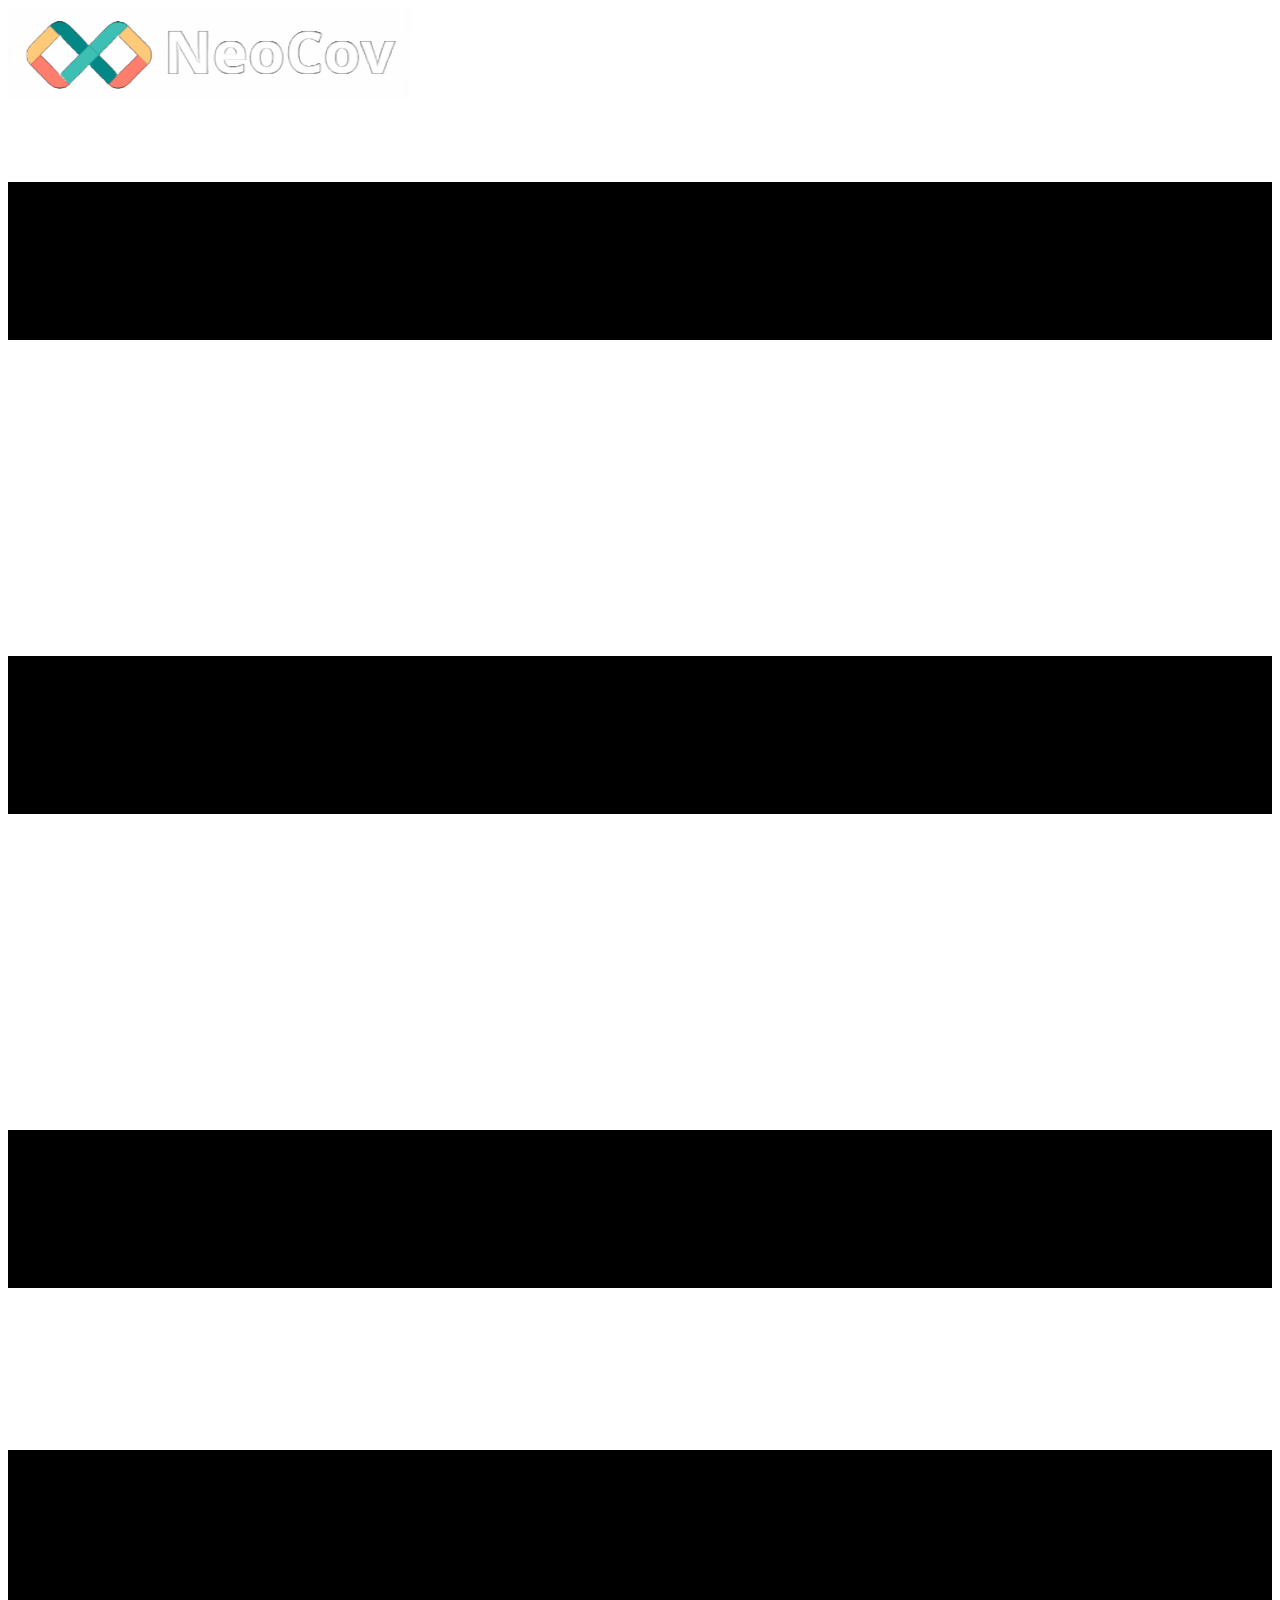
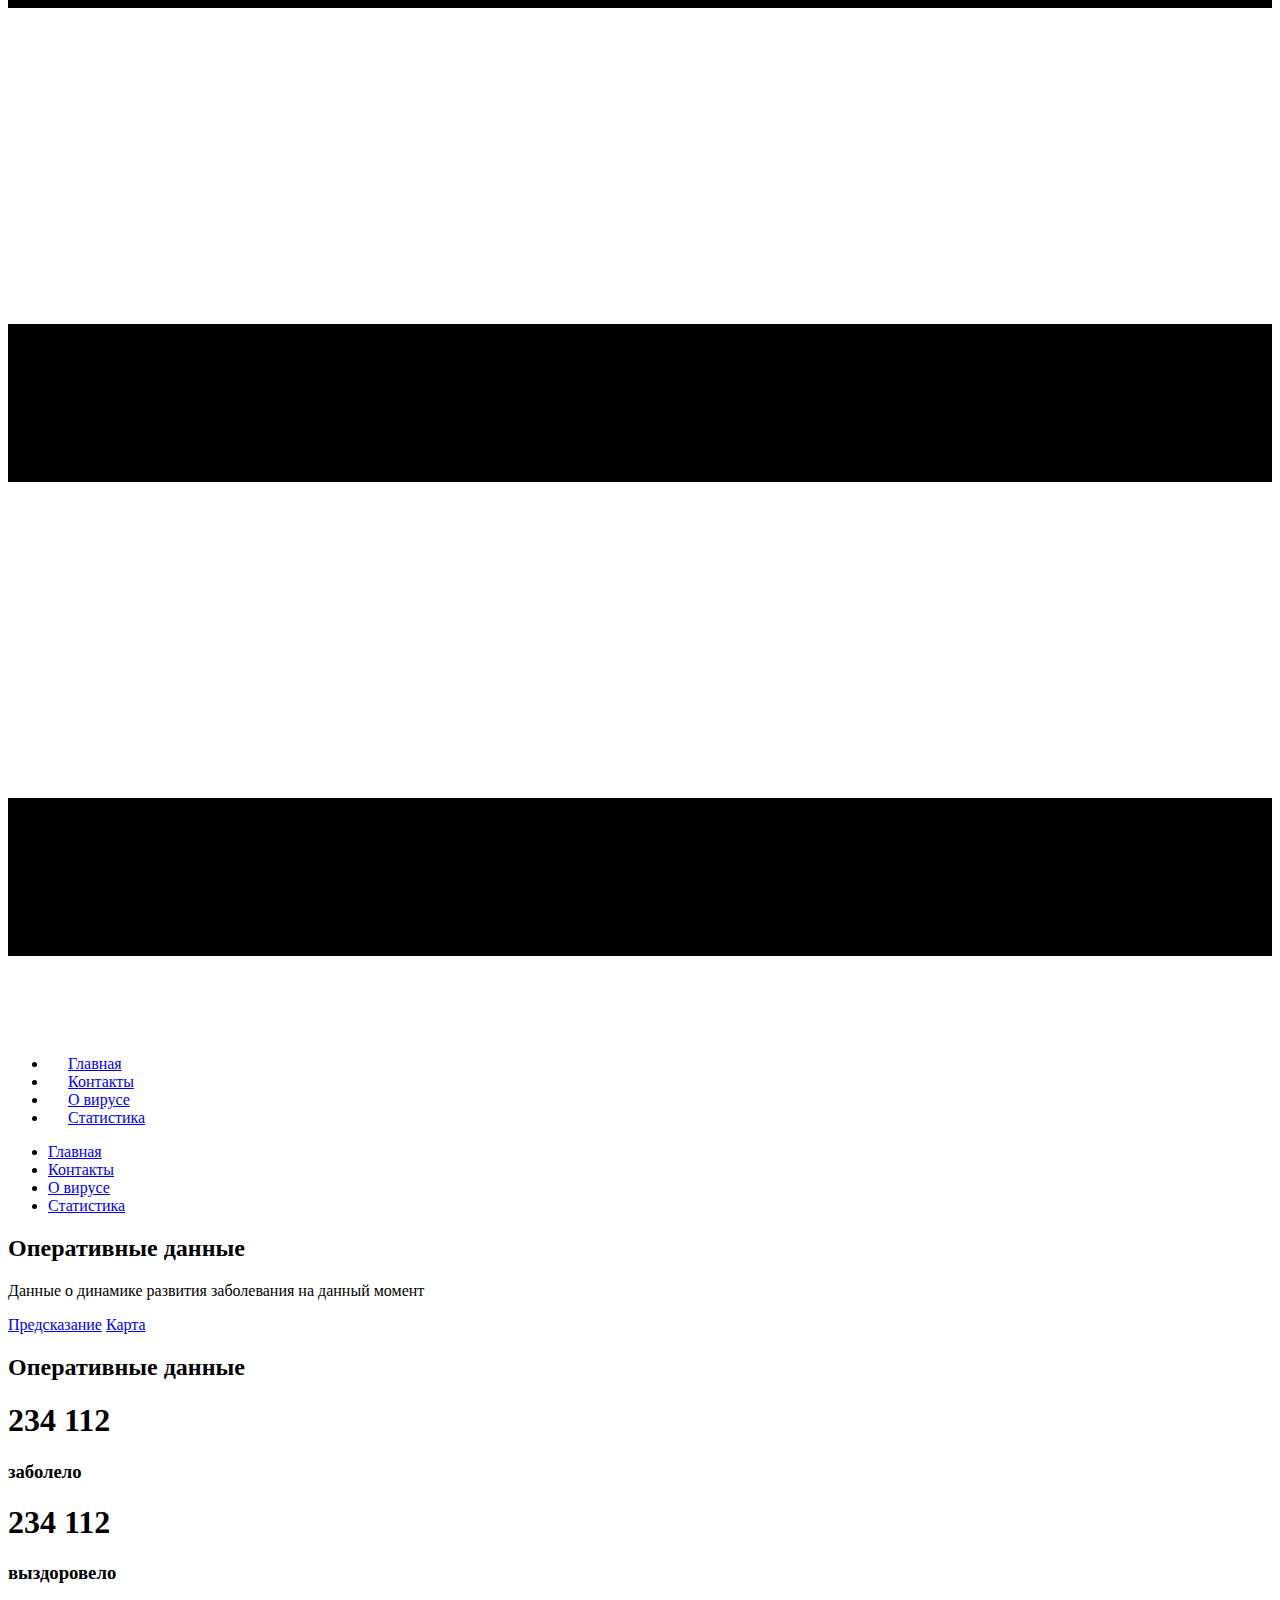
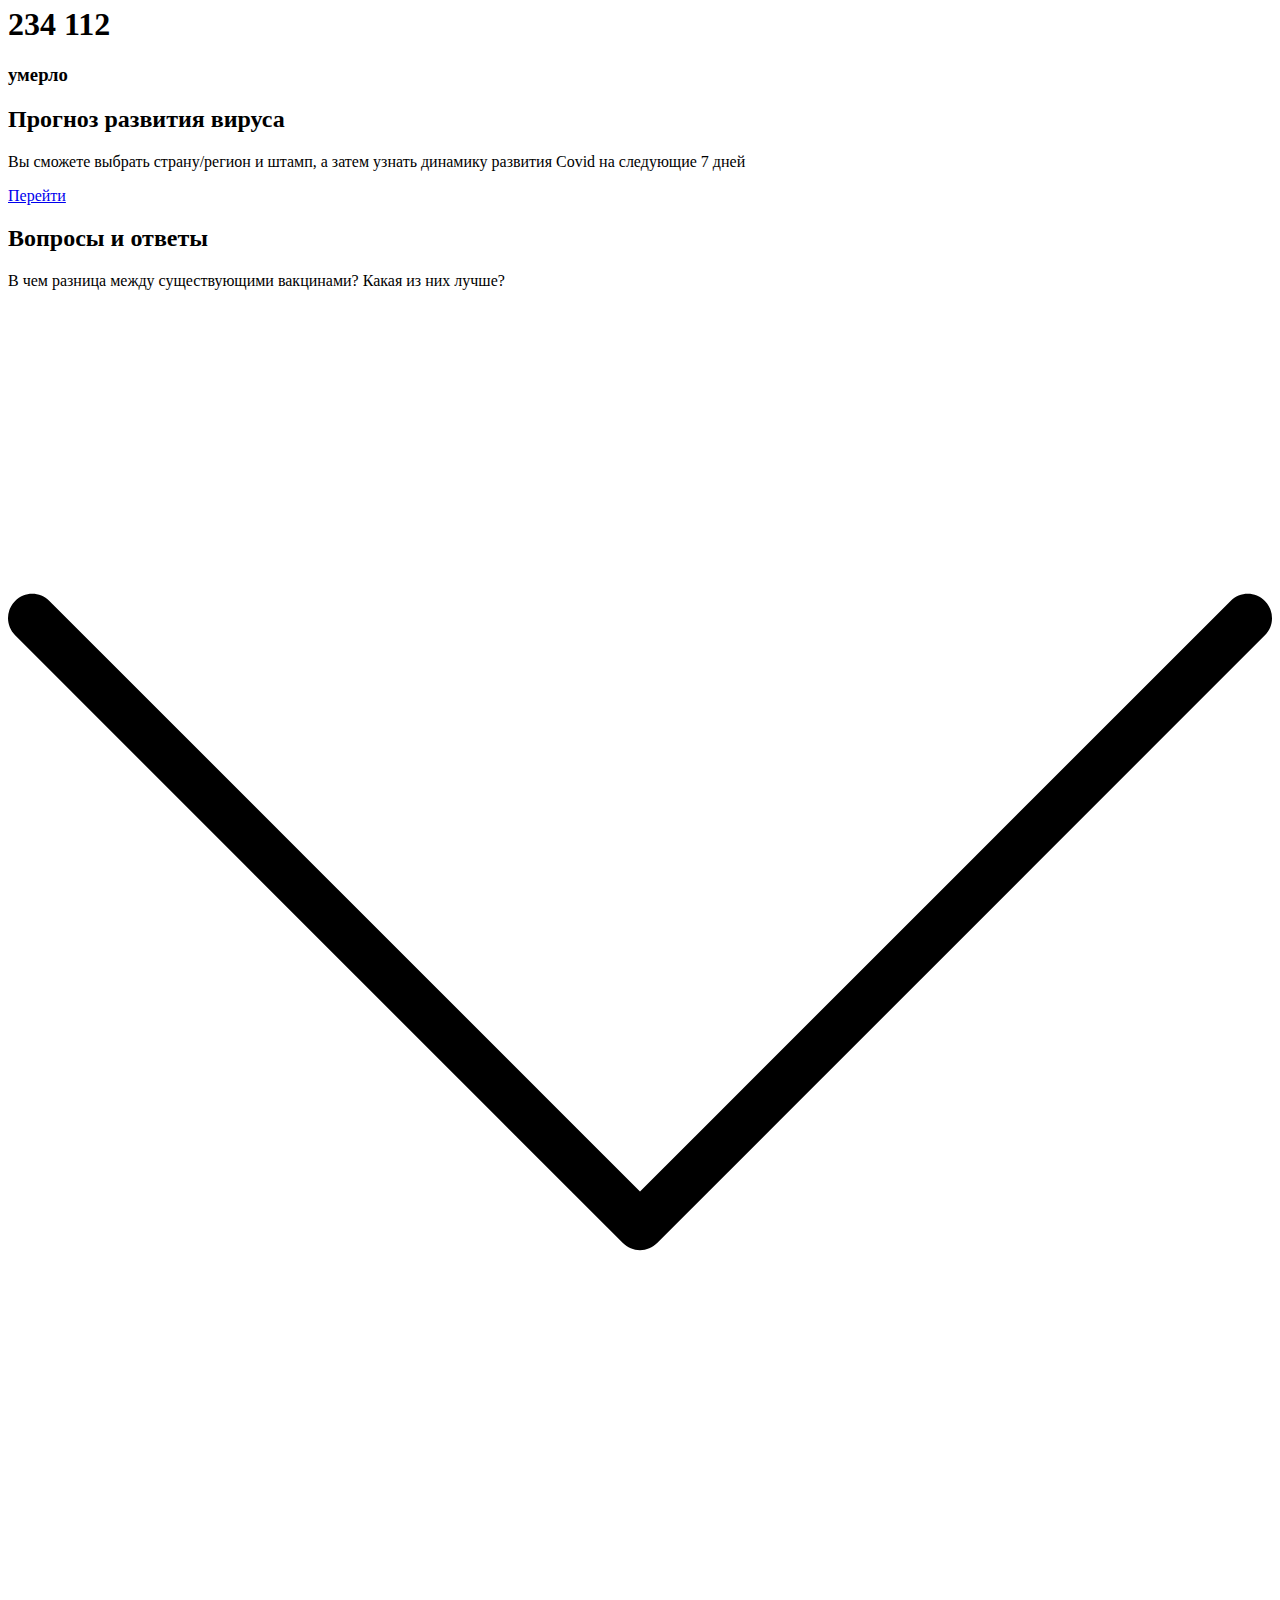
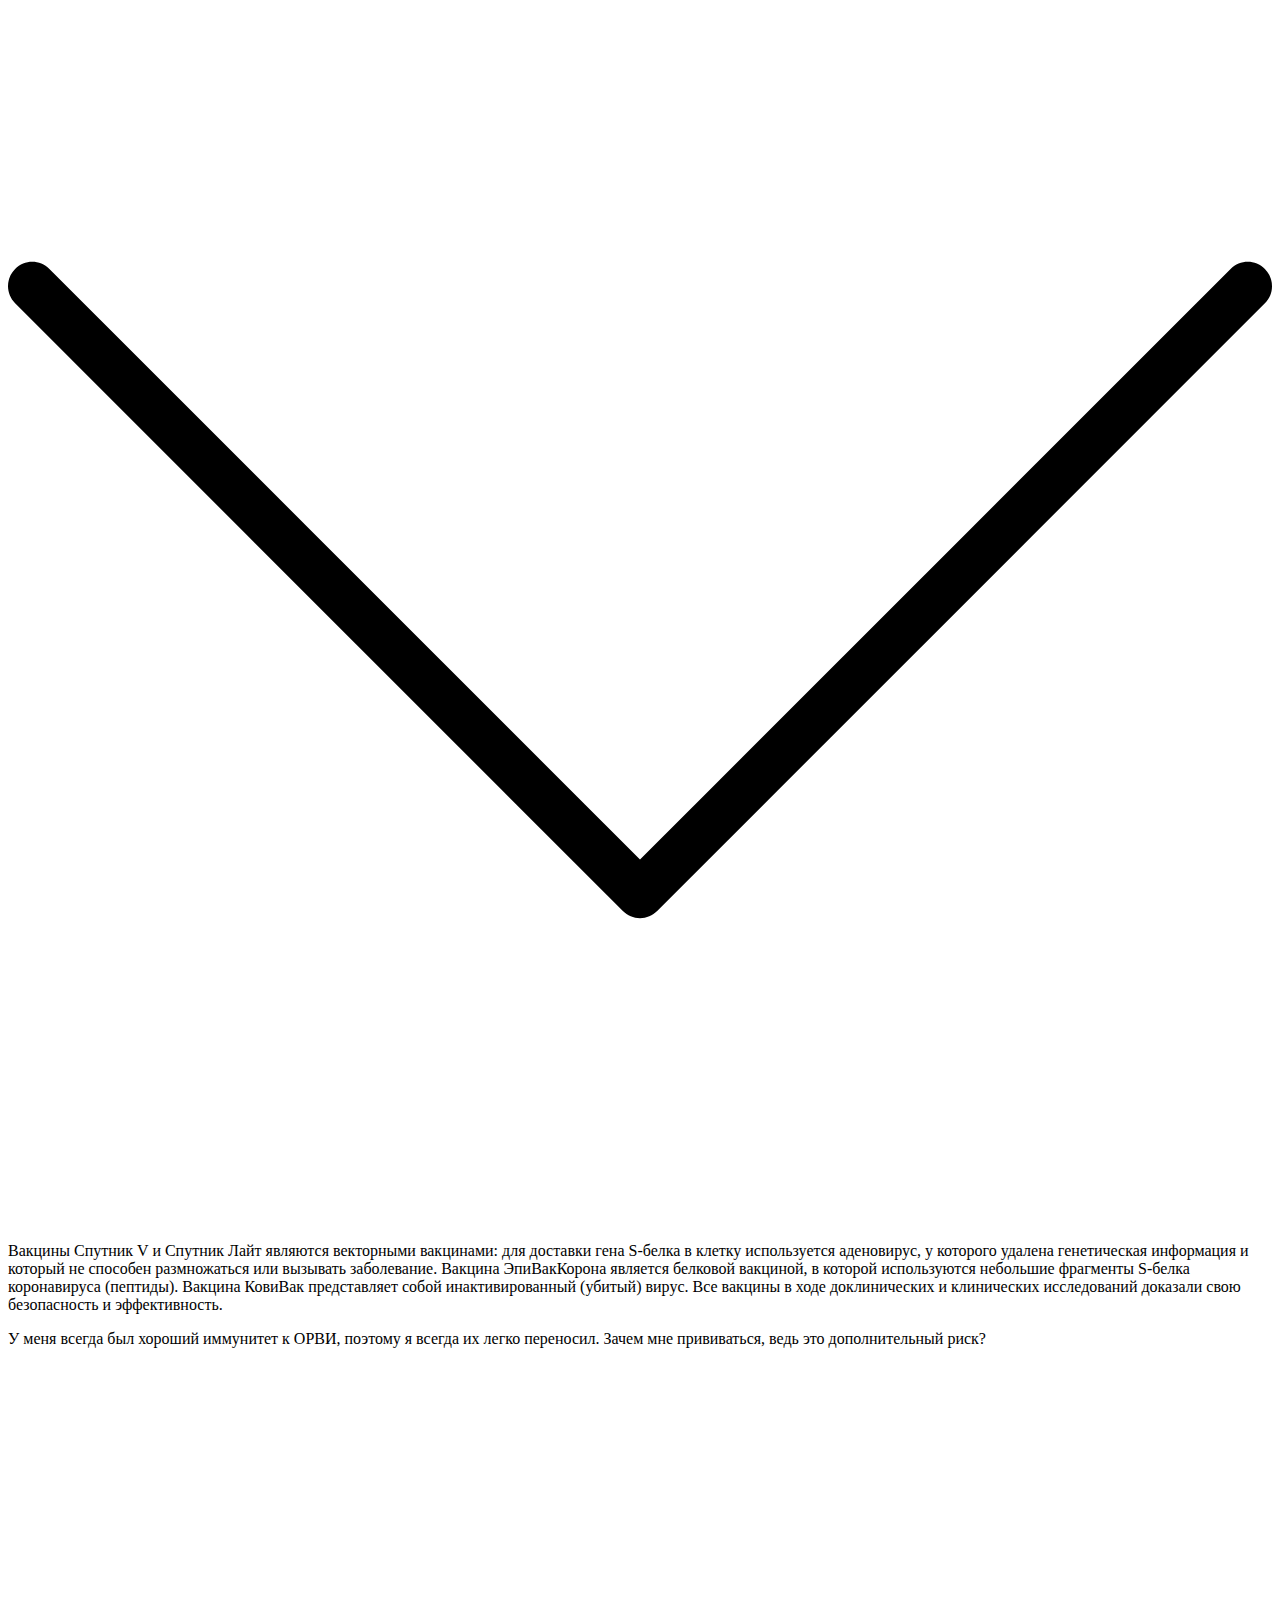
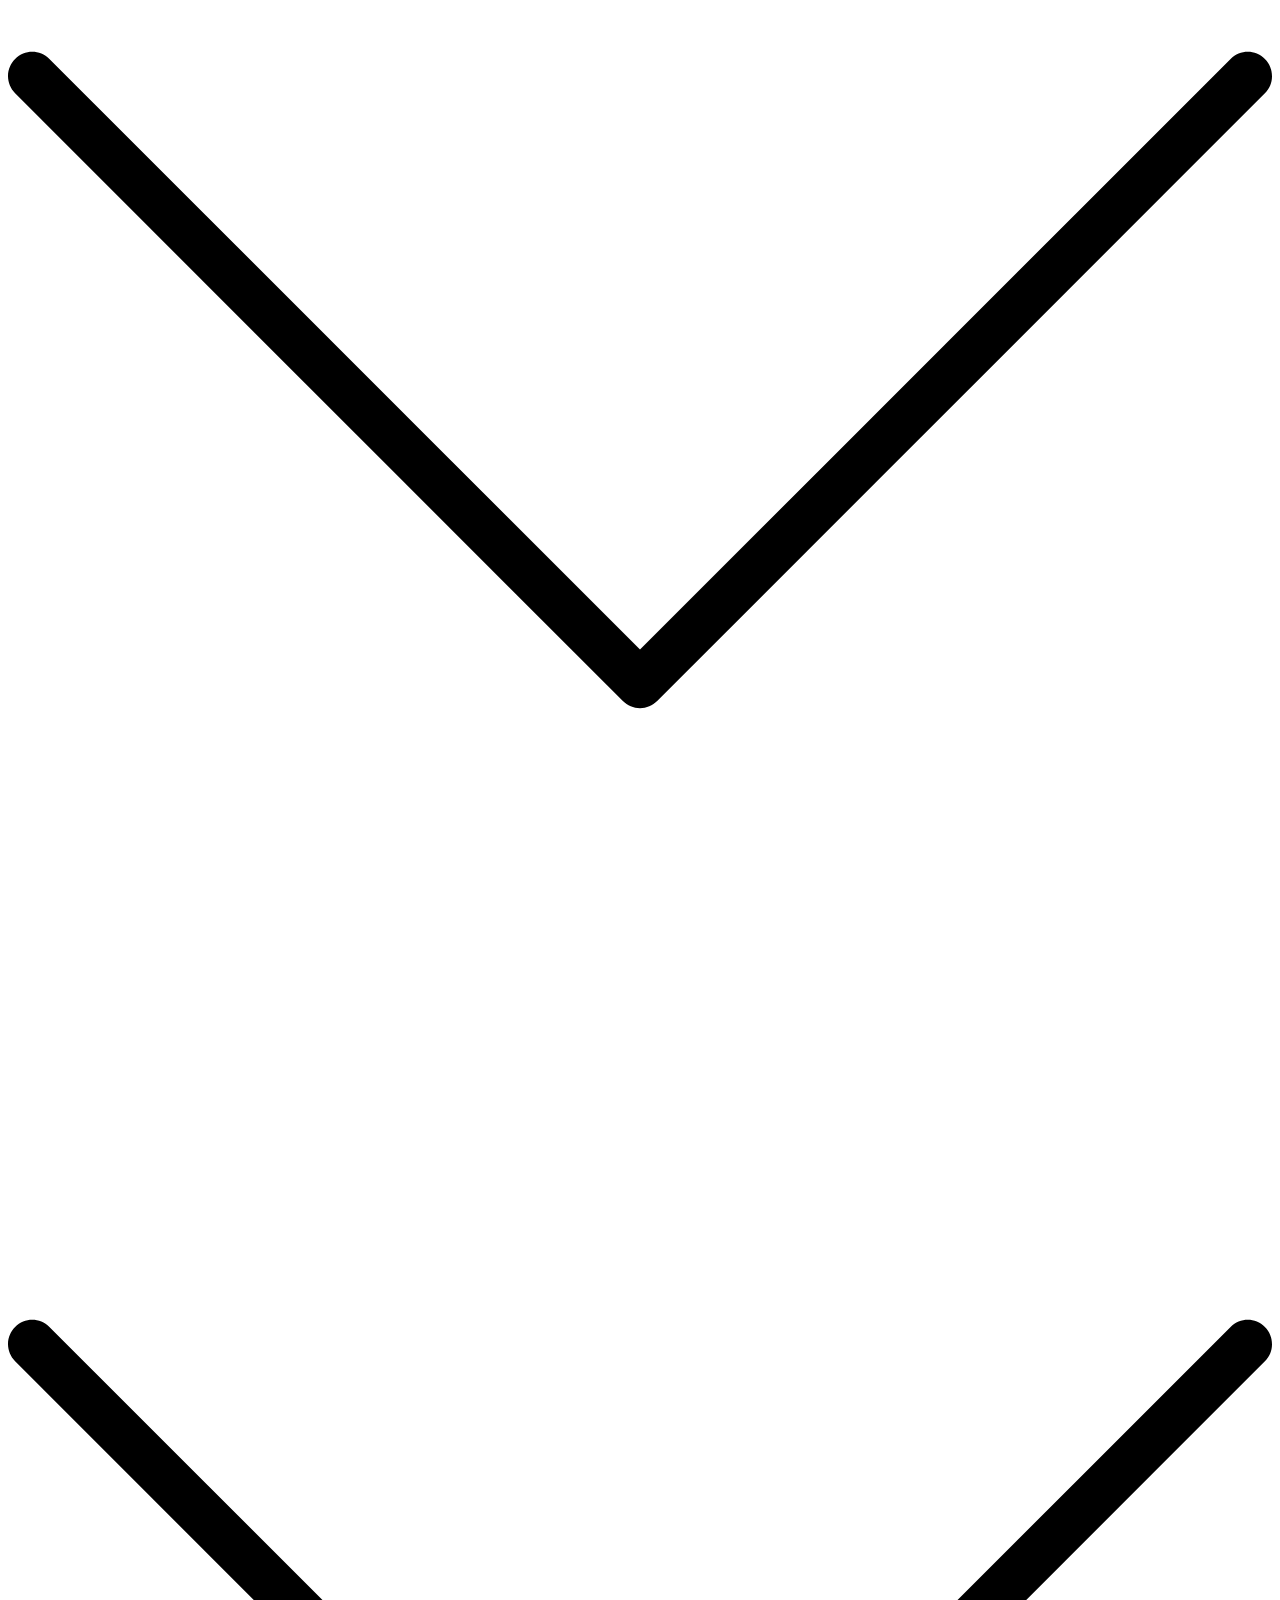
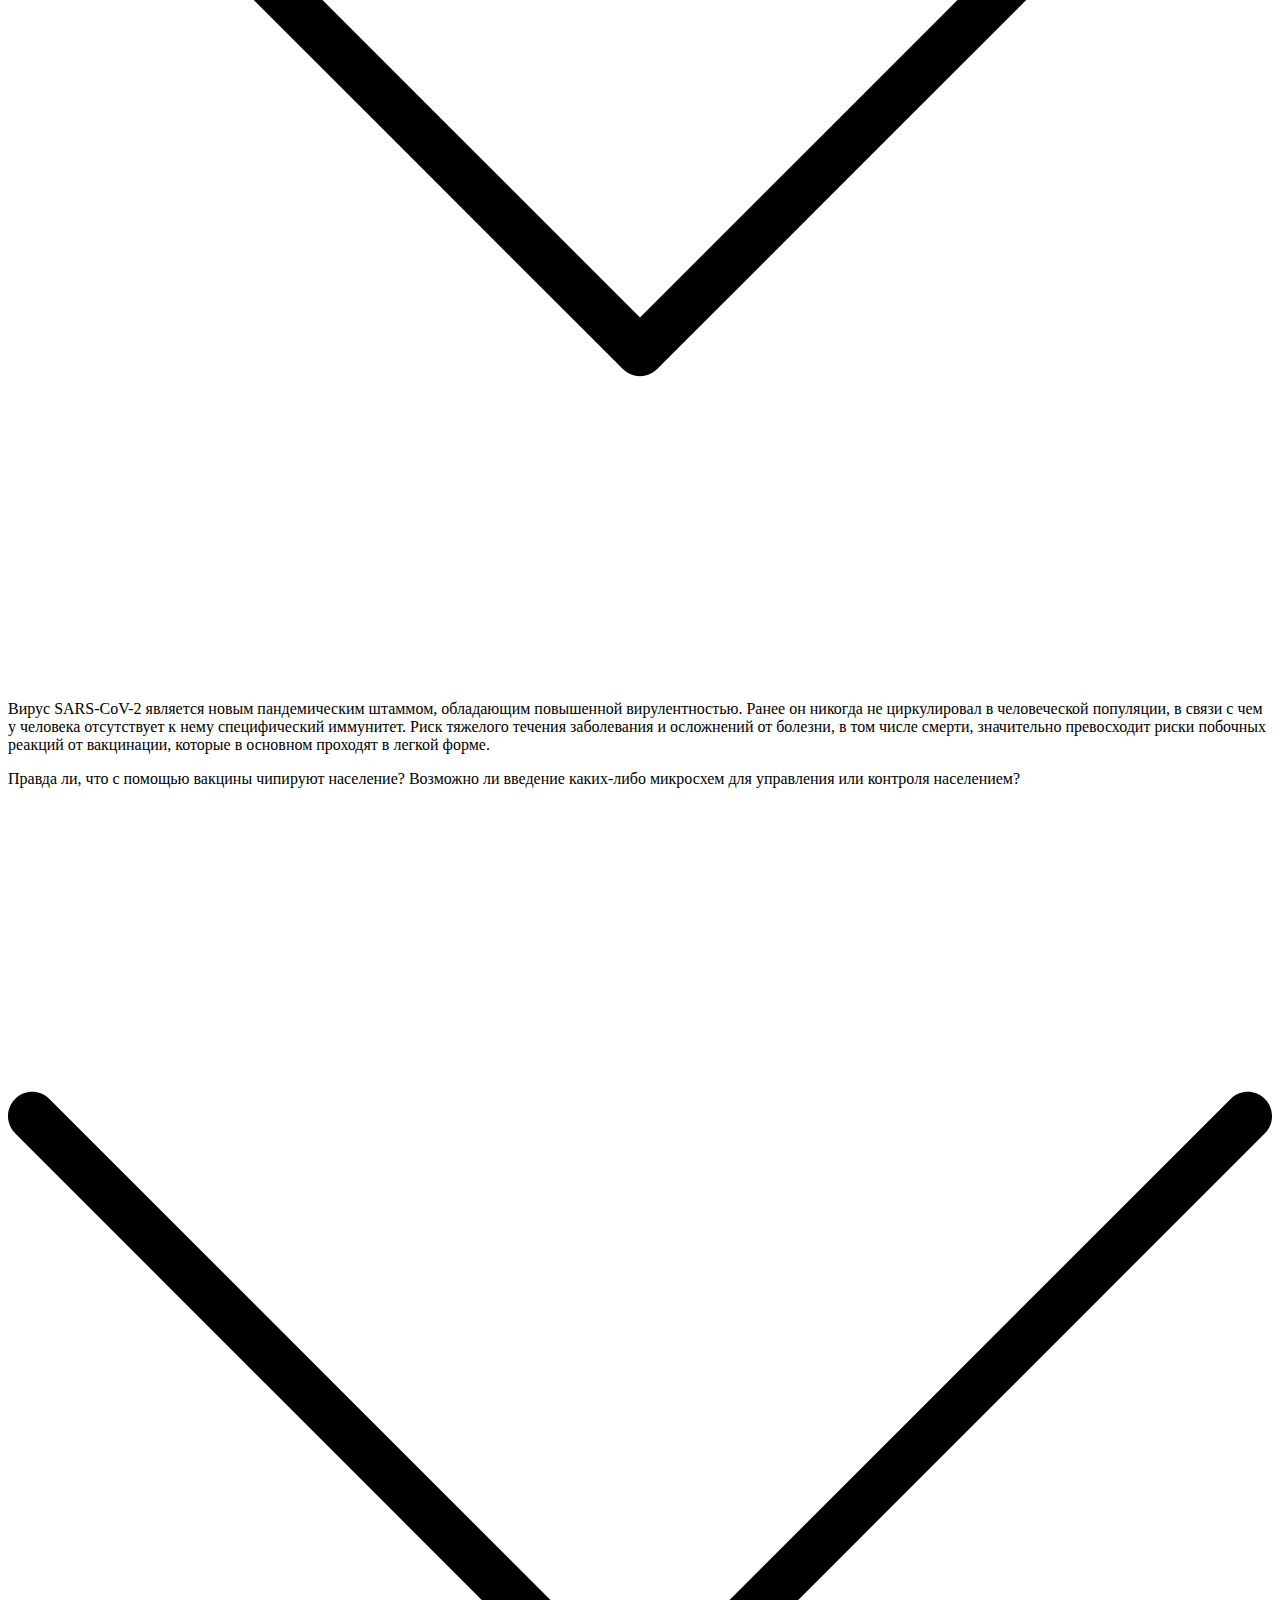
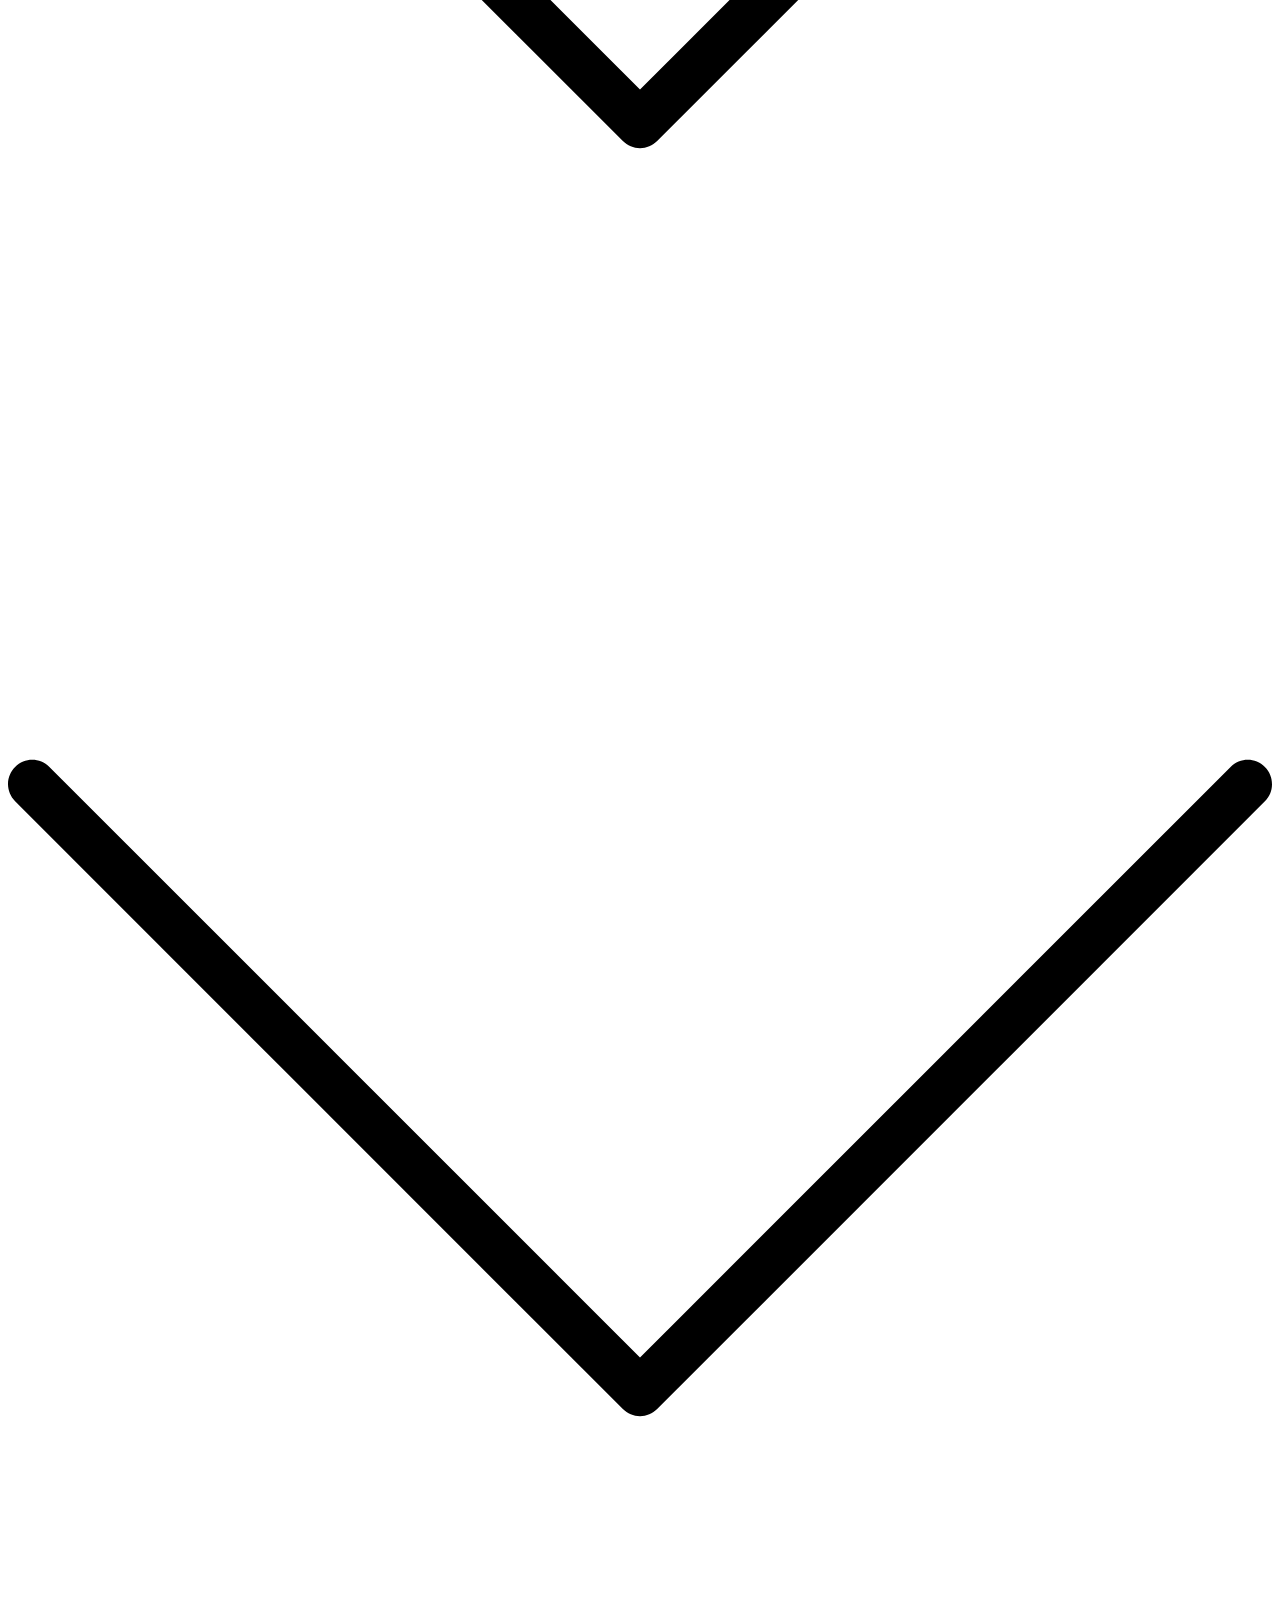
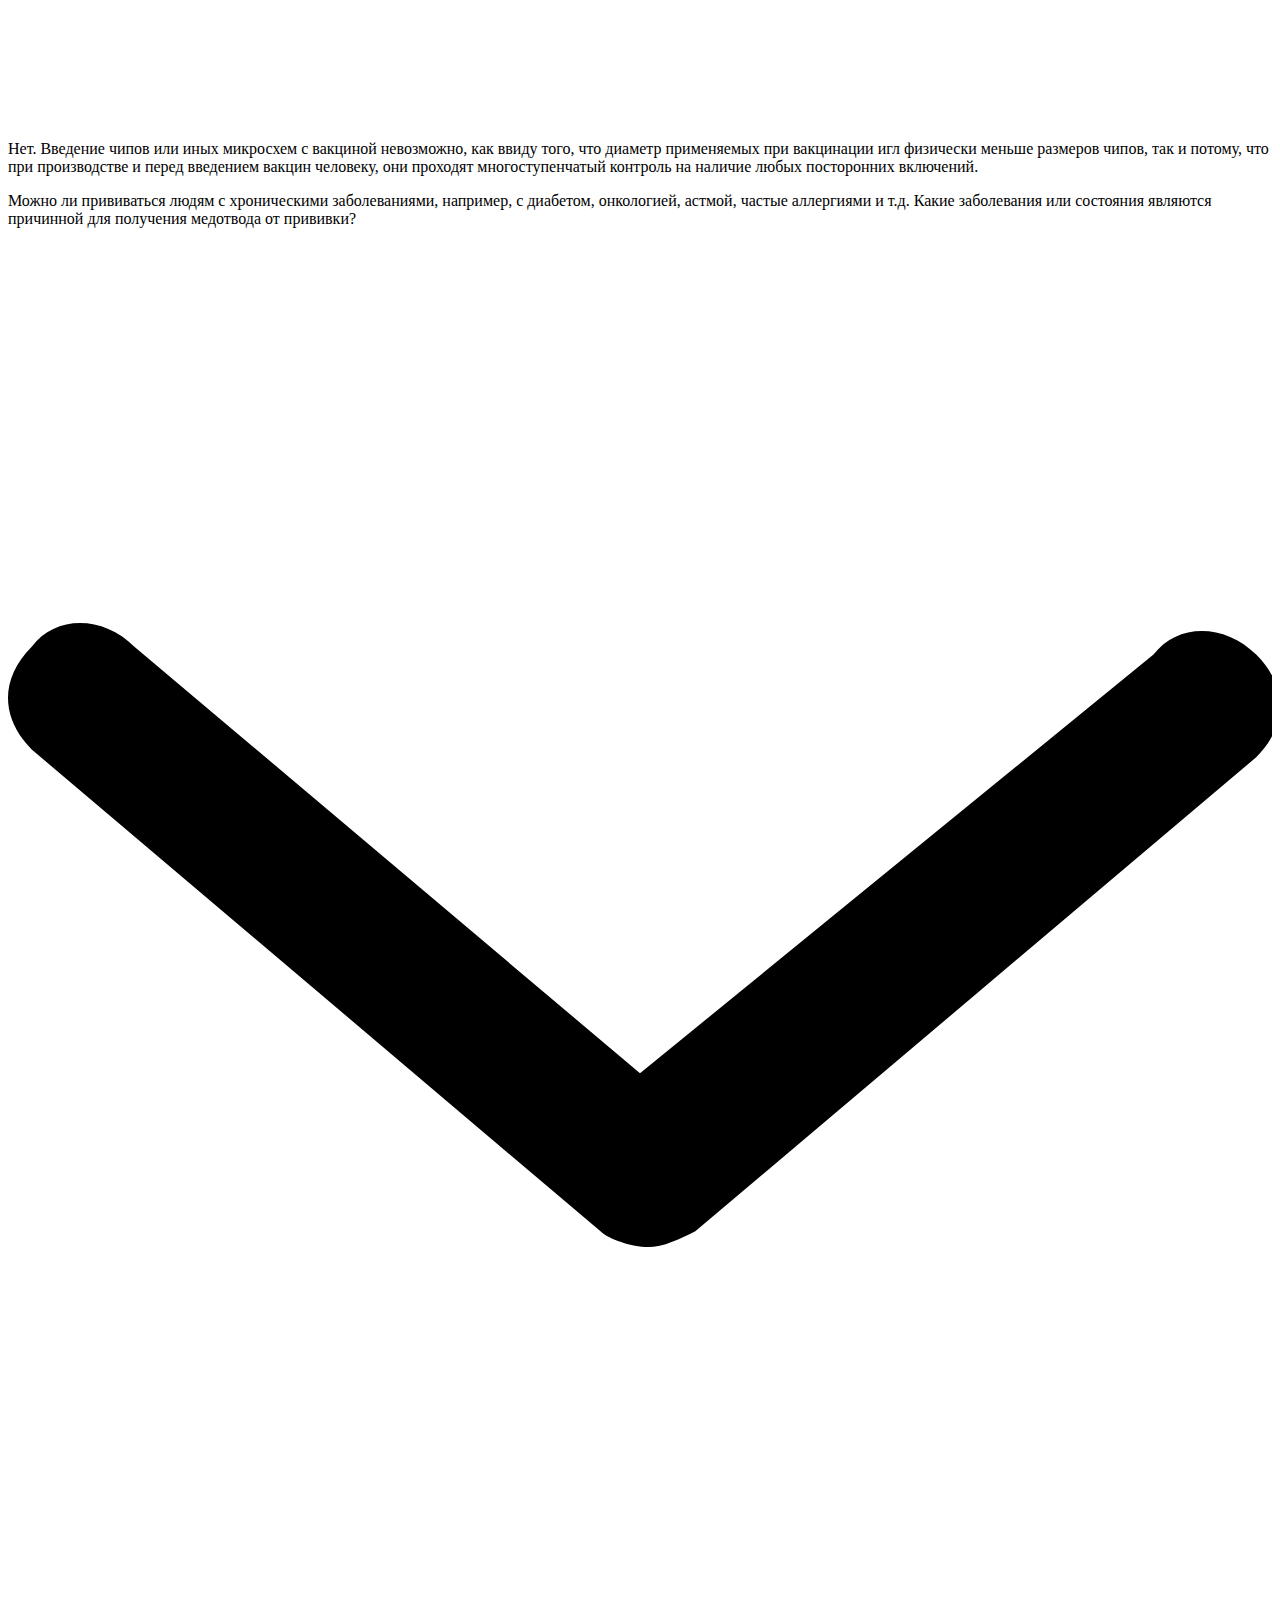
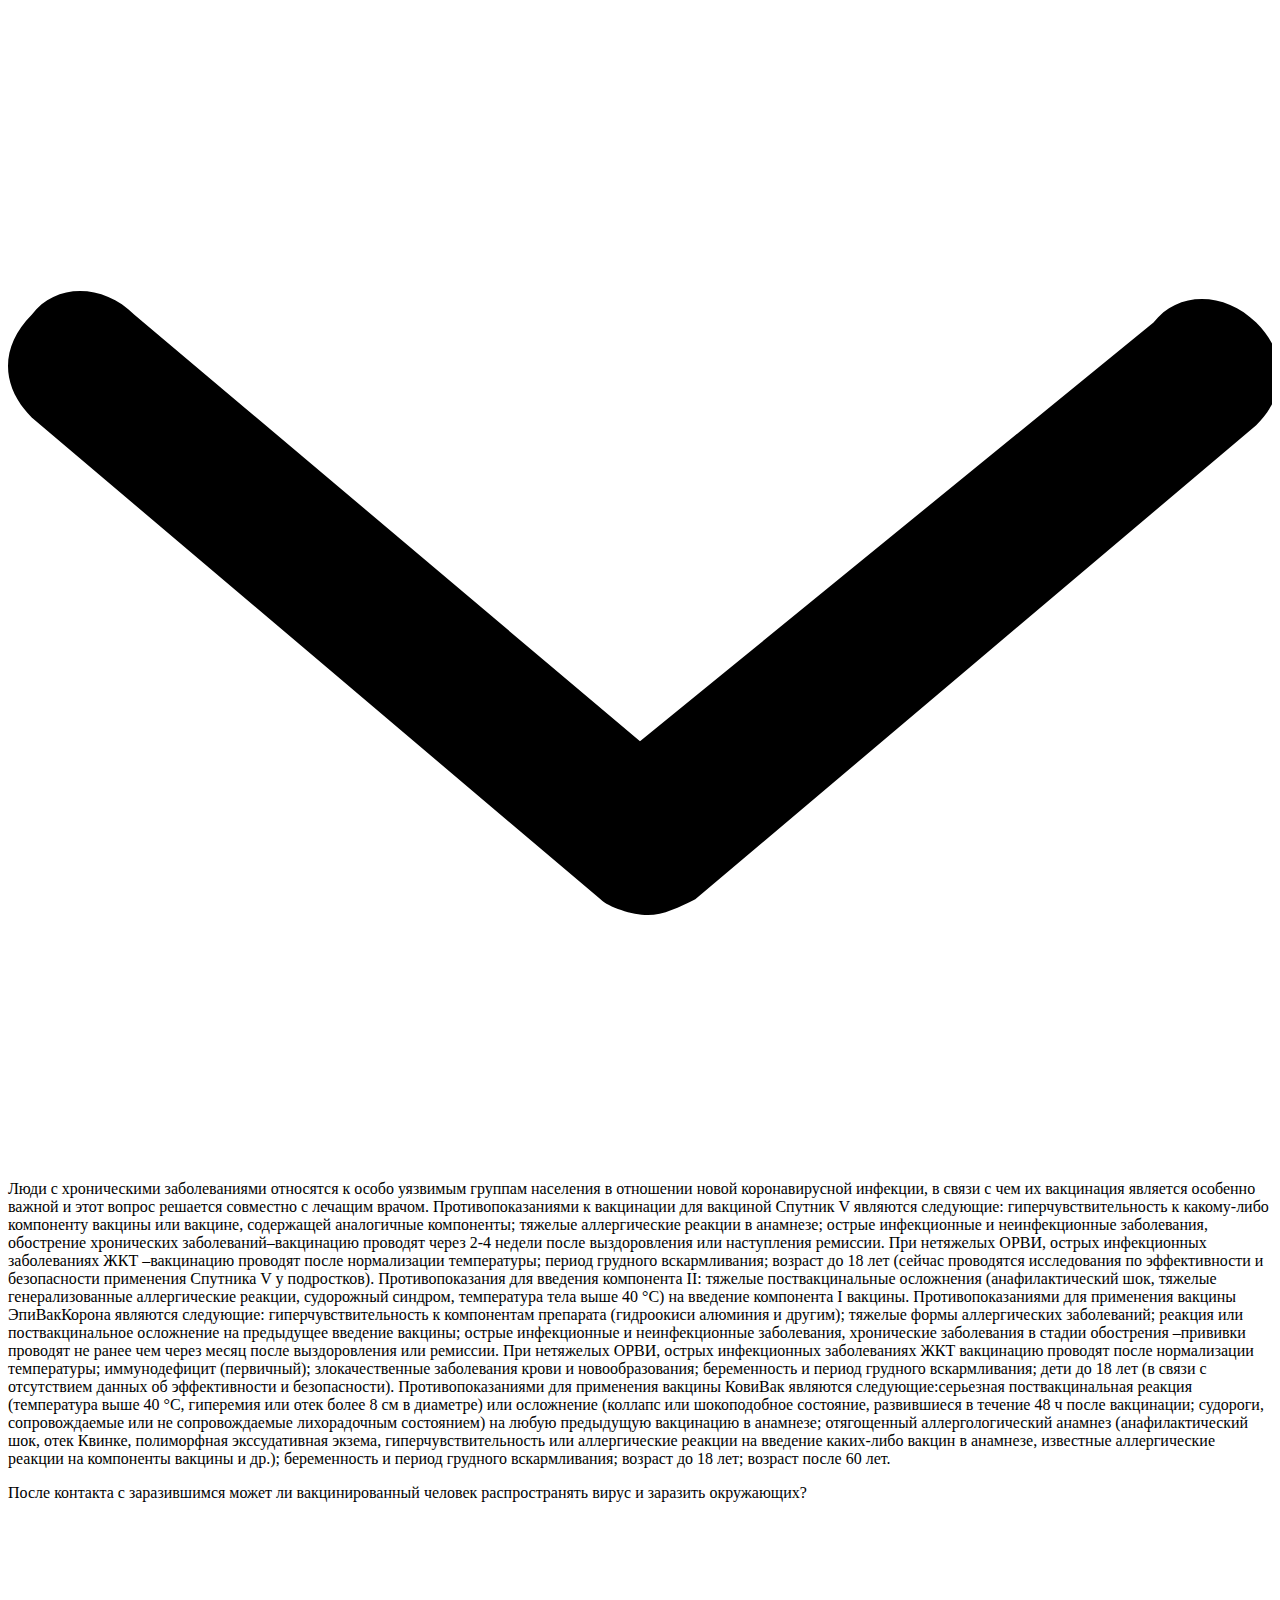
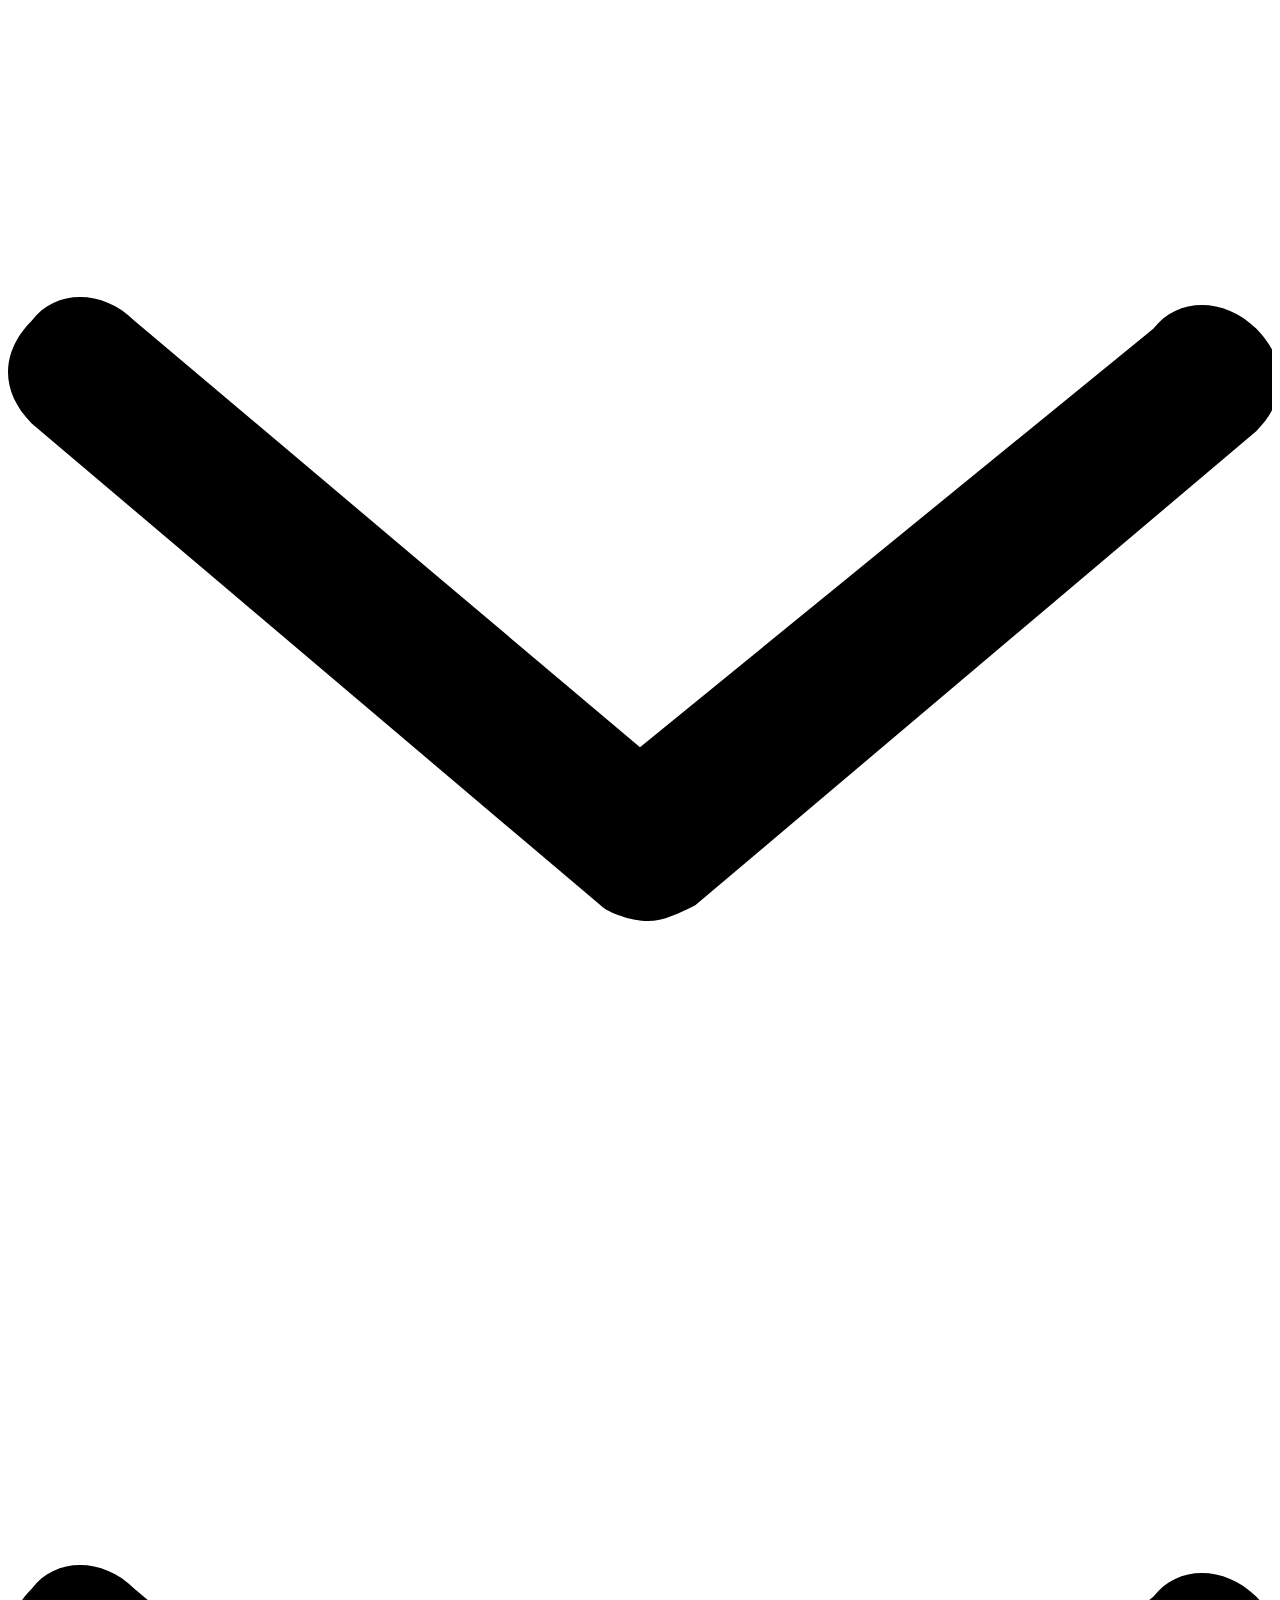
==== index.html @ aec24b3f "fix;" ====
<!DOCTYPE html>
<html style="font-size: 16px;" lang="ru"><head>
    <meta name="viewport" content="width=device-width, initial-scale=1.0">
    <meta charset="utf-8">
    <meta name="keywords" content="Sample Headline, Strategic Planning, We are committed expert partners, Benefits of working with us​, 01, 02, 03, 04, 05, 06, About Us, Simple, Transparent Pricing, It&amp;apos;s Free!">
    <meta name="description" content="">
    <title>Главная</title>
    <link rel="stylesheet" href="nicepage.css" media="screen">
<link rel="stylesheet" href="Главная.css" media="screen">
    <script class="u-script" type="text/javascript" src="jquery.js" defer=""></script>
    <script class="u-script" type="text/javascript" src="nicepage.js" defer=""></script>
    <meta name="generator" content="Nicepage 5.6.9, nicepage.com">
    <link id="u-theme-google-font" rel="stylesheet" href="https://fonts.googleapis.com/css?family=Roboto:100,100i,300,300i,400,400i,500,500i,700,700i,900,900i|Open+Sans:300,300i,400,400i,500,500i,600,600i,700,700i,800,800i">
    
    
    
    
    
    <script type="application/ld+json">{
		"@context": "http://schema.org",
		"@type": "Organization",
		"name": "",
		"logo": "images/image-jkLtF5p0j-transformed.png"
}</script>
    <meta name="theme-color" content="#478ac9">
    <meta property="og:title" content="Главная">
    <meta property="og:type" content="website">
  <meta data-intl-tel-input-cdn-path="intlTelInput/"></head>
  <body data-home-page="Главная.html" data-home-page-title="Главная" class="u-body u-xl-mode" data-lang="ru"><header class="u-clearfix u-gradient u-header u-header" id="sec-73ac"><div class="u-clearfix u-sheet u-sheet-1">
        <a href="https://nicepage.com" class="u-image u-logo u-image-1" data-image-width="404" data-image-height="91">
          <img src="images/image-jkLtF5p0j-transformed.png" class="u-logo-image u-logo-image-1">
        </a>
        <nav class="u-menu u-menu-dropdown u-offcanvas u-menu-1">
          <div class="menu-collapse" style="font-size: 1rem; letter-spacing: 0px; font-weight: 700; text-transform: uppercase;">
            <a class="u-button-style u-custom-active-border-color u-custom-border u-custom-border-color u-custom-borders u-custom-hover-border-color u-custom-left-right-menu-spacing u-custom-padding-bottom u-custom-text-active-color u-custom-text-color u-custom-text-hover-color u-custom-top-bottom-menu-spacing u-nav-link u-text-active-palette-1-base u-text-hover-palette-2-base" href="#">
              <svg class="u-svg-link" viewBox="0 0 24 24"><use xmlns:xlink="http://www.w3.org/1999/xlink" xlink:href="#menu-hamburger"></use></svg>
              <svg class="u-svg-content" version="1.1" id="menu-hamburger" viewBox="0 0 16 16" x="0px" y="0px" xmlns:xlink="http://www.w3.org/1999/xlink" xmlns="http://www.w3.org/2000/svg"><g><rect y="1" width="16" height="2"></rect><rect y="7" width="16" height="2"></rect><rect y="13" width="16" height="2"></rect>
</g></svg>
            </a>
          </div>
          <div class="u-nav-container">
            <ul class="u-nav u-spacing-2 u-unstyled u-nav-1"><li class="u-nav-item"><a class="u-border-2 u-border-active-white u-border-hover-white u-button-style u-nav-link u-text-active-white u-text-hover-white u-text-white" href="Главная.html" style="padding: 10px 20px;">Главная</a>
</li><li class="u-nav-item"><a class="u-border-2 u-border-active-white u-border-hover-white u-button-style u-nav-link u-text-active-white u-text-hover-white u-text-white" href="Контакты.html" style="padding: 10px 20px;">Контакты</a>
</li><li class="u-nav-item"><a class="u-border-2 u-border-active-white u-border-hover-white u-button-style u-nav-link u-text-active-white u-text-hover-white u-text-white" href="О-вирусе.html" style="padding: 10px 20px;">О вирусе</a>
</li><li class="u-nav-item"><a class="u-border-2 u-border-active-white u-border-hover-white u-button-style u-nav-link u-text-active-white u-text-hover-white u-text-white" href="Статистика.html" style="padding: 10px 20px;">Статистика</a>
</li></ul>
          </div>
          <div class="u-nav-container-collapse">
            <div class="u-black u-container-style u-inner-container-layout u-opacity u-opacity-95 u-sidenav">
              <div class="u-inner-container-layout u-sidenav-overflow">
                <div class="u-menu-close"></div>
                <ul class="u-align-center u-nav u-popupmenu-items u-unstyled u-nav-2"><li class="u-nav-item"><a class="u-button-style u-nav-link" href="Главная.html">Главная</a>
</li><li class="u-nav-item"><a class="u-button-style u-nav-link" href="Контакты.html">Контакты</a>
</li><li class="u-nav-item"><a class="u-button-style u-nav-link" href="О-вирусе.html">О вирусе</a>
</li><li class="u-nav-item"><a class="u-button-style u-nav-link" href="Статистика.html">Статистика</a>
</li></ul>
              </div>
            </div>
            <div class="u-black u-menu-overlay u-opacity u-opacity-70"></div>
          </div>
        </nav>
      </div></header>
    <section class="u-clearfix u-gradient u-section-1" id="sec-3dca">
      <div class="u-clearfix u-sheet u-sheet-1">
        <div class="u-clearfix u-expanded-width u-gutter-10 u-layout-wrap u-layout-wrap-1">
          <div class="u-layout" style="">
            <div class="u-layout-row" style="">
              <div class="u-container-style u-layout-cell u-left-cell u-size-30 u-size-xs-60 u-layout-cell-1" src="">
                <div class="u-container-layout u-container-layout-1">
                  <h2 class="u-align-center u-text u-text-default u-text-white u-text-1">Оперативные данные </h2>
                  <p class="u-align-center u-text u-text-white u-text-2"> Данные о динамике развития заболевания  на данный момент</p>
                  <a href="Статистика.html" class="u-btn u-btn-round u-button-style u-radius-50 u-btn-1">Предсказание</a>
                  <a href="https://who.maps.arcgis.com/apps/dashboards/index.html#/a19d5d1f86ee4d99b013eed5f637232d" class="u-border-none u-btn u-btn-round u-button-style u-radius-50 u-btn-2" target="_blank">Карта</a>
                </div>
              </div>
              <div class="u-align-center u-container-style u-image u-image-contain u-layout-cell u-right-cell u-size-30 u-size-xs-60 u-image-1" src="" data-image-width="494" data-image-height="423">
                <div class="u-container-layout u-valign-middle u-container-layout-2" src=""></div>
              </div>
            </div>
          </div>
        </div>
      </div>
    </section>
    <section class="u-clearfix u-section-2" id="sec-c20f">
      <div class="u-clearfix u-sheet u-sheet-1">
        <h2 class="u-align-center u-text u-text-default u-text-1">Оперативные данные</h2>
        <div class="u-clearfix u-expanded-width u-layout-wrap u-layout-wrap-1">
          <div class="u-layout">
            <div class="u-layout-row">
              <div class="u-container-style u-layout-cell u-size-20 u-layout-cell-1">
                <div class="u-container-layout u-container-layout-1">
                  <h1 class="u-align-center u-text u-text-default u-text-palette-1-dark-1 u-text-2">234 112</h1>
                  <h3 class="u-align-center u-text u-text-default u-text-palette-1-dark-1 u-text-3">заболело</h3>
                </div>
              </div>
              <div class="u-container-style u-layout-cell u-size-20 u-layout-cell-2">
                <div class="u-container-layout u-container-layout-2">
                  <h1 class="u-align-center u-text u-text-default u-text-palette-2-dark-1 u-text-4">234 112</h1>
                  <h3 class="u-align-center u-text u-text-default u-text-palette-2-dark-1 u-text-5">выздоровело</h3>
                </div>
              </div>
              <div class="u-container-style u-layout-cell u-size-20 u-layout-cell-3">
                <div class="u-container-layout u-container-layout-3">
                  <h1 class="u-align-center u-text u-text-default u-text-palette-4-dark-1 u-text-6">234 112</h1>
                  <h3 class="u-align-center u-text u-text-default u-text-palette-4-dark-1 u-text-7">умерло</h3>
                </div>
              </div>
            </div>
          </div>
        </div>
      </div>
    </section>
    <section class="u-clearfix u-section-3" id="sec-b86b">
      <div class="u-clearfix u-sheet u-sheet-1">
        <div class="u-clearfix u-expanded-width u-gutter-10 u-layout-wrap u-layout-wrap-1">
          <div class="u-layout" style="">
            <div class="u-layout-row" style="">
              <div class="u-container-style u-layout-cell u-left-cell u-size-30 u-size-xs-60 u-layout-cell-1" src="">
                <div class="u-container-layout u-valign-middle u-container-layout-1">
                  <h2 class="u-align-center u-text u-text-default u-text-1"> Прогноз развития вируса</h2>
                  <p class="u-align-center u-text u-text-2"> Вы сможете выбрать страну/регион и штамп, а затем узнать динамику развития Covid на следующие 7 дней</p>
                  <a href="Статистика.html" class="u-btn u-btn-round u-button-style u-radius-50 u-btn-1">Перейти</a>
                </div>
              </div>
              <div class="u-align-center u-container-style u-image u-layout-cell u-right-cell u-size-30 u-size-xs-60 u-image-1" src="" data-image-width="504" data-image-height="350">
                <div class="u-container-layout u-valign-middle u-container-layout-2" src=""></div>
              </div>
            </div>
          </div>
        </div>
      </div>
    </section>
    <section class="u-align-center u-clearfix u-white u-section-4" id="sec-1f3a">
      <div class="u-clearfix u-sheet u-sheet-1">
        <h2 class="u-text u-text-default u-text-1">Вопросы и ответы</h2>
        <div class="u-accordion u-expanded-width u-spacing-2 u-accordion-1">
          <div class="u-accordion-item">
            <a class="active u-accordion-link u-border-1 u-border-active-grey-25 u-border-grey-30 u-border-hover-grey-30 u-border-no-left u-border-no-right u-border-no-top u-button-style u-text-active-black u-text-grey-50 u-text-hover-black u-accordion-link-1" id="link-accordion-7c0e" aria-controls="accordion-7c0e" aria-selected="true">
              <span class="u-accordion-link-text"> В чем разница между существующими вакцинами? Какая из них лучше?</span><span class="u-accordion-link-icon u-icon u-text-grey-40 u-icon-1"><svg class="u-svg-link" preserveAspectRatio="xMidYMin slice" viewBox="0 0 512 512" style=""><use xmlns:xlink="http://www.w3.org/1999/xlink" xlink:href="#svg-efea"></use></svg><svg xmlns="http://www.w3.org/2000/svg" xmlns:xlink="http://www.w3.org/1999/xlink" version="1.1" xml:space="preserve" class="u-svg-content" viewBox="0 0 512 512" x="0px" y="0px" id="svg-efea" style="enable-background:new 0 0 512 512;"><g><g><path d="M509.121,125.966c-3.838-3.838-10.055-3.838-13.893,0L256.005,365.194L16.771,125.966c-3.838-3.838-10.055-3.838-13.893,0    c-3.838,3.838-3.838,10.055,0,13.893l246.18,246.175c1.842,1.842,4.337,2.878,6.947,2.878c2.61,0,5.104-1.036,6.946-2.878    l246.17-246.175C512.959,136.021,512.959,129.804,509.121,125.966z"></path>
</g>
</g></svg></span>
            </a>
            <div class="u-accordion-active u-accordion-pane u-align-justify u-container-style u-accordion-pane-1" id="accordion-7c0e" aria-labelledby="link-accordion-7c0e">
              <div class="u-container-layout u-valign-top u-container-layout-1">
                <p class="u-text u-text-2"> Вакцины Спутник V и Спутник Лайт являются векторными вакцинами: для доставки гена S-белка в клетку используется аденовирус, у которого удалена генетическая информация и который не способен размножаться или вызывать заболевание. Вакцина ЭпиВакКорона является белковой вакциной, в которой используются небольшие фрагменты S-белка коронавируса (пептиды). Вакцина КовиВак представляет собой инактивированный (убитый) вирус. Все вакцины в ходе доклинических и клинических исследований доказали свою безопасность и эффективность.</p>
              </div>
            </div>
          </div>
          <div class="u-accordion-item">
            <a class="u-accordion-link u-border-1 u-border-active-grey-25 u-border-grey-30 u-border-hover-grey-30 u-border-no-left u-border-no-right u-border-no-top u-button-style u-text-active-black u-text-grey-50 u-text-hover-black u-accordion-link-2" id="link-accordion-05cb" aria-controls="accordion-05cb" aria-selected="false">
              <span class="u-accordion-link-text"> У меня всегда был хороший иммунитет к ОРВИ, поэтому я всегда их легко переносил. Зачем мне прививаться, ведь это дополнительный риск?<br>
              </span><span class="u-accordion-link-icon u-icon u-text-grey-40 u-icon-2"><svg class="u-svg-link" preserveAspectRatio="xMidYMin slice" viewBox="0 0 512 512" style=""><use xmlns:xlink="http://www.w3.org/1999/xlink" xlink:href="#svg-6ce4"></use></svg><svg xmlns="http://www.w3.org/2000/svg" xmlns:xlink="http://www.w3.org/1999/xlink" version="1.1" xml:space="preserve" class="u-svg-content" viewBox="0 0 512 512" x="0px" y="0px" id="svg-6ce4" style="enable-background:new 0 0 512 512;"><g><g><path d="M509.121,125.966c-3.838-3.838-10.055-3.838-13.893,0L256.005,365.194L16.771,125.966c-3.838-3.838-10.055-3.838-13.893,0    c-3.838,3.838-3.838,10.055,0,13.893l246.18,246.175c1.842,1.842,4.337,2.878,6.947,2.878c2.61,0,5.104-1.036,6.946-2.878    l246.17-246.175C512.959,136.021,512.959,129.804,509.121,125.966z"></path>
</g>
</g></svg></span>
            </a>
            <div class="u-accordion-pane u-align-justify u-container-style u-accordion-pane-2" id="accordion-05cb" aria-labelledby="link-accordion-05cb">
              <div class="u-container-layout u-container-layout-2">
                <p class="u-text u-text-3"> Вирус SARS-CoV-2 является новым пандемическим штаммом, обладающим повышенной вирулентностью. Ранее он никогда не циркулировал в человеческой популяции, в связи с чем у человека отсутствует к нему специфический иммунитет. Риск тяжелого течения заболевания и осложнений от болезни, в том числе смерти, значительно превосходит риски побочных реакций от вакцинации, которые в основном проходят в легкой форме.</p>
              </div>
            </div>
          </div>
          <div class="u-accordion-item">
            <a class="u-accordion-link u-border-1 u-border-active-grey-25 u-border-grey-30 u-border-hover-grey-30 u-border-no-left u-border-no-right u-border-no-top u-button-style u-text-active-black u-text-grey-50 u-text-hover-black u-accordion-link-3" id="link-accordion-a6bb" aria-controls="accordion-a6bb" aria-selected="false">
              <span class="u-accordion-link-text"> Правда ли, что с помощью вакцины чипируют население? Возможно ли введение каких-либо микросхем для управления или контроля населением?</span><span class="u-accordion-link-icon u-icon u-text-grey-40 u-icon-3"><svg class="u-svg-link" preserveAspectRatio="xMidYMin slice" viewBox="0 0 512 512" style=""><use xmlns:xlink="http://www.w3.org/1999/xlink" xlink:href="#svg-4429"></use></svg><svg xmlns="http://www.w3.org/2000/svg" xmlns:xlink="http://www.w3.org/1999/xlink" version="1.1" xml:space="preserve" class="u-svg-content" viewBox="0 0 512 512" x="0px" y="0px" id="svg-4429" style="enable-background:new 0 0 512 512;"><g><g><path d="M509.121,125.966c-3.838-3.838-10.055-3.838-13.893,0L256.005,365.194L16.771,125.966c-3.838-3.838-10.055-3.838-13.893,0    c-3.838,3.838-3.838,10.055,0,13.893l246.18,246.175c1.842,1.842,4.337,2.878,6.947,2.878c2.61,0,5.104-1.036,6.946-2.878    l246.17-246.175C512.959,136.021,512.959,129.804,509.121,125.966z"></path>
</g>
</g></svg></span>
            </a>
            <div class="u-accordion-pane u-align-justify u-container-style u-accordion-pane-3" id="accordion-a6bb" aria-labelledby="link-accordion-a6bb">
              <div class="u-container-layout u-container-layout-3">
                <p class="u-text u-text-4"> Нет. Введение чипов или иных микросхем с вакциной невозможно, как ввиду того, что диаметр применяемых при вакцинации игл физически меньше размеров чипов, так и потому, что при производстве и перед введением вакцин человеку, они проходят многоступенчатый контроль на наличие любых посторонних включений.</p>
              </div>
            </div>
          </div>
          <div class="u-accordion-item">
            <a class="u-accordion-link u-border-1 u-border-active-grey-25 u-border-grey-30 u-border-hover-grey-30 u-border-no-left u-border-no-right u-border-no-top u-button-style u-text-active-black u-text-grey-50 u-text-hover-black u-accordion-link-4" id="link-cda9" aria-controls="cda9" aria-selected="false">
              <span class="u-accordion-link-text"> Можно ли прививаться людям с хроническими заболеваниями, например, с диабетом, онкологией, астмой, частые аллергиями и т.д. Какие заболевания или состояния являются причинной для получения медотвода от прививки?</span><span class="u-accordion-link-icon u-icon u-text-grey-40 u-icon-4"><svg class="u-svg-link" preserveAspectRatio="xMidYMin slice" viewBox="0 0 16 16" style=""><use xmlns:xlink="http://www.w3.org/1999/xlink" xlink:href="#svg-a8f3"></use></svg><svg class="u-svg-content" viewBox="0 0 16 16" x="0px" y="0px" id="svg-a8f3"><path d="M8,10.7L1.6,5.3c-0.4-0.4-1-0.4-1.3,0c-0.4,0.4-0.4,0.9,0,1.3l7.2,6.1c0.1,0.1,0.4,0.2,0.6,0.2s0.4-0.1,0.6-0.2l7.1-6
	c0.4-0.4,0.4-0.9,0-1.3c-0.4-0.4-1-0.4-1.3,0L8,10.7z"></path></svg></span>
            </a>
            <div class="u-accordion-pane u-align-justify u-container-style u-accordion-pane-4" id="cda9" aria-labelledby="link-cda9">
              <div class="u-container-layout u-container-layout-4">
                <p class="u-text u-text-default u-text-5"> Люди с хроническими заболеваниями относятся к особо уязвимым группам населения в отношении новой коронавирусной инфекции, в связи с чем их вакцинация является особенно важной и этот вопрос решается совместно с лечащим врачом. Противопоказаниями к вакцинации для вакциной Спутник V являются следующие: гиперчувствительность к какому-либо компоненту вакцины или вакцине, содержащей аналогичные компоненты; тяжелые аллергические реакции в анамнезе; острые инфекционные и неинфекционные заболевания, обострение хронических заболеваний–вакцинацию проводят через 2-4 недели после выздоровления или наступления ремиссии. При нетяжелых ОРВИ, острых инфекционных заболеваниях ЖКТ –вакцинацию проводят после нормализации температуры; период грудного вскармливания; возраст до 18 лет (сейчас проводятся исследования по эффективности и безопасности применения Спутника V у подростков). Противопоказания для введения компонента II: тяжелые поствакцинальные осложнения (анафилактический шок, тяжелые генерализованные аллергические реакции, судорожный синдром, температура тела выше 40 °С) на введение компонента I вакцины. Противопоказаниями для применения вакцины ЭпиВакКорона являются следующие: гиперчувствительность к компонентам препарата (гидроокиси алюминия и другим); тяжелые формы аллергических заболеваний; реакция или поствакцинальное осложнение на предыдущее введение вакцины; острые инфекционные и неинфекционные заболевания, хронические заболевания в стадии обострения –прививки проводят не ранее чем через месяц после выздоровления или ремиссии. При нетяжелых ОРВИ, острых инфекционных заболеваниях ЖКТ вакцинацию проводят после нормализации температуры; иммунодефицит (первичный); злокачественные заболевания крови и новообразования; беременность и период грудного вскармливания; дети до 18 лет (в связи с отсутствием данных об эффективности и безопасности). Противопоказаниями для применения вакцины КовиВак являются следующие:серьезная поствакцинальная реакция (температура выше 40 °С, гиперемия или отек более 8 см в диаметре) или осложнение (коллапс или шокоподобное состояние, развившиеся в течение 48 ч после вакцинации; судороги, сопровождаемые или не сопровождаемые лихорадочным состоянием) на любую предыдущую вакцинацию в анамнезе; отягощенный аллергологический анамнез (анафилактический шок, отек Квинке, полиморфная экссудативная экзема, гиперчувствительность или аллергические реакции на введение каких-либо вакцин в анамнезе, известные аллергические реакции на компоненты вакцины и др.); беременность и период грудного вскармливания; возраст до 18 лет; возраст после 60 лет.</p>
              </div>
            </div>
          </div>
          <div class="u-accordion-item u-accordion-item-5">
            <a class="u-accordion-link u-border-1 u-border-active-grey-25 u-border-grey-30 u-border-hover-grey-30 u-border-no-left u-border-no-right u-border-no-top u-button-style u-text-active-black u-text-grey-50 u-text-hover-black u-accordion-link-5" id="link-5d9b" aria-controls="5d9b" aria-selected="false">
              <span class="u-accordion-link-text"> После контакта с заразившимся может ли вакцинированный человек распространять вирус и заразить окружающих?</span><span class="u-accordion-link-icon u-icon u-text-grey-40 u-icon-5"><svg class="u-svg-link" preserveAspectRatio="xMidYMin slice" viewBox="0 0 16 16" style=""><use xmlns:xlink="http://www.w3.org/1999/xlink" xlink:href="#svg-b781"></use></svg><svg class="u-svg-content" viewBox="0 0 16 16" x="0px" y="0px" id="svg-b781"><path d="M8,10.7L1.6,5.3c-0.4-0.4-1-0.4-1.3,0c-0.4,0.4-0.4,0.9,0,1.3l7.2,6.1c0.1,0.1,0.4,0.2,0.6,0.2s0.4-0.1,0.6-0.2l7.1-6
	c0.4-0.4,0.4-0.9,0-1.3c-0.4-0.4-1-0.4-1.3,0L8,10.7z"></path></svg></span>
            </a>
            <div class="u-accordion-pane u-align-justify u-container-style u-accordion-pane-5" id="5d9b" aria-labelledby="link-5d9b">
              <div class="u-container-layout u-container-layout-5">
                <p class="u-text u-text-default u-text-6"> В настоящее время пока нет точных клинических данных по созданию вакцинами так называемого стерилизующего иммунитета, когда невозможно даже бессимптомное заражение новым коронавирусом. В связи с этим нельзя исключать того, что вакцинированный человек после встречи с коронавирусом может распространять вирус и заразить окружающих, даже если у него отсутствуют какие-либо симптомы заболевания. Поэтому вакцинированным лицам также важно пользоваться средствами индивидуальной защиты, как и непривитым.</p>
              </div>
            </div>
          </div>
        </div>
      </div>
    </section>
    
    
    <footer class="u-align-center u-clearfix u-footer u-grey-80 u-footer" id="sec-a414"><div class="u-clearfix u-sheet u-sheet-1">
        <p class="u-small-text u-text u-text-variant u-text-1">Все вопросы можно задавать на почту&nbsp;<br>miroshnichenkodascha@gmail.com<span style="font-weight: 700;"></span>
        </p>
      </div></footer>

  
</body></html>
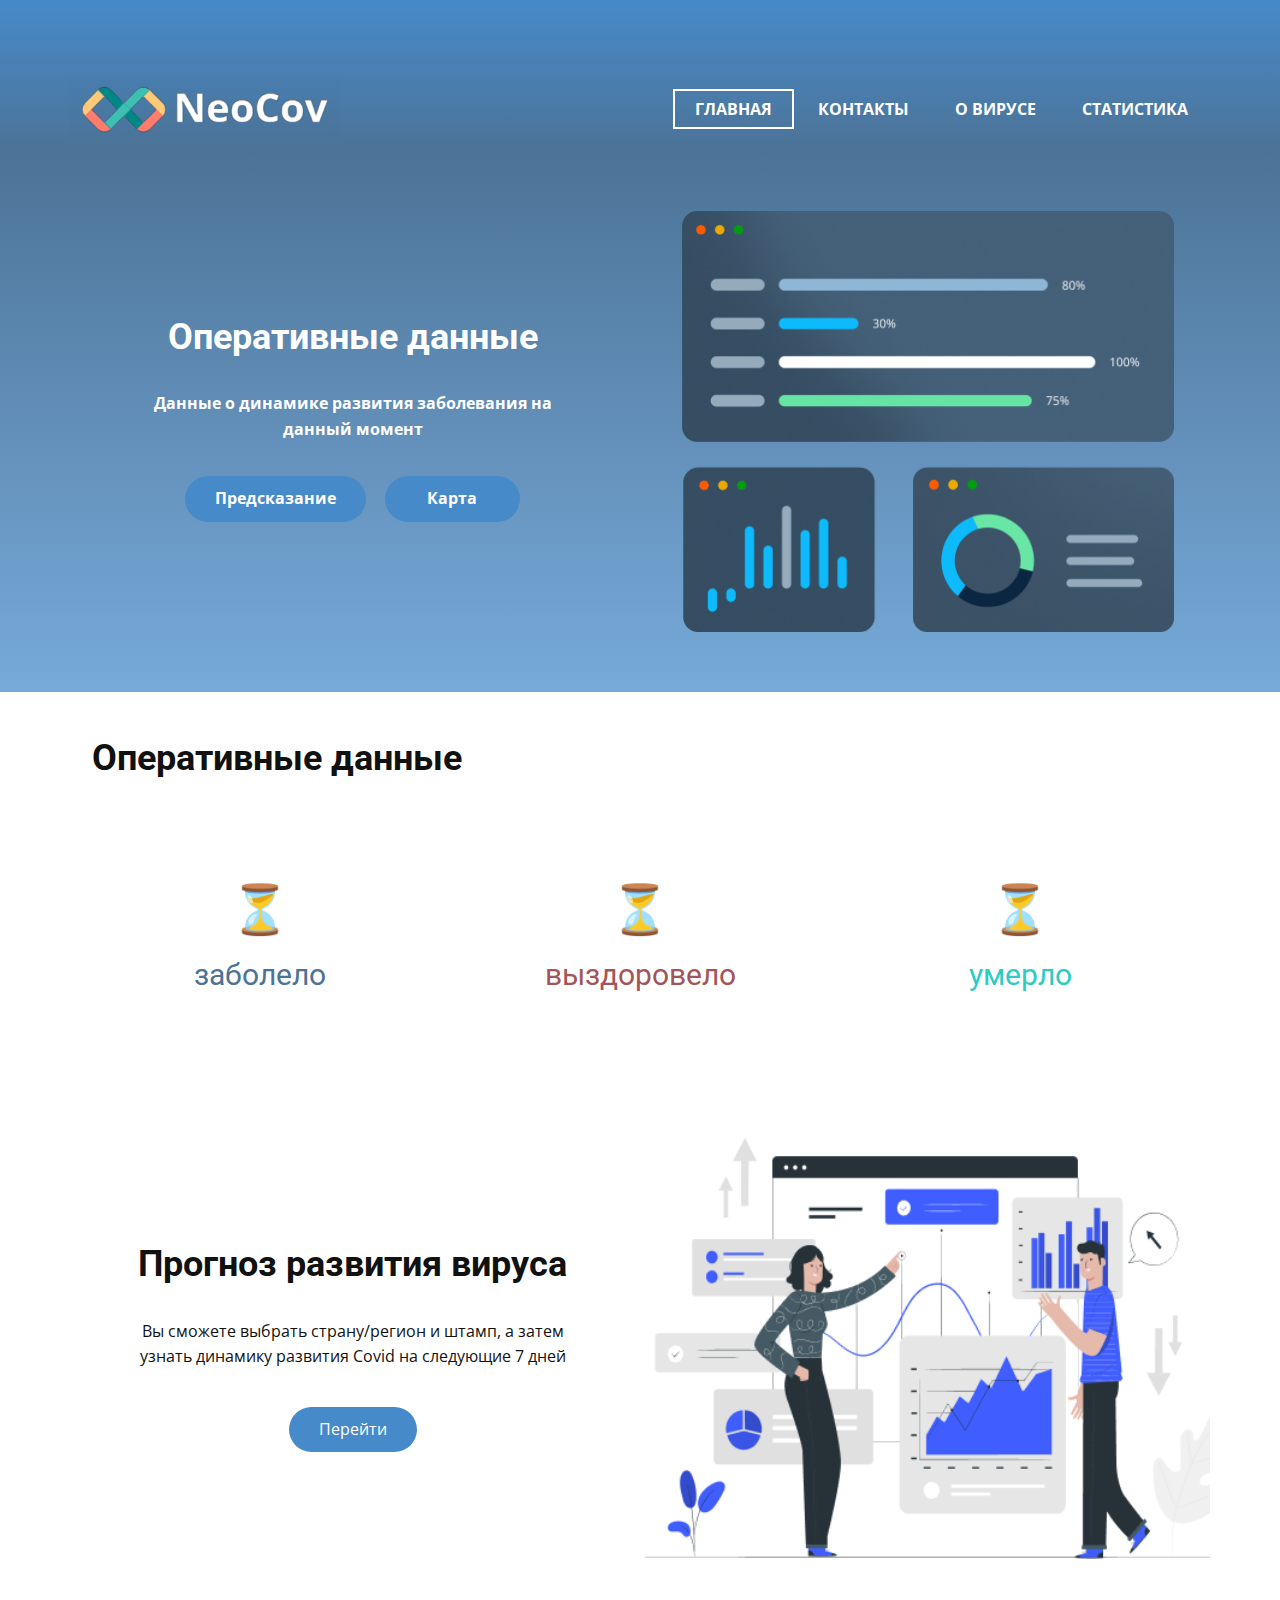
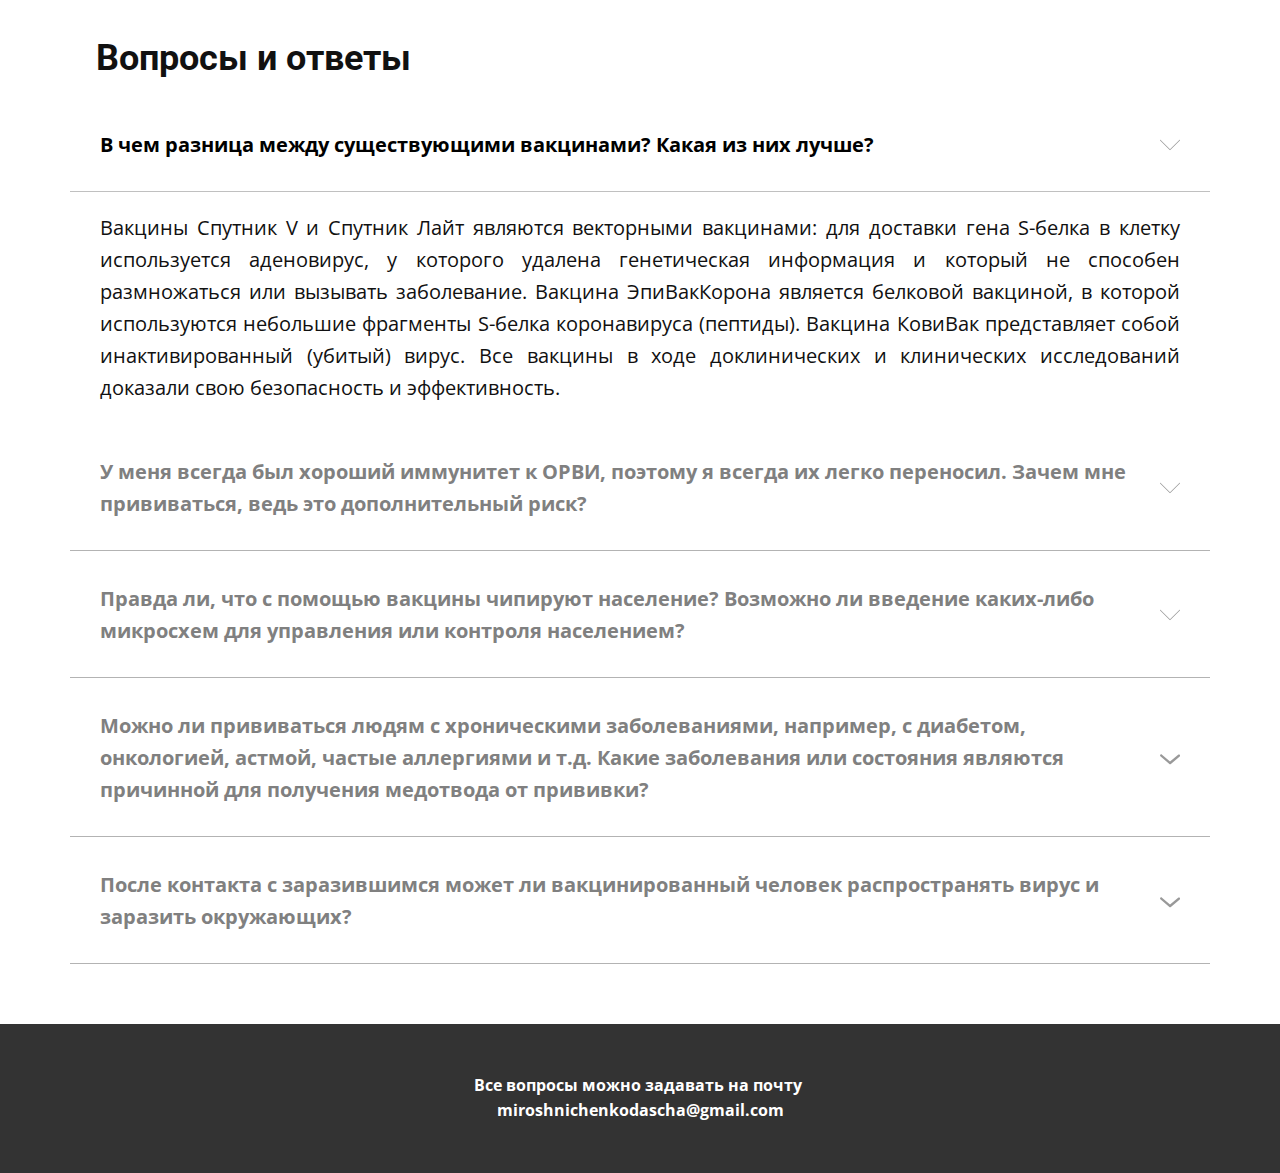
==== commit ce107815: "fix;" ====
--- a/index.html
+++ b/index.html
@@ -7,7 +7,8 @@
     <title>Главная</title>
     <link rel="stylesheet" href="nicepage.css" media="screen">
 <link rel="stylesheet" href="Главная.css" media="screen">
-    <script class="u-script" type="text/javascript" src="jquery.js" defer=""></script>
+    <!-- <script class="u-script" type="text/javascript" src="jquery.js" defer=""></script> -->
+    <script src="https://ajax.googleapis.com/ajax/libs/jquery/3.6.3/jquery.min.js"></script>
     <script class="u-script" type="text/javascript" src="nicepage.js" defer=""></script>
     <meta name="generator" content="Nicepage 5.6.9, nicepage.com">
     <link id="u-theme-google-font" rel="stylesheet" href="https://fonts.googleapis.com/css?family=Roboto:100,100i,300,300i,400,400i,500,500i,700,700i,900,900i|Open+Sans:300,300i,400,400i,500,500i,600,600i,700,700i,800,800i">
@@ -26,8 +27,8 @@
     <meta property="og:title" content="Главная">
     <meta property="og:type" content="website">
   <meta data-intl-tel-input-cdn-path="intlTelInput/"></head>
-  <body data-home-page="Главная.html" data-home-page-title="Главная" class="u-body u-xl-mode" data-lang="ru"><header class="u-clearfix u-gradient u-header u-header" id="sec-73ac"><div class="u-clearfix u-sheet u-sheet-1">
-        <a href="https://nicepage.com" class="u-image u-logo u-image-1" data-image-width="404" data-image-height="91">
+  <body class="u-body u-xl-mode" data-lang="ru"><header class="u-clearfix u-gradient u-header u-header" id="sec-73ac"><div class="u-clearfix u-sheet u-sheet-1">
+        <a href="Главная.html" class="u-image u-logo u-image-1" data-image-width="404" data-image-height="91">
           <img src="images/image-jkLtF5p0j-transformed.png" class="u-logo-image u-logo-image-1">
         </a>
         <nav class="u-menu u-menu-dropdown u-offcanvas u-menu-1">
@@ -89,19 +90,19 @@
             <div class="u-layout-row">
               <div class="u-container-style u-layout-cell u-size-20 u-layout-cell-1">
                 <div class="u-container-layout u-container-layout-1">
-                  <h1 class="u-align-center u-text u-text-default u-text-palette-1-dark-1 u-text-2">234 112</h1>
+                  <h1 id="confirmed" class="u-align-center u-text u-text-default u-text-palette-1-dark-1 u-text-2">⏳</h1>
                   <h3 class="u-align-center u-text u-text-default u-text-palette-1-dark-1 u-text-3">заболело</h3>
                 </div>
               </div>
               <div class="u-container-style u-layout-cell u-size-20 u-layout-cell-2">
                 <div class="u-container-layout u-container-layout-2">
-                  <h1 class="u-align-center u-text u-text-default u-text-palette-2-dark-1 u-text-4">234 112</h1>
+                  <h1 id="recovered" class="u-align-center u-text u-text-default u-text-palette-2-dark-1 u-text-4">⏳</h1>
                   <h3 class="u-align-center u-text u-text-default u-text-palette-2-dark-1 u-text-5">выздоровело</h3>
                 </div>
               </div>
               <div class="u-container-style u-layout-cell u-size-20 u-layout-cell-3">
                 <div class="u-container-layout u-container-layout-3">
-                  <h1 class="u-align-center u-text u-text-default u-text-palette-4-dark-1 u-text-6">234 112</h1>
+                  <h1 id="deaths" class="u-align-center u-text u-text-default u-text-palette-4-dark-1 u-text-6">⏳</h1>
                   <h3 class="u-align-center u-text u-text-default u-text-palette-4-dark-1 u-text-7">умерло</h3>
                 </div>
               </div>
@@ -203,5 +204,15 @@
         </p>
       </div></footer>
 
-  
+  <script>
+    $(document).ready(function(){
+      $.get("http://localhost:8080/api/get-last-day-counters", function(data, status){
+        let parsedData = JSON.parse(data);
+        $("#confirmed").text(parsedData.totalConfirmed);
+        $("#recovered").text(parsedData.totalRecovered);
+        $("#deaths").text(parsedData.totalDeaths);
+        // alert("Status: " + status);
+      });
+    });
+  </script>
 </body></html>--- a/nicepage.css
+++ b/nicepage.css
@@ -0,0 +1,41392 @@
+@charset "UTF-8";
+.u-hidden-block {
+  visibility: hidden!important;
+}
+.u-locked-block {
+  pointer-events: none!important;
+}
+/*! normalize.css v4.1.1 | MIT License | github.com/necolas/normalize.css */
+html {
+  font-family: sans-serif;
+  -ms-text-size-adjust: 100%;
+  -webkit-text-size-adjust: 100%;
+}
+body {
+  margin: 0;
+}
+article,
+aside,
+details,
+figcaption,
+figure,
+footer,
+header,
+main,
+menu,
+nav,
+section,
+summary {
+  display: block;
+}
+audio,
+canvas,
+progress,
+video {
+  display: inline-block;
+}
+audio:not([controls]) {
+  display: none;
+  height: 0;
+}
+progress {
+  vertical-align: baseline;
+}
+template,
+[hidden] {
+  display: none;
+}
+a {
+  background-color: transparent;
+  -webkit-text-decoration-skip: objects;
+}
+a:active,
+a:hover {
+  outline-width: 0;
+}
+abbr[title] {
+  border-bottom: none;
+  text-decoration: underline;
+}
+b,
+strong {
+  font-weight: inherit;
+  font-weight: bold;
+}
+dfn {
+  font-style: italic;
+}
+h1 {
+  font-size: 2em;
+  margin: 0.67em 0;
+}
+mark {
+  background-color: #ff0;
+  color: #000;
+}
+small {
+  font-size: 80%;
+}
+sub,
+sup {
+  font-size: 75%;
+  line-height: 0;
+  position: relative;
+  vertical-align: baseline;
+}
+sub {
+  bottom: -0.25em;
+}
+sup {
+  top: -0.5em;
+}
+img {
+  border-style: none;
+}
+svg:not(:root) {
+  overflow: hidden;
+}
+code,
+kbd,
+pre,
+samp {
+  font-family: monospace,monospace;
+  font-size: 1em;
+}
+hr {
+  box-sizing: content-box;
+  height: 0;
+  overflow: visible;
+}
+button,
+input,
+optgroup,
+select,
+textarea {
+  color: inherit;
+  font: inherit;
+  margin: 0;
+}
+optgroup {
+  font-weight: 700;
+}
+button,
+input {
+  overflow: visible;
+}
+button,
+select {
+  text-transform: none;
+}
+button,
+html [type="button"],
+[type="reset"],
+[type="submit"] {
+  -webkit-appearance: button;
+}
+button::-moz-focus-inner,
+[type="button"]::-moz-focus-inner,
+[type="reset"]::-moz-focus-inner,
+[type="submit"]::-moz-focus-inner {
+  border-style: none;
+  padding: 0;
+}
+button:-moz-focusring,
+[type="button"]:-moz-focusring,
+[type="reset"]:-moz-focusring,
+[type="submit"]:-moz-focusring {
+  outline: 1px dotted ButtonText;
+}
+fieldset {
+  border: 1px solid silver;
+  margin: 0 2px;
+  padding: 0.35em 0.625em 0.75em;
+}
+legend {
+  box-sizing: border-box;
+  color: inherit;
+  display: table;
+  max-width: 100%;
+  padding: 0;
+  white-space: normal;
+}
+textarea {
+  overflow: auto;
+  outline: none;
+}
+button,
+select,
+input,
+textarea {
+  outline: none;
+}
+[type="checkbox"],
+[type="radio"] {
+  box-sizing: border-box;
+  padding: 0;
+}
+[type="number"]::-webkit-inner-spin-button,
+[type="number"]::-webkit-outer-spin-button {
+  height: auto;
+}
+[type="search"] {
+  -webkit-appearance: textfield;
+  outline-offset: -2px;
+}
+[type="search"]::-webkit-search-cancel-button,
+[type="search"]::-webkit-search-decoration {
+  -webkit-appearance: none;
+}
+::-webkit-input-placeholder {
+  color: inherit;
+  opacity: 0.54;
+}
+::-webkit-file-upload-button {
+  -webkit-appearance: button;
+  font: inherit;
+}
+ul,
+ol {
+  padding-left: 20px;
+}
+/* Fade effect */
+/* Over effect */
+/* Slide effect */
+/* Over and Slide effect */
+/* Flip Left effect */
+/* Flip Right effect */
+/* Flip Top effect */
+/* Flip Bottom effect */
+/* Wobble Left effect */
+/* Wobble Right effect */
+/* Wobble top effect */
+/* Wobble bottom effect */
+/* Zoom and Rotate Effects */
+/* Utility */
+.u-over-slide {
+  position: absolute;
+  left: 0;
+  top: 0;
+  width: 100%;
+  height: 100%;
+}
+.u-background-effect {
+  overflow: hidden;
+}
+.u-background-effect ~ .u-container-layout {
+  cursor: pointer;
+}
+/* Fade effect */
+.u-effect-fade .u-over-slide {
+  opacity: 0;
+  transition: all 500ms ease;
+}
+.u-effect-fade:hover .u-over-slide,
+.u-effect-fade.u-effect-active .u-over-slide {
+  opacity: 1;
+}
+/* Over effect */
+.u-effect-over-left .u-over-slide {
+  transform: translate(-100%, 0);
+  transition: all 500ms ease;
+}
+.u-effect-over-left:hover .u-over-slide,
+.u-effect-over-left.u-effect-active .u-over-slide {
+  transform: translate(0, 0);
+}
+.u-effect-over-right .u-over-slide {
+  transform: translate(100%, 0);
+  transition: all 500ms ease;
+}
+.u-effect-over-right:hover .u-over-slide,
+.u-effect-over-right.u-effect-active .u-over-slide {
+  transform: translate(0, 0);
+}
+.u-effect-over-top .u-over-slide {
+  transform: translate(0, -100%);
+  transition: all 500ms ease;
+}
+.u-effect-over-top:hover .u-over-slide,
+.u-effect-over-top.u-effect-active .u-over-slide {
+  transform: translate(0, 0);
+}
+.u-effect-over-bottom .u-over-slide {
+  transform: translate(0, 100%);
+  transition: all 500ms ease;
+}
+.u-effect-over-bottom:hover .u-over-slide,
+.u-effect-over-bottom.u-effect-active .u-over-slide {
+  transform: translate(0, 0);
+}
+.u-effect-over-topleft .u-over-slide {
+  transform: translate(-100%, -100%);
+  transition: all 500ms ease;
+}
+.u-effect-over-topleft:hover .u-over-slide,
+.u-effect-over-topleft.u-effect-active .u-over-slide {
+  transform: translate(0, 0);
+}
+.u-effect-over-topright .u-over-slide {
+  transform: translate(100%, -100%);
+  transition: all 500ms ease;
+}
+.u-effect-over-topright:hover .u-over-slide,
+.u-effect-over-topright.u-effect-active .u-over-slide {
+  transform: translate(0, 0);
+}
+.u-effect-over-bottomleft .u-over-slide {
+  transform: translate(-100%, 100%);
+  transition: all 500ms ease;
+}
+.u-effect-over-bottomleft:hover .u-over-slide,
+.u-effect-over-bottomleft.u-effect-active .u-over-slide {
+  transform: translate(0, 0);
+}
+.u-effect-over-bottomright .u-over-slide {
+  transform: translate(100%, 100%);
+  transition: all 500ms ease;
+}
+.u-effect-over-bottomright:hover .u-over-slide,
+.u-effect-over-bottomright.u-effect-active .u-over-slide {
+  transform: translate(0, 0);
+}
+/* Slide effect */
+.u-effect-slide-left .u-over-slide {
+  transform: translate(-100%, 0);
+  transition: all 500ms ease;
+}
+.u-effect-slide-left:hover .u-over-slide,
+.u-effect-slide-left.u-effect-active .u-over-slide {
+  transform: translate(0, 0);
+}
+.u-effect-slide-left .u-back-slide {
+  transition: all 500ms ease;
+}
+.u-effect-slide-left:hover .u-back-slide,
+.u-effect-slide-left.u-effect-active .u-back-slide {
+  transform: translate(100%, 0);
+}
+.u-effect-slide-right .u-over-slide {
+  transform: translate(100%, 0);
+  transition: all 500ms ease;
+}
+.u-effect-slide-right:hover .u-over-slide,
+.u-effect-slide-right.u-effect-active .u-over-slide {
+  transform: translate(0, 0);
+}
+.u-effect-slide-right .u-back-slide {
+  transition: all 500ms ease;
+}
+.u-effect-slide-right:hover .u-back-slide,
+.u-effect-slide-right.u-effect-active .u-back-slide {
+  transform: translate(-100%, 0);
+}
+.u-effect-slide-top .u-over-slide {
+  transform: translate(0, -100%);
+  transition: all 500ms ease;
+}
+.u-effect-slide-top:hover .u-over-slide,
+.u-effect-slide-top.u-effect-active .u-over-slide {
+  transform: translate(0, 0);
+}
+.u-effect-slide-top .u-back-slide {
+  transition: all 500ms ease;
+}
+.u-effect-slide-top:hover .u-back-slide,
+.u-effect-slide-top.u-effect-active .u-back-slide {
+  transform: translate(0, 100%);
+}
+.u-effect-slide-bottom .u-over-slide {
+  transform: translate(0, 100%);
+  transition: all 500ms ease;
+}
+.u-effect-slide-bottom:hover .u-over-slide,
+.u-effect-slide-bottom.u-effect-active .u-over-slide {
+  transform: translate(0, 0);
+}
+.u-effect-slide-bottom .u-back-slide {
+  transition: all 500ms ease;
+}
+.u-effect-slide-bottom:hover .u-back-slide,
+.u-effect-slide-bottom.u-effect-active .u-back-slide {
+  transform: translate(0, -100%);
+}
+.u-effect-slide-topleft .u-over-slide {
+  transform: translate(-100%, -100%);
+  transition: all 500ms ease;
+}
+.u-effect-slide-topleft:hover .u-over-slide,
+.u-effect-slide-topleft.u-effect-active .u-over-slide {
+  transform: translate(0, 0);
+}
+.u-effect-slide-topleft .u-back-slide {
+  transition: all 500ms ease;
+}
+.u-effect-slide-topleft:hover .u-back-slide,
+.u-effect-slide-topleft.u-effect-active .u-back-slide {
+  transform: translate(100%, 100%);
+}
+.u-effect-slide-topright .u-over-slide {
+  transform: translate(100%, -100%);
+  transition: all 500ms ease;
+}
+.u-effect-slide-topright:hover .u-over-slide,
+.u-effect-slide-topright.u-effect-active .u-over-slide {
+  transform: translate(0, 0);
+}
+.u-effect-slide-topright .u-back-slide {
+  transition: all 500ms ease;
+}
+.u-effect-slide-topright:hover .u-back-slide,
+.u-effect-slide-topright.u-effect-active .u-back-slide {
+  transform: translate(-100%, 100%);
+}
+.u-effect-slide-bottomleft .u-over-slide {
+  transform: translate(-100%, 100%);
+  transition: all 500ms ease;
+}
+.u-effect-slide-bottomleft:hover .u-over-slide,
+.u-effect-slide-bottomleft.u-effect-active .u-over-slide {
+  transform: translate(0, 0);
+}
+.u-effect-slide-bottomleft .u-back-slide {
+  transition: all 500ms ease;
+}
+.u-effect-slide-bottomleft:hover .u-back-slide,
+.u-effect-slide-bottomleft.u-effect-active .u-back-slide {
+  transform: translate(100%, -100%);
+}
+.u-effect-slide-bottomright .u-over-slide {
+  transform: translate(100%, 100%);
+  transition: all 500ms ease;
+}
+.u-effect-slide-bottomright:hover .u-over-slide,
+.u-effect-slide-bottomright.u-effect-active .u-over-slide {
+  transform: translate(0, 0);
+}
+.u-effect-slide-bottomright .u-back-slide {
+  transition: all 500ms ease;
+}
+.u-effect-slide-bottomright:hover .u-back-slide,
+.u-effect-slide-bottomright.u-effect-active .u-back-slide {
+  transform: translate(-100%, -100%);
+}
+/* Flip */
+.u-effect-flip-left,
+.u-effect-flip-left .u-slidesWrapper {
+  perspective: 300px;
+}
+.u-effect-flip-left .u-over-slide {
+  opacity: 0;
+  transform: rotateY(180deg);
+  transform-origin: center left;
+  transition: transform 500ms ease, transform-origin 500ms ease, opacity 0ms ease 500ms;
+}
+.u-effect-flip-left:hover .u-over-slide,
+.u-effect-flip-left.u-effect-active .u-over-slide {
+  opacity: 1;
+  transform: rotateY(0deg);
+  transition: transform 500ms ease, transform-origin 500ms ease;
+}
+.u-effect-flip-right,
+.u-effect-flip-right .u-slidesWrapper {
+  perspective: 300px;
+}
+.u-effect-flip-right .u-over-slide {
+  opacity: 0;
+  transform: rotateY(-180deg);
+  transform-origin: center right;
+  transition: transform 500ms ease, transform-origin 500ms ease, opacity 0ms ease 500ms;
+}
+.u-effect-flip-right:hover .u-over-slide,
+.u-effect-flip-right.u-effect-active .u-over-slide {
+  opacity: 1;
+  transform: rotateY(0deg);
+  transition: transform 500ms ease, transform-origin 500ms ease;
+}
+.u-effect-flip-top,
+.u-effect-flip-top .u-slidesWrapper {
+  perspective: 300px;
+}
+.u-effect-flip-top .u-over-slide {
+  opacity: 0;
+  transform: rotateX(-180deg);
+  transform-origin: center top;
+  transition: transform 500ms ease, transform-origin 500ms ease, opacity 0ms ease 500ms;
+}
+.u-effect-flip-top:hover .u-over-slide,
+.u-effect-flip-top.u-effect-active .u-over-slide {
+  opacity: 1;
+  transform: rotateX(0deg);
+  transition: transform 500ms ease, transform-origin 500ms ease;
+}
+.u-effect-flip-bottom,
+.u-effect-flip-bottom .u-slidesWrapper {
+  perspective: 300px;
+}
+.u-effect-flip-bottom .u-over-slide {
+  opacity: 0;
+  transform: rotateX(180deg);
+  transform-origin: center bottom;
+  transition: transform 500ms ease, transform-origin 500ms ease, opacity 0ms ease 500ms;
+}
+.u-effect-flip-bottom:hover .u-over-slide,
+.u-effect-flip-bottom.u-effect-active .u-over-slide {
+  opacity: 1;
+  transform: rotateX(0deg);
+  transition: transform 500ms ease, transform-origin 500ms ease;
+}
+/* Wooble */
+.u-effect-wobble-left,
+.u-effect-wobble-left .u-slidesWrapper {
+  perspective: 300px;
+}
+.u-effect-wobble-left .u-over-slide {
+  opacity: 0;
+  transform: rotateY(130deg);
+  transform-origin: center left;
+  transition: transform 500ms ease, transform-origin 500ms ease, opacity 0ms ease 500ms;
+}
+.u-effect-wobble-left:hover .u-over-slide,
+.u-effect-wobble-left.u-effect-active .u-over-slide {
+  opacity: 1;
+  transform: rotateY(0deg);
+  transform-origin: center right;
+  transition: transform 500ms ease, transform-origin 500ms ease;
+}
+.u-effect-wobble-right,
+.u-effect-wobble-right .u-slidesWrapper {
+  perspective: 300px;
+}
+.u-effect-wobble-right .u-over-slide {
+  opacity: 0;
+  transform: rotateY(-130deg);
+  transform-origin: center right;
+  transition: transform 500ms ease, transform-origin 500ms ease, opacity 0ms ease 500ms;
+}
+.u-effect-wobble-right:hover .u-over-slide,
+.u-effect-wobble-right.u-effect-active .u-over-slide {
+  opacity: 1;
+  transform: rotateY(0deg);
+  transform-origin: center left;
+  transition: transform 500ms ease, transform-origin 500ms ease;
+}
+.u-effect-wobble-top,
+.u-effect-wobble-top .u-slidesWrapper {
+  perspective: 300px;
+}
+.u-effect-wobble-top .u-over-slide {
+  opacity: 0;
+  transform: rotateX(-130deg);
+  transform-origin: center top;
+  transition: transform 500ms ease, transform-origin 500ms ease, opacity 0ms ease 500ms;
+}
+.u-effect-wobble-top:hover .u-over-slide,
+.u-effect-wobble-top.u-effect-active .u-over-slide {
+  opacity: 1;
+  transform: rotateX(0deg);
+  transform-origin: center bottom;
+  transition: transform 500ms ease, transform-origin 500ms ease;
+}
+.u-effect-wobble-bottom,
+.u-effect-wobble-bottom .u-slidesWrapper {
+  perspective: 300px;
+}
+.u-effect-wobble-bottom .u-over-slide {
+  opacity: 0;
+  transform: rotateX(130deg);
+  transform-origin: center bottom;
+  transition: transform 500ms ease, transform-origin 500ms ease, opacity 0ms ease 500ms;
+}
+.u-effect-wobble-bottom:hover .u-over-slide,
+.u-effect-wobble-bottom.u-effect-active .u-over-slide {
+  opacity: 1;
+  transform: rotateX(0deg);
+  transform-origin: center top;
+  transition: transform 500ms ease, transform-origin 500ms ease;
+}
+/* Zoom */
+.u-effect-zoom .u-over-slide {
+  transition: transform 500ms ease;
+  transform: scale(0, 0);
+}
+.u-effect-zoom:hover .u-over-slide,
+.u-effect-zoom.u-effect-active .u-over-slide {
+  transform: scale(1, 1);
+}
+.u-effect-hover-zoom .u-back-slide,
+.u-effect-hover-zoom .u-background-effect-image {
+  transition: transform 500ms ease;
+  transform: scale(1);
+}
+.u-effect-hover-zoom:hover .u-back-slide,
+.u-effect-hover-zoom:hover .u-background-effect-image,
+.u-effect-hover-zoom.u-effect-active .u-back-slide,
+.u-effect-hover-zoom.u-effect-active .u-background-effect-image {
+  transform: scale(var(--effect-scale));
+}
+.u-effect-hover-zoomOut .u-back-slide,
+.u-effect-hover-zoomOut .u-background-effect-image {
+  transition: transform 500ms ease;
+  transform: scale(var(--effect-scale));
+}
+.u-effect-hover-zoomOut:hover .u-back-slide,
+.u-effect-hover-zoomOut:hover .u-background-effect-image,
+.u-effect-hover-zoomOut.u-effect-active .u-back-slide,
+.u-effect-hover-zoomOut.u-effect-active .u-background-effect-image {
+  transform: scale(1);
+}
+.u-effect-hover-liftUp > .u-background-effect {
+  overflow: visible;
+}
+.u-effect-hover-liftUp .u-back-slide,
+.u-effect-hover-liftUp .u-background-effect-image {
+  transition: transform 500ms ease;
+  transform: scale(1);
+}
+.u-effect-hover-liftUp:hover .u-back-slide,
+.u-effect-hover-liftUp.u-effect-active .u-back-slide,
+.u-effect-hover-liftUp:hover .u-background-effect-image,
+.u-effect-hover-liftUp.u-effect-active .u-background-effect-image {
+  transform: scale(var(--effect-scale));
+  z-index: 1;
+}
+.u-effect-hover-liftUp:hover > .u-container-layout {
+  z-index: 2;
+}
+.u-effect-zoom-rotate .u-over-slide {
+  transition: transform 500ms ease;
+  transform: rotate(0deg) scale(0, 0);
+}
+.u-effect-zoom-rotate:hover .u-over-slide,
+.u-effect-zoom-rotate.u-effect-active .u-over-slide {
+  transform: rotate(360deg) scale(1, 1);
+}
+.u-effect-zoom-rotateX .u-over-slide {
+  transition: transform 500ms ease;
+  transform: rotateX(0deg) scale(0, 0);
+}
+.u-effect-zoom-rotateX:hover .u-over-slide,
+.u-effect-zoom-rotateX.u-effect-active .u-over-slide {
+  transform: rotateX(360deg) scale(1, 1);
+}
+.u-effect-zoom-rotateY .u-over-slide {
+  transition: transform 500ms ease;
+  transform: rotateY(0deg) scale(0, 0);
+}
+.u-effect-zoom-rotateY:hover .u-over-slide,
+.u-effect-zoom-rotateY.u-effect-active .u-over-slide {
+  transform: rotateY(360deg) scale(1, 1);
+}
+.u-effect-hover-slide .u-back-image,
+.u-effect-hover-slide .u-background-effect-image {
+  transition-duration: 500ms;
+  transition-timing-function: ease;
+  transition-property: left, right, top, bottom;
+}
+.u-effect-hover-slide .u-effect-hover-slide-direction-right {
+  left: auto;
+}
+.u-effect-hover-slide .u-effect-hover-slide-direction-up {
+  top: auto;
+}
+.u-effect-hover-slide:hover .u-back-image.u-effect-hover-slide-direction-left,
+.u-effect-hover-slide:hover .u-background-effect-image.u-effect-hover-slide-direction-left,
+.u-effect-hover-slide.u-effect-active .u-back-image.u-effect-hover-slide-direction-left,
+.u-effect-hover-slide.u-effect-active .u-background-effect-image.u-effect-hover-slide-direction-left {
+  left: 0 !important;
+}
+.u-effect-hover-slide:hover .u-back-image.u-effect-hover-slide-direction-right,
+.u-effect-hover-slide:hover .u-background-effect-image.u-effect-hover-slide-direction-right,
+.u-effect-hover-slide.u-effect-active .u-back-image.u-effect-hover-slide-direction-right,
+.u-effect-hover-slide.u-effect-active .u-background-effect-image.u-effect-hover-slide-direction-right {
+  right: 0 !important;
+}
+.u-effect-hover-slide:hover .u-back-image.u-effect-hover-slide-direction-up,
+.u-effect-hover-slide:hover .u-background-effect-image.u-effect-hover-slide-direction-up,
+.u-effect-hover-slide.u-effect-active .u-back-image.u-effect-hover-slide-direction-up,
+.u-effect-hover-slide.u-effect-active .u-background-effect-image.u-effect-hover-slide-direction-up {
+  bottom: 0 !important;
+}
+.u-effect-hover-slide:hover .u-back-image.u-effect-hover-slide-direction-down,
+.u-effect-hover-slide:hover .u-background-effect-image.u-effect-hover-slide-direction-down,
+.u-effect-hover-slide.u-effect-active .u-back-image.u-effect-hover-slide-direction-down,
+.u-effect-hover-slide.u-effect-active .u-background-effect-image.u-effect-hover-slide-direction-down {
+  top: 0 !important;
+}
+.u-btn {
+  /*display: inline-block;*/
+  display: table;
+  /*TODO maye need another solution for negative marin*/
+  cursor: pointer;
+  color: inherit;
+  font-size: inherit;
+  font-family: inherit;
+  line-height: inherit;
+  letter-spacing: inherit;
+  text-transform: inherit;
+  font-style: inherit;
+  font-weight: inherit;
+  text-decoration: none;
+  border: 0 none transparent;
+  outline-width: 0;
+  background-color: transparent;
+  margin: 0;
+  -webkit-text-decoration-skip: objects;
+  font-style: initial;
+  white-space: nowrap;
+  -webkit-user-select: none;
+      -ms-user-select: none;
+          user-select: none;
+  vertical-align: middle;
+  text-align: center;
+  padding: 10px 30px;
+  border-radius: 0;
+  align-self: flex-start;
+}
+.u-btn:focus,
+.u-btn:active:focus,
+.u-btn.active:focus {
+  outline: thin dotted;
+  outline: 5px auto -webkit-focus-ring-color;
+  outline-offset: -2px;
+}
+.u-btn:hover,
+.u-btn:focus {
+  text-decoration: none;
+}
+.u-btn:active,
+.u-btn.active {
+  outline: 0;
+  background-image: none;
+}
+.u-btn.disabled,
+.u-btn[disabled] {
+  opacity: 0.6;
+}
+.u-btn-circle {
+  border-radius: 50%;
+}
+.u-btn-rectangle {
+  border-radius: 0 !important;
+}
+.u-text a,
+.u-post-content a,
+.u-tab-item a,
+.u-nav-item a {
+  font-size: inherit;
+  font-family: inherit;
+  line-height: inherit;
+  letter-spacing: inherit;
+  text-transform: inherit;
+}
+.u-text:not(ul):not(ol):not(p):not(.u-post-content):not(.u-block-content):not(.u-product-desc):not(.u-cart-block-content):not(.u-checkout-block-content) a {
+  color: inherit;
+}
+.u-text:not(ul):not(ol):not(p):not(.u-post-content):not(.u-block-content):not(.u-product-desc):not(.u-cart-block-content):not(.u-checkout-block-content) a,
+.u-text:not(ul):not(ol):not(p):not(.u-post-content):not(.u-block-content):not(.u-product-desc):not(.u-cart-block-content):not(.u-checkout-block-content) a:hover {
+  text-decoration: none;
+}
+.u-link,
+a {
+  border-top-width: 0;
+  border-left-width: 0;
+  border-right-width: 0;
+}
+.u-link {
+  display: table;
+  border-style: solid;
+  border-bottom-width: 0;
+  white-space: nowrap;
+  align-self: flex-start;
+}
+.u-link,
+.u-link:hover,
+.u-link:focus {
+  text-decoration: none;
+}
+.u-link:focus,
+.u-link:active:focus,
+.u-link.active:focus {
+  outline: thin dotted;
+  outline: 5px auto -webkit-focus-ring-color;
+  outline-offset: -2px;
+}
+.u-underline,
+.u-underline:hover {
+  text-decoration: underline;
+  border-bottom-width: 0;
+}
+.u-no-underline,
+.u-no-underline:hover {
+  text-decoration: none;
+  border-bottom-width: 0;
+}
+.u-block-content > :first-child,
+.u-product-desc > :first-child,
+.u-product-tab-pane > :first-child,
+.u-post-content > :first-child {
+  margin-top: 0;
+}
+.u-block-content > :last-child,
+.u-product-desc > :last-child,
+.u-product-tab-pane > :last-child,
+.u-post-content > :last-child {
+  margin-bottom: 0;
+}
+.u-block-content p,
+.u-product-desc p,
+.u-product-tab-pane p,
+.u-post-content p {
+  text-decoration: inherit !important;
+  color: inherit !important;
+  font-style: inherit !important;
+  font-size: inherit !important;
+  font-weight: inherit !important;
+  font-family: inherit !important;
+  line-height: inherit !important;
+  letter-spacing: inherit !important;
+  text-transform: inherit !important;
+}
+.u-logo {
+  color: inherit;
+  font-size: inherit;
+  font-family: inherit;
+  line-height: inherit;
+  letter-spacing: inherit;
+  text-transform: inherit;
+  font-style: inherit;
+  font-weight: inherit;
+  text-decoration: none;
+  border: 0 none transparent;
+  outline-width: 0;
+  background-color: transparent;
+  margin: 0;
+  -webkit-text-decoration-skip: objects;
+}
+.u-image.u-logo {
+  display: table;
+  white-space: nowrap;
+}
+.u-image.u-logo img {
+  display: block;
+}
+.u-form-horizontal {
+  display: flex;
+  flex-flow: row;
+  align-items: center;
+  flex-grow: 1;
+}
+.u-input {
+  display: block;
+  width: 100%;
+  padding: 10px 12px;
+  background-image: none;
+  background-clip: padding-box;
+  border-width: 0;
+  border-radius: 3px;
+  transition: border-color ease-in-out 0.15s, box-shadow ease-in-out 0.15s;
+  background-color: transparent;
+  color: inherit;
+  height: auto;
+}
+.u-form-horizontal .u-form-group:not(.u-label-top) label,
+.u-form-horizontal .u-form-group:not(.u-label-top) input,
+.u-form-horizontal .u-form-select-wrapper,
+.u-form-horizontal .u-form-radio-button-wrapper {
+  display: flex;
+  align-items: center;
+  justify-content: center;
+  margin-bottom: 0;
+  flex-grow: 1;
+}
+.u-form-vertical {
+  display: flex;
+  flex-wrap: wrap;
+  align-items: flex-end;
+}
+.u-form-vertical.u-form-spacing-50,
+.u-form-vertical.u-form-spacing-50 .u-form-step {
+  margin-left: -50px;
+  width: calc(100% +  50px);
+}
+.u-form-vertical.u-form-spacing-50 .u-form-group,
+.u-form-vertical.u-form-spacing-50 .u-form-step .u-form-group {
+  margin-bottom: 50px;
+}
+.u-form-vertical.u-form-spacing-50 .u-form-group:not(.u-image):not(.u-form-progress),
+.u-form-vertical.u-form-spacing-50 .u-form-step .u-form-group:not(.u-image):not(.u-form-progress) {
+  padding-left: 50px;
+}
+.u-form-vertical.u-form-spacing-50 .u-form-group.u-image,
+.u-form-vertical.u-form-spacing-50 .u-form-step .u-form-group.u-image {
+  margin-left: 50px !important;
+}
+.u-form-vertical.u-form-spacing-50 .u-form-group.u-form-line,
+.u-form-vertical.u-form-spacing-50 .u-form-step .u-form-group.u-form-line {
+  margin-left: 50px;
+}
+.u-form-vertical.u-form-spacing-49,
+.u-form-vertical.u-form-spacing-49 .u-form-step {
+  margin-left: -49px;
+  width: calc(100% +  49px);
+}
+.u-form-vertical.u-form-spacing-49 .u-form-group,
+.u-form-vertical.u-form-spacing-49 .u-form-step .u-form-group {
+  margin-bottom: 49px;
+}
+.u-form-vertical.u-form-spacing-49 .u-form-group:not(.u-image):not(.u-form-progress),
+.u-form-vertical.u-form-spacing-49 .u-form-step .u-form-group:not(.u-image):not(.u-form-progress) {
+  padding-left: 49px;
+}
+.u-form-vertical.u-form-spacing-49 .u-form-group.u-image,
+.u-form-vertical.u-form-spacing-49 .u-form-step .u-form-group.u-image {
+  margin-left: 49px !important;
+}
+.u-form-vertical.u-form-spacing-49 .u-form-group.u-form-line,
+.u-form-vertical.u-form-spacing-49 .u-form-step .u-form-group.u-form-line {
+  margin-left: 49px;
+}
+.u-form-vertical.u-form-spacing-48,
+.u-form-vertical.u-form-spacing-48 .u-form-step {
+  margin-left: -48px;
+  width: calc(100% +  48px);
+}
+.u-form-vertical.u-form-spacing-48 .u-form-group,
+.u-form-vertical.u-form-spacing-48 .u-form-step .u-form-group {
+  margin-bottom: 48px;
+}
+.u-form-vertical.u-form-spacing-48 .u-form-group:not(.u-image):not(.u-form-progress),
+.u-form-vertical.u-form-spacing-48 .u-form-step .u-form-group:not(.u-image):not(.u-form-progress) {
+  padding-left: 48px;
+}
+.u-form-vertical.u-form-spacing-48 .u-form-group.u-image,
+.u-form-vertical.u-form-spacing-48 .u-form-step .u-form-group.u-image {
+  margin-left: 48px !important;
+}
+.u-form-vertical.u-form-spacing-48 .u-form-group.u-form-line,
+.u-form-vertical.u-form-spacing-48 .u-form-step .u-form-group.u-form-line {
+  margin-left: 48px;
+}
+.u-form-vertical.u-form-spacing-47,
+.u-form-vertical.u-form-spacing-47 .u-form-step {
+  margin-left: -47px;
+  width: calc(100% +  47px);
+}
+.u-form-vertical.u-form-spacing-47 .u-form-group,
+.u-form-vertical.u-form-spacing-47 .u-form-step .u-form-group {
+  margin-bottom: 47px;
+}
+.u-form-vertical.u-form-spacing-47 .u-form-group:not(.u-image):not(.u-form-progress),
+.u-form-vertical.u-form-spacing-47 .u-form-step .u-form-group:not(.u-image):not(.u-form-progress) {
+  padding-left: 47px;
+}
+.u-form-vertical.u-form-spacing-47 .u-form-group.u-image,
+.u-form-vertical.u-form-spacing-47 .u-form-step .u-form-group.u-image {
+  margin-left: 47px !important;
+}
+.u-form-vertical.u-form-spacing-47 .u-form-group.u-form-line,
+.u-form-vertical.u-form-spacing-47 .u-form-step .u-form-group.u-form-line {
+  margin-left: 47px;
+}
+.u-form-vertical.u-form-spacing-46,
+.u-form-vertical.u-form-spacing-46 .u-form-step {
+  margin-left: -46px;
+  width: calc(100% +  46px);
+}
+.u-form-vertical.u-form-spacing-46 .u-form-group,
+.u-form-vertical.u-form-spacing-46 .u-form-step .u-form-group {
+  margin-bottom: 46px;
+}
+.u-form-vertical.u-form-spacing-46 .u-form-group:not(.u-image):not(.u-form-progress),
+.u-form-vertical.u-form-spacing-46 .u-form-step .u-form-group:not(.u-image):not(.u-form-progress) {
+  padding-left: 46px;
+}
+.u-form-vertical.u-form-spacing-46 .u-form-group.u-image,
+.u-form-vertical.u-form-spacing-46 .u-form-step .u-form-group.u-image {
+  margin-left: 46px !important;
+}
+.u-form-vertical.u-form-spacing-46 .u-form-group.u-form-line,
+.u-form-vertical.u-form-spacing-46 .u-form-step .u-form-group.u-form-line {
+  margin-left: 46px;
+}
+.u-form-vertical.u-form-spacing-45,
+.u-form-vertical.u-form-spacing-45 .u-form-step {
+  margin-left: -45px;
+  width: calc(100% +  45px);
+}
+.u-form-vertical.u-form-spacing-45 .u-form-group,
+.u-form-vertical.u-form-spacing-45 .u-form-step .u-form-group {
+  margin-bottom: 45px;
+}
+.u-form-vertical.u-form-spacing-45 .u-form-group:not(.u-image):not(.u-form-progress),
+.u-form-vertical.u-form-spacing-45 .u-form-step .u-form-group:not(.u-image):not(.u-form-progress) {
+  padding-left: 45px;
+}
+.u-form-vertical.u-form-spacing-45 .u-form-group.u-image,
+.u-form-vertical.u-form-spacing-45 .u-form-step .u-form-group.u-image {
+  margin-left: 45px !important;
+}
+.u-form-vertical.u-form-spacing-45 .u-form-group.u-form-line,
+.u-form-vertical.u-form-spacing-45 .u-form-step .u-form-group.u-form-line {
+  margin-left: 45px;
+}
+.u-form-vertical.u-form-spacing-44,
+.u-form-vertical.u-form-spacing-44 .u-form-step {
+  margin-left: -44px;
+  width: calc(100% +  44px);
+}
+.u-form-vertical.u-form-spacing-44 .u-form-group,
+.u-form-vertical.u-form-spacing-44 .u-form-step .u-form-group {
+  margin-bottom: 44px;
+}
+.u-form-vertical.u-form-spacing-44 .u-form-group:not(.u-image):not(.u-form-progress),
+.u-form-vertical.u-form-spacing-44 .u-form-step .u-form-group:not(.u-image):not(.u-form-progress) {
+  padding-left: 44px;
+}
+.u-form-vertical.u-form-spacing-44 .u-form-group.u-image,
+.u-form-vertical.u-form-spacing-44 .u-form-step .u-form-group.u-image {
+  margin-left: 44px !important;
+}
+.u-form-vertical.u-form-spacing-44 .u-form-group.u-form-line,
+.u-form-vertical.u-form-spacing-44 .u-form-step .u-form-group.u-form-line {
+  margin-left: 44px;
+}
+.u-form-vertical.u-form-spacing-43,
+.u-form-vertical.u-form-spacing-43 .u-form-step {
+  margin-left: -43px;
+  width: calc(100% +  43px);
+}
+.u-form-vertical.u-form-spacing-43 .u-form-group,
+.u-form-vertical.u-form-spacing-43 .u-form-step .u-form-group {
+  margin-bottom: 43px;
+}
+.u-form-vertical.u-form-spacing-43 .u-form-group:not(.u-image):not(.u-form-progress),
+.u-form-vertical.u-form-spacing-43 .u-form-step .u-form-group:not(.u-image):not(.u-form-progress) {
+  padding-left: 43px;
+}
+.u-form-vertical.u-form-spacing-43 .u-form-group.u-image,
+.u-form-vertical.u-form-spacing-43 .u-form-step .u-form-group.u-image {
+  margin-left: 43px !important;
+}
+.u-form-vertical.u-form-spacing-43 .u-form-group.u-form-line,
+.u-form-vertical.u-form-spacing-43 .u-form-step .u-form-group.u-form-line {
+  margin-left: 43px;
+}
+.u-form-vertical.u-form-spacing-42,
+.u-form-vertical.u-form-spacing-42 .u-form-step {
+  margin-left: -42px;
+  width: calc(100% +  42px);
+}
+.u-form-vertical.u-form-spacing-42 .u-form-group,
+.u-form-vertical.u-form-spacing-42 .u-form-step .u-form-group {
+  margin-bottom: 42px;
+}
+.u-form-vertical.u-form-spacing-42 .u-form-group:not(.u-image):not(.u-form-progress),
+.u-form-vertical.u-form-spacing-42 .u-form-step .u-form-group:not(.u-image):not(.u-form-progress) {
+  padding-left: 42px;
+}
+.u-form-vertical.u-form-spacing-42 .u-form-group.u-image,
+.u-form-vertical.u-form-spacing-42 .u-form-step .u-form-group.u-image {
+  margin-left: 42px !important;
+}
+.u-form-vertical.u-form-spacing-42 .u-form-group.u-form-line,
+.u-form-vertical.u-form-spacing-42 .u-form-step .u-form-group.u-form-line {
+  margin-left: 42px;
+}
+.u-form-vertical.u-form-spacing-41,
+.u-form-vertical.u-form-spacing-41 .u-form-step {
+  margin-left: -41px;
+  width: calc(100% +  41px);
+}
+.u-form-vertical.u-form-spacing-41 .u-form-group,
+.u-form-vertical.u-form-spacing-41 .u-form-step .u-form-group {
+  margin-bottom: 41px;
+}
+.u-form-vertical.u-form-spacing-41 .u-form-group:not(.u-image):not(.u-form-progress),
+.u-form-vertical.u-form-spacing-41 .u-form-step .u-form-group:not(.u-image):not(.u-form-progress) {
+  padding-left: 41px;
+}
+.u-form-vertical.u-form-spacing-41 .u-form-group.u-image,
+.u-form-vertical.u-form-spacing-41 .u-form-step .u-form-group.u-image {
+  margin-left: 41px !important;
+}
+.u-form-vertical.u-form-spacing-41 .u-form-group.u-form-line,
+.u-form-vertical.u-form-spacing-41 .u-form-step .u-form-group.u-form-line {
+  margin-left: 41px;
+}
+.u-form-vertical.u-form-spacing-40,
+.u-form-vertical.u-form-spacing-40 .u-form-step {
+  margin-left: -40px;
+  width: calc(100% +  40px);
+}
+.u-form-vertical.u-form-spacing-40 .u-form-group,
+.u-form-vertical.u-form-spacing-40 .u-form-step .u-form-group {
+  margin-bottom: 40px;
+}
+.u-form-vertical.u-form-spacing-40 .u-form-group:not(.u-image):not(.u-form-progress),
+.u-form-vertical.u-form-spacing-40 .u-form-step .u-form-group:not(.u-image):not(.u-form-progress) {
+  padding-left: 40px;
+}
+.u-form-vertical.u-form-spacing-40 .u-form-group.u-image,
+.u-form-vertical.u-form-spacing-40 .u-form-step .u-form-group.u-image {
+  margin-left: 40px !important;
+}
+.u-form-vertical.u-form-spacing-40 .u-form-group.u-form-line,
+.u-form-vertical.u-form-spacing-40 .u-form-step .u-form-group.u-form-line {
+  margin-left: 40px;
+}
+.u-form-vertical.u-form-spacing-39,
+.u-form-vertical.u-form-spacing-39 .u-form-step {
+  margin-left: -39px;
+  width: calc(100% +  39px);
+}
+.u-form-vertical.u-form-spacing-39 .u-form-group,
+.u-form-vertical.u-form-spacing-39 .u-form-step .u-form-group {
+  margin-bottom: 39px;
+}
+.u-form-vertical.u-form-spacing-39 .u-form-group:not(.u-image):not(.u-form-progress),
+.u-form-vertical.u-form-spacing-39 .u-form-step .u-form-group:not(.u-image):not(.u-form-progress) {
+  padding-left: 39px;
+}
+.u-form-vertical.u-form-spacing-39 .u-form-group.u-image,
+.u-form-vertical.u-form-spacing-39 .u-form-step .u-form-group.u-image {
+  margin-left: 39px !important;
+}
+.u-form-vertical.u-form-spacing-39 .u-form-group.u-form-line,
+.u-form-vertical.u-form-spacing-39 .u-form-step .u-form-group.u-form-line {
+  margin-left: 39px;
+}
+.u-form-vertical.u-form-spacing-38,
+.u-form-vertical.u-form-spacing-38 .u-form-step {
+  margin-left: -38px;
+  width: calc(100% +  38px);
+}
+.u-form-vertical.u-form-spacing-38 .u-form-group,
+.u-form-vertical.u-form-spacing-38 .u-form-step .u-form-group {
+  margin-bottom: 38px;
+}
+.u-form-vertical.u-form-spacing-38 .u-form-group:not(.u-image):not(.u-form-progress),
+.u-form-vertical.u-form-spacing-38 .u-form-step .u-form-group:not(.u-image):not(.u-form-progress) {
+  padding-left: 38px;
+}
+.u-form-vertical.u-form-spacing-38 .u-form-group.u-image,
+.u-form-vertical.u-form-spacing-38 .u-form-step .u-form-group.u-image {
+  margin-left: 38px !important;
+}
+.u-form-vertical.u-form-spacing-38 .u-form-group.u-form-line,
+.u-form-vertical.u-form-spacing-38 .u-form-step .u-form-group.u-form-line {
+  margin-left: 38px;
+}
+.u-form-vertical.u-form-spacing-37,
+.u-form-vertical.u-form-spacing-37 .u-form-step {
+  margin-left: -37px;
+  width: calc(100% +  37px);
+}
+.u-form-vertical.u-form-spacing-37 .u-form-group,
+.u-form-vertical.u-form-spacing-37 .u-form-step .u-form-group {
+  margin-bottom: 37px;
+}
+.u-form-vertical.u-form-spacing-37 .u-form-group:not(.u-image):not(.u-form-progress),
+.u-form-vertical.u-form-spacing-37 .u-form-step .u-form-group:not(.u-image):not(.u-form-progress) {
+  padding-left: 37px;
+}
+.u-form-vertical.u-form-spacing-37 .u-form-group.u-image,
+.u-form-vertical.u-form-spacing-37 .u-form-step .u-form-group.u-image {
+  margin-left: 37px !important;
+}
+.u-form-vertical.u-form-spacing-37 .u-form-group.u-form-line,
+.u-form-vertical.u-form-spacing-37 .u-form-step .u-form-group.u-form-line {
+  margin-left: 37px;
+}
+.u-form-vertical.u-form-spacing-36,
+.u-form-vertical.u-form-spacing-36 .u-form-step {
+  margin-left: -36px;
+  width: calc(100% +  36px);
+}
+.u-form-vertical.u-form-spacing-36 .u-form-group,
+.u-form-vertical.u-form-spacing-36 .u-form-step .u-form-group {
+  margin-bottom: 36px;
+}
+.u-form-vertical.u-form-spacing-36 .u-form-group:not(.u-image):not(.u-form-progress),
+.u-form-vertical.u-form-spacing-36 .u-form-step .u-form-group:not(.u-image):not(.u-form-progress) {
+  padding-left: 36px;
+}
+.u-form-vertical.u-form-spacing-36 .u-form-group.u-image,
+.u-form-vertical.u-form-spacing-36 .u-form-step .u-form-group.u-image {
+  margin-left: 36px !important;
+}
+.u-form-vertical.u-form-spacing-36 .u-form-group.u-form-line,
+.u-form-vertical.u-form-spacing-36 .u-form-step .u-form-group.u-form-line {
+  margin-left: 36px;
+}
+.u-form-vertical.u-form-spacing-35,
+.u-form-vertical.u-form-spacing-35 .u-form-step {
+  margin-left: -35px;
+  width: calc(100% +  35px);
+}
+.u-form-vertical.u-form-spacing-35 .u-form-group,
+.u-form-vertical.u-form-spacing-35 .u-form-step .u-form-group {
+  margin-bottom: 35px;
+}
+.u-form-vertical.u-form-spacing-35 .u-form-group:not(.u-image):not(.u-form-progress),
+.u-form-vertical.u-form-spacing-35 .u-form-step .u-form-group:not(.u-image):not(.u-form-progress) {
+  padding-left: 35px;
+}
+.u-form-vertical.u-form-spacing-35 .u-form-group.u-image,
+.u-form-vertical.u-form-spacing-35 .u-form-step .u-form-group.u-image {
+  margin-left: 35px !important;
+}
+.u-form-vertical.u-form-spacing-35 .u-form-group.u-form-line,
+.u-form-vertical.u-form-spacing-35 .u-form-step .u-form-group.u-form-line {
+  margin-left: 35px;
+}
+.u-form-vertical.u-form-spacing-34,
+.u-form-vertical.u-form-spacing-34 .u-form-step {
+  margin-left: -34px;
+  width: calc(100% +  34px);
+}
+.u-form-vertical.u-form-spacing-34 .u-form-group,
+.u-form-vertical.u-form-spacing-34 .u-form-step .u-form-group {
+  margin-bottom: 34px;
+}
+.u-form-vertical.u-form-spacing-34 .u-form-group:not(.u-image):not(.u-form-progress),
+.u-form-vertical.u-form-spacing-34 .u-form-step .u-form-group:not(.u-image):not(.u-form-progress) {
+  padding-left: 34px;
+}
+.u-form-vertical.u-form-spacing-34 .u-form-group.u-image,
+.u-form-vertical.u-form-spacing-34 .u-form-step .u-form-group.u-image {
+  margin-left: 34px !important;
+}
+.u-form-vertical.u-form-spacing-34 .u-form-group.u-form-line,
+.u-form-vertical.u-form-spacing-34 .u-form-step .u-form-group.u-form-line {
+  margin-left: 34px;
+}
+.u-form-vertical.u-form-spacing-33,
+.u-form-vertical.u-form-spacing-33 .u-form-step {
+  margin-left: -33px;
+  width: calc(100% +  33px);
+}
+.u-form-vertical.u-form-spacing-33 .u-form-group,
+.u-form-vertical.u-form-spacing-33 .u-form-step .u-form-group {
+  margin-bottom: 33px;
+}
+.u-form-vertical.u-form-spacing-33 .u-form-group:not(.u-image):not(.u-form-progress),
+.u-form-vertical.u-form-spacing-33 .u-form-step .u-form-group:not(.u-image):not(.u-form-progress) {
+  padding-left: 33px;
+}
+.u-form-vertical.u-form-spacing-33 .u-form-group.u-image,
+.u-form-vertical.u-form-spacing-33 .u-form-step .u-form-group.u-image {
+  margin-left: 33px !important;
+}
+.u-form-vertical.u-form-spacing-33 .u-form-group.u-form-line,
+.u-form-vertical.u-form-spacing-33 .u-form-step .u-form-group.u-form-line {
+  margin-left: 33px;
+}
+.u-form-vertical.u-form-spacing-32,
+.u-form-vertical.u-form-spacing-32 .u-form-step {
+  margin-left: -32px;
+  width: calc(100% +  32px);
+}
+.u-form-vertical.u-form-spacing-32 .u-form-group,
+.u-form-vertical.u-form-spacing-32 .u-form-step .u-form-group {
+  margin-bottom: 32px;
+}
+.u-form-vertical.u-form-spacing-32 .u-form-group:not(.u-image):not(.u-form-progress),
+.u-form-vertical.u-form-spacing-32 .u-form-step .u-form-group:not(.u-image):not(.u-form-progress) {
+  padding-left: 32px;
+}
+.u-form-vertical.u-form-spacing-32 .u-form-group.u-image,
+.u-form-vertical.u-form-spacing-32 .u-form-step .u-form-group.u-image {
+  margin-left: 32px !important;
+}
+.u-form-vertical.u-form-spacing-32 .u-form-group.u-form-line,
+.u-form-vertical.u-form-spacing-32 .u-form-step .u-form-group.u-form-line {
+  margin-left: 32px;
+}
+.u-form-vertical.u-form-spacing-31,
+.u-form-vertical.u-form-spacing-31 .u-form-step {
+  margin-left: -31px;
+  width: calc(100% +  31px);
+}
+.u-form-vertical.u-form-spacing-31 .u-form-group,
+.u-form-vertical.u-form-spacing-31 .u-form-step .u-form-group {
+  margin-bottom: 31px;
+}
+.u-form-vertical.u-form-spacing-31 .u-form-group:not(.u-image):not(.u-form-progress),
+.u-form-vertical.u-form-spacing-31 .u-form-step .u-form-group:not(.u-image):not(.u-form-progress) {
+  padding-left: 31px;
+}
+.u-form-vertical.u-form-spacing-31 .u-form-group.u-image,
+.u-form-vertical.u-form-spacing-31 .u-form-step .u-form-group.u-image {
+  margin-left: 31px !important;
+}
+.u-form-vertical.u-form-spacing-31 .u-form-group.u-form-line,
+.u-form-vertical.u-form-spacing-31 .u-form-step .u-form-group.u-form-line {
+  margin-left: 31px;
+}
+.u-form-vertical.u-form-spacing-30,
+.u-form-vertical.u-form-spacing-30 .u-form-step {
+  margin-left: -30px;
+  width: calc(100% +  30px);
+}
+.u-form-vertical.u-form-spacing-30 .u-form-group,
+.u-form-vertical.u-form-spacing-30 .u-form-step .u-form-group {
+  margin-bottom: 30px;
+}
+.u-form-vertical.u-form-spacing-30 .u-form-group:not(.u-image):not(.u-form-progress),
+.u-form-vertical.u-form-spacing-30 .u-form-step .u-form-group:not(.u-image):not(.u-form-progress) {
+  padding-left: 30px;
+}
+.u-form-vertical.u-form-spacing-30 .u-form-group.u-image,
+.u-form-vertical.u-form-spacing-30 .u-form-step .u-form-group.u-image {
+  margin-left: 30px !important;
+}
+.u-form-vertical.u-form-spacing-30 .u-form-group.u-form-line,
+.u-form-vertical.u-form-spacing-30 .u-form-step .u-form-group.u-form-line {
+  margin-left: 30px;
+}
+.u-form-vertical.u-form-spacing-29,
+.u-form-vertical.u-form-spacing-29 .u-form-step {
+  margin-left: -29px;
+  width: calc(100% +  29px);
+}
+.u-form-vertical.u-form-spacing-29 .u-form-group,
+.u-form-vertical.u-form-spacing-29 .u-form-step .u-form-group {
+  margin-bottom: 29px;
+}
+.u-form-vertical.u-form-spacing-29 .u-form-group:not(.u-image):not(.u-form-progress),
+.u-form-vertical.u-form-spacing-29 .u-form-step .u-form-group:not(.u-image):not(.u-form-progress) {
+  padding-left: 29px;
+}
+.u-form-vertical.u-form-spacing-29 .u-form-group.u-image,
+.u-form-vertical.u-form-spacing-29 .u-form-step .u-form-group.u-image {
+  margin-left: 29px !important;
+}
+.u-form-vertical.u-form-spacing-29 .u-form-group.u-form-line,
+.u-form-vertical.u-form-spacing-29 .u-form-step .u-form-group.u-form-line {
+  margin-left: 29px;
+}
+.u-form-vertical.u-form-spacing-28,
+.u-form-vertical.u-form-spacing-28 .u-form-step {
+  margin-left: -28px;
+  width: calc(100% +  28px);
+}
+.u-form-vertical.u-form-spacing-28 .u-form-group,
+.u-form-vertical.u-form-spacing-28 .u-form-step .u-form-group {
+  margin-bottom: 28px;
+}
+.u-form-vertical.u-form-spacing-28 .u-form-group:not(.u-image):not(.u-form-progress),
+.u-form-vertical.u-form-spacing-28 .u-form-step .u-form-group:not(.u-image):not(.u-form-progress) {
+  padding-left: 28px;
+}
+.u-form-vertical.u-form-spacing-28 .u-form-group.u-image,
+.u-form-vertical.u-form-spacing-28 .u-form-step .u-form-group.u-image {
+  margin-left: 28px !important;
+}
+.u-form-vertical.u-form-spacing-28 .u-form-group.u-form-line,
+.u-form-vertical.u-form-spacing-28 .u-form-step .u-form-group.u-form-line {
+  margin-left: 28px;
+}
+.u-form-vertical.u-form-spacing-27,
+.u-form-vertical.u-form-spacing-27 .u-form-step {
+  margin-left: -27px;
+  width: calc(100% +  27px);
+}
+.u-form-vertical.u-form-spacing-27 .u-form-group,
+.u-form-vertical.u-form-spacing-27 .u-form-step .u-form-group {
+  margin-bottom: 27px;
+}
+.u-form-vertical.u-form-spacing-27 .u-form-group:not(.u-image):not(.u-form-progress),
+.u-form-vertical.u-form-spacing-27 .u-form-step .u-form-group:not(.u-image):not(.u-form-progress) {
+  padding-left: 27px;
+}
+.u-form-vertical.u-form-spacing-27 .u-form-group.u-image,
+.u-form-vertical.u-form-spacing-27 .u-form-step .u-form-group.u-image {
+  margin-left: 27px !important;
+}
+.u-form-vertical.u-form-spacing-27 .u-form-group.u-form-line,
+.u-form-vertical.u-form-spacing-27 .u-form-step .u-form-group.u-form-line {
+  margin-left: 27px;
+}
+.u-form-vertical.u-form-spacing-26,
+.u-form-vertical.u-form-spacing-26 .u-form-step {
+  margin-left: -26px;
+  width: calc(100% +  26px);
+}
+.u-form-vertical.u-form-spacing-26 .u-form-group,
+.u-form-vertical.u-form-spacing-26 .u-form-step .u-form-group {
+  margin-bottom: 26px;
+}
+.u-form-vertical.u-form-spacing-26 .u-form-group:not(.u-image):not(.u-form-progress),
+.u-form-vertical.u-form-spacing-26 .u-form-step .u-form-group:not(.u-image):not(.u-form-progress) {
+  padding-left: 26px;
+}
+.u-form-vertical.u-form-spacing-26 .u-form-group.u-image,
+.u-form-vertical.u-form-spacing-26 .u-form-step .u-form-group.u-image {
+  margin-left: 26px !important;
+}
+.u-form-vertical.u-form-spacing-26 .u-form-group.u-form-line,
+.u-form-vertical.u-form-spacing-26 .u-form-step .u-form-group.u-form-line {
+  margin-left: 26px;
+}
+.u-form-vertical.u-form-spacing-25,
+.u-form-vertical.u-form-spacing-25 .u-form-step {
+  margin-left: -25px;
+  width: calc(100% +  25px);
+}
+.u-form-vertical.u-form-spacing-25 .u-form-group,
+.u-form-vertical.u-form-spacing-25 .u-form-step .u-form-group {
+  margin-bottom: 25px;
+}
+.u-form-vertical.u-form-spacing-25 .u-form-group:not(.u-image):not(.u-form-progress),
+.u-form-vertical.u-form-spacing-25 .u-form-step .u-form-group:not(.u-image):not(.u-form-progress) {
+  padding-left: 25px;
+}
+.u-form-vertical.u-form-spacing-25 .u-form-group.u-image,
+.u-form-vertical.u-form-spacing-25 .u-form-step .u-form-group.u-image {
+  margin-left: 25px !important;
+}
+.u-form-vertical.u-form-spacing-25 .u-form-group.u-form-line,
+.u-form-vertical.u-form-spacing-25 .u-form-step .u-form-group.u-form-line {
+  margin-left: 25px;
+}
+.u-form-vertical.u-form-spacing-24,
+.u-form-vertical.u-form-spacing-24 .u-form-step {
+  margin-left: -24px;
+  width: calc(100% +  24px);
+}
+.u-form-vertical.u-form-spacing-24 .u-form-group,
+.u-form-vertical.u-form-spacing-24 .u-form-step .u-form-group {
+  margin-bottom: 24px;
+}
+.u-form-vertical.u-form-spacing-24 .u-form-group:not(.u-image):not(.u-form-progress),
+.u-form-vertical.u-form-spacing-24 .u-form-step .u-form-group:not(.u-image):not(.u-form-progress) {
+  padding-left: 24px;
+}
+.u-form-vertical.u-form-spacing-24 .u-form-group.u-image,
+.u-form-vertical.u-form-spacing-24 .u-form-step .u-form-group.u-image {
+  margin-left: 24px !important;
+}
+.u-form-vertical.u-form-spacing-24 .u-form-group.u-form-line,
+.u-form-vertical.u-form-spacing-24 .u-form-step .u-form-group.u-form-line {
+  margin-left: 24px;
+}
+.u-form-vertical.u-form-spacing-23,
+.u-form-vertical.u-form-spacing-23 .u-form-step {
+  margin-left: -23px;
+  width: calc(100% +  23px);
+}
+.u-form-vertical.u-form-spacing-23 .u-form-group,
+.u-form-vertical.u-form-spacing-23 .u-form-step .u-form-group {
+  margin-bottom: 23px;
+}
+.u-form-vertical.u-form-spacing-23 .u-form-group:not(.u-image):not(.u-form-progress),
+.u-form-vertical.u-form-spacing-23 .u-form-step .u-form-group:not(.u-image):not(.u-form-progress) {
+  padding-left: 23px;
+}
+.u-form-vertical.u-form-spacing-23 .u-form-group.u-image,
+.u-form-vertical.u-form-spacing-23 .u-form-step .u-form-group.u-image {
+  margin-left: 23px !important;
+}
+.u-form-vertical.u-form-spacing-23 .u-form-group.u-form-line,
+.u-form-vertical.u-form-spacing-23 .u-form-step .u-form-group.u-form-line {
+  margin-left: 23px;
+}
+.u-form-vertical.u-form-spacing-22,
+.u-form-vertical.u-form-spacing-22 .u-form-step {
+  margin-left: -22px;
+  width: calc(100% +  22px);
+}
+.u-form-vertical.u-form-spacing-22 .u-form-group,
+.u-form-vertical.u-form-spacing-22 .u-form-step .u-form-group {
+  margin-bottom: 22px;
+}
+.u-form-vertical.u-form-spacing-22 .u-form-group:not(.u-image):not(.u-form-progress),
+.u-form-vertical.u-form-spacing-22 .u-form-step .u-form-group:not(.u-image):not(.u-form-progress) {
+  padding-left: 22px;
+}
+.u-form-vertical.u-form-spacing-22 .u-form-group.u-image,
+.u-form-vertical.u-form-spacing-22 .u-form-step .u-form-group.u-image {
+  margin-left: 22px !important;
+}
+.u-form-vertical.u-form-spacing-22 .u-form-group.u-form-line,
+.u-form-vertical.u-form-spacing-22 .u-form-step .u-form-group.u-form-line {
+  margin-left: 22px;
+}
+.u-form-vertical.u-form-spacing-21,
+.u-form-vertical.u-form-spacing-21 .u-form-step {
+  margin-left: -21px;
+  width: calc(100% +  21px);
+}
+.u-form-vertical.u-form-spacing-21 .u-form-group,
+.u-form-vertical.u-form-spacing-21 .u-form-step .u-form-group {
+  margin-bottom: 21px;
+}
+.u-form-vertical.u-form-spacing-21 .u-form-group:not(.u-image):not(.u-form-progress),
+.u-form-vertical.u-form-spacing-21 .u-form-step .u-form-group:not(.u-image):not(.u-form-progress) {
+  padding-left: 21px;
+}
+.u-form-vertical.u-form-spacing-21 .u-form-group.u-image,
+.u-form-vertical.u-form-spacing-21 .u-form-step .u-form-group.u-image {
+  margin-left: 21px !important;
+}
+.u-form-vertical.u-form-spacing-21 .u-form-group.u-form-line,
+.u-form-vertical.u-form-spacing-21 .u-form-step .u-form-group.u-form-line {
+  margin-left: 21px;
+}
+.u-form-vertical.u-form-spacing-20,
+.u-form-vertical.u-form-spacing-20 .u-form-step {
+  margin-left: -20px;
+  width: calc(100% +  20px);
+}
+.u-form-vertical.u-form-spacing-20 .u-form-group,
+.u-form-vertical.u-form-spacing-20 .u-form-step .u-form-group {
+  margin-bottom: 20px;
+}
+.u-form-vertical.u-form-spacing-20 .u-form-group:not(.u-image):not(.u-form-progress),
+.u-form-vertical.u-form-spacing-20 .u-form-step .u-form-group:not(.u-image):not(.u-form-progress) {
+  padding-left: 20px;
+}
+.u-form-vertical.u-form-spacing-20 .u-form-group.u-image,
+.u-form-vertical.u-form-spacing-20 .u-form-step .u-form-group.u-image {
+  margin-left: 20px !important;
+}
+.u-form-vertical.u-form-spacing-20 .u-form-group.u-form-line,
+.u-form-vertical.u-form-spacing-20 .u-form-step .u-form-group.u-form-line {
+  margin-left: 20px;
+}
+.u-form-vertical.u-form-spacing-19,
+.u-form-vertical.u-form-spacing-19 .u-form-step {
+  margin-left: -19px;
+  width: calc(100% +  19px);
+}
+.u-form-vertical.u-form-spacing-19 .u-form-group,
+.u-form-vertical.u-form-spacing-19 .u-form-step .u-form-group {
+  margin-bottom: 19px;
+}
+.u-form-vertical.u-form-spacing-19 .u-form-group:not(.u-image):not(.u-form-progress),
+.u-form-vertical.u-form-spacing-19 .u-form-step .u-form-group:not(.u-image):not(.u-form-progress) {
+  padding-left: 19px;
+}
+.u-form-vertical.u-form-spacing-19 .u-form-group.u-image,
+.u-form-vertical.u-form-spacing-19 .u-form-step .u-form-group.u-image {
+  margin-left: 19px !important;
+}
+.u-form-vertical.u-form-spacing-19 .u-form-group.u-form-line,
+.u-form-vertical.u-form-spacing-19 .u-form-step .u-form-group.u-form-line {
+  margin-left: 19px;
+}
+.u-form-vertical.u-form-spacing-18,
+.u-form-vertical.u-form-spacing-18 .u-form-step {
+  margin-left: -18px;
+  width: calc(100% +  18px);
+}
+.u-form-vertical.u-form-spacing-18 .u-form-group,
+.u-form-vertical.u-form-spacing-18 .u-form-step .u-form-group {
+  margin-bottom: 18px;
+}
+.u-form-vertical.u-form-spacing-18 .u-form-group:not(.u-image):not(.u-form-progress),
+.u-form-vertical.u-form-spacing-18 .u-form-step .u-form-group:not(.u-image):not(.u-form-progress) {
+  padding-left: 18px;
+}
+.u-form-vertical.u-form-spacing-18 .u-form-group.u-image,
+.u-form-vertical.u-form-spacing-18 .u-form-step .u-form-group.u-image {
+  margin-left: 18px !important;
+}
+.u-form-vertical.u-form-spacing-18 .u-form-group.u-form-line,
+.u-form-vertical.u-form-spacing-18 .u-form-step .u-form-group.u-form-line {
+  margin-left: 18px;
+}
+.u-form-vertical.u-form-spacing-17,
+.u-form-vertical.u-form-spacing-17 .u-form-step {
+  margin-left: -17px;
+  width: calc(100% +  17px);
+}
+.u-form-vertical.u-form-spacing-17 .u-form-group,
+.u-form-vertical.u-form-spacing-17 .u-form-step .u-form-group {
+  margin-bottom: 17px;
+}
+.u-form-vertical.u-form-spacing-17 .u-form-group:not(.u-image):not(.u-form-progress),
+.u-form-vertical.u-form-spacing-17 .u-form-step .u-form-group:not(.u-image):not(.u-form-progress) {
+  padding-left: 17px;
+}
+.u-form-vertical.u-form-spacing-17 .u-form-group.u-image,
+.u-form-vertical.u-form-spacing-17 .u-form-step .u-form-group.u-image {
+  margin-left: 17px !important;
+}
+.u-form-vertical.u-form-spacing-17 .u-form-group.u-form-line,
+.u-form-vertical.u-form-spacing-17 .u-form-step .u-form-group.u-form-line {
+  margin-left: 17px;
+}
+.u-form-vertical.u-form-spacing-16,
+.u-form-vertical.u-form-spacing-16 .u-form-step {
+  margin-left: -16px;
+  width: calc(100% +  16px);
+}
+.u-form-vertical.u-form-spacing-16 .u-form-group,
+.u-form-vertical.u-form-spacing-16 .u-form-step .u-form-group {
+  margin-bottom: 16px;
+}
+.u-form-vertical.u-form-spacing-16 .u-form-group:not(.u-image):not(.u-form-progress),
+.u-form-vertical.u-form-spacing-16 .u-form-step .u-form-group:not(.u-image):not(.u-form-progress) {
+  padding-left: 16px;
+}
+.u-form-vertical.u-form-spacing-16 .u-form-group.u-image,
+.u-form-vertical.u-form-spacing-16 .u-form-step .u-form-group.u-image {
+  margin-left: 16px !important;
+}
+.u-form-vertical.u-form-spacing-16 .u-form-group.u-form-line,
+.u-form-vertical.u-form-spacing-16 .u-form-step .u-form-group.u-form-line {
+  margin-left: 16px;
+}
+.u-form-vertical.u-form-spacing-15,
+.u-form-vertical.u-form-spacing-15 .u-form-step {
+  margin-left: -15px;
+  width: calc(100% +  15px);
+}
+.u-form-vertical.u-form-spacing-15 .u-form-group,
+.u-form-vertical.u-form-spacing-15 .u-form-step .u-form-group {
+  margin-bottom: 15px;
+}
+.u-form-vertical.u-form-spacing-15 .u-form-group:not(.u-image):not(.u-form-progress),
+.u-form-vertical.u-form-spacing-15 .u-form-step .u-form-group:not(.u-image):not(.u-form-progress) {
+  padding-left: 15px;
+}
+.u-form-vertical.u-form-spacing-15 .u-form-group.u-image,
+.u-form-vertical.u-form-spacing-15 .u-form-step .u-form-group.u-image {
+  margin-left: 15px !important;
+}
+.u-form-vertical.u-form-spacing-15 .u-form-group.u-form-line,
+.u-form-vertical.u-form-spacing-15 .u-form-step .u-form-group.u-form-line {
+  margin-left: 15px;
+}
+.u-form-vertical.u-form-spacing-14,
+.u-form-vertical.u-form-spacing-14 .u-form-step {
+  margin-left: -14px;
+  width: calc(100% +  14px);
+}
+.u-form-vertical.u-form-spacing-14 .u-form-group,
+.u-form-vertical.u-form-spacing-14 .u-form-step .u-form-group {
+  margin-bottom: 14px;
+}
+.u-form-vertical.u-form-spacing-14 .u-form-group:not(.u-image):not(.u-form-progress),
+.u-form-vertical.u-form-spacing-14 .u-form-step .u-form-group:not(.u-image):not(.u-form-progress) {
+  padding-left: 14px;
+}
+.u-form-vertical.u-form-spacing-14 .u-form-group.u-image,
+.u-form-vertical.u-form-spacing-14 .u-form-step .u-form-group.u-image {
+  margin-left: 14px !important;
+}
+.u-form-vertical.u-form-spacing-14 .u-form-group.u-form-line,
+.u-form-vertical.u-form-spacing-14 .u-form-step .u-form-group.u-form-line {
+  margin-left: 14px;
+}
+.u-form-vertical.u-form-spacing-13,
+.u-form-vertical.u-form-spacing-13 .u-form-step {
+  margin-left: -13px;
+  width: calc(100% +  13px);
+}
+.u-form-vertical.u-form-spacing-13 .u-form-group,
+.u-form-vertical.u-form-spacing-13 .u-form-step .u-form-group {
+  margin-bottom: 13px;
+}
+.u-form-vertical.u-form-spacing-13 .u-form-group:not(.u-image):not(.u-form-progress),
+.u-form-vertical.u-form-spacing-13 .u-form-step .u-form-group:not(.u-image):not(.u-form-progress) {
+  padding-left: 13px;
+}
+.u-form-vertical.u-form-spacing-13 .u-form-group.u-image,
+.u-form-vertical.u-form-spacing-13 .u-form-step .u-form-group.u-image {
+  margin-left: 13px !important;
+}
+.u-form-vertical.u-form-spacing-13 .u-form-group.u-form-line,
+.u-form-vertical.u-form-spacing-13 .u-form-step .u-form-group.u-form-line {
+  margin-left: 13px;
+}
+.u-form-vertical.u-form-spacing-12,
+.u-form-vertical.u-form-spacing-12 .u-form-step {
+  margin-left: -12px;
+  width: calc(100% +  12px);
+}
+.u-form-vertical.u-form-spacing-12 .u-form-group,
+.u-form-vertical.u-form-spacing-12 .u-form-step .u-form-group {
+  margin-bottom: 12px;
+}
+.u-form-vertical.u-form-spacing-12 .u-form-group:not(.u-image):not(.u-form-progress),
+.u-form-vertical.u-form-spacing-12 .u-form-step .u-form-group:not(.u-image):not(.u-form-progress) {
+  padding-left: 12px;
+}
+.u-form-vertical.u-form-spacing-12 .u-form-group.u-image,
+.u-form-vertical.u-form-spacing-12 .u-form-step .u-form-group.u-image {
+  margin-left: 12px !important;
+}
+.u-form-vertical.u-form-spacing-12 .u-form-group.u-form-line,
+.u-form-vertical.u-form-spacing-12 .u-form-step .u-form-group.u-form-line {
+  margin-left: 12px;
+}
+.u-form-vertical.u-form-spacing-11,
+.u-form-vertical.u-form-spacing-11 .u-form-step {
+  margin-left: -11px;
+  width: calc(100% +  11px);
+}
+.u-form-vertical.u-form-spacing-11 .u-form-group,
+.u-form-vertical.u-form-spacing-11 .u-form-step .u-form-group {
+  margin-bottom: 11px;
+}
+.u-form-vertical.u-form-spacing-11 .u-form-group:not(.u-image):not(.u-form-progress),
+.u-form-vertical.u-form-spacing-11 .u-form-step .u-form-group:not(.u-image):not(.u-form-progress) {
+  padding-left: 11px;
+}
+.u-form-vertical.u-form-spacing-11 .u-form-group.u-image,
+.u-form-vertical.u-form-spacing-11 .u-form-step .u-form-group.u-image {
+  margin-left: 11px !important;
+}
+.u-form-vertical.u-form-spacing-11 .u-form-group.u-form-line,
+.u-form-vertical.u-form-spacing-11 .u-form-step .u-form-group.u-form-line {
+  margin-left: 11px;
+}
+.u-form-vertical.u-form-spacing-10,
+.u-form-vertical.u-form-spacing-10 .u-form-step {
+  margin-left: -10px;
+  width: calc(100% +  10px);
+}
+.u-form-vertical.u-form-spacing-10 .u-form-group,
+.u-form-vertical.u-form-spacing-10 .u-form-step .u-form-group {
+  margin-bottom: 10px;
+}
+.u-form-vertical.u-form-spacing-10 .u-form-group:not(.u-image):not(.u-form-progress),
+.u-form-vertical.u-form-spacing-10 .u-form-step .u-form-group:not(.u-image):not(.u-form-progress) {
+  padding-left: 10px;
+}
+.u-form-vertical.u-form-spacing-10 .u-form-group.u-image,
+.u-form-vertical.u-form-spacing-10 .u-form-step .u-form-group.u-image {
+  margin-left: 10px !important;
+}
+.u-form-vertical.u-form-spacing-10 .u-form-group.u-form-line,
+.u-form-vertical.u-form-spacing-10 .u-form-step .u-form-group.u-form-line {
+  margin-left: 10px;
+}
+.u-form-vertical.u-form-spacing-9,
+.u-form-vertical.u-form-spacing-9 .u-form-step {
+  margin-left: -9px;
+  width: calc(100% +  9px);
+}
+.u-form-vertical.u-form-spacing-9 .u-form-group,
+.u-form-vertical.u-form-spacing-9 .u-form-step .u-form-group {
+  margin-bottom: 9px;
+}
+.u-form-vertical.u-form-spacing-9 .u-form-group:not(.u-image):not(.u-form-progress),
+.u-form-vertical.u-form-spacing-9 .u-form-step .u-form-group:not(.u-image):not(.u-form-progress) {
+  padding-left: 9px;
+}
+.u-form-vertical.u-form-spacing-9 .u-form-group.u-image,
+.u-form-vertical.u-form-spacing-9 .u-form-step .u-form-group.u-image {
+  margin-left: 9px !important;
+}
+.u-form-vertical.u-form-spacing-9 .u-form-group.u-form-line,
+.u-form-vertical.u-form-spacing-9 .u-form-step .u-form-group.u-form-line {
+  margin-left: 9px;
+}
+.u-form-vertical.u-form-spacing-8,
+.u-form-vertical.u-form-spacing-8 .u-form-step {
+  margin-left: -8px;
+  width: calc(100% +  8px);
+}
+.u-form-vertical.u-form-spacing-8 .u-form-group,
+.u-form-vertical.u-form-spacing-8 .u-form-step .u-form-group {
+  margin-bottom: 8px;
+}
+.u-form-vertical.u-form-spacing-8 .u-form-group:not(.u-image):not(.u-form-progress),
+.u-form-vertical.u-form-spacing-8 .u-form-step .u-form-group:not(.u-image):not(.u-form-progress) {
+  padding-left: 8px;
+}
+.u-form-vertical.u-form-spacing-8 .u-form-group.u-image,
+.u-form-vertical.u-form-spacing-8 .u-form-step .u-form-group.u-image {
+  margin-left: 8px !important;
+}
+.u-form-vertical.u-form-spacing-8 .u-form-group.u-form-line,
+.u-form-vertical.u-form-spacing-8 .u-form-step .u-form-group.u-form-line {
+  margin-left: 8px;
+}
+.u-form-vertical.u-form-spacing-7,
+.u-form-vertical.u-form-spacing-7 .u-form-step {
+  margin-left: -7px;
+  width: calc(100% +  7px);
+}
+.u-form-vertical.u-form-spacing-7 .u-form-group,
+.u-form-vertical.u-form-spacing-7 .u-form-step .u-form-group {
+  margin-bottom: 7px;
+}
+.u-form-vertical.u-form-spacing-7 .u-form-group:not(.u-image):not(.u-form-progress),
+.u-form-vertical.u-form-spacing-7 .u-form-step .u-form-group:not(.u-image):not(.u-form-progress) {
+  padding-left: 7px;
+}
+.u-form-vertical.u-form-spacing-7 .u-form-group.u-image,
+.u-form-vertical.u-form-spacing-7 .u-form-step .u-form-group.u-image {
+  margin-left: 7px !important;
+}
+.u-form-vertical.u-form-spacing-7 .u-form-group.u-form-line,
+.u-form-vertical.u-form-spacing-7 .u-form-step .u-form-group.u-form-line {
+  margin-left: 7px;
+}
+.u-form-vertical.u-form-spacing-6,
+.u-form-vertical.u-form-spacing-6 .u-form-step {
+  margin-left: -6px;
+  width: calc(100% +  6px);
+}
+.u-form-vertical.u-form-spacing-6 .u-form-group,
+.u-form-vertical.u-form-spacing-6 .u-form-step .u-form-group {
+  margin-bottom: 6px;
+}
+.u-form-vertical.u-form-spacing-6 .u-form-group:not(.u-image):not(.u-form-progress),
+.u-form-vertical.u-form-spacing-6 .u-form-step .u-form-group:not(.u-image):not(.u-form-progress) {
+  padding-left: 6px;
+}
+.u-form-vertical.u-form-spacing-6 .u-form-group.u-image,
+.u-form-vertical.u-form-spacing-6 .u-form-step .u-form-group.u-image {
+  margin-left: 6px !important;
+}
+.u-form-vertical.u-form-spacing-6 .u-form-group.u-form-line,
+.u-form-vertical.u-form-spacing-6 .u-form-step .u-form-group.u-form-line {
+  margin-left: 6px;
+}
+.u-form-vertical.u-form-spacing-5,
+.u-form-vertical.u-form-spacing-5 .u-form-step {
+  margin-left: -5px;
+  width: calc(100% +  5px);
+}
+.u-form-vertical.u-form-spacing-5 .u-form-group,
+.u-form-vertical.u-form-spacing-5 .u-form-step .u-form-group {
+  margin-bottom: 5px;
+}
+.u-form-vertical.u-form-spacing-5 .u-form-group:not(.u-image):not(.u-form-progress),
+.u-form-vertical.u-form-spacing-5 .u-form-step .u-form-group:not(.u-image):not(.u-form-progress) {
+  padding-left: 5px;
+}
+.u-form-vertical.u-form-spacing-5 .u-form-group.u-image,
+.u-form-vertical.u-form-spacing-5 .u-form-step .u-form-group.u-image {
+  margin-left: 5px !important;
+}
+.u-form-vertical.u-form-spacing-5 .u-form-group.u-form-line,
+.u-form-vertical.u-form-spacing-5 .u-form-step .u-form-group.u-form-line {
+  margin-left: 5px;
+}
+.u-form-vertical.u-form-spacing-4,
+.u-form-vertical.u-form-spacing-4 .u-form-step {
+  margin-left: -4px;
+  width: calc(100% +  4px);
+}
+.u-form-vertical.u-form-spacing-4 .u-form-group,
+.u-form-vertical.u-form-spacing-4 .u-form-step .u-form-group {
+  margin-bottom: 4px;
+}
+.u-form-vertical.u-form-spacing-4 .u-form-group:not(.u-image):not(.u-form-progress),
+.u-form-vertical.u-form-spacing-4 .u-form-step .u-form-group:not(.u-image):not(.u-form-progress) {
+  padding-left: 4px;
+}
+.u-form-vertical.u-form-spacing-4 .u-form-group.u-image,
+.u-form-vertical.u-form-spacing-4 .u-form-step .u-form-group.u-image {
+  margin-left: 4px !important;
+}
+.u-form-vertical.u-form-spacing-4 .u-form-group.u-form-line,
+.u-form-vertical.u-form-spacing-4 .u-form-step .u-form-group.u-form-line {
+  margin-left: 4px;
+}
+.u-form-vertical.u-form-spacing-3,
+.u-form-vertical.u-form-spacing-3 .u-form-step {
+  margin-left: -3px;
+  width: calc(100% +  3px);
+}
+.u-form-vertical.u-form-spacing-3 .u-form-group,
+.u-form-vertical.u-form-spacing-3 .u-form-step .u-form-group {
+  margin-bottom: 3px;
+}
+.u-form-vertical.u-form-spacing-3 .u-form-group:not(.u-image):not(.u-form-progress),
+.u-form-vertical.u-form-spacing-3 .u-form-step .u-form-group:not(.u-image):not(.u-form-progress) {
+  padding-left: 3px;
+}
+.u-form-vertical.u-form-spacing-3 .u-form-group.u-image,
+.u-form-vertical.u-form-spacing-3 .u-form-step .u-form-group.u-image {
+  margin-left: 3px !important;
+}
+.u-form-vertical.u-form-spacing-3 .u-form-group.u-form-line,
+.u-form-vertical.u-form-spacing-3 .u-form-step .u-form-group.u-form-line {
+  margin-left: 3px;
+}
+.u-form-vertical.u-form-spacing-2,
+.u-form-vertical.u-form-spacing-2 .u-form-step {
+  margin-left: -2px;
+  width: calc(100% +  2px);
+}
+.u-form-vertical.u-form-spacing-2 .u-form-group,
+.u-form-vertical.u-form-spacing-2 .u-form-step .u-form-group {
+  margin-bottom: 2px;
+}
+.u-form-vertical.u-form-spacing-2 .u-form-group:not(.u-image):not(.u-form-progress),
+.u-form-vertical.u-form-spacing-2 .u-form-step .u-form-group:not(.u-image):not(.u-form-progress) {
+  padding-left: 2px;
+}
+.u-form-vertical.u-form-spacing-2 .u-form-group.u-image,
+.u-form-vertical.u-form-spacing-2 .u-form-step .u-form-group.u-image {
+  margin-left: 2px !important;
+}
+.u-form-vertical.u-form-spacing-2 .u-form-group.u-form-line,
+.u-form-vertical.u-form-spacing-2 .u-form-step .u-form-group.u-form-line {
+  margin-left: 2px;
+}
+.u-form-vertical.u-form-spacing-1,
+.u-form-vertical.u-form-spacing-1 .u-form-step {
+  margin-left: -1px;
+  width: calc(100% +  1px);
+}
+.u-form-vertical.u-form-spacing-1 .u-form-group,
+.u-form-vertical.u-form-spacing-1 .u-form-step .u-form-group {
+  margin-bottom: 1px;
+}
+.u-form-vertical.u-form-spacing-1 .u-form-group:not(.u-image):not(.u-form-progress),
+.u-form-vertical.u-form-spacing-1 .u-form-step .u-form-group:not(.u-image):not(.u-form-progress) {
+  padding-left: 1px;
+}
+.u-form-vertical.u-form-spacing-1 .u-form-group.u-image,
+.u-form-vertical.u-form-spacing-1 .u-form-step .u-form-group.u-image {
+  margin-left: 1px !important;
+}
+.u-form-vertical.u-form-spacing-1 .u-form-group.u-form-line,
+.u-form-vertical.u-form-spacing-1 .u-form-step .u-form-group.u-form-line {
+  margin-left: 1px;
+}
+.u-form-vertical.u-form-spacing-0,
+.u-form-vertical.u-form-spacing-0 .u-form-step {
+  margin-left: 0px;
+  width: calc(100% +  0px);
+}
+.u-form-vertical.u-form-spacing-0 .u-form-group,
+.u-form-vertical.u-form-spacing-0 .u-form-step .u-form-group {
+  margin-bottom: 0px;
+}
+.u-form-vertical.u-form-spacing-0 .u-form-group:not(.u-image):not(.u-form-progress),
+.u-form-vertical.u-form-spacing-0 .u-form-step .u-form-group:not(.u-image):not(.u-form-progress) {
+  padding-left: 0px;
+}
+.u-form-vertical.u-form-spacing-0 .u-form-group.u-image,
+.u-form-vertical.u-form-spacing-0 .u-form-step .u-form-group.u-image {
+  margin-left: 0px !important;
+}
+.u-form-vertical.u-form-spacing-0 .u-form-group.u-form-line,
+.u-form-vertical.u-form-spacing-0 .u-form-step .u-form-group.u-form-line {
+  margin-left: 0px;
+}
+.u-form-vertical .u-form-group {
+  width: 100%;
+}
+.u-form-vertical .u-form-partition-factor-10 {
+  width: 10%;
+}
+.u-form-vertical .u-form-partition-factor-9 {
+  width: 11.11111111%;
+}
+.u-form-vertical .u-form-partition-factor-8 {
+  width: 12.5%;
+}
+.u-form-vertical .u-form-partition-factor-7 {
+  width: 14.28571429%;
+}
+.u-form-vertical .u-form-partition-factor-6 {
+  width: 16.66666667%;
+}
+.u-form-vertical .u-form-partition-factor-5 {
+  width: 20%;
+}
+.u-form-vertical .u-form-partition-factor-4 {
+  width: 25%;
+}
+.u-form-vertical .u-form-partition-factor-3 {
+  width: 33.33333333%;
+}
+.u-form-vertical .u-form-partition-factor-2 {
+  width: 50%;
+}
+.u-form-vertical .u-form-partition-factor-1 {
+  width: 100%;
+}
+@media (max-width: 575px) {
+  .u-form-vertical .u-form-group {
+    width: 100%;
+  }
+}
+@media (max-width: 575px) {
+  .u-form-vertical .u-form-group.u-label-left {
+    display: block;
+  }
+}
+.u-form-vertical.u-inner-form::before,
+.u-form-vertical.u-inner-form::after {
+  content: "";
+  width: 100%;
+  height: 0;
+  order: 1;
+}
+.u-form-vertical .u-form-image ~ .u-form-group {
+  order: 1;
+}
+.u-form-vertical .u-form-image ~ .u-form-image ~ .u-form-group {
+  order: 2;
+}
+.u-label-left {
+  display: flex;
+}
+.u-label-left label:nth-child(1) {
+  flex: none;
+  width: 100px;
+}
+.u-label-left label + input,
+.u-label-left label + textarea,
+.u-label-left label + .u-form-select-wrapper,
+.u-label-left label + div.u-input {
+  flex-grow: 1;
+}
+.u-agree-label {
+  width: auto!important;
+}
+.u-label-left.u-form-agree label + input {
+  flex-grow: 0;
+}
+.u-form-submit.u-label-left label {
+  pointer-events: none;
+}
+.u-form-submit.u-label-left .u-btn-submit {
+  pointer-events: auto;
+}
+.u-form-horizontal .u-form-group:not(.u-label-top) {
+  display: flex;
+  flex: 0 0 auto;
+  flex-flow: row nowrap;
+  align-items: center;
+  margin-bottom: 0;
+  flex-grow: 1;
+}
+.u-form-horizontal .u-form-group.u-label-top:not(.u-form-submit) {
+  width: 100%;
+}
+.u-form-horizontal .u-form-group.u-form-image {
+  display: none;
+}
+.u-form-horizontal .u-form-group.u-form-line {
+  display: none;
+}
+.u-form-horizontal .u-form-submit {
+  display: flex;
+  flex-grow: 0 !important;
+}
+.u-form-horizontal .u-form-submit label {
+  display: none !important;
+}
+.u-form-horizontal .u-form-group.u-label-top.u-form-submit {
+  align-self: flex-end;
+}
+.u-form-horizontal .u-form-group:not(.u-label-top) label {
+  display: flex;
+  flex-grow: 0;
+  margin-right: 10px;
+}
+.u-form-horizontal .u-form-group:not(.u-label-top) .u-input {
+  display: flex;
+  width: 0;
+  vertical-align: middle;
+  flex-grow: 1;
+  flex-shrink: 1;
+  min-width: 0px;
+}
+.u-label-none:not(.u-form-agree):not(.u-form-checkbox) > label {
+  display: none !important;
+}
+.u-form-horizontal .input-group {
+  width: auto;
+}
+.u-form-control-hidden {
+  display: none !important;
+}
+.u-form .u-btn-submit,
+.u-form .u-btn-step {
+  margin-top: 1px;
+  margin-bottom: 1px;
+  position: relative;
+}
+.u-form-horizontal .u-form-group:not(.u-label-top) {
+  flex-shrink: 1;
+  min-width: 0;
+}
+/* ********  spacing ******** */
+.u-form-horizontal.u-form-spacing-50 .u-form-group {
+  margin-right: 50px;
+}
+.u-form-horizontal.u-form-spacing-49 .u-form-group {
+  margin-right: 49px;
+}
+.u-form-horizontal.u-form-spacing-48 .u-form-group {
+  margin-right: 48px;
+}
+.u-form-horizontal.u-form-spacing-47 .u-form-group {
+  margin-right: 47px;
+}
+.u-form-horizontal.u-form-spacing-46 .u-form-group {
+  margin-right: 46px;
+}
+.u-form-horizontal.u-form-spacing-45 .u-form-group {
+  margin-right: 45px;
+}
+.u-form-horizontal.u-form-spacing-44 .u-form-group {
+  margin-right: 44px;
+}
+.u-form-horizontal.u-form-spacing-43 .u-form-group {
+  margin-right: 43px;
+}
+.u-form-horizontal.u-form-spacing-42 .u-form-group {
+  margin-right: 42px;
+}
+.u-form-horizontal.u-form-spacing-41 .u-form-group {
+  margin-right: 41px;
+}
+.u-form-horizontal.u-form-spacing-40 .u-form-group {
+  margin-right: 40px;
+}
+.u-form-horizontal.u-form-spacing-39 .u-form-group {
+  margin-right: 39px;
+}
+.u-form-horizontal.u-form-spacing-38 .u-form-group {
+  margin-right: 38px;
+}
+.u-form-horizontal.u-form-spacing-37 .u-form-group {
+  margin-right: 37px;
+}
+.u-form-horizontal.u-form-spacing-36 .u-form-group {
+  margin-right: 36px;
+}
+.u-form-horizontal.u-form-spacing-35 .u-form-group {
+  margin-right: 35px;
+}
+.u-form-horizontal.u-form-spacing-34 .u-form-group {
+  margin-right: 34px;
+}
+.u-form-horizontal.u-form-spacing-33 .u-form-group {
+  margin-right: 33px;
+}
+.u-form-horizontal.u-form-spacing-32 .u-form-group {
+  margin-right: 32px;
+}
+.u-form-horizontal.u-form-spacing-31 .u-form-group {
+  margin-right: 31px;
+}
+.u-form-horizontal.u-form-spacing-30 .u-form-group {
+  margin-right: 30px;
+}
+.u-form-horizontal.u-form-spacing-29 .u-form-group {
+  margin-right: 29px;
+}
+.u-form-horizontal.u-form-spacing-28 .u-form-group {
+  margin-right: 28px;
+}
+.u-form-horizontal.u-form-spacing-27 .u-form-group {
+  margin-right: 27px;
+}
+.u-form-horizontal.u-form-spacing-26 .u-form-group {
+  margin-right: 26px;
+}
+.u-form-horizontal.u-form-spacing-25 .u-form-group {
+  margin-right: 25px;
+}
+.u-form-horizontal.u-form-spacing-24 .u-form-group {
+  margin-right: 24px;
+}
+.u-form-horizontal.u-form-spacing-23 .u-form-group {
+  margin-right: 23px;
+}
+.u-form-horizontal.u-form-spacing-22 .u-form-group {
+  margin-right: 22px;
+}
+.u-form-horizontal.u-form-spacing-21 .u-form-group {
+  margin-right: 21px;
+}
+.u-form-horizontal.u-form-spacing-20 .u-form-group {
+  margin-right: 20px;
+}
+.u-form-horizontal.u-form-spacing-19 .u-form-group {
+  margin-right: 19px;
+}
+.u-form-horizontal.u-form-spacing-18 .u-form-group {
+  margin-right: 18px;
+}
+.u-form-horizontal.u-form-spacing-17 .u-form-group {
+  margin-right: 17px;
+}
+.u-form-horizontal.u-form-spacing-16 .u-form-group {
+  margin-right: 16px;
+}
+.u-form-horizontal.u-form-spacing-15 .u-form-group {
+  margin-right: 15px;
+}
+.u-form-horizontal.u-form-spacing-14 .u-form-group {
+  margin-right: 14px;
+}
+.u-form-horizontal.u-form-spacing-13 .u-form-group {
+  margin-right: 13px;
+}
+.u-form-horizontal.u-form-spacing-12 .u-form-group {
+  margin-right: 12px;
+}
+.u-form-horizontal.u-form-spacing-11 .u-form-group {
+  margin-right: 11px;
+}
+.u-form-horizontal.u-form-spacing-10 .u-form-group {
+  margin-right: 10px;
+}
+.u-form-horizontal.u-form-spacing-9 .u-form-group {
+  margin-right: 9px;
+}
+.u-form-horizontal.u-form-spacing-8 .u-form-group {
+  margin-right: 8px;
+}
+.u-form-horizontal.u-form-spacing-7 .u-form-group {
+  margin-right: 7px;
+}
+.u-form-horizontal.u-form-spacing-6 .u-form-group {
+  margin-right: 6px;
+}
+.u-form-horizontal.u-form-spacing-5 .u-form-group {
+  margin-right: 5px;
+}
+.u-form-horizontal.u-form-spacing-4 .u-form-group {
+  margin-right: 4px;
+}
+.u-form-horizontal.u-form-spacing-3 .u-form-group {
+  margin-right: 3px;
+}
+.u-form-horizontal.u-form-spacing-2 .u-form-group {
+  margin-right: 2px;
+}
+.u-form-horizontal.u-form-spacing-1 .u-form-group {
+  margin-right: 1px;
+}
+.u-form-horizontal.u-form-spacing-0 .u-form-group {
+  margin-right: 0px;
+}
+/* ********  end of spacing ******** */
+.u-form-horizontal .u-form-group.u-form-submit {
+  margin-right: 0;
+}
+.u-form div.u-form-send-error,
+.u-form div.u-form-send-success {
+  display: none;
+  position: absolute;
+  bottom: 0px;
+  left: 0px;
+  width: 100%;
+  text-align: center;
+  color: #fff;
+  padding: 20px;
+  border: none;
+}
+.u-form .u-form-group.u-form-checkbox,
+.u-form .u-form-group.u-form-agree {
+  display: flex;
+}
+.u-form .u-form-group.u-form-checkbox input[type="checkbox"],
+.u-form .u-form-group.u-form-agree input[type="checkbox"] {
+  float: left;
+  flex-shrink: 0;
+}
+.u-form .u-form-group.u-form-checkbox label.u-field-label:last-child,
+.u-form .u-form-group.u-form-agree label.u-field-label:last-child,
+.u-form .u-form-group.u-form-checkbox label.u-label:last-child,
+.u-form .u-form-group.u-form-agree label.u-label:last-child {
+  margin-left: 5px;
+}
+.u-form .u-form-group.u-form-checkbox label.u-field-label:last-child a,
+.u-form .u-form-group.u-form-agree label.u-field-label:last-child a,
+.u-form .u-form-group.u-form-checkbox label.u-label:last-child a,
+.u-form .u-form-group.u-form-agree label.u-label:last-child a {
+  margin-top: 0;
+  margin-bottom: 0;
+}
+.u-form .u-form-horizontal .u-form-group.u-form-checkbox,
+.u-form .u-form-horizontal .u-form-group.u-form-agree {
+  align-items: center;
+}
+.u-form .u-form-horizontal input[type="checkbox"] {
+  width: 13px;
+  max-width: 13px;
+  margin-bottom: 3px;
+  min-width: 13px;
+}
+.u-form .u-form-vertical .u-form-group.u-form-checkbox,
+.u-form .u-form-vertical .u-form-group.u-form-agree {
+  align-items: baseline;
+}
+.u-form .u-form-send-message-close {
+  color: white;
+  position: absolute;
+  right: 8px;
+  top: 0;
+}
+.u-form-send-message {
+  z-index: 1;
+}
+.u-form-send-error {
+  background: #F95D51;
+}
+.u-form-send-success {
+  background: #62C584;
+}
+.u-form {
+  position: relative;
+  font-size: 1rem;
+  height: auto !important;
+}
+.u-form-group {
+  text-align: start;
+}
+.u-btn-submit,
+.u-btn-step {
+  display: inline-block;
+}
+.u-field-label,
+.u-label {
+  font-weight: normal;
+}
+.u-form ::placeholder {
+  opacity: 0.5;
+}
+.u-form :-ms-input-placeholder {
+  opacity: 1;
+}
+.u-form-horizontal .u-form-submit {
+  margin-right: 0 !important;
+}
+@media (max-width: 767px) {
+  .u-form-horizontal {
+    flex-direction: column;
+    align-items: stretch;
+    margin: -0.5rem !important;
+  }
+  .u-form-horizontal .u-form-group {
+    border: 0.5rem solid transparent !important;
+    margin-right: 0 !important;
+  }
+  .u-form-horizontal label {
+    display: none;
+  }
+  .u-form-horizontal .u-btn-submit {
+    flex-grow: 1;
+  }
+}
+.u-input-round {
+  border-radius: 4px;
+}
+.u-input-rectangle {
+  border-radius: 0;
+}
+.u-form-select-wrapper {
+  position: relative;
+}
+.u-form-select-wrapper select {
+  -webkit-appearance: none;
+     -moz-appearance: none;
+          appearance: none;
+}
+.u-form-select-wrapper .u-caret {
+  position: absolute;
+  top: 50%;
+  transform: translateY(-50%);
+  right: 10px;
+  pointer-events: none;
+}
+.u-form-select-wrapper select[size] ~ .u-caret {
+  display: none;
+}
+.u-btn-submit-container {
+  width: 100%;
+  pointer-events: none;
+}
+.u-form-file-upload input[type="file"] {
+  display: none !important;
+}
+.u-form-file-upload .u-file-template {
+  display: none !important;
+}
+.u-form-file-upload .u-file-input-wrapper,
+.u-form-file-upload .u-file-list,
+.u-form-file-upload .u-file-item {
+  display: flex;
+}
+.u-form-file-upload .u-file-input-wrapper {
+  flex-wrap: wrap;
+}
+.u-form-file-upload .u-file-item {
+  align-items: center;
+}
+.u-form-file-upload .u-file-name {
+  overflow: hidden;
+  text-overflow: ellipsis;
+  word-wrap: normal;
+}
+.u-form-file-upload .u-file-list {
+  flex: 1 0 auto;
+  flex-direction: column;
+  max-width: 100%;
+}
+.u-form-file-upload .u-file-remove {
+  margin-left: 0.5em;
+}
+.u-form-file-upload .u-upload-button {
+  margin: 0 0.5em 0 0;
+}
+.u-form-file-upload .u-file-remove {
+  cursor: pointer;
+}
+.u-form-file-upload .u-file-max {
+  flex-basis: 100%;
+  margin-top: 0.5em;
+  margin-bottom: 0;
+}
+.u-form-text.u-text {
+  margin-top: 0;
+  margin-bottom: 0;
+}
+.u-input-row {
+  display: flex;
+  align-items: center;
+}
+.u-input-row input {
+  margin: 0;
+  flex-shrink: 0;
+}
+.u-input-row .u-field-label,
+.u-input-row .u-label {
+  display: inline-block;
+  margin-left: 5px;
+  margin-bottom: 0;
+}
+.u-form-input-layout-horizontal .u-form-radio-button-wrapper,
+.u-form-input-layout-horizontal .u-form-checkbox-group-wrapper {
+  display: flex;
+  align-items: center;
+  flex-wrap: wrap;
+}
+.u-form-input-layout-horizontal .u-form-radio-button-wrapper .u-input-row,
+.u-form-input-layout-horizontal .u-form-checkbox-group-wrapper .u-input-row {
+  margin-right: 1em;
+}
+.u-form-rating .u-input-hidden {
+  height: 100%;
+  width: 0 !important;
+  opacity: 0;
+  flex-grow: 0;
+  float: right;
+  display: block;
+  border: none;
+  pointer-events: none;
+  margin-left: -12%;
+}
+.u-form-rating .u-rating-icons {
+  display: flex;
+}
+.u-form-rating .u-rating-icons .u-form-rating-item {
+  display: inline;
+  line-height: 0;
+  cursor: pointer;
+}
+.u-form-horizontal .u-form-rating.u-form-group {
+  display: none;
+}
+.u-form-signature div {
+  position: relative;
+}
+.u-form-signature div canvas {
+  width: 100%;
+  height: 200px;
+}
+.u-form-signature div .u-clear-button {
+  position: absolute;
+  top: 2px;
+  right: 5px;
+  cursor: pointer;
+  margin: 0;
+}
+.u-form-gallery.u-layout-grid .u-back-slide {
+  height: auto;
+}
+.u-form-gallery.u-layout-grid .u-over-slide {
+  display: flex;
+  position: relative;
+  height: auto;
+}
+.u-form-gallery.u-layout-grid input {
+  margin: 0;
+  vertical-align: middle;
+}
+.u-form {
+  --thumb-color: transparent;
+  --thumb-hover-color: transparent;
+  --thumb-border-width: 0;
+  --thumb-border-color: transparent;
+  --thumb-radius: 50%;
+  --thumb-shadow: none;
+  --thumb-size: 13px;
+  --track-color: transparent;
+  --track-active-color: transparent;
+  --range-width: 50%;
+  --number-width: 100px;
+}
+.u-form-number {
+  --progress: 0%;
+}
+.u-form-number .u-input-row {
+  flex: 1;
+}
+.u-form-number .u-input-row .u-input:not(:first-child) {
+  margin-left: 12px;
+}
+.u-form-number.u-form-number-layout-range .u-input-row:after {
+  content: attr(data-value);
+  display: inline-block;
+  margin-left: 12px;
+}
+.u-form-number input[type="number"] {
+  width: var(--number-width);
+}
+.u-form-number input[type="range"] {
+  -webkit-appearance: none;
+  padding-left: 0;
+  padding-right: 0;
+}
+.u-form-number-layout-range.u-form-number input[type="range"] {
+  flex-shrink: 1;
+  width: var(--range-width);
+}
+.u-form-number-layout-range-number.u-form-number input[type="range"] {
+  flex: 1 1 0;
+}
+.u-form-number input[type="range"]:focus {
+  outline: none;
+}
+.u-form-number input[type="range"]::-webkit-slider-thumb {
+  -webkit-appearance: none;
+  width: var(--thumb-size);
+  height: var(--thumb-size);
+  border-radius: var(--thumb-radius);
+  background: var(--thumb-color);
+  border: var(--thumb-border-width) solid var(--thumb-border-color);
+  box-shadow: var(--thumb-shadow);
+  margin-top: -6px;
+}
+.u-form-number input[type="range"]::-webkit-slider-thumb:hover {
+  background: var(--thumb-hover-color);
+}
+.u-form-number input[type="range"]::-webkit-slider-runnable-track {
+  height: 2px;
+  border: none;
+  border-radius: 0;
+  box-shadow: none;
+}
+.u-form-number input[type="range"]::-webkit-slider-runnable-track {
+  background: linear-gradient(var(--track-active-color), var(--track-active-color)) 0/var(--progress) 100% no-repeat, var(--track-color);
+}
+.u-form-number input[type="range"]::-moz-range-thumb {
+  width: var(--thumb-size);
+  height: var(--thumb-size);
+  transform: translateY(-1px);
+  border-radius: var(--thumb-radius);
+  background: var(--thumb-color);
+  border: var(--thumb-border-width) solid var(--thumb-border-color);
+  box-shadow: var(--thumb-shadow);
+}
+.u-form-number input[type="range"]::-moz-range-thumb:hover {
+  background: var(--thumb-hover-color);
+}
+.u-form-number input[type="range"]::-moz-range-track {
+  height: 2px;
+  border: none;
+  border-radius: 0;
+  box-shadow: none;
+}
+.u-form-number input[type="range"]::-moz-range-track {
+  background: linear-gradient(var(--track-active-color), var(--track-active-color)) 0/var(--progress) 100% no-repeat, var(--track-color);
+}
+.u-form.u-carousel form {
+  width: 100%;
+  margin-left: unset;
+}
+.u-form.u-carousel .u-carousel-inner {
+  z-index: 1;
+}
+.u-form.u-carousel .u-form-step.u-carousel-item.u-active {
+  display: flex;
+  flex-wrap: wrap;
+  align-items: flex-end;
+}
+.u-form.u-carousel .u-form-submit {
+  padding-left: 0 !important;
+  margin-bottom: 0 !important;
+}
+.u-form.u-carousel .u-form-submit .u-btn {
+  margin-right: 12px;
+}
+.u-form.u-carousel .u-form-submit .u-btn.u-btn-submit {
+  margin-right: 0;
+}
+.u-form {
+  --progress-spacing: 0;
+  --bar-size: 0;
+  --bar-default-color: transparent;
+  --bar-active-color: transparent;
+  --step-icon-default-color: transparent;
+  --step-icon-done-color: transparent;
+  --step-icon-active-color: transparent;
+  --step-icon-text-default-color: transparent;
+  --step-icon-text-done-color: transparent;
+  --step-icon-text-active-color: transparent;
+  --step-text-default-color: transparent;
+  --step-text-done-color: transparent;
+  --step-text-active-color: transparent;
+  --step-icon-border-color: transparent;
+  --step-icon-border-width: 0;
+  --step-icon-border-radius: 0;
+  --step-icon-size: 0;
+}
+.u-form-progress-inner {
+  display: flex;
+  justify-content: space-between;
+  counter-reset: step;
+  margin-top: 0;
+  margin-bottom: 2em;
+  position: relative;
+  margin-left: var(--progress-spacing);
+  margin-right: var(--progress-spacing);
+}
+.u-form-progress-inner:before,
+.u-form-progress-bar {
+  content: '';
+  position: absolute;
+  top: 50%;
+  left: calc(var(--step-icon-size) / 2);
+  width: calc(100% - var(--step-icon-size));
+  transform: translateY(-50%);
+  background-color: var(--bar-default-color);
+  height: var(--bar-size);
+}
+.u-form-progress.u-hidden-bar .u-form-progress-inner:before,
+.u-form-progress.u-hidden-bar .u-form-progress-bar {
+  display: none;
+}
+.u-form-progress-bar {
+  background-color: var(--bar-active-color);
+  transition: 0.2s;
+  width: 0;
+}
+.u-form-progress-step {
+  display: flex;
+  justify-content: center;
+  align-items: center;
+  z-index: 1;
+}
+.u-form-progress-icon {
+  background-color: var(--step-icon-default-color);
+  border: var(--step-icon-border-width) solid var(--step-icon-border-color);
+  border-radius: var(--step-icon-border-radius);
+  color: var(--step-icon-text-default-color);
+  width: var(--step-icon-size);
+  height: var(--step-icon-size);
+}
+.u-form-progress-icon:empty {
+  display: flex;
+  align-items: center;
+  justify-content: center;
+}
+.u-form-progress-icon:empty:before {
+  counter-increment: step;
+  content: counter(step);
+  line-height: normal;
+}
+.u-form-progress-step.active .u-form-progress-icon {
+  background-color: var(--step-icon-active-color);
+  color: var(--step-icon-text-active-color);
+}
+.u-form-progress-step.done .u-form-progress-icon {
+  background-color: var(--step-icon-done-color);
+  color: var(--step-icon-text-done-color);
+}
+.u-form-progress .u-form-progress-text {
+  position: absolute;
+  top: calc(100% + 0.5rem);
+  bottom: auto;
+  color: var(--step-text-default-color);
+}
+.u-form-progress .u-form-progress-step.active .u-form-progress-text {
+  color: var(--step-text-active-color);
+}
+.u-form-progress .u-form-progress-step.done .u-form-progress-text {
+  color: var(--step-text-done-color);
+}
+.u-form-progress-text-top .u-form-progress-text {
+  top: auto;
+  bottom: calc(100% + 0.5rem);
+}
+.u-form-progress-text-top .u-form-progress-inner {
+  margin-bottom: 0;
+  margin-top: 2em;
+}
+*,
+*:before,
+*:after {
+  box-sizing: border-box;
+}
+html {
+  height: 100%;
+  overflow-y: auto;
+  overflow-x: hidden;
+}
+body {
+  height: auto;
+  min-height: 100%;
+}
+body,
+aside,
+.u-sidebar-block,
+section,
+header,
+footer {
+  position: relative;
+}
+section > *,
+header > *,
+footer > *,
+.u-sheet > *,
+.u-section-row > * {
+  position: relative;
+}
+base {
+  display: none;
+}
+a {
+  color: #259bca;
+  text-decoration: none;
+}
+a:hover {
+  color: #0676a4;
+}
+a:focus {
+  outline: thin dotted;
+  outline: 5px auto -webkit-focus-ring-color;
+  outline-offset: -2px;
+}
+.u-clearfix:after,
+.u-clearfix:before {
+  content: '';
+  display: table;
+}
+.u-clearfix:after {
+  clear: both;
+}
+.u-textlink,
+.u-textlink:hover,
+.u-textlink:focus,
+.u-textlink:active {
+  color: inherit;
+}
+.u-spacing-100.u-countdown-item .u-countdown-counter,
+.u-text.u-spacing-100 li {
+  margin-bottom: 100px;
+}
+.u-text.u-indent-100,
+.u-text.u-indent-100 ul,
+.u-text.u-indent-100 ol {
+  padding-left: 120px;
+}
+.u-form-vertical .u-label-left .u-spacing-100.u-field-label,
+.u-form-vertical .u-label-left .u-spacing-100.u-label,
+.u-rating-icons.u-spacing-100 > .u-form-rating-item {
+  margin-right: 100px;
+}
+.u-spacing-100.u-countdown-counter > div + div,
+.u-spacing-100.u-price-wrapper > div + div,
+.u-spacing-100.u-language-layout-icons .u-language-url + .u-language-url,
+.u-spacing-100 .u-social-url + .u-social-url {
+  margin-left: 100px;
+}
+.u-spacing-100.u-language-layout-dropdown .u-language-url + .u-language-url {
+  margin-top: 100px;
+}
+.u-spacing-100.u-countdown-wrapper > div:not(.u-hidden) + div {
+  margin-left: 50px;
+}
+.u-spacing-100.u-search-icon,
+.u-spacing-100.u-gallery-nav,
+.u-spacing-100.u-carousel-control {
+  padding: 100px;
+}
+blockquote.u-text.u-indent-100 {
+  padding-left: 100px;
+}
+.u-spacing-99.u-countdown-item .u-countdown-counter,
+.u-text.u-spacing-99 li {
+  margin-bottom: 99px;
+}
+.u-text.u-indent-99,
+.u-text.u-indent-99 ul,
+.u-text.u-indent-99 ol {
+  padding-left: 119px;
+}
+.u-form-vertical .u-label-left .u-spacing-99.u-field-label,
+.u-form-vertical .u-label-left .u-spacing-99.u-label,
+.u-rating-icons.u-spacing-99 > .u-form-rating-item {
+  margin-right: 99px;
+}
+.u-spacing-99.u-countdown-counter > div + div,
+.u-spacing-99.u-price-wrapper > div + div,
+.u-spacing-99.u-language-layout-icons .u-language-url + .u-language-url,
+.u-spacing-99 .u-social-url + .u-social-url {
+  margin-left: 99px;
+}
+.u-spacing-99.u-language-layout-dropdown .u-language-url + .u-language-url {
+  margin-top: 99px;
+}
+.u-spacing-99.u-countdown-wrapper > div:not(.u-hidden) + div {
+  margin-left: 49.5px;
+}
+.u-spacing-99.u-search-icon,
+.u-spacing-99.u-gallery-nav,
+.u-spacing-99.u-carousel-control {
+  padding: 99px;
+}
+blockquote.u-text.u-indent-99 {
+  padding-left: 99px;
+}
+.u-spacing-98.u-countdown-item .u-countdown-counter,
+.u-text.u-spacing-98 li {
+  margin-bottom: 98px;
+}
+.u-text.u-indent-98,
+.u-text.u-indent-98 ul,
+.u-text.u-indent-98 ol {
+  padding-left: 118px;
+}
+.u-form-vertical .u-label-left .u-spacing-98.u-field-label,
+.u-form-vertical .u-label-left .u-spacing-98.u-label,
+.u-rating-icons.u-spacing-98 > .u-form-rating-item {
+  margin-right: 98px;
+}
+.u-spacing-98.u-countdown-counter > div + div,
+.u-spacing-98.u-price-wrapper > div + div,
+.u-spacing-98.u-language-layout-icons .u-language-url + .u-language-url,
+.u-spacing-98 .u-social-url + .u-social-url {
+  margin-left: 98px;
+}
+.u-spacing-98.u-language-layout-dropdown .u-language-url + .u-language-url {
+  margin-top: 98px;
+}
+.u-spacing-98.u-countdown-wrapper > div:not(.u-hidden) + div {
+  margin-left: 49px;
+}
+.u-spacing-98.u-search-icon,
+.u-spacing-98.u-gallery-nav,
+.u-spacing-98.u-carousel-control {
+  padding: 98px;
+}
+blockquote.u-text.u-indent-98 {
+  padding-left: 98px;
+}
+.u-spacing-97.u-countdown-item .u-countdown-counter,
+.u-text.u-spacing-97 li {
+  margin-bottom: 97px;
+}
+.u-text.u-indent-97,
+.u-text.u-indent-97 ul,
+.u-text.u-indent-97 ol {
+  padding-left: 117px;
+}
+.u-form-vertical .u-label-left .u-spacing-97.u-field-label,
+.u-form-vertical .u-label-left .u-spacing-97.u-label,
+.u-rating-icons.u-spacing-97 > .u-form-rating-item {
+  margin-right: 97px;
+}
+.u-spacing-97.u-countdown-counter > div + div,
+.u-spacing-97.u-price-wrapper > div + div,
+.u-spacing-97.u-language-layout-icons .u-language-url + .u-language-url,
+.u-spacing-97 .u-social-url + .u-social-url {
+  margin-left: 97px;
+}
+.u-spacing-97.u-language-layout-dropdown .u-language-url + .u-language-url {
+  margin-top: 97px;
+}
+.u-spacing-97.u-countdown-wrapper > div:not(.u-hidden) + div {
+  margin-left: 48.5px;
+}
+.u-spacing-97.u-search-icon,
+.u-spacing-97.u-gallery-nav,
+.u-spacing-97.u-carousel-control {
+  padding: 97px;
+}
+blockquote.u-text.u-indent-97 {
+  padding-left: 97px;
+}
+.u-spacing-96.u-countdown-item .u-countdown-counter,
+.u-text.u-spacing-96 li {
+  margin-bottom: 96px;
+}
+.u-text.u-indent-96,
+.u-text.u-indent-96 ul,
+.u-text.u-indent-96 ol {
+  padding-left: 116px;
+}
+.u-form-vertical .u-label-left .u-spacing-96.u-field-label,
+.u-form-vertical .u-label-left .u-spacing-96.u-label,
+.u-rating-icons.u-spacing-96 > .u-form-rating-item {
+  margin-right: 96px;
+}
+.u-spacing-96.u-countdown-counter > div + div,
+.u-spacing-96.u-price-wrapper > div + div,
+.u-spacing-96.u-language-layout-icons .u-language-url + .u-language-url,
+.u-spacing-96 .u-social-url + .u-social-url {
+  margin-left: 96px;
+}
+.u-spacing-96.u-language-layout-dropdown .u-language-url + .u-language-url {
+  margin-top: 96px;
+}
+.u-spacing-96.u-countdown-wrapper > div:not(.u-hidden) + div {
+  margin-left: 48px;
+}
+.u-spacing-96.u-search-icon,
+.u-spacing-96.u-gallery-nav,
+.u-spacing-96.u-carousel-control {
+  padding: 96px;
+}
+blockquote.u-text.u-indent-96 {
+  padding-left: 96px;
+}
+.u-spacing-95.u-countdown-item .u-countdown-counter,
+.u-text.u-spacing-95 li {
+  margin-bottom: 95px;
+}
+.u-text.u-indent-95,
+.u-text.u-indent-95 ul,
+.u-text.u-indent-95 ol {
+  padding-left: 115px;
+}
+.u-form-vertical .u-label-left .u-spacing-95.u-field-label,
+.u-form-vertical .u-label-left .u-spacing-95.u-label,
+.u-rating-icons.u-spacing-95 > .u-form-rating-item {
+  margin-right: 95px;
+}
+.u-spacing-95.u-countdown-counter > div + div,
+.u-spacing-95.u-price-wrapper > div + div,
+.u-spacing-95.u-language-layout-icons .u-language-url + .u-language-url,
+.u-spacing-95 .u-social-url + .u-social-url {
+  margin-left: 95px;
+}
+.u-spacing-95.u-language-layout-dropdown .u-language-url + .u-language-url {
+  margin-top: 95px;
+}
+.u-spacing-95.u-countdown-wrapper > div:not(.u-hidden) + div {
+  margin-left: 47.5px;
+}
+.u-spacing-95.u-search-icon,
+.u-spacing-95.u-gallery-nav,
+.u-spacing-95.u-carousel-control {
+  padding: 95px;
+}
+blockquote.u-text.u-indent-95 {
+  padding-left: 95px;
+}
+.u-spacing-94.u-countdown-item .u-countdown-counter,
+.u-text.u-spacing-94 li {
+  margin-bottom: 94px;
+}
+.u-text.u-indent-94,
+.u-text.u-indent-94 ul,
+.u-text.u-indent-94 ol {
+  padding-left: 114px;
+}
+.u-form-vertical .u-label-left .u-spacing-94.u-field-label,
+.u-form-vertical .u-label-left .u-spacing-94.u-label,
+.u-rating-icons.u-spacing-94 > .u-form-rating-item {
+  margin-right: 94px;
+}
+.u-spacing-94.u-countdown-counter > div + div,
+.u-spacing-94.u-price-wrapper > div + div,
+.u-spacing-94.u-language-layout-icons .u-language-url + .u-language-url,
+.u-spacing-94 .u-social-url + .u-social-url {
+  margin-left: 94px;
+}
+.u-spacing-94.u-language-layout-dropdown .u-language-url + .u-language-url {
+  margin-top: 94px;
+}
+.u-spacing-94.u-countdown-wrapper > div:not(.u-hidden) + div {
+  margin-left: 47px;
+}
+.u-spacing-94.u-search-icon,
+.u-spacing-94.u-gallery-nav,
+.u-spacing-94.u-carousel-control {
+  padding: 94px;
+}
+blockquote.u-text.u-indent-94 {
+  padding-left: 94px;
+}
+.u-spacing-93.u-countdown-item .u-countdown-counter,
+.u-text.u-spacing-93 li {
+  margin-bottom: 93px;
+}
+.u-text.u-indent-93,
+.u-text.u-indent-93 ul,
+.u-text.u-indent-93 ol {
+  padding-left: 113px;
+}
+.u-form-vertical .u-label-left .u-spacing-93.u-field-label,
+.u-form-vertical .u-label-left .u-spacing-93.u-label,
+.u-rating-icons.u-spacing-93 > .u-form-rating-item {
+  margin-right: 93px;
+}
+.u-spacing-93.u-countdown-counter > div + div,
+.u-spacing-93.u-price-wrapper > div + div,
+.u-spacing-93.u-language-layout-icons .u-language-url + .u-language-url,
+.u-spacing-93 .u-social-url + .u-social-url {
+  margin-left: 93px;
+}
+.u-spacing-93.u-language-layout-dropdown .u-language-url + .u-language-url {
+  margin-top: 93px;
+}
+.u-spacing-93.u-countdown-wrapper > div:not(.u-hidden) + div {
+  margin-left: 46.5px;
+}
+.u-spacing-93.u-search-icon,
+.u-spacing-93.u-gallery-nav,
+.u-spacing-93.u-carousel-control {
+  padding: 93px;
+}
+blockquote.u-text.u-indent-93 {
+  padding-left: 93px;
+}
+.u-spacing-92.u-countdown-item .u-countdown-counter,
+.u-text.u-spacing-92 li {
+  margin-bottom: 92px;
+}
+.u-text.u-indent-92,
+.u-text.u-indent-92 ul,
+.u-text.u-indent-92 ol {
+  padding-left: 112px;
+}
+.u-form-vertical .u-label-left .u-spacing-92.u-field-label,
+.u-form-vertical .u-label-left .u-spacing-92.u-label,
+.u-rating-icons.u-spacing-92 > .u-form-rating-item {
+  margin-right: 92px;
+}
+.u-spacing-92.u-countdown-counter > div + div,
+.u-spacing-92.u-price-wrapper > div + div,
+.u-spacing-92.u-language-layout-icons .u-language-url + .u-language-url,
+.u-spacing-92 .u-social-url + .u-social-url {
+  margin-left: 92px;
+}
+.u-spacing-92.u-language-layout-dropdown .u-language-url + .u-language-url {
+  margin-top: 92px;
+}
+.u-spacing-92.u-countdown-wrapper > div:not(.u-hidden) + div {
+  margin-left: 46px;
+}
+.u-spacing-92.u-search-icon,
+.u-spacing-92.u-gallery-nav,
+.u-spacing-92.u-carousel-control {
+  padding: 92px;
+}
+blockquote.u-text.u-indent-92 {
+  padding-left: 92px;
+}
+.u-spacing-91.u-countdown-item .u-countdown-counter,
+.u-text.u-spacing-91 li {
+  margin-bottom: 91px;
+}
+.u-text.u-indent-91,
+.u-text.u-indent-91 ul,
+.u-text.u-indent-91 ol {
+  padding-left: 111px;
+}
+.u-form-vertical .u-label-left .u-spacing-91.u-field-label,
+.u-form-vertical .u-label-left .u-spacing-91.u-label,
+.u-rating-icons.u-spacing-91 > .u-form-rating-item {
+  margin-right: 91px;
+}
+.u-spacing-91.u-countdown-counter > div + div,
+.u-spacing-91.u-price-wrapper > div + div,
+.u-spacing-91.u-language-layout-icons .u-language-url + .u-language-url,
+.u-spacing-91 .u-social-url + .u-social-url {
+  margin-left: 91px;
+}
+.u-spacing-91.u-language-layout-dropdown .u-language-url + .u-language-url {
+  margin-top: 91px;
+}
+.u-spacing-91.u-countdown-wrapper > div:not(.u-hidden) + div {
+  margin-left: 45.5px;
+}
+.u-spacing-91.u-search-icon,
+.u-spacing-91.u-gallery-nav,
+.u-spacing-91.u-carousel-control {
+  padding: 91px;
+}
+blockquote.u-text.u-indent-91 {
+  padding-left: 91px;
+}
+.u-spacing-90.u-countdown-item .u-countdown-counter,
+.u-text.u-spacing-90 li {
+  margin-bottom: 90px;
+}
+.u-text.u-indent-90,
+.u-text.u-indent-90 ul,
+.u-text.u-indent-90 ol {
+  padding-left: 110px;
+}
+.u-form-vertical .u-label-left .u-spacing-90.u-field-label,
+.u-form-vertical .u-label-left .u-spacing-90.u-label,
+.u-rating-icons.u-spacing-90 > .u-form-rating-item {
+  margin-right: 90px;
+}
+.u-spacing-90.u-countdown-counter > div + div,
+.u-spacing-90.u-price-wrapper > div + div,
+.u-spacing-90.u-language-layout-icons .u-language-url + .u-language-url,
+.u-spacing-90 .u-social-url + .u-social-url {
+  margin-left: 90px;
+}
+.u-spacing-90.u-language-layout-dropdown .u-language-url + .u-language-url {
+  margin-top: 90px;
+}
+.u-spacing-90.u-countdown-wrapper > div:not(.u-hidden) + div {
+  margin-left: 45px;
+}
+.u-spacing-90.u-search-icon,
+.u-spacing-90.u-gallery-nav,
+.u-spacing-90.u-carousel-control {
+  padding: 90px;
+}
+blockquote.u-text.u-indent-90 {
+  padding-left: 90px;
+}
+.u-spacing-89.u-countdown-item .u-countdown-counter,
+.u-text.u-spacing-89 li {
+  margin-bottom: 89px;
+}
+.u-text.u-indent-89,
+.u-text.u-indent-89 ul,
+.u-text.u-indent-89 ol {
+  padding-left: 109px;
+}
+.u-form-vertical .u-label-left .u-spacing-89.u-field-label,
+.u-form-vertical .u-label-left .u-spacing-89.u-label,
+.u-rating-icons.u-spacing-89 > .u-form-rating-item {
+  margin-right: 89px;
+}
+.u-spacing-89.u-countdown-counter > div + div,
+.u-spacing-89.u-price-wrapper > div + div,
+.u-spacing-89.u-language-layout-icons .u-language-url + .u-language-url,
+.u-spacing-89 .u-social-url + .u-social-url {
+  margin-left: 89px;
+}
+.u-spacing-89.u-language-layout-dropdown .u-language-url + .u-language-url {
+  margin-top: 89px;
+}
+.u-spacing-89.u-countdown-wrapper > div:not(.u-hidden) + div {
+  margin-left: 44.5px;
+}
+.u-spacing-89.u-search-icon,
+.u-spacing-89.u-gallery-nav,
+.u-spacing-89.u-carousel-control {
+  padding: 89px;
+}
+blockquote.u-text.u-indent-89 {
+  padding-left: 89px;
+}
+.u-spacing-88.u-countdown-item .u-countdown-counter,
+.u-text.u-spacing-88 li {
+  margin-bottom: 88px;
+}
+.u-text.u-indent-88,
+.u-text.u-indent-88 ul,
+.u-text.u-indent-88 ol {
+  padding-left: 108px;
+}
+.u-form-vertical .u-label-left .u-spacing-88.u-field-label,
+.u-form-vertical .u-label-left .u-spacing-88.u-label,
+.u-rating-icons.u-spacing-88 > .u-form-rating-item {
+  margin-right: 88px;
+}
+.u-spacing-88.u-countdown-counter > div + div,
+.u-spacing-88.u-price-wrapper > div + div,
+.u-spacing-88.u-language-layout-icons .u-language-url + .u-language-url,
+.u-spacing-88 .u-social-url + .u-social-url {
+  margin-left: 88px;
+}
+.u-spacing-88.u-language-layout-dropdown .u-language-url + .u-language-url {
+  margin-top: 88px;
+}
+.u-spacing-88.u-countdown-wrapper > div:not(.u-hidden) + div {
+  margin-left: 44px;
+}
+.u-spacing-88.u-search-icon,
+.u-spacing-88.u-gallery-nav,
+.u-spacing-88.u-carousel-control {
+  padding: 88px;
+}
+blockquote.u-text.u-indent-88 {
+  padding-left: 88px;
+}
+.u-spacing-87.u-countdown-item .u-countdown-counter,
+.u-text.u-spacing-87 li {
+  margin-bottom: 87px;
+}
+.u-text.u-indent-87,
+.u-text.u-indent-87 ul,
+.u-text.u-indent-87 ol {
+  padding-left: 107px;
+}
+.u-form-vertical .u-label-left .u-spacing-87.u-field-label,
+.u-form-vertical .u-label-left .u-spacing-87.u-label,
+.u-rating-icons.u-spacing-87 > .u-form-rating-item {
+  margin-right: 87px;
+}
+.u-spacing-87.u-countdown-counter > div + div,
+.u-spacing-87.u-price-wrapper > div + div,
+.u-spacing-87.u-language-layout-icons .u-language-url + .u-language-url,
+.u-spacing-87 .u-social-url + .u-social-url {
+  margin-left: 87px;
+}
+.u-spacing-87.u-language-layout-dropdown .u-language-url + .u-language-url {
+  margin-top: 87px;
+}
+.u-spacing-87.u-countdown-wrapper > div:not(.u-hidden) + div {
+  margin-left: 43.5px;
+}
+.u-spacing-87.u-search-icon,
+.u-spacing-87.u-gallery-nav,
+.u-spacing-87.u-carousel-control {
+  padding: 87px;
+}
+blockquote.u-text.u-indent-87 {
+  padding-left: 87px;
+}
+.u-spacing-86.u-countdown-item .u-countdown-counter,
+.u-text.u-spacing-86 li {
+  margin-bottom: 86px;
+}
+.u-text.u-indent-86,
+.u-text.u-indent-86 ul,
+.u-text.u-indent-86 ol {
+  padding-left: 106px;
+}
+.u-form-vertical .u-label-left .u-spacing-86.u-field-label,
+.u-form-vertical .u-label-left .u-spacing-86.u-label,
+.u-rating-icons.u-spacing-86 > .u-form-rating-item {
+  margin-right: 86px;
+}
+.u-spacing-86.u-countdown-counter > div + div,
+.u-spacing-86.u-price-wrapper > div + div,
+.u-spacing-86.u-language-layout-icons .u-language-url + .u-language-url,
+.u-spacing-86 .u-social-url + .u-social-url {
+  margin-left: 86px;
+}
+.u-spacing-86.u-language-layout-dropdown .u-language-url + .u-language-url {
+  margin-top: 86px;
+}
+.u-spacing-86.u-countdown-wrapper > div:not(.u-hidden) + div {
+  margin-left: 43px;
+}
+.u-spacing-86.u-search-icon,
+.u-spacing-86.u-gallery-nav,
+.u-spacing-86.u-carousel-control {
+  padding: 86px;
+}
+blockquote.u-text.u-indent-86 {
+  padding-left: 86px;
+}
+.u-spacing-85.u-countdown-item .u-countdown-counter,
+.u-text.u-spacing-85 li {
+  margin-bottom: 85px;
+}
+.u-text.u-indent-85,
+.u-text.u-indent-85 ul,
+.u-text.u-indent-85 ol {
+  padding-left: 105px;
+}
+.u-form-vertical .u-label-left .u-spacing-85.u-field-label,
+.u-form-vertical .u-label-left .u-spacing-85.u-label,
+.u-rating-icons.u-spacing-85 > .u-form-rating-item {
+  margin-right: 85px;
+}
+.u-spacing-85.u-countdown-counter > div + div,
+.u-spacing-85.u-price-wrapper > div + div,
+.u-spacing-85.u-language-layout-icons .u-language-url + .u-language-url,
+.u-spacing-85 .u-social-url + .u-social-url {
+  margin-left: 85px;
+}
+.u-spacing-85.u-language-layout-dropdown .u-language-url + .u-language-url {
+  margin-top: 85px;
+}
+.u-spacing-85.u-countdown-wrapper > div:not(.u-hidden) + div {
+  margin-left: 42.5px;
+}
+.u-spacing-85.u-search-icon,
+.u-spacing-85.u-gallery-nav,
+.u-spacing-85.u-carousel-control {
+  padding: 85px;
+}
+blockquote.u-text.u-indent-85 {
+  padding-left: 85px;
+}
+.u-spacing-84.u-countdown-item .u-countdown-counter,
+.u-text.u-spacing-84 li {
+  margin-bottom: 84px;
+}
+.u-text.u-indent-84,
+.u-text.u-indent-84 ul,
+.u-text.u-indent-84 ol {
+  padding-left: 104px;
+}
+.u-form-vertical .u-label-left .u-spacing-84.u-field-label,
+.u-form-vertical .u-label-left .u-spacing-84.u-label,
+.u-rating-icons.u-spacing-84 > .u-form-rating-item {
+  margin-right: 84px;
+}
+.u-spacing-84.u-countdown-counter > div + div,
+.u-spacing-84.u-price-wrapper > div + div,
+.u-spacing-84.u-language-layout-icons .u-language-url + .u-language-url,
+.u-spacing-84 .u-social-url + .u-social-url {
+  margin-left: 84px;
+}
+.u-spacing-84.u-language-layout-dropdown .u-language-url + .u-language-url {
+  margin-top: 84px;
+}
+.u-spacing-84.u-countdown-wrapper > div:not(.u-hidden) + div {
+  margin-left: 42px;
+}
+.u-spacing-84.u-search-icon,
+.u-spacing-84.u-gallery-nav,
+.u-spacing-84.u-carousel-control {
+  padding: 84px;
+}
+blockquote.u-text.u-indent-84 {
+  padding-left: 84px;
+}
+.u-spacing-83.u-countdown-item .u-countdown-counter,
+.u-text.u-spacing-83 li {
+  margin-bottom: 83px;
+}
+.u-text.u-indent-83,
+.u-text.u-indent-83 ul,
+.u-text.u-indent-83 ol {
+  padding-left: 103px;
+}
+.u-form-vertical .u-label-left .u-spacing-83.u-field-label,
+.u-form-vertical .u-label-left .u-spacing-83.u-label,
+.u-rating-icons.u-spacing-83 > .u-form-rating-item {
+  margin-right: 83px;
+}
+.u-spacing-83.u-countdown-counter > div + div,
+.u-spacing-83.u-price-wrapper > div + div,
+.u-spacing-83.u-language-layout-icons .u-language-url + .u-language-url,
+.u-spacing-83 .u-social-url + .u-social-url {
+  margin-left: 83px;
+}
+.u-spacing-83.u-language-layout-dropdown .u-language-url + .u-language-url {
+  margin-top: 83px;
+}
+.u-spacing-83.u-countdown-wrapper > div:not(.u-hidden) + div {
+  margin-left: 41.5px;
+}
+.u-spacing-83.u-search-icon,
+.u-spacing-83.u-gallery-nav,
+.u-spacing-83.u-carousel-control {
+  padding: 83px;
+}
+blockquote.u-text.u-indent-83 {
+  padding-left: 83px;
+}
+.u-spacing-82.u-countdown-item .u-countdown-counter,
+.u-text.u-spacing-82 li {
+  margin-bottom: 82px;
+}
+.u-text.u-indent-82,
+.u-text.u-indent-82 ul,
+.u-text.u-indent-82 ol {
+  padding-left: 102px;
+}
+.u-form-vertical .u-label-left .u-spacing-82.u-field-label,
+.u-form-vertical .u-label-left .u-spacing-82.u-label,
+.u-rating-icons.u-spacing-82 > .u-form-rating-item {
+  margin-right: 82px;
+}
+.u-spacing-82.u-countdown-counter > div + div,
+.u-spacing-82.u-price-wrapper > div + div,
+.u-spacing-82.u-language-layout-icons .u-language-url + .u-language-url,
+.u-spacing-82 .u-social-url + .u-social-url {
+  margin-left: 82px;
+}
+.u-spacing-82.u-language-layout-dropdown .u-language-url + .u-language-url {
+  margin-top: 82px;
+}
+.u-spacing-82.u-countdown-wrapper > div:not(.u-hidden) + div {
+  margin-left: 41px;
+}
+.u-spacing-82.u-search-icon,
+.u-spacing-82.u-gallery-nav,
+.u-spacing-82.u-carousel-control {
+  padding: 82px;
+}
+blockquote.u-text.u-indent-82 {
+  padding-left: 82px;
+}
+.u-spacing-81.u-countdown-item .u-countdown-counter,
+.u-text.u-spacing-81 li {
+  margin-bottom: 81px;
+}
+.u-text.u-indent-81,
+.u-text.u-indent-81 ul,
+.u-text.u-indent-81 ol {
+  padding-left: 101px;
+}
+.u-form-vertical .u-label-left .u-spacing-81.u-field-label,
+.u-form-vertical .u-label-left .u-spacing-81.u-label,
+.u-rating-icons.u-spacing-81 > .u-form-rating-item {
+  margin-right: 81px;
+}
+.u-spacing-81.u-countdown-counter > div + div,
+.u-spacing-81.u-price-wrapper > div + div,
+.u-spacing-81.u-language-layout-icons .u-language-url + .u-language-url,
+.u-spacing-81 .u-social-url + .u-social-url {
+  margin-left: 81px;
+}
+.u-spacing-81.u-language-layout-dropdown .u-language-url + .u-language-url {
+  margin-top: 81px;
+}
+.u-spacing-81.u-countdown-wrapper > div:not(.u-hidden) + div {
+  margin-left: 40.5px;
+}
+.u-spacing-81.u-search-icon,
+.u-spacing-81.u-gallery-nav,
+.u-spacing-81.u-carousel-control {
+  padding: 81px;
+}
+blockquote.u-text.u-indent-81 {
+  padding-left: 81px;
+}
+.u-spacing-80.u-countdown-item .u-countdown-counter,
+.u-text.u-spacing-80 li {
+  margin-bottom: 80px;
+}
+.u-text.u-indent-80,
+.u-text.u-indent-80 ul,
+.u-text.u-indent-80 ol {
+  padding-left: 100px;
+}
+.u-form-vertical .u-label-left .u-spacing-80.u-field-label,
+.u-form-vertical .u-label-left .u-spacing-80.u-label,
+.u-rating-icons.u-spacing-80 > .u-form-rating-item {
+  margin-right: 80px;
+}
+.u-spacing-80.u-countdown-counter > div + div,
+.u-spacing-80.u-price-wrapper > div + div,
+.u-spacing-80.u-language-layout-icons .u-language-url + .u-language-url,
+.u-spacing-80 .u-social-url + .u-social-url {
+  margin-left: 80px;
+}
+.u-spacing-80.u-language-layout-dropdown .u-language-url + .u-language-url {
+  margin-top: 80px;
+}
+.u-spacing-80.u-countdown-wrapper > div:not(.u-hidden) + div {
+  margin-left: 40px;
+}
+.u-spacing-80.u-search-icon,
+.u-spacing-80.u-gallery-nav,
+.u-spacing-80.u-carousel-control {
+  padding: 80px;
+}
+blockquote.u-text.u-indent-80 {
+  padding-left: 80px;
+}
+.u-spacing-79.u-countdown-item .u-countdown-counter,
+.u-text.u-spacing-79 li {
+  margin-bottom: 79px;
+}
+.u-text.u-indent-79,
+.u-text.u-indent-79 ul,
+.u-text.u-indent-79 ol {
+  padding-left: 99px;
+}
+.u-form-vertical .u-label-left .u-spacing-79.u-field-label,
+.u-form-vertical .u-label-left .u-spacing-79.u-label,
+.u-rating-icons.u-spacing-79 > .u-form-rating-item {
+  margin-right: 79px;
+}
+.u-spacing-79.u-countdown-counter > div + div,
+.u-spacing-79.u-price-wrapper > div + div,
+.u-spacing-79.u-language-layout-icons .u-language-url + .u-language-url,
+.u-spacing-79 .u-social-url + .u-social-url {
+  margin-left: 79px;
+}
+.u-spacing-79.u-language-layout-dropdown .u-language-url + .u-language-url {
+  margin-top: 79px;
+}
+.u-spacing-79.u-countdown-wrapper > div:not(.u-hidden) + div {
+  margin-left: 39.5px;
+}
+.u-spacing-79.u-search-icon,
+.u-spacing-79.u-gallery-nav,
+.u-spacing-79.u-carousel-control {
+  padding: 79px;
+}
+blockquote.u-text.u-indent-79 {
+  padding-left: 79px;
+}
+.u-spacing-78.u-countdown-item .u-countdown-counter,
+.u-text.u-spacing-78 li {
+  margin-bottom: 78px;
+}
+.u-text.u-indent-78,
+.u-text.u-indent-78 ul,
+.u-text.u-indent-78 ol {
+  padding-left: 98px;
+}
+.u-form-vertical .u-label-left .u-spacing-78.u-field-label,
+.u-form-vertical .u-label-left .u-spacing-78.u-label,
+.u-rating-icons.u-spacing-78 > .u-form-rating-item {
+  margin-right: 78px;
+}
+.u-spacing-78.u-countdown-counter > div + div,
+.u-spacing-78.u-price-wrapper > div + div,
+.u-spacing-78.u-language-layout-icons .u-language-url + .u-language-url,
+.u-spacing-78 .u-social-url + .u-social-url {
+  margin-left: 78px;
+}
+.u-spacing-78.u-language-layout-dropdown .u-language-url + .u-language-url {
+  margin-top: 78px;
+}
+.u-spacing-78.u-countdown-wrapper > div:not(.u-hidden) + div {
+  margin-left: 39px;
+}
+.u-spacing-78.u-search-icon,
+.u-spacing-78.u-gallery-nav,
+.u-spacing-78.u-carousel-control {
+  padding: 78px;
+}
+blockquote.u-text.u-indent-78 {
+  padding-left: 78px;
+}
+.u-spacing-77.u-countdown-item .u-countdown-counter,
+.u-text.u-spacing-77 li {
+  margin-bottom: 77px;
+}
+.u-text.u-indent-77,
+.u-text.u-indent-77 ul,
+.u-text.u-indent-77 ol {
+  padding-left: 97px;
+}
+.u-form-vertical .u-label-left .u-spacing-77.u-field-label,
+.u-form-vertical .u-label-left .u-spacing-77.u-label,
+.u-rating-icons.u-spacing-77 > .u-form-rating-item {
+  margin-right: 77px;
+}
+.u-spacing-77.u-countdown-counter > div + div,
+.u-spacing-77.u-price-wrapper > div + div,
+.u-spacing-77.u-language-layout-icons .u-language-url + .u-language-url,
+.u-spacing-77 .u-social-url + .u-social-url {
+  margin-left: 77px;
+}
+.u-spacing-77.u-language-layout-dropdown .u-language-url + .u-language-url {
+  margin-top: 77px;
+}
+.u-spacing-77.u-countdown-wrapper > div:not(.u-hidden) + div {
+  margin-left: 38.5px;
+}
+.u-spacing-77.u-search-icon,
+.u-spacing-77.u-gallery-nav,
+.u-spacing-77.u-carousel-control {
+  padding: 77px;
+}
+blockquote.u-text.u-indent-77 {
+  padding-left: 77px;
+}
+.u-spacing-76.u-countdown-item .u-countdown-counter,
+.u-text.u-spacing-76 li {
+  margin-bottom: 76px;
+}
+.u-text.u-indent-76,
+.u-text.u-indent-76 ul,
+.u-text.u-indent-76 ol {
+  padding-left: 96px;
+}
+.u-form-vertical .u-label-left .u-spacing-76.u-field-label,
+.u-form-vertical .u-label-left .u-spacing-76.u-label,
+.u-rating-icons.u-spacing-76 > .u-form-rating-item {
+  margin-right: 76px;
+}
+.u-spacing-76.u-countdown-counter > div + div,
+.u-spacing-76.u-price-wrapper > div + div,
+.u-spacing-76.u-language-layout-icons .u-language-url + .u-language-url,
+.u-spacing-76 .u-social-url + .u-social-url {
+  margin-left: 76px;
+}
+.u-spacing-76.u-language-layout-dropdown .u-language-url + .u-language-url {
+  margin-top: 76px;
+}
+.u-spacing-76.u-countdown-wrapper > div:not(.u-hidden) + div {
+  margin-left: 38px;
+}
+.u-spacing-76.u-search-icon,
+.u-spacing-76.u-gallery-nav,
+.u-spacing-76.u-carousel-control {
+  padding: 76px;
+}
+blockquote.u-text.u-indent-76 {
+  padding-left: 76px;
+}
+.u-spacing-75.u-countdown-item .u-countdown-counter,
+.u-text.u-spacing-75 li {
+  margin-bottom: 75px;
+}
+.u-text.u-indent-75,
+.u-text.u-indent-75 ul,
+.u-text.u-indent-75 ol {
+  padding-left: 95px;
+}
+.u-form-vertical .u-label-left .u-spacing-75.u-field-label,
+.u-form-vertical .u-label-left .u-spacing-75.u-label,
+.u-rating-icons.u-spacing-75 > .u-form-rating-item {
+  margin-right: 75px;
+}
+.u-spacing-75.u-countdown-counter > div + div,
+.u-spacing-75.u-price-wrapper > div + div,
+.u-spacing-75.u-language-layout-icons .u-language-url + .u-language-url,
+.u-spacing-75 .u-social-url + .u-social-url {
+  margin-left: 75px;
+}
+.u-spacing-75.u-language-layout-dropdown .u-language-url + .u-language-url {
+  margin-top: 75px;
+}
+.u-spacing-75.u-countdown-wrapper > div:not(.u-hidden) + div {
+  margin-left: 37.5px;
+}
+.u-spacing-75.u-search-icon,
+.u-spacing-75.u-gallery-nav,
+.u-spacing-75.u-carousel-control {
+  padding: 75px;
+}
+blockquote.u-text.u-indent-75 {
+  padding-left: 75px;
+}
+.u-spacing-74.u-countdown-item .u-countdown-counter,
+.u-text.u-spacing-74 li {
+  margin-bottom: 74px;
+}
+.u-text.u-indent-74,
+.u-text.u-indent-74 ul,
+.u-text.u-indent-74 ol {
+  padding-left: 94px;
+}
+.u-form-vertical .u-label-left .u-spacing-74.u-field-label,
+.u-form-vertical .u-label-left .u-spacing-74.u-label,
+.u-rating-icons.u-spacing-74 > .u-form-rating-item {
+  margin-right: 74px;
+}
+.u-spacing-74.u-countdown-counter > div + div,
+.u-spacing-74.u-price-wrapper > div + div,
+.u-spacing-74.u-language-layout-icons .u-language-url + .u-language-url,
+.u-spacing-74 .u-social-url + .u-social-url {
+  margin-left: 74px;
+}
+.u-spacing-74.u-language-layout-dropdown .u-language-url + .u-language-url {
+  margin-top: 74px;
+}
+.u-spacing-74.u-countdown-wrapper > div:not(.u-hidden) + div {
+  margin-left: 37px;
+}
+.u-spacing-74.u-search-icon,
+.u-spacing-74.u-gallery-nav,
+.u-spacing-74.u-carousel-control {
+  padding: 74px;
+}
+blockquote.u-text.u-indent-74 {
+  padding-left: 74px;
+}
+.u-spacing-73.u-countdown-item .u-countdown-counter,
+.u-text.u-spacing-73 li {
+  margin-bottom: 73px;
+}
+.u-text.u-indent-73,
+.u-text.u-indent-73 ul,
+.u-text.u-indent-73 ol {
+  padding-left: 93px;
+}
+.u-form-vertical .u-label-left .u-spacing-73.u-field-label,
+.u-form-vertical .u-label-left .u-spacing-73.u-label,
+.u-rating-icons.u-spacing-73 > .u-form-rating-item {
+  margin-right: 73px;
+}
+.u-spacing-73.u-countdown-counter > div + div,
+.u-spacing-73.u-price-wrapper > div + div,
+.u-spacing-73.u-language-layout-icons .u-language-url + .u-language-url,
+.u-spacing-73 .u-social-url + .u-social-url {
+  margin-left: 73px;
+}
+.u-spacing-73.u-language-layout-dropdown .u-language-url + .u-language-url {
+  margin-top: 73px;
+}
+.u-spacing-73.u-countdown-wrapper > div:not(.u-hidden) + div {
+  margin-left: 36.5px;
+}
+.u-spacing-73.u-search-icon,
+.u-spacing-73.u-gallery-nav,
+.u-spacing-73.u-carousel-control {
+  padding: 73px;
+}
+blockquote.u-text.u-indent-73 {
+  padding-left: 73px;
+}
+.u-spacing-72.u-countdown-item .u-countdown-counter,
+.u-text.u-spacing-72 li {
+  margin-bottom: 72px;
+}
+.u-text.u-indent-72,
+.u-text.u-indent-72 ul,
+.u-text.u-indent-72 ol {
+  padding-left: 92px;
+}
+.u-form-vertical .u-label-left .u-spacing-72.u-field-label,
+.u-form-vertical .u-label-left .u-spacing-72.u-label,
+.u-rating-icons.u-spacing-72 > .u-form-rating-item {
+  margin-right: 72px;
+}
+.u-spacing-72.u-countdown-counter > div + div,
+.u-spacing-72.u-price-wrapper > div + div,
+.u-spacing-72.u-language-layout-icons .u-language-url + .u-language-url,
+.u-spacing-72 .u-social-url + .u-social-url {
+  margin-left: 72px;
+}
+.u-spacing-72.u-language-layout-dropdown .u-language-url + .u-language-url {
+  margin-top: 72px;
+}
+.u-spacing-72.u-countdown-wrapper > div:not(.u-hidden) + div {
+  margin-left: 36px;
+}
+.u-spacing-72.u-search-icon,
+.u-spacing-72.u-gallery-nav,
+.u-spacing-72.u-carousel-control {
+  padding: 72px;
+}
+blockquote.u-text.u-indent-72 {
+  padding-left: 72px;
+}
+.u-spacing-71.u-countdown-item .u-countdown-counter,
+.u-text.u-spacing-71 li {
+  margin-bottom: 71px;
+}
+.u-text.u-indent-71,
+.u-text.u-indent-71 ul,
+.u-text.u-indent-71 ol {
+  padding-left: 91px;
+}
+.u-form-vertical .u-label-left .u-spacing-71.u-field-label,
+.u-form-vertical .u-label-left .u-spacing-71.u-label,
+.u-rating-icons.u-spacing-71 > .u-form-rating-item {
+  margin-right: 71px;
+}
+.u-spacing-71.u-countdown-counter > div + div,
+.u-spacing-71.u-price-wrapper > div + div,
+.u-spacing-71.u-language-layout-icons .u-language-url + .u-language-url,
+.u-spacing-71 .u-social-url + .u-social-url {
+  margin-left: 71px;
+}
+.u-spacing-71.u-language-layout-dropdown .u-language-url + .u-language-url {
+  margin-top: 71px;
+}
+.u-spacing-71.u-countdown-wrapper > div:not(.u-hidden) + div {
+  margin-left: 35.5px;
+}
+.u-spacing-71.u-search-icon,
+.u-spacing-71.u-gallery-nav,
+.u-spacing-71.u-carousel-control {
+  padding: 71px;
+}
+blockquote.u-text.u-indent-71 {
+  padding-left: 71px;
+}
+.u-spacing-70.u-countdown-item .u-countdown-counter,
+.u-text.u-spacing-70 li {
+  margin-bottom: 70px;
+}
+.u-text.u-indent-70,
+.u-text.u-indent-70 ul,
+.u-text.u-indent-70 ol {
+  padding-left: 90px;
+}
+.u-form-vertical .u-label-left .u-spacing-70.u-field-label,
+.u-form-vertical .u-label-left .u-spacing-70.u-label,
+.u-rating-icons.u-spacing-70 > .u-form-rating-item {
+  margin-right: 70px;
+}
+.u-spacing-70.u-countdown-counter > div + div,
+.u-spacing-70.u-price-wrapper > div + div,
+.u-spacing-70.u-language-layout-icons .u-language-url + .u-language-url,
+.u-spacing-70 .u-social-url + .u-social-url {
+  margin-left: 70px;
+}
+.u-spacing-70.u-language-layout-dropdown .u-language-url + .u-language-url {
+  margin-top: 70px;
+}
+.u-spacing-70.u-countdown-wrapper > div:not(.u-hidden) + div {
+  margin-left: 35px;
+}
+.u-spacing-70.u-search-icon,
+.u-spacing-70.u-gallery-nav,
+.u-spacing-70.u-carousel-control {
+  padding: 70px;
+}
+blockquote.u-text.u-indent-70 {
+  padding-left: 70px;
+}
+.u-spacing-69.u-countdown-item .u-countdown-counter,
+.u-text.u-spacing-69 li {
+  margin-bottom: 69px;
+}
+.u-text.u-indent-69,
+.u-text.u-indent-69 ul,
+.u-text.u-indent-69 ol {
+  padding-left: 89px;
+}
+.u-form-vertical .u-label-left .u-spacing-69.u-field-label,
+.u-form-vertical .u-label-left .u-spacing-69.u-label,
+.u-rating-icons.u-spacing-69 > .u-form-rating-item {
+  margin-right: 69px;
+}
+.u-spacing-69.u-countdown-counter > div + div,
+.u-spacing-69.u-price-wrapper > div + div,
+.u-spacing-69.u-language-layout-icons .u-language-url + .u-language-url,
+.u-spacing-69 .u-social-url + .u-social-url {
+  margin-left: 69px;
+}
+.u-spacing-69.u-language-layout-dropdown .u-language-url + .u-language-url {
+  margin-top: 69px;
+}
+.u-spacing-69.u-countdown-wrapper > div:not(.u-hidden) + div {
+  margin-left: 34.5px;
+}
+.u-spacing-69.u-search-icon,
+.u-spacing-69.u-gallery-nav,
+.u-spacing-69.u-carousel-control {
+  padding: 69px;
+}
+blockquote.u-text.u-indent-69 {
+  padding-left: 69px;
+}
+.u-spacing-68.u-countdown-item .u-countdown-counter,
+.u-text.u-spacing-68 li {
+  margin-bottom: 68px;
+}
+.u-text.u-indent-68,
+.u-text.u-indent-68 ul,
+.u-text.u-indent-68 ol {
+  padding-left: 88px;
+}
+.u-form-vertical .u-label-left .u-spacing-68.u-field-label,
+.u-form-vertical .u-label-left .u-spacing-68.u-label,
+.u-rating-icons.u-spacing-68 > .u-form-rating-item {
+  margin-right: 68px;
+}
+.u-spacing-68.u-countdown-counter > div + div,
+.u-spacing-68.u-price-wrapper > div + div,
+.u-spacing-68.u-language-layout-icons .u-language-url + .u-language-url,
+.u-spacing-68 .u-social-url + .u-social-url {
+  margin-left: 68px;
+}
+.u-spacing-68.u-language-layout-dropdown .u-language-url + .u-language-url {
+  margin-top: 68px;
+}
+.u-spacing-68.u-countdown-wrapper > div:not(.u-hidden) + div {
+  margin-left: 34px;
+}
+.u-spacing-68.u-search-icon,
+.u-spacing-68.u-gallery-nav,
+.u-spacing-68.u-carousel-control {
+  padding: 68px;
+}
+blockquote.u-text.u-indent-68 {
+  padding-left: 68px;
+}
+.u-spacing-67.u-countdown-item .u-countdown-counter,
+.u-text.u-spacing-67 li {
+  margin-bottom: 67px;
+}
+.u-text.u-indent-67,
+.u-text.u-indent-67 ul,
+.u-text.u-indent-67 ol {
+  padding-left: 87px;
+}
+.u-form-vertical .u-label-left .u-spacing-67.u-field-label,
+.u-form-vertical .u-label-left .u-spacing-67.u-label,
+.u-rating-icons.u-spacing-67 > .u-form-rating-item {
+  margin-right: 67px;
+}
+.u-spacing-67.u-countdown-counter > div + div,
+.u-spacing-67.u-price-wrapper > div + div,
+.u-spacing-67.u-language-layout-icons .u-language-url + .u-language-url,
+.u-spacing-67 .u-social-url + .u-social-url {
+  margin-left: 67px;
+}
+.u-spacing-67.u-language-layout-dropdown .u-language-url + .u-language-url {
+  margin-top: 67px;
+}
+.u-spacing-67.u-countdown-wrapper > div:not(.u-hidden) + div {
+  margin-left: 33.5px;
+}
+.u-spacing-67.u-search-icon,
+.u-spacing-67.u-gallery-nav,
+.u-spacing-67.u-carousel-control {
+  padding: 67px;
+}
+blockquote.u-text.u-indent-67 {
+  padding-left: 67px;
+}
+.u-spacing-66.u-countdown-item .u-countdown-counter,
+.u-text.u-spacing-66 li {
+  margin-bottom: 66px;
+}
+.u-text.u-indent-66,
+.u-text.u-indent-66 ul,
+.u-text.u-indent-66 ol {
+  padding-left: 86px;
+}
+.u-form-vertical .u-label-left .u-spacing-66.u-field-label,
+.u-form-vertical .u-label-left .u-spacing-66.u-label,
+.u-rating-icons.u-spacing-66 > .u-form-rating-item {
+  margin-right: 66px;
+}
+.u-spacing-66.u-countdown-counter > div + div,
+.u-spacing-66.u-price-wrapper > div + div,
+.u-spacing-66.u-language-layout-icons .u-language-url + .u-language-url,
+.u-spacing-66 .u-social-url + .u-social-url {
+  margin-left: 66px;
+}
+.u-spacing-66.u-language-layout-dropdown .u-language-url + .u-language-url {
+  margin-top: 66px;
+}
+.u-spacing-66.u-countdown-wrapper > div:not(.u-hidden) + div {
+  margin-left: 33px;
+}
+.u-spacing-66.u-search-icon,
+.u-spacing-66.u-gallery-nav,
+.u-spacing-66.u-carousel-control {
+  padding: 66px;
+}
+blockquote.u-text.u-indent-66 {
+  padding-left: 66px;
+}
+.u-spacing-65.u-countdown-item .u-countdown-counter,
+.u-text.u-spacing-65 li {
+  margin-bottom: 65px;
+}
+.u-text.u-indent-65,
+.u-text.u-indent-65 ul,
+.u-text.u-indent-65 ol {
+  padding-left: 85px;
+}
+.u-form-vertical .u-label-left .u-spacing-65.u-field-label,
+.u-form-vertical .u-label-left .u-spacing-65.u-label,
+.u-rating-icons.u-spacing-65 > .u-form-rating-item {
+  margin-right: 65px;
+}
+.u-spacing-65.u-countdown-counter > div + div,
+.u-spacing-65.u-price-wrapper > div + div,
+.u-spacing-65.u-language-layout-icons .u-language-url + .u-language-url,
+.u-spacing-65 .u-social-url + .u-social-url {
+  margin-left: 65px;
+}
+.u-spacing-65.u-language-layout-dropdown .u-language-url + .u-language-url {
+  margin-top: 65px;
+}
+.u-spacing-65.u-countdown-wrapper > div:not(.u-hidden) + div {
+  margin-left: 32.5px;
+}
+.u-spacing-65.u-search-icon,
+.u-spacing-65.u-gallery-nav,
+.u-spacing-65.u-carousel-control {
+  padding: 65px;
+}
+blockquote.u-text.u-indent-65 {
+  padding-left: 65px;
+}
+.u-spacing-64.u-countdown-item .u-countdown-counter,
+.u-text.u-spacing-64 li {
+  margin-bottom: 64px;
+}
+.u-text.u-indent-64,
+.u-text.u-indent-64 ul,
+.u-text.u-indent-64 ol {
+  padding-left: 84px;
+}
+.u-form-vertical .u-label-left .u-spacing-64.u-field-label,
+.u-form-vertical .u-label-left .u-spacing-64.u-label,
+.u-rating-icons.u-spacing-64 > .u-form-rating-item {
+  margin-right: 64px;
+}
+.u-spacing-64.u-countdown-counter > div + div,
+.u-spacing-64.u-price-wrapper > div + div,
+.u-spacing-64.u-language-layout-icons .u-language-url + .u-language-url,
+.u-spacing-64 .u-social-url + .u-social-url {
+  margin-left: 64px;
+}
+.u-spacing-64.u-language-layout-dropdown .u-language-url + .u-language-url {
+  margin-top: 64px;
+}
+.u-spacing-64.u-countdown-wrapper > div:not(.u-hidden) + div {
+  margin-left: 32px;
+}
+.u-spacing-64.u-search-icon,
+.u-spacing-64.u-gallery-nav,
+.u-spacing-64.u-carousel-control {
+  padding: 64px;
+}
+blockquote.u-text.u-indent-64 {
+  padding-left: 64px;
+}
+.u-spacing-63.u-countdown-item .u-countdown-counter,
+.u-text.u-spacing-63 li {
+  margin-bottom: 63px;
+}
+.u-text.u-indent-63,
+.u-text.u-indent-63 ul,
+.u-text.u-indent-63 ol {
+  padding-left: 83px;
+}
+.u-form-vertical .u-label-left .u-spacing-63.u-field-label,
+.u-form-vertical .u-label-left .u-spacing-63.u-label,
+.u-rating-icons.u-spacing-63 > .u-form-rating-item {
+  margin-right: 63px;
+}
+.u-spacing-63.u-countdown-counter > div + div,
+.u-spacing-63.u-price-wrapper > div + div,
+.u-spacing-63.u-language-layout-icons .u-language-url + .u-language-url,
+.u-spacing-63 .u-social-url + .u-social-url {
+  margin-left: 63px;
+}
+.u-spacing-63.u-language-layout-dropdown .u-language-url + .u-language-url {
+  margin-top: 63px;
+}
+.u-spacing-63.u-countdown-wrapper > div:not(.u-hidden) + div {
+  margin-left: 31.5px;
+}
+.u-spacing-63.u-search-icon,
+.u-spacing-63.u-gallery-nav,
+.u-spacing-63.u-carousel-control {
+  padding: 63px;
+}
+blockquote.u-text.u-indent-63 {
+  padding-left: 63px;
+}
+.u-spacing-62.u-countdown-item .u-countdown-counter,
+.u-text.u-spacing-62 li {
+  margin-bottom: 62px;
+}
+.u-text.u-indent-62,
+.u-text.u-indent-62 ul,
+.u-text.u-indent-62 ol {
+  padding-left: 82px;
+}
+.u-form-vertical .u-label-left .u-spacing-62.u-field-label,
+.u-form-vertical .u-label-left .u-spacing-62.u-label,
+.u-rating-icons.u-spacing-62 > .u-form-rating-item {
+  margin-right: 62px;
+}
+.u-spacing-62.u-countdown-counter > div + div,
+.u-spacing-62.u-price-wrapper > div + div,
+.u-spacing-62.u-language-layout-icons .u-language-url + .u-language-url,
+.u-spacing-62 .u-social-url + .u-social-url {
+  margin-left: 62px;
+}
+.u-spacing-62.u-language-layout-dropdown .u-language-url + .u-language-url {
+  margin-top: 62px;
+}
+.u-spacing-62.u-countdown-wrapper > div:not(.u-hidden) + div {
+  margin-left: 31px;
+}
+.u-spacing-62.u-search-icon,
+.u-spacing-62.u-gallery-nav,
+.u-spacing-62.u-carousel-control {
+  padding: 62px;
+}
+blockquote.u-text.u-indent-62 {
+  padding-left: 62px;
+}
+.u-spacing-61.u-countdown-item .u-countdown-counter,
+.u-text.u-spacing-61 li {
+  margin-bottom: 61px;
+}
+.u-text.u-indent-61,
+.u-text.u-indent-61 ul,
+.u-text.u-indent-61 ol {
+  padding-left: 81px;
+}
+.u-form-vertical .u-label-left .u-spacing-61.u-field-label,
+.u-form-vertical .u-label-left .u-spacing-61.u-label,
+.u-rating-icons.u-spacing-61 > .u-form-rating-item {
+  margin-right: 61px;
+}
+.u-spacing-61.u-countdown-counter > div + div,
+.u-spacing-61.u-price-wrapper > div + div,
+.u-spacing-61.u-language-layout-icons .u-language-url + .u-language-url,
+.u-spacing-61 .u-social-url + .u-social-url {
+  margin-left: 61px;
+}
+.u-spacing-61.u-language-layout-dropdown .u-language-url + .u-language-url {
+  margin-top: 61px;
+}
+.u-spacing-61.u-countdown-wrapper > div:not(.u-hidden) + div {
+  margin-left: 30.5px;
+}
+.u-spacing-61.u-search-icon,
+.u-spacing-61.u-gallery-nav,
+.u-spacing-61.u-carousel-control {
+  padding: 61px;
+}
+blockquote.u-text.u-indent-61 {
+  padding-left: 61px;
+}
+.u-spacing-60.u-countdown-item .u-countdown-counter,
+.u-text.u-spacing-60 li {
+  margin-bottom: 60px;
+}
+.u-text.u-indent-60,
+.u-text.u-indent-60 ul,
+.u-text.u-indent-60 ol {
+  padding-left: 80px;
+}
+.u-form-vertical .u-label-left .u-spacing-60.u-field-label,
+.u-form-vertical .u-label-left .u-spacing-60.u-label,
+.u-rating-icons.u-spacing-60 > .u-form-rating-item {
+  margin-right: 60px;
+}
+.u-spacing-60.u-countdown-counter > div + div,
+.u-spacing-60.u-price-wrapper > div + div,
+.u-spacing-60.u-language-layout-icons .u-language-url + .u-language-url,
+.u-spacing-60 .u-social-url + .u-social-url {
+  margin-left: 60px;
+}
+.u-spacing-60.u-language-layout-dropdown .u-language-url + .u-language-url {
+  margin-top: 60px;
+}
+.u-spacing-60.u-countdown-wrapper > div:not(.u-hidden) + div {
+  margin-left: 30px;
+}
+.u-spacing-60.u-search-icon,
+.u-spacing-60.u-gallery-nav,
+.u-spacing-60.u-carousel-control {
+  padding: 60px;
+}
+blockquote.u-text.u-indent-60 {
+  padding-left: 60px;
+}
+.u-spacing-59.u-countdown-item .u-countdown-counter,
+.u-text.u-spacing-59 li {
+  margin-bottom: 59px;
+}
+.u-text.u-indent-59,
+.u-text.u-indent-59 ul,
+.u-text.u-indent-59 ol {
+  padding-left: 79px;
+}
+.u-form-vertical .u-label-left .u-spacing-59.u-field-label,
+.u-form-vertical .u-label-left .u-spacing-59.u-label,
+.u-rating-icons.u-spacing-59 > .u-form-rating-item {
+  margin-right: 59px;
+}
+.u-spacing-59.u-countdown-counter > div + div,
+.u-spacing-59.u-price-wrapper > div + div,
+.u-spacing-59.u-language-layout-icons .u-language-url + .u-language-url,
+.u-spacing-59 .u-social-url + .u-social-url {
+  margin-left: 59px;
+}
+.u-spacing-59.u-language-layout-dropdown .u-language-url + .u-language-url {
+  margin-top: 59px;
+}
+.u-spacing-59.u-countdown-wrapper > div:not(.u-hidden) + div {
+  margin-left: 29.5px;
+}
+.u-spacing-59.u-search-icon,
+.u-spacing-59.u-gallery-nav,
+.u-spacing-59.u-carousel-control {
+  padding: 59px;
+}
+blockquote.u-text.u-indent-59 {
+  padding-left: 59px;
+}
+.u-spacing-58.u-countdown-item .u-countdown-counter,
+.u-text.u-spacing-58 li {
+  margin-bottom: 58px;
+}
+.u-text.u-indent-58,
+.u-text.u-indent-58 ul,
+.u-text.u-indent-58 ol {
+  padding-left: 78px;
+}
+.u-form-vertical .u-label-left .u-spacing-58.u-field-label,
+.u-form-vertical .u-label-left .u-spacing-58.u-label,
+.u-rating-icons.u-spacing-58 > .u-form-rating-item {
+  margin-right: 58px;
+}
+.u-spacing-58.u-countdown-counter > div + div,
+.u-spacing-58.u-price-wrapper > div + div,
+.u-spacing-58.u-language-layout-icons .u-language-url + .u-language-url,
+.u-spacing-58 .u-social-url + .u-social-url {
+  margin-left: 58px;
+}
+.u-spacing-58.u-language-layout-dropdown .u-language-url + .u-language-url {
+  margin-top: 58px;
+}
+.u-spacing-58.u-countdown-wrapper > div:not(.u-hidden) + div {
+  margin-left: 29px;
+}
+.u-spacing-58.u-search-icon,
+.u-spacing-58.u-gallery-nav,
+.u-spacing-58.u-carousel-control {
+  padding: 58px;
+}
+blockquote.u-text.u-indent-58 {
+  padding-left: 58px;
+}
+.u-spacing-57.u-countdown-item .u-countdown-counter,
+.u-text.u-spacing-57 li {
+  margin-bottom: 57px;
+}
+.u-text.u-indent-57,
+.u-text.u-indent-57 ul,
+.u-text.u-indent-57 ol {
+  padding-left: 77px;
+}
+.u-form-vertical .u-label-left .u-spacing-57.u-field-label,
+.u-form-vertical .u-label-left .u-spacing-57.u-label,
+.u-rating-icons.u-spacing-57 > .u-form-rating-item {
+  margin-right: 57px;
+}
+.u-spacing-57.u-countdown-counter > div + div,
+.u-spacing-57.u-price-wrapper > div + div,
+.u-spacing-57.u-language-layout-icons .u-language-url + .u-language-url,
+.u-spacing-57 .u-social-url + .u-social-url {
+  margin-left: 57px;
+}
+.u-spacing-57.u-language-layout-dropdown .u-language-url + .u-language-url {
+  margin-top: 57px;
+}
+.u-spacing-57.u-countdown-wrapper > div:not(.u-hidden) + div {
+  margin-left: 28.5px;
+}
+.u-spacing-57.u-search-icon,
+.u-spacing-57.u-gallery-nav,
+.u-spacing-57.u-carousel-control {
+  padding: 57px;
+}
+blockquote.u-text.u-indent-57 {
+  padding-left: 57px;
+}
+.u-spacing-56.u-countdown-item .u-countdown-counter,
+.u-text.u-spacing-56 li {
+  margin-bottom: 56px;
+}
+.u-text.u-indent-56,
+.u-text.u-indent-56 ul,
+.u-text.u-indent-56 ol {
+  padding-left: 76px;
+}
+.u-form-vertical .u-label-left .u-spacing-56.u-field-label,
+.u-form-vertical .u-label-left .u-spacing-56.u-label,
+.u-rating-icons.u-spacing-56 > .u-form-rating-item {
+  margin-right: 56px;
+}
+.u-spacing-56.u-countdown-counter > div + div,
+.u-spacing-56.u-price-wrapper > div + div,
+.u-spacing-56.u-language-layout-icons .u-language-url + .u-language-url,
+.u-spacing-56 .u-social-url + .u-social-url {
+  margin-left: 56px;
+}
+.u-spacing-56.u-language-layout-dropdown .u-language-url + .u-language-url {
+  margin-top: 56px;
+}
+.u-spacing-56.u-countdown-wrapper > div:not(.u-hidden) + div {
+  margin-left: 28px;
+}
+.u-spacing-56.u-search-icon,
+.u-spacing-56.u-gallery-nav,
+.u-spacing-56.u-carousel-control {
+  padding: 56px;
+}
+blockquote.u-text.u-indent-56 {
+  padding-left: 56px;
+}
+.u-spacing-55.u-countdown-item .u-countdown-counter,
+.u-text.u-spacing-55 li {
+  margin-bottom: 55px;
+}
+.u-text.u-indent-55,
+.u-text.u-indent-55 ul,
+.u-text.u-indent-55 ol {
+  padding-left: 75px;
+}
+.u-form-vertical .u-label-left .u-spacing-55.u-field-label,
+.u-form-vertical .u-label-left .u-spacing-55.u-label,
+.u-rating-icons.u-spacing-55 > .u-form-rating-item {
+  margin-right: 55px;
+}
+.u-spacing-55.u-countdown-counter > div + div,
+.u-spacing-55.u-price-wrapper > div + div,
+.u-spacing-55.u-language-layout-icons .u-language-url + .u-language-url,
+.u-spacing-55 .u-social-url + .u-social-url {
+  margin-left: 55px;
+}
+.u-spacing-55.u-language-layout-dropdown .u-language-url + .u-language-url {
+  margin-top: 55px;
+}
+.u-spacing-55.u-countdown-wrapper > div:not(.u-hidden) + div {
+  margin-left: 27.5px;
+}
+.u-spacing-55.u-search-icon,
+.u-spacing-55.u-gallery-nav,
+.u-spacing-55.u-carousel-control {
+  padding: 55px;
+}
+blockquote.u-text.u-indent-55 {
+  padding-left: 55px;
+}
+.u-spacing-54.u-countdown-item .u-countdown-counter,
+.u-text.u-spacing-54 li {
+  margin-bottom: 54px;
+}
+.u-text.u-indent-54,
+.u-text.u-indent-54 ul,
+.u-text.u-indent-54 ol {
+  padding-left: 74px;
+}
+.u-form-vertical .u-label-left .u-spacing-54.u-field-label,
+.u-form-vertical .u-label-left .u-spacing-54.u-label,
+.u-rating-icons.u-spacing-54 > .u-form-rating-item {
+  margin-right: 54px;
+}
+.u-spacing-54.u-countdown-counter > div + div,
+.u-spacing-54.u-price-wrapper > div + div,
+.u-spacing-54.u-language-layout-icons .u-language-url + .u-language-url,
+.u-spacing-54 .u-social-url + .u-social-url {
+  margin-left: 54px;
+}
+.u-spacing-54.u-language-layout-dropdown .u-language-url + .u-language-url {
+  margin-top: 54px;
+}
+.u-spacing-54.u-countdown-wrapper > div:not(.u-hidden) + div {
+  margin-left: 27px;
+}
+.u-spacing-54.u-search-icon,
+.u-spacing-54.u-gallery-nav,
+.u-spacing-54.u-carousel-control {
+  padding: 54px;
+}
+blockquote.u-text.u-indent-54 {
+  padding-left: 54px;
+}
+.u-spacing-53.u-countdown-item .u-countdown-counter,
+.u-text.u-spacing-53 li {
+  margin-bottom: 53px;
+}
+.u-text.u-indent-53,
+.u-text.u-indent-53 ul,
+.u-text.u-indent-53 ol {
+  padding-left: 73px;
+}
+.u-form-vertical .u-label-left .u-spacing-53.u-field-label,
+.u-form-vertical .u-label-left .u-spacing-53.u-label,
+.u-rating-icons.u-spacing-53 > .u-form-rating-item {
+  margin-right: 53px;
+}
+.u-spacing-53.u-countdown-counter > div + div,
+.u-spacing-53.u-price-wrapper > div + div,
+.u-spacing-53.u-language-layout-icons .u-language-url + .u-language-url,
+.u-spacing-53 .u-social-url + .u-social-url {
+  margin-left: 53px;
+}
+.u-spacing-53.u-language-layout-dropdown .u-language-url + .u-language-url {
+  margin-top: 53px;
+}
+.u-spacing-53.u-countdown-wrapper > div:not(.u-hidden) + div {
+  margin-left: 26.5px;
+}
+.u-spacing-53.u-search-icon,
+.u-spacing-53.u-gallery-nav,
+.u-spacing-53.u-carousel-control {
+  padding: 53px;
+}
+blockquote.u-text.u-indent-53 {
+  padding-left: 53px;
+}
+.u-spacing-52.u-countdown-item .u-countdown-counter,
+.u-text.u-spacing-52 li {
+  margin-bottom: 52px;
+}
+.u-text.u-indent-52,
+.u-text.u-indent-52 ul,
+.u-text.u-indent-52 ol {
+  padding-left: 72px;
+}
+.u-form-vertical .u-label-left .u-spacing-52.u-field-label,
+.u-form-vertical .u-label-left .u-spacing-52.u-label,
+.u-rating-icons.u-spacing-52 > .u-form-rating-item {
+  margin-right: 52px;
+}
+.u-spacing-52.u-countdown-counter > div + div,
+.u-spacing-52.u-price-wrapper > div + div,
+.u-spacing-52.u-language-layout-icons .u-language-url + .u-language-url,
+.u-spacing-52 .u-social-url + .u-social-url {
+  margin-left: 52px;
+}
+.u-spacing-52.u-language-layout-dropdown .u-language-url + .u-language-url {
+  margin-top: 52px;
+}
+.u-spacing-52.u-countdown-wrapper > div:not(.u-hidden) + div {
+  margin-left: 26px;
+}
+.u-spacing-52.u-search-icon,
+.u-spacing-52.u-gallery-nav,
+.u-spacing-52.u-carousel-control {
+  padding: 52px;
+}
+blockquote.u-text.u-indent-52 {
+  padding-left: 52px;
+}
+.u-spacing-51.u-countdown-item .u-countdown-counter,
+.u-text.u-spacing-51 li {
+  margin-bottom: 51px;
+}
+.u-text.u-indent-51,
+.u-text.u-indent-51 ul,
+.u-text.u-indent-51 ol {
+  padding-left: 71px;
+}
+.u-form-vertical .u-label-left .u-spacing-51.u-field-label,
+.u-form-vertical .u-label-left .u-spacing-51.u-label,
+.u-rating-icons.u-spacing-51 > .u-form-rating-item {
+  margin-right: 51px;
+}
+.u-spacing-51.u-countdown-counter > div + div,
+.u-spacing-51.u-price-wrapper > div + div,
+.u-spacing-51.u-language-layout-icons .u-language-url + .u-language-url,
+.u-spacing-51 .u-social-url + .u-social-url {
+  margin-left: 51px;
+}
+.u-spacing-51.u-language-layout-dropdown .u-language-url + .u-language-url {
+  margin-top: 51px;
+}
+.u-spacing-51.u-countdown-wrapper > div:not(.u-hidden) + div {
+  margin-left: 25.5px;
+}
+.u-spacing-51.u-search-icon,
+.u-spacing-51.u-gallery-nav,
+.u-spacing-51.u-carousel-control {
+  padding: 51px;
+}
+blockquote.u-text.u-indent-51 {
+  padding-left: 51px;
+}
+.u-spacing-50.u-countdown-item .u-countdown-counter,
+.u-text.u-spacing-50 li {
+  margin-bottom: 50px;
+}
+.u-text.u-indent-50,
+.u-text.u-indent-50 ul,
+.u-text.u-indent-50 ol {
+  padding-left: 70px;
+}
+.u-form-vertical .u-label-left .u-spacing-50.u-field-label,
+.u-form-vertical .u-label-left .u-spacing-50.u-label,
+.u-rating-icons.u-spacing-50 > .u-form-rating-item {
+  margin-right: 50px;
+}
+.u-spacing-50.u-countdown-counter > div + div,
+.u-spacing-50.u-price-wrapper > div + div,
+.u-spacing-50.u-language-layout-icons .u-language-url + .u-language-url,
+.u-spacing-50 .u-social-url + .u-social-url {
+  margin-left: 50px;
+}
+.u-spacing-50.u-language-layout-dropdown .u-language-url + .u-language-url {
+  margin-top: 50px;
+}
+.u-spacing-50.u-countdown-wrapper > div:not(.u-hidden) + div {
+  margin-left: 25px;
+}
+.u-spacing-50.u-search-icon,
+.u-spacing-50.u-gallery-nav,
+.u-spacing-50.u-carousel-control {
+  padding: 50px;
+}
+blockquote.u-text.u-indent-50 {
+  padding-left: 50px;
+}
+.u-spacing-49.u-countdown-item .u-countdown-counter,
+.u-text.u-spacing-49 li {
+  margin-bottom: 49px;
+}
+.u-text.u-indent-49,
+.u-text.u-indent-49 ul,
+.u-text.u-indent-49 ol {
+  padding-left: 69px;
+}
+.u-form-vertical .u-label-left .u-spacing-49.u-field-label,
+.u-form-vertical .u-label-left .u-spacing-49.u-label,
+.u-rating-icons.u-spacing-49 > .u-form-rating-item {
+  margin-right: 49px;
+}
+.u-spacing-49.u-countdown-counter > div + div,
+.u-spacing-49.u-price-wrapper > div + div,
+.u-spacing-49.u-language-layout-icons .u-language-url + .u-language-url,
+.u-spacing-49 .u-social-url + .u-social-url {
+  margin-left: 49px;
+}
+.u-spacing-49.u-language-layout-dropdown .u-language-url + .u-language-url {
+  margin-top: 49px;
+}
+.u-spacing-49.u-countdown-wrapper > div:not(.u-hidden) + div {
+  margin-left: 24.5px;
+}
+.u-spacing-49.u-search-icon,
+.u-spacing-49.u-gallery-nav,
+.u-spacing-49.u-carousel-control {
+  padding: 49px;
+}
+blockquote.u-text.u-indent-49 {
+  padding-left: 49px;
+}
+.u-spacing-48.u-countdown-item .u-countdown-counter,
+.u-text.u-spacing-48 li {
+  margin-bottom: 48px;
+}
+.u-text.u-indent-48,
+.u-text.u-indent-48 ul,
+.u-text.u-indent-48 ol {
+  padding-left: 68px;
+}
+.u-form-vertical .u-label-left .u-spacing-48.u-field-label,
+.u-form-vertical .u-label-left .u-spacing-48.u-label,
+.u-rating-icons.u-spacing-48 > .u-form-rating-item {
+  margin-right: 48px;
+}
+.u-spacing-48.u-countdown-counter > div + div,
+.u-spacing-48.u-price-wrapper > div + div,
+.u-spacing-48.u-language-layout-icons .u-language-url + .u-language-url,
+.u-spacing-48 .u-social-url + .u-social-url {
+  margin-left: 48px;
+}
+.u-spacing-48.u-language-layout-dropdown .u-language-url + .u-language-url {
+  margin-top: 48px;
+}
+.u-spacing-48.u-countdown-wrapper > div:not(.u-hidden) + div {
+  margin-left: 24px;
+}
+.u-spacing-48.u-search-icon,
+.u-spacing-48.u-gallery-nav,
+.u-spacing-48.u-carousel-control {
+  padding: 48px;
+}
+blockquote.u-text.u-indent-48 {
+  padding-left: 48px;
+}
+.u-spacing-47.u-countdown-item .u-countdown-counter,
+.u-text.u-spacing-47 li {
+  margin-bottom: 47px;
+}
+.u-text.u-indent-47,
+.u-text.u-indent-47 ul,
+.u-text.u-indent-47 ol {
+  padding-left: 67px;
+}
+.u-form-vertical .u-label-left .u-spacing-47.u-field-label,
+.u-form-vertical .u-label-left .u-spacing-47.u-label,
+.u-rating-icons.u-spacing-47 > .u-form-rating-item {
+  margin-right: 47px;
+}
+.u-spacing-47.u-countdown-counter > div + div,
+.u-spacing-47.u-price-wrapper > div + div,
+.u-spacing-47.u-language-layout-icons .u-language-url + .u-language-url,
+.u-spacing-47 .u-social-url + .u-social-url {
+  margin-left: 47px;
+}
+.u-spacing-47.u-language-layout-dropdown .u-language-url + .u-language-url {
+  margin-top: 47px;
+}
+.u-spacing-47.u-countdown-wrapper > div:not(.u-hidden) + div {
+  margin-left: 23.5px;
+}
+.u-spacing-47.u-search-icon,
+.u-spacing-47.u-gallery-nav,
+.u-spacing-47.u-carousel-control {
+  padding: 47px;
+}
+blockquote.u-text.u-indent-47 {
+  padding-left: 47px;
+}
+.u-spacing-46.u-countdown-item .u-countdown-counter,
+.u-text.u-spacing-46 li {
+  margin-bottom: 46px;
+}
+.u-text.u-indent-46,
+.u-text.u-indent-46 ul,
+.u-text.u-indent-46 ol {
+  padding-left: 66px;
+}
+.u-form-vertical .u-label-left .u-spacing-46.u-field-label,
+.u-form-vertical .u-label-left .u-spacing-46.u-label,
+.u-rating-icons.u-spacing-46 > .u-form-rating-item {
+  margin-right: 46px;
+}
+.u-spacing-46.u-countdown-counter > div + div,
+.u-spacing-46.u-price-wrapper > div + div,
+.u-spacing-46.u-language-layout-icons .u-language-url + .u-language-url,
+.u-spacing-46 .u-social-url + .u-social-url {
+  margin-left: 46px;
+}
+.u-spacing-46.u-language-layout-dropdown .u-language-url + .u-language-url {
+  margin-top: 46px;
+}
+.u-spacing-46.u-countdown-wrapper > div:not(.u-hidden) + div {
+  margin-left: 23px;
+}
+.u-spacing-46.u-search-icon,
+.u-spacing-46.u-gallery-nav,
+.u-spacing-46.u-carousel-control {
+  padding: 46px;
+}
+blockquote.u-text.u-indent-46 {
+  padding-left: 46px;
+}
+.u-spacing-45.u-countdown-item .u-countdown-counter,
+.u-text.u-spacing-45 li {
+  margin-bottom: 45px;
+}
+.u-text.u-indent-45,
+.u-text.u-indent-45 ul,
+.u-text.u-indent-45 ol {
+  padding-left: 65px;
+}
+.u-form-vertical .u-label-left .u-spacing-45.u-field-label,
+.u-form-vertical .u-label-left .u-spacing-45.u-label,
+.u-rating-icons.u-spacing-45 > .u-form-rating-item {
+  margin-right: 45px;
+}
+.u-spacing-45.u-countdown-counter > div + div,
+.u-spacing-45.u-price-wrapper > div + div,
+.u-spacing-45.u-language-layout-icons .u-language-url + .u-language-url,
+.u-spacing-45 .u-social-url + .u-social-url {
+  margin-left: 45px;
+}
+.u-spacing-45.u-language-layout-dropdown .u-language-url + .u-language-url {
+  margin-top: 45px;
+}
+.u-spacing-45.u-countdown-wrapper > div:not(.u-hidden) + div {
+  margin-left: 22.5px;
+}
+.u-spacing-45.u-search-icon,
+.u-spacing-45.u-gallery-nav,
+.u-spacing-45.u-carousel-control {
+  padding: 45px;
+}
+blockquote.u-text.u-indent-45 {
+  padding-left: 45px;
+}
+.u-spacing-44.u-countdown-item .u-countdown-counter,
+.u-text.u-spacing-44 li {
+  margin-bottom: 44px;
+}
+.u-text.u-indent-44,
+.u-text.u-indent-44 ul,
+.u-text.u-indent-44 ol {
+  padding-left: 64px;
+}
+.u-form-vertical .u-label-left .u-spacing-44.u-field-label,
+.u-form-vertical .u-label-left .u-spacing-44.u-label,
+.u-rating-icons.u-spacing-44 > .u-form-rating-item {
+  margin-right: 44px;
+}
+.u-spacing-44.u-countdown-counter > div + div,
+.u-spacing-44.u-price-wrapper > div + div,
+.u-spacing-44.u-language-layout-icons .u-language-url + .u-language-url,
+.u-spacing-44 .u-social-url + .u-social-url {
+  margin-left: 44px;
+}
+.u-spacing-44.u-language-layout-dropdown .u-language-url + .u-language-url {
+  margin-top: 44px;
+}
+.u-spacing-44.u-countdown-wrapper > div:not(.u-hidden) + div {
+  margin-left: 22px;
+}
+.u-spacing-44.u-search-icon,
+.u-spacing-44.u-gallery-nav,
+.u-spacing-44.u-carousel-control {
+  padding: 44px;
+}
+blockquote.u-text.u-indent-44 {
+  padding-left: 44px;
+}
+.u-spacing-43.u-countdown-item .u-countdown-counter,
+.u-text.u-spacing-43 li {
+  margin-bottom: 43px;
+}
+.u-text.u-indent-43,
+.u-text.u-indent-43 ul,
+.u-text.u-indent-43 ol {
+  padding-left: 63px;
+}
+.u-form-vertical .u-label-left .u-spacing-43.u-field-label,
+.u-form-vertical .u-label-left .u-spacing-43.u-label,
+.u-rating-icons.u-spacing-43 > .u-form-rating-item {
+  margin-right: 43px;
+}
+.u-spacing-43.u-countdown-counter > div + div,
+.u-spacing-43.u-price-wrapper > div + div,
+.u-spacing-43.u-language-layout-icons .u-language-url + .u-language-url,
+.u-spacing-43 .u-social-url + .u-social-url {
+  margin-left: 43px;
+}
+.u-spacing-43.u-language-layout-dropdown .u-language-url + .u-language-url {
+  margin-top: 43px;
+}
+.u-spacing-43.u-countdown-wrapper > div:not(.u-hidden) + div {
+  margin-left: 21.5px;
+}
+.u-spacing-43.u-search-icon,
+.u-spacing-43.u-gallery-nav,
+.u-spacing-43.u-carousel-control {
+  padding: 43px;
+}
+blockquote.u-text.u-indent-43 {
+  padding-left: 43px;
+}
+.u-spacing-42.u-countdown-item .u-countdown-counter,
+.u-text.u-spacing-42 li {
+  margin-bottom: 42px;
+}
+.u-text.u-indent-42,
+.u-text.u-indent-42 ul,
+.u-text.u-indent-42 ol {
+  padding-left: 62px;
+}
+.u-form-vertical .u-label-left .u-spacing-42.u-field-label,
+.u-form-vertical .u-label-left .u-spacing-42.u-label,
+.u-rating-icons.u-spacing-42 > .u-form-rating-item {
+  margin-right: 42px;
+}
+.u-spacing-42.u-countdown-counter > div + div,
+.u-spacing-42.u-price-wrapper > div + div,
+.u-spacing-42.u-language-layout-icons .u-language-url + .u-language-url,
+.u-spacing-42 .u-social-url + .u-social-url {
+  margin-left: 42px;
+}
+.u-spacing-42.u-language-layout-dropdown .u-language-url + .u-language-url {
+  margin-top: 42px;
+}
+.u-spacing-42.u-countdown-wrapper > div:not(.u-hidden) + div {
+  margin-left: 21px;
+}
+.u-spacing-42.u-search-icon,
+.u-spacing-42.u-gallery-nav,
+.u-spacing-42.u-carousel-control {
+  padding: 42px;
+}
+blockquote.u-text.u-indent-42 {
+  padding-left: 42px;
+}
+.u-spacing-41.u-countdown-item .u-countdown-counter,
+.u-text.u-spacing-41 li {
+  margin-bottom: 41px;
+}
+.u-text.u-indent-41,
+.u-text.u-indent-41 ul,
+.u-text.u-indent-41 ol {
+  padding-left: 61px;
+}
+.u-form-vertical .u-label-left .u-spacing-41.u-field-label,
+.u-form-vertical .u-label-left .u-spacing-41.u-label,
+.u-rating-icons.u-spacing-41 > .u-form-rating-item {
+  margin-right: 41px;
+}
+.u-spacing-41.u-countdown-counter > div + div,
+.u-spacing-41.u-price-wrapper > div + div,
+.u-spacing-41.u-language-layout-icons .u-language-url + .u-language-url,
+.u-spacing-41 .u-social-url + .u-social-url {
+  margin-left: 41px;
+}
+.u-spacing-41.u-language-layout-dropdown .u-language-url + .u-language-url {
+  margin-top: 41px;
+}
+.u-spacing-41.u-countdown-wrapper > div:not(.u-hidden) + div {
+  margin-left: 20.5px;
+}
+.u-spacing-41.u-search-icon,
+.u-spacing-41.u-gallery-nav,
+.u-spacing-41.u-carousel-control {
+  padding: 41px;
+}
+blockquote.u-text.u-indent-41 {
+  padding-left: 41px;
+}
+.u-spacing-40.u-countdown-item .u-countdown-counter,
+.u-text.u-spacing-40 li {
+  margin-bottom: 40px;
+}
+.u-text.u-indent-40,
+.u-text.u-indent-40 ul,
+.u-text.u-indent-40 ol {
+  padding-left: 60px;
+}
+.u-form-vertical .u-label-left .u-spacing-40.u-field-label,
+.u-form-vertical .u-label-left .u-spacing-40.u-label,
+.u-rating-icons.u-spacing-40 > .u-form-rating-item {
+  margin-right: 40px;
+}
+.u-spacing-40.u-countdown-counter > div + div,
+.u-spacing-40.u-price-wrapper > div + div,
+.u-spacing-40.u-language-layout-icons .u-language-url + .u-language-url,
+.u-spacing-40 .u-social-url + .u-social-url {
+  margin-left: 40px;
+}
+.u-spacing-40.u-language-layout-dropdown .u-language-url + .u-language-url {
+  margin-top: 40px;
+}
+.u-spacing-40.u-countdown-wrapper > div:not(.u-hidden) + div {
+  margin-left: 20px;
+}
+.u-spacing-40.u-search-icon,
+.u-spacing-40.u-gallery-nav,
+.u-spacing-40.u-carousel-control {
+  padding: 40px;
+}
+blockquote.u-text.u-indent-40 {
+  padding-left: 40px;
+}
+.u-spacing-39.u-countdown-item .u-countdown-counter,
+.u-text.u-spacing-39 li {
+  margin-bottom: 39px;
+}
+.u-text.u-indent-39,
+.u-text.u-indent-39 ul,
+.u-text.u-indent-39 ol {
+  padding-left: 59px;
+}
+.u-form-vertical .u-label-left .u-spacing-39.u-field-label,
+.u-form-vertical .u-label-left .u-spacing-39.u-label,
+.u-rating-icons.u-spacing-39 > .u-form-rating-item {
+  margin-right: 39px;
+}
+.u-spacing-39.u-countdown-counter > div + div,
+.u-spacing-39.u-price-wrapper > div + div,
+.u-spacing-39.u-language-layout-icons .u-language-url + .u-language-url,
+.u-spacing-39 .u-social-url + .u-social-url {
+  margin-left: 39px;
+}
+.u-spacing-39.u-language-layout-dropdown .u-language-url + .u-language-url {
+  margin-top: 39px;
+}
+.u-spacing-39.u-countdown-wrapper > div:not(.u-hidden) + div {
+  margin-left: 19.5px;
+}
+.u-spacing-39.u-search-icon,
+.u-spacing-39.u-gallery-nav,
+.u-spacing-39.u-carousel-control {
+  padding: 39px;
+}
+blockquote.u-text.u-indent-39 {
+  padding-left: 39px;
+}
+.u-spacing-38.u-countdown-item .u-countdown-counter,
+.u-text.u-spacing-38 li {
+  margin-bottom: 38px;
+}
+.u-text.u-indent-38,
+.u-text.u-indent-38 ul,
+.u-text.u-indent-38 ol {
+  padding-left: 58px;
+}
+.u-form-vertical .u-label-left .u-spacing-38.u-field-label,
+.u-form-vertical .u-label-left .u-spacing-38.u-label,
+.u-rating-icons.u-spacing-38 > .u-form-rating-item {
+  margin-right: 38px;
+}
+.u-spacing-38.u-countdown-counter > div + div,
+.u-spacing-38.u-price-wrapper > div + div,
+.u-spacing-38.u-language-layout-icons .u-language-url + .u-language-url,
+.u-spacing-38 .u-social-url + .u-social-url {
+  margin-left: 38px;
+}
+.u-spacing-38.u-language-layout-dropdown .u-language-url + .u-language-url {
+  margin-top: 38px;
+}
+.u-spacing-38.u-countdown-wrapper > div:not(.u-hidden) + div {
+  margin-left: 19px;
+}
+.u-spacing-38.u-search-icon,
+.u-spacing-38.u-gallery-nav,
+.u-spacing-38.u-carousel-control {
+  padding: 38px;
+}
+blockquote.u-text.u-indent-38 {
+  padding-left: 38px;
+}
+.u-spacing-37.u-countdown-item .u-countdown-counter,
+.u-text.u-spacing-37 li {
+  margin-bottom: 37px;
+}
+.u-text.u-indent-37,
+.u-text.u-indent-37 ul,
+.u-text.u-indent-37 ol {
+  padding-left: 57px;
+}
+.u-form-vertical .u-label-left .u-spacing-37.u-field-label,
+.u-form-vertical .u-label-left .u-spacing-37.u-label,
+.u-rating-icons.u-spacing-37 > .u-form-rating-item {
+  margin-right: 37px;
+}
+.u-spacing-37.u-countdown-counter > div + div,
+.u-spacing-37.u-price-wrapper > div + div,
+.u-spacing-37.u-language-layout-icons .u-language-url + .u-language-url,
+.u-spacing-37 .u-social-url + .u-social-url {
+  margin-left: 37px;
+}
+.u-spacing-37.u-language-layout-dropdown .u-language-url + .u-language-url {
+  margin-top: 37px;
+}
+.u-spacing-37.u-countdown-wrapper > div:not(.u-hidden) + div {
+  margin-left: 18.5px;
+}
+.u-spacing-37.u-search-icon,
+.u-spacing-37.u-gallery-nav,
+.u-spacing-37.u-carousel-control {
+  padding: 37px;
+}
+blockquote.u-text.u-indent-37 {
+  padding-left: 37px;
+}
+.u-spacing-36.u-countdown-item .u-countdown-counter,
+.u-text.u-spacing-36 li {
+  margin-bottom: 36px;
+}
+.u-text.u-indent-36,
+.u-text.u-indent-36 ul,
+.u-text.u-indent-36 ol {
+  padding-left: 56px;
+}
+.u-form-vertical .u-label-left .u-spacing-36.u-field-label,
+.u-form-vertical .u-label-left .u-spacing-36.u-label,
+.u-rating-icons.u-spacing-36 > .u-form-rating-item {
+  margin-right: 36px;
+}
+.u-spacing-36.u-countdown-counter > div + div,
+.u-spacing-36.u-price-wrapper > div + div,
+.u-spacing-36.u-language-layout-icons .u-language-url + .u-language-url,
+.u-spacing-36 .u-social-url + .u-social-url {
+  margin-left: 36px;
+}
+.u-spacing-36.u-language-layout-dropdown .u-language-url + .u-language-url {
+  margin-top: 36px;
+}
+.u-spacing-36.u-countdown-wrapper > div:not(.u-hidden) + div {
+  margin-left: 18px;
+}
+.u-spacing-36.u-search-icon,
+.u-spacing-36.u-gallery-nav,
+.u-spacing-36.u-carousel-control {
+  padding: 36px;
+}
+blockquote.u-text.u-indent-36 {
+  padding-left: 36px;
+}
+.u-spacing-35.u-countdown-item .u-countdown-counter,
+.u-text.u-spacing-35 li {
+  margin-bottom: 35px;
+}
+.u-text.u-indent-35,
+.u-text.u-indent-35 ul,
+.u-text.u-indent-35 ol {
+  padding-left: 55px;
+}
+.u-form-vertical .u-label-left .u-spacing-35.u-field-label,
+.u-form-vertical .u-label-left .u-spacing-35.u-label,
+.u-rating-icons.u-spacing-35 > .u-form-rating-item {
+  margin-right: 35px;
+}
+.u-spacing-35.u-countdown-counter > div + div,
+.u-spacing-35.u-price-wrapper > div + div,
+.u-spacing-35.u-language-layout-icons .u-language-url + .u-language-url,
+.u-spacing-35 .u-social-url + .u-social-url {
+  margin-left: 35px;
+}
+.u-spacing-35.u-language-layout-dropdown .u-language-url + .u-language-url {
+  margin-top: 35px;
+}
+.u-spacing-35.u-countdown-wrapper > div:not(.u-hidden) + div {
+  margin-left: 17.5px;
+}
+.u-spacing-35.u-search-icon,
+.u-spacing-35.u-gallery-nav,
+.u-spacing-35.u-carousel-control {
+  padding: 35px;
+}
+blockquote.u-text.u-indent-35 {
+  padding-left: 35px;
+}
+.u-spacing-34.u-countdown-item .u-countdown-counter,
+.u-text.u-spacing-34 li {
+  margin-bottom: 34px;
+}
+.u-text.u-indent-34,
+.u-text.u-indent-34 ul,
+.u-text.u-indent-34 ol {
+  padding-left: 54px;
+}
+.u-form-vertical .u-label-left .u-spacing-34.u-field-label,
+.u-form-vertical .u-label-left .u-spacing-34.u-label,
+.u-rating-icons.u-spacing-34 > .u-form-rating-item {
+  margin-right: 34px;
+}
+.u-spacing-34.u-countdown-counter > div + div,
+.u-spacing-34.u-price-wrapper > div + div,
+.u-spacing-34.u-language-layout-icons .u-language-url + .u-language-url,
+.u-spacing-34 .u-social-url + .u-social-url {
+  margin-left: 34px;
+}
+.u-spacing-34.u-language-layout-dropdown .u-language-url + .u-language-url {
+  margin-top: 34px;
+}
+.u-spacing-34.u-countdown-wrapper > div:not(.u-hidden) + div {
+  margin-left: 17px;
+}
+.u-spacing-34.u-search-icon,
+.u-spacing-34.u-gallery-nav,
+.u-spacing-34.u-carousel-control {
+  padding: 34px;
+}
+blockquote.u-text.u-indent-34 {
+  padding-left: 34px;
+}
+.u-spacing-33.u-countdown-item .u-countdown-counter,
+.u-text.u-spacing-33 li {
+  margin-bottom: 33px;
+}
+.u-text.u-indent-33,
+.u-text.u-indent-33 ul,
+.u-text.u-indent-33 ol {
+  padding-left: 53px;
+}
+.u-form-vertical .u-label-left .u-spacing-33.u-field-label,
+.u-form-vertical .u-label-left .u-spacing-33.u-label,
+.u-rating-icons.u-spacing-33 > .u-form-rating-item {
+  margin-right: 33px;
+}
+.u-spacing-33.u-countdown-counter > div + div,
+.u-spacing-33.u-price-wrapper > div + div,
+.u-spacing-33.u-language-layout-icons .u-language-url + .u-language-url,
+.u-spacing-33 .u-social-url + .u-social-url {
+  margin-left: 33px;
+}
+.u-spacing-33.u-language-layout-dropdown .u-language-url + .u-language-url {
+  margin-top: 33px;
+}
+.u-spacing-33.u-countdown-wrapper > div:not(.u-hidden) + div {
+  margin-left: 16.5px;
+}
+.u-spacing-33.u-search-icon,
+.u-spacing-33.u-gallery-nav,
+.u-spacing-33.u-carousel-control {
+  padding: 33px;
+}
+blockquote.u-text.u-indent-33 {
+  padding-left: 33px;
+}
+.u-spacing-32.u-countdown-item .u-countdown-counter,
+.u-text.u-spacing-32 li {
+  margin-bottom: 32px;
+}
+.u-text.u-indent-32,
+.u-text.u-indent-32 ul,
+.u-text.u-indent-32 ol {
+  padding-left: 52px;
+}
+.u-form-vertical .u-label-left .u-spacing-32.u-field-label,
+.u-form-vertical .u-label-left .u-spacing-32.u-label,
+.u-rating-icons.u-spacing-32 > .u-form-rating-item {
+  margin-right: 32px;
+}
+.u-spacing-32.u-countdown-counter > div + div,
+.u-spacing-32.u-price-wrapper > div + div,
+.u-spacing-32.u-language-layout-icons .u-language-url + .u-language-url,
+.u-spacing-32 .u-social-url + .u-social-url {
+  margin-left: 32px;
+}
+.u-spacing-32.u-language-layout-dropdown .u-language-url + .u-language-url {
+  margin-top: 32px;
+}
+.u-spacing-32.u-countdown-wrapper > div:not(.u-hidden) + div {
+  margin-left: 16px;
+}
+.u-spacing-32.u-search-icon,
+.u-spacing-32.u-gallery-nav,
+.u-spacing-32.u-carousel-control {
+  padding: 32px;
+}
+blockquote.u-text.u-indent-32 {
+  padding-left: 32px;
+}
+.u-spacing-31.u-countdown-item .u-countdown-counter,
+.u-text.u-spacing-31 li {
+  margin-bottom: 31px;
+}
+.u-text.u-indent-31,
+.u-text.u-indent-31 ul,
+.u-text.u-indent-31 ol {
+  padding-left: 51px;
+}
+.u-form-vertical .u-label-left .u-spacing-31.u-field-label,
+.u-form-vertical .u-label-left .u-spacing-31.u-label,
+.u-rating-icons.u-spacing-31 > .u-form-rating-item {
+  margin-right: 31px;
+}
+.u-spacing-31.u-countdown-counter > div + div,
+.u-spacing-31.u-price-wrapper > div + div,
+.u-spacing-31.u-language-layout-icons .u-language-url + .u-language-url,
+.u-spacing-31 .u-social-url + .u-social-url {
+  margin-left: 31px;
+}
+.u-spacing-31.u-language-layout-dropdown .u-language-url + .u-language-url {
+  margin-top: 31px;
+}
+.u-spacing-31.u-countdown-wrapper > div:not(.u-hidden) + div {
+  margin-left: 15.5px;
+}
+.u-spacing-31.u-search-icon,
+.u-spacing-31.u-gallery-nav,
+.u-spacing-31.u-carousel-control {
+  padding: 31px;
+}
+blockquote.u-text.u-indent-31 {
+  padding-left: 31px;
+}
+.u-spacing-30.u-countdown-item .u-countdown-counter,
+.u-text.u-spacing-30 li {
+  margin-bottom: 30px;
+}
+.u-text.u-indent-30,
+.u-text.u-indent-30 ul,
+.u-text.u-indent-30 ol {
+  padding-left: 50px;
+}
+.u-form-vertical .u-label-left .u-spacing-30.u-field-label,
+.u-form-vertical .u-label-left .u-spacing-30.u-label,
+.u-rating-icons.u-spacing-30 > .u-form-rating-item {
+  margin-right: 30px;
+}
+.u-spacing-30.u-countdown-counter > div + div,
+.u-spacing-30.u-price-wrapper > div + div,
+.u-spacing-30.u-language-layout-icons .u-language-url + .u-language-url,
+.u-spacing-30 .u-social-url + .u-social-url {
+  margin-left: 30px;
+}
+.u-spacing-30.u-language-layout-dropdown .u-language-url + .u-language-url {
+  margin-top: 30px;
+}
+.u-spacing-30.u-countdown-wrapper > div:not(.u-hidden) + div {
+  margin-left: 15px;
+}
+.u-spacing-30.u-search-icon,
+.u-spacing-30.u-gallery-nav,
+.u-spacing-30.u-carousel-control {
+  padding: 30px;
+}
+blockquote.u-text.u-indent-30 {
+  padding-left: 30px;
+}
+.u-spacing-29.u-countdown-item .u-countdown-counter,
+.u-text.u-spacing-29 li {
+  margin-bottom: 29px;
+}
+.u-text.u-indent-29,
+.u-text.u-indent-29 ul,
+.u-text.u-indent-29 ol {
+  padding-left: 49px;
+}
+.u-form-vertical .u-label-left .u-spacing-29.u-field-label,
+.u-form-vertical .u-label-left .u-spacing-29.u-label,
+.u-rating-icons.u-spacing-29 > .u-form-rating-item {
+  margin-right: 29px;
+}
+.u-spacing-29.u-countdown-counter > div + div,
+.u-spacing-29.u-price-wrapper > div + div,
+.u-spacing-29.u-language-layout-icons .u-language-url + .u-language-url,
+.u-spacing-29 .u-social-url + .u-social-url {
+  margin-left: 29px;
+}
+.u-spacing-29.u-language-layout-dropdown .u-language-url + .u-language-url {
+  margin-top: 29px;
+}
+.u-spacing-29.u-countdown-wrapper > div:not(.u-hidden) + div {
+  margin-left: 14.5px;
+}
+.u-spacing-29.u-search-icon,
+.u-spacing-29.u-gallery-nav,
+.u-spacing-29.u-carousel-control {
+  padding: 29px;
+}
+blockquote.u-text.u-indent-29 {
+  padding-left: 29px;
+}
+.u-spacing-28.u-countdown-item .u-countdown-counter,
+.u-text.u-spacing-28 li {
+  margin-bottom: 28px;
+}
+.u-text.u-indent-28,
+.u-text.u-indent-28 ul,
+.u-text.u-indent-28 ol {
+  padding-left: 48px;
+}
+.u-form-vertical .u-label-left .u-spacing-28.u-field-label,
+.u-form-vertical .u-label-left .u-spacing-28.u-label,
+.u-rating-icons.u-spacing-28 > .u-form-rating-item {
+  margin-right: 28px;
+}
+.u-spacing-28.u-countdown-counter > div + div,
+.u-spacing-28.u-price-wrapper > div + div,
+.u-spacing-28.u-language-layout-icons .u-language-url + .u-language-url,
+.u-spacing-28 .u-social-url + .u-social-url {
+  margin-left: 28px;
+}
+.u-spacing-28.u-language-layout-dropdown .u-language-url + .u-language-url {
+  margin-top: 28px;
+}
+.u-spacing-28.u-countdown-wrapper > div:not(.u-hidden) + div {
+  margin-left: 14px;
+}
+.u-spacing-28.u-search-icon,
+.u-spacing-28.u-gallery-nav,
+.u-spacing-28.u-carousel-control {
+  padding: 28px;
+}
+blockquote.u-text.u-indent-28 {
+  padding-left: 28px;
+}
+.u-spacing-27.u-countdown-item .u-countdown-counter,
+.u-text.u-spacing-27 li {
+  margin-bottom: 27px;
+}
+.u-text.u-indent-27,
+.u-text.u-indent-27 ul,
+.u-text.u-indent-27 ol {
+  padding-left: 47px;
+}
+.u-form-vertical .u-label-left .u-spacing-27.u-field-label,
+.u-form-vertical .u-label-left .u-spacing-27.u-label,
+.u-rating-icons.u-spacing-27 > .u-form-rating-item {
+  margin-right: 27px;
+}
+.u-spacing-27.u-countdown-counter > div + div,
+.u-spacing-27.u-price-wrapper > div + div,
+.u-spacing-27.u-language-layout-icons .u-language-url + .u-language-url,
+.u-spacing-27 .u-social-url + .u-social-url {
+  margin-left: 27px;
+}
+.u-spacing-27.u-language-layout-dropdown .u-language-url + .u-language-url {
+  margin-top: 27px;
+}
+.u-spacing-27.u-countdown-wrapper > div:not(.u-hidden) + div {
+  margin-left: 13.5px;
+}
+.u-spacing-27.u-search-icon,
+.u-spacing-27.u-gallery-nav,
+.u-spacing-27.u-carousel-control {
+  padding: 27px;
+}
+blockquote.u-text.u-indent-27 {
+  padding-left: 27px;
+}
+.u-spacing-26.u-countdown-item .u-countdown-counter,
+.u-text.u-spacing-26 li {
+  margin-bottom: 26px;
+}
+.u-text.u-indent-26,
+.u-text.u-indent-26 ul,
+.u-text.u-indent-26 ol {
+  padding-left: 46px;
+}
+.u-form-vertical .u-label-left .u-spacing-26.u-field-label,
+.u-form-vertical .u-label-left .u-spacing-26.u-label,
+.u-rating-icons.u-spacing-26 > .u-form-rating-item {
+  margin-right: 26px;
+}
+.u-spacing-26.u-countdown-counter > div + div,
+.u-spacing-26.u-price-wrapper > div + div,
+.u-spacing-26.u-language-layout-icons .u-language-url + .u-language-url,
+.u-spacing-26 .u-social-url + .u-social-url {
+  margin-left: 26px;
+}
+.u-spacing-26.u-language-layout-dropdown .u-language-url + .u-language-url {
+  margin-top: 26px;
+}
+.u-spacing-26.u-countdown-wrapper > div:not(.u-hidden) + div {
+  margin-left: 13px;
+}
+.u-spacing-26.u-search-icon,
+.u-spacing-26.u-gallery-nav,
+.u-spacing-26.u-carousel-control {
+  padding: 26px;
+}
+blockquote.u-text.u-indent-26 {
+  padding-left: 26px;
+}
+.u-spacing-25.u-countdown-item .u-countdown-counter,
+.u-text.u-spacing-25 li {
+  margin-bottom: 25px;
+}
+.u-text.u-indent-25,
+.u-text.u-indent-25 ul,
+.u-text.u-indent-25 ol {
+  padding-left: 45px;
+}
+.u-form-vertical .u-label-left .u-spacing-25.u-field-label,
+.u-form-vertical .u-label-left .u-spacing-25.u-label,
+.u-rating-icons.u-spacing-25 > .u-form-rating-item {
+  margin-right: 25px;
+}
+.u-spacing-25.u-countdown-counter > div + div,
+.u-spacing-25.u-price-wrapper > div + div,
+.u-spacing-25.u-language-layout-icons .u-language-url + .u-language-url,
+.u-spacing-25 .u-social-url + .u-social-url {
+  margin-left: 25px;
+}
+.u-spacing-25.u-language-layout-dropdown .u-language-url + .u-language-url {
+  margin-top: 25px;
+}
+.u-spacing-25.u-countdown-wrapper > div:not(.u-hidden) + div {
+  margin-left: 12.5px;
+}
+.u-spacing-25.u-search-icon,
+.u-spacing-25.u-gallery-nav,
+.u-spacing-25.u-carousel-control {
+  padding: 25px;
+}
+blockquote.u-text.u-indent-25 {
+  padding-left: 25px;
+}
+.u-spacing-24.u-countdown-item .u-countdown-counter,
+.u-text.u-spacing-24 li {
+  margin-bottom: 24px;
+}
+.u-text.u-indent-24,
+.u-text.u-indent-24 ul,
+.u-text.u-indent-24 ol {
+  padding-left: 44px;
+}
+.u-form-vertical .u-label-left .u-spacing-24.u-field-label,
+.u-form-vertical .u-label-left .u-spacing-24.u-label,
+.u-rating-icons.u-spacing-24 > .u-form-rating-item {
+  margin-right: 24px;
+}
+.u-spacing-24.u-countdown-counter > div + div,
+.u-spacing-24.u-price-wrapper > div + div,
+.u-spacing-24.u-language-layout-icons .u-language-url + .u-language-url,
+.u-spacing-24 .u-social-url + .u-social-url {
+  margin-left: 24px;
+}
+.u-spacing-24.u-language-layout-dropdown .u-language-url + .u-language-url {
+  margin-top: 24px;
+}
+.u-spacing-24.u-countdown-wrapper > div:not(.u-hidden) + div {
+  margin-left: 12px;
+}
+.u-spacing-24.u-search-icon,
+.u-spacing-24.u-gallery-nav,
+.u-spacing-24.u-carousel-control {
+  padding: 24px;
+}
+blockquote.u-text.u-indent-24 {
+  padding-left: 24px;
+}
+.u-spacing-23.u-countdown-item .u-countdown-counter,
+.u-text.u-spacing-23 li {
+  margin-bottom: 23px;
+}
+.u-text.u-indent-23,
+.u-text.u-indent-23 ul,
+.u-text.u-indent-23 ol {
+  padding-left: 43px;
+}
+.u-form-vertical .u-label-left .u-spacing-23.u-field-label,
+.u-form-vertical .u-label-left .u-spacing-23.u-label,
+.u-rating-icons.u-spacing-23 > .u-form-rating-item {
+  margin-right: 23px;
+}
+.u-spacing-23.u-countdown-counter > div + div,
+.u-spacing-23.u-price-wrapper > div + div,
+.u-spacing-23.u-language-layout-icons .u-language-url + .u-language-url,
+.u-spacing-23 .u-social-url + .u-social-url {
+  margin-left: 23px;
+}
+.u-spacing-23.u-language-layout-dropdown .u-language-url + .u-language-url {
+  margin-top: 23px;
+}
+.u-spacing-23.u-countdown-wrapper > div:not(.u-hidden) + div {
+  margin-left: 11.5px;
+}
+.u-spacing-23.u-search-icon,
+.u-spacing-23.u-gallery-nav,
+.u-spacing-23.u-carousel-control {
+  padding: 23px;
+}
+blockquote.u-text.u-indent-23 {
+  padding-left: 23px;
+}
+.u-spacing-22.u-countdown-item .u-countdown-counter,
+.u-text.u-spacing-22 li {
+  margin-bottom: 22px;
+}
+.u-text.u-indent-22,
+.u-text.u-indent-22 ul,
+.u-text.u-indent-22 ol {
+  padding-left: 42px;
+}
+.u-form-vertical .u-label-left .u-spacing-22.u-field-label,
+.u-form-vertical .u-label-left .u-spacing-22.u-label,
+.u-rating-icons.u-spacing-22 > .u-form-rating-item {
+  margin-right: 22px;
+}
+.u-spacing-22.u-countdown-counter > div + div,
+.u-spacing-22.u-price-wrapper > div + div,
+.u-spacing-22.u-language-layout-icons .u-language-url + .u-language-url,
+.u-spacing-22 .u-social-url + .u-social-url {
+  margin-left: 22px;
+}
+.u-spacing-22.u-language-layout-dropdown .u-language-url + .u-language-url {
+  margin-top: 22px;
+}
+.u-spacing-22.u-countdown-wrapper > div:not(.u-hidden) + div {
+  margin-left: 11px;
+}
+.u-spacing-22.u-search-icon,
+.u-spacing-22.u-gallery-nav,
+.u-spacing-22.u-carousel-control {
+  padding: 22px;
+}
+blockquote.u-text.u-indent-22 {
+  padding-left: 22px;
+}
+.u-spacing-21.u-countdown-item .u-countdown-counter,
+.u-text.u-spacing-21 li {
+  margin-bottom: 21px;
+}
+.u-text.u-indent-21,
+.u-text.u-indent-21 ul,
+.u-text.u-indent-21 ol {
+  padding-left: 41px;
+}
+.u-form-vertical .u-label-left .u-spacing-21.u-field-label,
+.u-form-vertical .u-label-left .u-spacing-21.u-label,
+.u-rating-icons.u-spacing-21 > .u-form-rating-item {
+  margin-right: 21px;
+}
+.u-spacing-21.u-countdown-counter > div + div,
+.u-spacing-21.u-price-wrapper > div + div,
+.u-spacing-21.u-language-layout-icons .u-language-url + .u-language-url,
+.u-spacing-21 .u-social-url + .u-social-url {
+  margin-left: 21px;
+}
+.u-spacing-21.u-language-layout-dropdown .u-language-url + .u-language-url {
+  margin-top: 21px;
+}
+.u-spacing-21.u-countdown-wrapper > div:not(.u-hidden) + div {
+  margin-left: 10.5px;
+}
+.u-spacing-21.u-search-icon,
+.u-spacing-21.u-gallery-nav,
+.u-spacing-21.u-carousel-control {
+  padding: 21px;
+}
+blockquote.u-text.u-indent-21 {
+  padding-left: 21px;
+}
+.u-spacing-20.u-countdown-item .u-countdown-counter,
+.u-text.u-spacing-20 li {
+  margin-bottom: 20px;
+}
+.u-text.u-indent-20,
+.u-text.u-indent-20 ul,
+.u-text.u-indent-20 ol {
+  padding-left: 40px;
+}
+.u-form-vertical .u-label-left .u-spacing-20.u-field-label,
+.u-form-vertical .u-label-left .u-spacing-20.u-label,
+.u-rating-icons.u-spacing-20 > .u-form-rating-item {
+  margin-right: 20px;
+}
+.u-spacing-20.u-countdown-counter > div + div,
+.u-spacing-20.u-price-wrapper > div + div,
+.u-spacing-20.u-language-layout-icons .u-language-url + .u-language-url,
+.u-spacing-20 .u-social-url + .u-social-url {
+  margin-left: 20px;
+}
+.u-spacing-20.u-language-layout-dropdown .u-language-url + .u-language-url {
+  margin-top: 20px;
+}
+.u-spacing-20.u-countdown-wrapper > div:not(.u-hidden) + div {
+  margin-left: 10px;
+}
+.u-spacing-20.u-search-icon,
+.u-spacing-20.u-gallery-nav,
+.u-spacing-20.u-carousel-control {
+  padding: 20px;
+}
+blockquote.u-text.u-indent-20 {
+  padding-left: 20px;
+}
+.u-spacing-19.u-countdown-item .u-countdown-counter,
+.u-text.u-spacing-19 li {
+  margin-bottom: 19px;
+}
+.u-text.u-indent-19,
+.u-text.u-indent-19 ul,
+.u-text.u-indent-19 ol {
+  padding-left: 39px;
+}
+.u-form-vertical .u-label-left .u-spacing-19.u-field-label,
+.u-form-vertical .u-label-left .u-spacing-19.u-label,
+.u-rating-icons.u-spacing-19 > .u-form-rating-item {
+  margin-right: 19px;
+}
+.u-spacing-19.u-countdown-counter > div + div,
+.u-spacing-19.u-price-wrapper > div + div,
+.u-spacing-19.u-language-layout-icons .u-language-url + .u-language-url,
+.u-spacing-19 .u-social-url + .u-social-url {
+  margin-left: 19px;
+}
+.u-spacing-19.u-language-layout-dropdown .u-language-url + .u-language-url {
+  margin-top: 19px;
+}
+.u-spacing-19.u-countdown-wrapper > div:not(.u-hidden) + div {
+  margin-left: 9.5px;
+}
+.u-spacing-19.u-search-icon,
+.u-spacing-19.u-gallery-nav,
+.u-spacing-19.u-carousel-control {
+  padding: 19px;
+}
+blockquote.u-text.u-indent-19 {
+  padding-left: 19px;
+}
+.u-spacing-18.u-countdown-item .u-countdown-counter,
+.u-text.u-spacing-18 li {
+  margin-bottom: 18px;
+}
+.u-text.u-indent-18,
+.u-text.u-indent-18 ul,
+.u-text.u-indent-18 ol {
+  padding-left: 38px;
+}
+.u-form-vertical .u-label-left .u-spacing-18.u-field-label,
+.u-form-vertical .u-label-left .u-spacing-18.u-label,
+.u-rating-icons.u-spacing-18 > .u-form-rating-item {
+  margin-right: 18px;
+}
+.u-spacing-18.u-countdown-counter > div + div,
+.u-spacing-18.u-price-wrapper > div + div,
+.u-spacing-18.u-language-layout-icons .u-language-url + .u-language-url,
+.u-spacing-18 .u-social-url + .u-social-url {
+  margin-left: 18px;
+}
+.u-spacing-18.u-language-layout-dropdown .u-language-url + .u-language-url {
+  margin-top: 18px;
+}
+.u-spacing-18.u-countdown-wrapper > div:not(.u-hidden) + div {
+  margin-left: 9px;
+}
+.u-spacing-18.u-search-icon,
+.u-spacing-18.u-gallery-nav,
+.u-spacing-18.u-carousel-control {
+  padding: 18px;
+}
+blockquote.u-text.u-indent-18 {
+  padding-left: 18px;
+}
+.u-spacing-17.u-countdown-item .u-countdown-counter,
+.u-text.u-spacing-17 li {
+  margin-bottom: 17px;
+}
+.u-text.u-indent-17,
+.u-text.u-indent-17 ul,
+.u-text.u-indent-17 ol {
+  padding-left: 37px;
+}
+.u-form-vertical .u-label-left .u-spacing-17.u-field-label,
+.u-form-vertical .u-label-left .u-spacing-17.u-label,
+.u-rating-icons.u-spacing-17 > .u-form-rating-item {
+  margin-right: 17px;
+}
+.u-spacing-17.u-countdown-counter > div + div,
+.u-spacing-17.u-price-wrapper > div + div,
+.u-spacing-17.u-language-layout-icons .u-language-url + .u-language-url,
+.u-spacing-17 .u-social-url + .u-social-url {
+  margin-left: 17px;
+}
+.u-spacing-17.u-language-layout-dropdown .u-language-url + .u-language-url {
+  margin-top: 17px;
+}
+.u-spacing-17.u-countdown-wrapper > div:not(.u-hidden) + div {
+  margin-left: 8.5px;
+}
+.u-spacing-17.u-search-icon,
+.u-spacing-17.u-gallery-nav,
+.u-spacing-17.u-carousel-control {
+  padding: 17px;
+}
+blockquote.u-text.u-indent-17 {
+  padding-left: 17px;
+}
+.u-spacing-16.u-countdown-item .u-countdown-counter,
+.u-text.u-spacing-16 li {
+  margin-bottom: 16px;
+}
+.u-text.u-indent-16,
+.u-text.u-indent-16 ul,
+.u-text.u-indent-16 ol {
+  padding-left: 36px;
+}
+.u-form-vertical .u-label-left .u-spacing-16.u-field-label,
+.u-form-vertical .u-label-left .u-spacing-16.u-label,
+.u-rating-icons.u-spacing-16 > .u-form-rating-item {
+  margin-right: 16px;
+}
+.u-spacing-16.u-countdown-counter > div + div,
+.u-spacing-16.u-price-wrapper > div + div,
+.u-spacing-16.u-language-layout-icons .u-language-url + .u-language-url,
+.u-spacing-16 .u-social-url + .u-social-url {
+  margin-left: 16px;
+}
+.u-spacing-16.u-language-layout-dropdown .u-language-url + .u-language-url {
+  margin-top: 16px;
+}
+.u-spacing-16.u-countdown-wrapper > div:not(.u-hidden) + div {
+  margin-left: 8px;
+}
+.u-spacing-16.u-search-icon,
+.u-spacing-16.u-gallery-nav,
+.u-spacing-16.u-carousel-control {
+  padding: 16px;
+}
+blockquote.u-text.u-indent-16 {
+  padding-left: 16px;
+}
+.u-spacing-15.u-countdown-item .u-countdown-counter,
+.u-text.u-spacing-15 li {
+  margin-bottom: 15px;
+}
+.u-text.u-indent-15,
+.u-text.u-indent-15 ul,
+.u-text.u-indent-15 ol {
+  padding-left: 35px;
+}
+.u-form-vertical .u-label-left .u-spacing-15.u-field-label,
+.u-form-vertical .u-label-left .u-spacing-15.u-label,
+.u-rating-icons.u-spacing-15 > .u-form-rating-item {
+  margin-right: 15px;
+}
+.u-spacing-15.u-countdown-counter > div + div,
+.u-spacing-15.u-price-wrapper > div + div,
+.u-spacing-15.u-language-layout-icons .u-language-url + .u-language-url,
+.u-spacing-15 .u-social-url + .u-social-url {
+  margin-left: 15px;
+}
+.u-spacing-15.u-language-layout-dropdown .u-language-url + .u-language-url {
+  margin-top: 15px;
+}
+.u-spacing-15.u-countdown-wrapper > div:not(.u-hidden) + div {
+  margin-left: 7.5px;
+}
+.u-spacing-15.u-search-icon,
+.u-spacing-15.u-gallery-nav,
+.u-spacing-15.u-carousel-control {
+  padding: 15px;
+}
+blockquote.u-text.u-indent-15 {
+  padding-left: 15px;
+}
+.u-spacing-14.u-countdown-item .u-countdown-counter,
+.u-text.u-spacing-14 li {
+  margin-bottom: 14px;
+}
+.u-text.u-indent-14,
+.u-text.u-indent-14 ul,
+.u-text.u-indent-14 ol {
+  padding-left: 34px;
+}
+.u-form-vertical .u-label-left .u-spacing-14.u-field-label,
+.u-form-vertical .u-label-left .u-spacing-14.u-label,
+.u-rating-icons.u-spacing-14 > .u-form-rating-item {
+  margin-right: 14px;
+}
+.u-spacing-14.u-countdown-counter > div + div,
+.u-spacing-14.u-price-wrapper > div + div,
+.u-spacing-14.u-language-layout-icons .u-language-url + .u-language-url,
+.u-spacing-14 .u-social-url + .u-social-url {
+  margin-left: 14px;
+}
+.u-spacing-14.u-language-layout-dropdown .u-language-url + .u-language-url {
+  margin-top: 14px;
+}
+.u-spacing-14.u-countdown-wrapper > div:not(.u-hidden) + div {
+  margin-left: 7px;
+}
+.u-spacing-14.u-search-icon,
+.u-spacing-14.u-gallery-nav,
+.u-spacing-14.u-carousel-control {
+  padding: 14px;
+}
+blockquote.u-text.u-indent-14 {
+  padding-left: 14px;
+}
+.u-spacing-13.u-countdown-item .u-countdown-counter,
+.u-text.u-spacing-13 li {
+  margin-bottom: 13px;
+}
+.u-text.u-indent-13,
+.u-text.u-indent-13 ul,
+.u-text.u-indent-13 ol {
+  padding-left: 33px;
+}
+.u-form-vertical .u-label-left .u-spacing-13.u-field-label,
+.u-form-vertical .u-label-left .u-spacing-13.u-label,
+.u-rating-icons.u-spacing-13 > .u-form-rating-item {
+  margin-right: 13px;
+}
+.u-spacing-13.u-countdown-counter > div + div,
+.u-spacing-13.u-price-wrapper > div + div,
+.u-spacing-13.u-language-layout-icons .u-language-url + .u-language-url,
+.u-spacing-13 .u-social-url + .u-social-url {
+  margin-left: 13px;
+}
+.u-spacing-13.u-language-layout-dropdown .u-language-url + .u-language-url {
+  margin-top: 13px;
+}
+.u-spacing-13.u-countdown-wrapper > div:not(.u-hidden) + div {
+  margin-left: 6.5px;
+}
+.u-spacing-13.u-search-icon,
+.u-spacing-13.u-gallery-nav,
+.u-spacing-13.u-carousel-control {
+  padding: 13px;
+}
+blockquote.u-text.u-indent-13 {
+  padding-left: 13px;
+}
+.u-spacing-12.u-countdown-item .u-countdown-counter,
+.u-text.u-spacing-12 li {
+  margin-bottom: 12px;
+}
+.u-text.u-indent-12,
+.u-text.u-indent-12 ul,
+.u-text.u-indent-12 ol {
+  padding-left: 32px;
+}
+.u-form-vertical .u-label-left .u-spacing-12.u-field-label,
+.u-form-vertical .u-label-left .u-spacing-12.u-label,
+.u-rating-icons.u-spacing-12 > .u-form-rating-item {
+  margin-right: 12px;
+}
+.u-spacing-12.u-countdown-counter > div + div,
+.u-spacing-12.u-price-wrapper > div + div,
+.u-spacing-12.u-language-layout-icons .u-language-url + .u-language-url,
+.u-spacing-12 .u-social-url + .u-social-url {
+  margin-left: 12px;
+}
+.u-spacing-12.u-language-layout-dropdown .u-language-url + .u-language-url {
+  margin-top: 12px;
+}
+.u-spacing-12.u-countdown-wrapper > div:not(.u-hidden) + div {
+  margin-left: 6px;
+}
+.u-spacing-12.u-search-icon,
+.u-spacing-12.u-gallery-nav,
+.u-spacing-12.u-carousel-control {
+  padding: 12px;
+}
+blockquote.u-text.u-indent-12 {
+  padding-left: 12px;
+}
+.u-spacing-11.u-countdown-item .u-countdown-counter,
+.u-text.u-spacing-11 li {
+  margin-bottom: 11px;
+}
+.u-text.u-indent-11,
+.u-text.u-indent-11 ul,
+.u-text.u-indent-11 ol {
+  padding-left: 31px;
+}
+.u-form-vertical .u-label-left .u-spacing-11.u-field-label,
+.u-form-vertical .u-label-left .u-spacing-11.u-label,
+.u-rating-icons.u-spacing-11 > .u-form-rating-item {
+  margin-right: 11px;
+}
+.u-spacing-11.u-countdown-counter > div + div,
+.u-spacing-11.u-price-wrapper > div + div,
+.u-spacing-11.u-language-layout-icons .u-language-url + .u-language-url,
+.u-spacing-11 .u-social-url + .u-social-url {
+  margin-left: 11px;
+}
+.u-spacing-11.u-language-layout-dropdown .u-language-url + .u-language-url {
+  margin-top: 11px;
+}
+.u-spacing-11.u-countdown-wrapper > div:not(.u-hidden) + div {
+  margin-left: 5.5px;
+}
+.u-spacing-11.u-search-icon,
+.u-spacing-11.u-gallery-nav,
+.u-spacing-11.u-carousel-control {
+  padding: 11px;
+}
+blockquote.u-text.u-indent-11 {
+  padding-left: 11px;
+}
+.u-spacing-10.u-countdown-item .u-countdown-counter,
+.u-text.u-spacing-10 li {
+  margin-bottom: 10px;
+}
+.u-text.u-indent-10,
+.u-text.u-indent-10 ul,
+.u-text.u-indent-10 ol {
+  padding-left: 30px;
+}
+.u-form-vertical .u-label-left .u-spacing-10.u-field-label,
+.u-form-vertical .u-label-left .u-spacing-10.u-label,
+.u-rating-icons.u-spacing-10 > .u-form-rating-item {
+  margin-right: 10px;
+}
+.u-spacing-10.u-countdown-counter > div + div,
+.u-spacing-10.u-price-wrapper > div + div,
+.u-spacing-10.u-language-layout-icons .u-language-url + .u-language-url,
+.u-spacing-10 .u-social-url + .u-social-url {
+  margin-left: 10px;
+}
+.u-spacing-10.u-language-layout-dropdown .u-language-url + .u-language-url {
+  margin-top: 10px;
+}
+.u-spacing-10.u-countdown-wrapper > div:not(.u-hidden) + div {
+  margin-left: 5px;
+}
+.u-spacing-10.u-search-icon,
+.u-spacing-10.u-gallery-nav,
+.u-spacing-10.u-carousel-control {
+  padding: 10px;
+}
+blockquote.u-text.u-indent-10 {
+  padding-left: 10px;
+}
+.u-spacing-9.u-countdown-item .u-countdown-counter,
+.u-text.u-spacing-9 li {
+  margin-bottom: 9px;
+}
+.u-text.u-indent-9,
+.u-text.u-indent-9 ul,
+.u-text.u-indent-9 ol {
+  padding-left: 29px;
+}
+.u-form-vertical .u-label-left .u-spacing-9.u-field-label,
+.u-form-vertical .u-label-left .u-spacing-9.u-label,
+.u-rating-icons.u-spacing-9 > .u-form-rating-item {
+  margin-right: 9px;
+}
+.u-spacing-9.u-countdown-counter > div + div,
+.u-spacing-9.u-price-wrapper > div + div,
+.u-spacing-9.u-language-layout-icons .u-language-url + .u-language-url,
+.u-spacing-9 .u-social-url + .u-social-url {
+  margin-left: 9px;
+}
+.u-spacing-9.u-language-layout-dropdown .u-language-url + .u-language-url {
+  margin-top: 9px;
+}
+.u-spacing-9.u-countdown-wrapper > div:not(.u-hidden) + div {
+  margin-left: 4.5px;
+}
+.u-spacing-9.u-search-icon,
+.u-spacing-9.u-gallery-nav,
+.u-spacing-9.u-carousel-control {
+  padding: 9px;
+}
+blockquote.u-text.u-indent-9 {
+  padding-left: 9px;
+}
+.u-spacing-8.u-countdown-item .u-countdown-counter,
+.u-text.u-spacing-8 li {
+  margin-bottom: 8px;
+}
+.u-text.u-indent-8,
+.u-text.u-indent-8 ul,
+.u-text.u-indent-8 ol {
+  padding-left: 28px;
+}
+.u-form-vertical .u-label-left .u-spacing-8.u-field-label,
+.u-form-vertical .u-label-left .u-spacing-8.u-label,
+.u-rating-icons.u-spacing-8 > .u-form-rating-item {
+  margin-right: 8px;
+}
+.u-spacing-8.u-countdown-counter > div + div,
+.u-spacing-8.u-price-wrapper > div + div,
+.u-spacing-8.u-language-layout-icons .u-language-url + .u-language-url,
+.u-spacing-8 .u-social-url + .u-social-url {
+  margin-left: 8px;
+}
+.u-spacing-8.u-language-layout-dropdown .u-language-url + .u-language-url {
+  margin-top: 8px;
+}
+.u-spacing-8.u-countdown-wrapper > div:not(.u-hidden) + div {
+  margin-left: 4px;
+}
+.u-spacing-8.u-search-icon,
+.u-spacing-8.u-gallery-nav,
+.u-spacing-8.u-carousel-control {
+  padding: 8px;
+}
+blockquote.u-text.u-indent-8 {
+  padding-left: 8px;
+}
+.u-spacing-7.u-countdown-item .u-countdown-counter,
+.u-text.u-spacing-7 li {
+  margin-bottom: 7px;
+}
+.u-text.u-indent-7,
+.u-text.u-indent-7 ul,
+.u-text.u-indent-7 ol {
+  padding-left: 27px;
+}
+.u-form-vertical .u-label-left .u-spacing-7.u-field-label,
+.u-form-vertical .u-label-left .u-spacing-7.u-label,
+.u-rating-icons.u-spacing-7 > .u-form-rating-item {
+  margin-right: 7px;
+}
+.u-spacing-7.u-countdown-counter > div + div,
+.u-spacing-7.u-price-wrapper > div + div,
+.u-spacing-7.u-language-layout-icons .u-language-url + .u-language-url,
+.u-spacing-7 .u-social-url + .u-social-url {
+  margin-left: 7px;
+}
+.u-spacing-7.u-language-layout-dropdown .u-language-url + .u-language-url {
+  margin-top: 7px;
+}
+.u-spacing-7.u-countdown-wrapper > div:not(.u-hidden) + div {
+  margin-left: 3.5px;
+}
+.u-spacing-7.u-search-icon,
+.u-spacing-7.u-gallery-nav,
+.u-spacing-7.u-carousel-control {
+  padding: 7px;
+}
+blockquote.u-text.u-indent-7 {
+  padding-left: 7px;
+}
+.u-spacing-6.u-countdown-item .u-countdown-counter,
+.u-text.u-spacing-6 li {
+  margin-bottom: 6px;
+}
+.u-text.u-indent-6,
+.u-text.u-indent-6 ul,
+.u-text.u-indent-6 ol {
+  padding-left: 26px;
+}
+.u-form-vertical .u-label-left .u-spacing-6.u-field-label,
+.u-form-vertical .u-label-left .u-spacing-6.u-label,
+.u-rating-icons.u-spacing-6 > .u-form-rating-item {
+  margin-right: 6px;
+}
+.u-spacing-6.u-countdown-counter > div + div,
+.u-spacing-6.u-price-wrapper > div + div,
+.u-spacing-6.u-language-layout-icons .u-language-url + .u-language-url,
+.u-spacing-6 .u-social-url + .u-social-url {
+  margin-left: 6px;
+}
+.u-spacing-6.u-language-layout-dropdown .u-language-url + .u-language-url {
+  margin-top: 6px;
+}
+.u-spacing-6.u-countdown-wrapper > div:not(.u-hidden) + div {
+  margin-left: 3px;
+}
+.u-spacing-6.u-search-icon,
+.u-spacing-6.u-gallery-nav,
+.u-spacing-6.u-carousel-control {
+  padding: 6px;
+}
+blockquote.u-text.u-indent-6 {
+  padding-left: 6px;
+}
+.u-spacing-5.u-countdown-item .u-countdown-counter,
+.u-text.u-spacing-5 li {
+  margin-bottom: 5px;
+}
+.u-text.u-indent-5,
+.u-text.u-indent-5 ul,
+.u-text.u-indent-5 ol {
+  padding-left: 25px;
+}
+.u-form-vertical .u-label-left .u-spacing-5.u-field-label,
+.u-form-vertical .u-label-left .u-spacing-5.u-label,
+.u-rating-icons.u-spacing-5 > .u-form-rating-item {
+  margin-right: 5px;
+}
+.u-spacing-5.u-countdown-counter > div + div,
+.u-spacing-5.u-price-wrapper > div + div,
+.u-spacing-5.u-language-layout-icons .u-language-url + .u-language-url,
+.u-spacing-5 .u-social-url + .u-social-url {
+  margin-left: 5px;
+}
+.u-spacing-5.u-language-layout-dropdown .u-language-url + .u-language-url {
+  margin-top: 5px;
+}
+.u-spacing-5.u-countdown-wrapper > div:not(.u-hidden) + div {
+  margin-left: 2.5px;
+}
+.u-spacing-5.u-search-icon,
+.u-spacing-5.u-gallery-nav,
+.u-spacing-5.u-carousel-control {
+  padding: 5px;
+}
+blockquote.u-text.u-indent-5 {
+  padding-left: 5px;
+}
+.u-spacing-4.u-countdown-item .u-countdown-counter,
+.u-text.u-spacing-4 li {
+  margin-bottom: 4px;
+}
+.u-text.u-indent-4,
+.u-text.u-indent-4 ul,
+.u-text.u-indent-4 ol {
+  padding-left: 24px;
+}
+.u-form-vertical .u-label-left .u-spacing-4.u-field-label,
+.u-form-vertical .u-label-left .u-spacing-4.u-label,
+.u-rating-icons.u-spacing-4 > .u-form-rating-item {
+  margin-right: 4px;
+}
+.u-spacing-4.u-countdown-counter > div + div,
+.u-spacing-4.u-price-wrapper > div + div,
+.u-spacing-4.u-language-layout-icons .u-language-url + .u-language-url,
+.u-spacing-4 .u-social-url + .u-social-url {
+  margin-left: 4px;
+}
+.u-spacing-4.u-language-layout-dropdown .u-language-url + .u-language-url {
+  margin-top: 4px;
+}
+.u-spacing-4.u-countdown-wrapper > div:not(.u-hidden) + div {
+  margin-left: 2px;
+}
+.u-spacing-4.u-search-icon,
+.u-spacing-4.u-gallery-nav,
+.u-spacing-4.u-carousel-control {
+  padding: 4px;
+}
+blockquote.u-text.u-indent-4 {
+  padding-left: 4px;
+}
+.u-spacing-3.u-countdown-item .u-countdown-counter,
+.u-text.u-spacing-3 li {
+  margin-bottom: 3px;
+}
+.u-text.u-indent-3,
+.u-text.u-indent-3 ul,
+.u-text.u-indent-3 ol {
+  padding-left: 23px;
+}
+.u-form-vertical .u-label-left .u-spacing-3.u-field-label,
+.u-form-vertical .u-label-left .u-spacing-3.u-label,
+.u-rating-icons.u-spacing-3 > .u-form-rating-item {
+  margin-right: 3px;
+}
+.u-spacing-3.u-countdown-counter > div + div,
+.u-spacing-3.u-price-wrapper > div + div,
+.u-spacing-3.u-language-layout-icons .u-language-url + .u-language-url,
+.u-spacing-3 .u-social-url + .u-social-url {
+  margin-left: 3px;
+}
+.u-spacing-3.u-language-layout-dropdown .u-language-url + .u-language-url {
+  margin-top: 3px;
+}
+.u-spacing-3.u-countdown-wrapper > div:not(.u-hidden) + div {
+  margin-left: 1.5px;
+}
+.u-spacing-3.u-search-icon,
+.u-spacing-3.u-gallery-nav,
+.u-spacing-3.u-carousel-control {
+  padding: 3px;
+}
+blockquote.u-text.u-indent-3 {
+  padding-left: 3px;
+}
+.u-spacing-2.u-countdown-item .u-countdown-counter,
+.u-text.u-spacing-2 li {
+  margin-bottom: 2px;
+}
+.u-text.u-indent-2,
+.u-text.u-indent-2 ul,
+.u-text.u-indent-2 ol {
+  padding-left: 22px;
+}
+.u-form-vertical .u-label-left .u-spacing-2.u-field-label,
+.u-form-vertical .u-label-left .u-spacing-2.u-label,
+.u-rating-icons.u-spacing-2 > .u-form-rating-item {
+  margin-right: 2px;
+}
+.u-spacing-2.u-countdown-counter > div + div,
+.u-spacing-2.u-price-wrapper > div + div,
+.u-spacing-2.u-language-layout-icons .u-language-url + .u-language-url,
+.u-spacing-2 .u-social-url + .u-social-url {
+  margin-left: 2px;
+}
+.u-spacing-2.u-language-layout-dropdown .u-language-url + .u-language-url {
+  margin-top: 2px;
+}
+.u-spacing-2.u-countdown-wrapper > div:not(.u-hidden) + div {
+  margin-left: 1px;
+}
+.u-spacing-2.u-search-icon,
+.u-spacing-2.u-gallery-nav,
+.u-spacing-2.u-carousel-control {
+  padding: 2px;
+}
+blockquote.u-text.u-indent-2 {
+  padding-left: 2px;
+}
+.u-spacing-1.u-countdown-item .u-countdown-counter,
+.u-text.u-spacing-1 li {
+  margin-bottom: 1px;
+}
+.u-text.u-indent-1,
+.u-text.u-indent-1 ul,
+.u-text.u-indent-1 ol {
+  padding-left: 21px;
+}
+.u-form-vertical .u-label-left .u-spacing-1.u-field-label,
+.u-form-vertical .u-label-left .u-spacing-1.u-label,
+.u-rating-icons.u-spacing-1 > .u-form-rating-item {
+  margin-right: 1px;
+}
+.u-spacing-1.u-countdown-counter > div + div,
+.u-spacing-1.u-price-wrapper > div + div,
+.u-spacing-1.u-language-layout-icons .u-language-url + .u-language-url,
+.u-spacing-1 .u-social-url + .u-social-url {
+  margin-left: 1px;
+}
+.u-spacing-1.u-language-layout-dropdown .u-language-url + .u-language-url {
+  margin-top: 1px;
+}
+.u-spacing-1.u-countdown-wrapper > div:not(.u-hidden) + div {
+  margin-left: 0.5px;
+}
+.u-spacing-1.u-search-icon,
+.u-spacing-1.u-gallery-nav,
+.u-spacing-1.u-carousel-control {
+  padding: 1px;
+}
+blockquote.u-text.u-indent-1 {
+  padding-left: 1px;
+}
+.u-spacing-0.u-countdown-item .u-countdown-counter,
+.u-text.u-spacing-0 li {
+  margin-bottom: 0px;
+}
+.u-text.u-indent-0,
+.u-text.u-indent-0 ul,
+.u-text.u-indent-0 ol {
+  padding-left: 20px;
+}
+.u-form-vertical .u-label-left .u-spacing-0.u-field-label,
+.u-form-vertical .u-label-left .u-spacing-0.u-label,
+.u-rating-icons.u-spacing-0 > .u-form-rating-item {
+  margin-right: 0px;
+}
+.u-spacing-0.u-countdown-counter > div + div,
+.u-spacing-0.u-price-wrapper > div + div,
+.u-spacing-0.u-language-layout-icons .u-language-url + .u-language-url,
+.u-spacing-0 .u-social-url + .u-social-url {
+  margin-left: 0px;
+}
+.u-spacing-0.u-language-layout-dropdown .u-language-url + .u-language-url {
+  margin-top: 0px;
+}
+.u-spacing-0.u-countdown-wrapper > div:not(.u-hidden) + div {
+  margin-left: 0px;
+}
+.u-spacing-0.u-search-icon,
+.u-spacing-0.u-gallery-nav,
+.u-spacing-0.u-carousel-control {
+  padding: 0px;
+}
+blockquote.u-text.u-indent-0 {
+  padding-left: 0px;
+}
+ul.u-text li:last-child {
+  margin-bottom: 0;
+}
+.u-vertical-spacing.u-spacing-100 > li:not(:last-child) {
+  margin-right: 0 !important;
+  margin-bottom: 100px;
+}
+.u-vertical-spacing.u-spacing-99 > li:not(:last-child) {
+  margin-right: 0 !important;
+  margin-bottom: 99px;
+}
+.u-vertical-spacing.u-spacing-98 > li:not(:last-child) {
+  margin-right: 0 !important;
+  margin-bottom: 98px;
+}
+.u-vertical-spacing.u-spacing-97 > li:not(:last-child) {
+  margin-right: 0 !important;
+  margin-bottom: 97px;
+}
+.u-vertical-spacing.u-spacing-96 > li:not(:last-child) {
+  margin-right: 0 !important;
+  margin-bottom: 96px;
+}
+.u-vertical-spacing.u-spacing-95 > li:not(:last-child) {
+  margin-right: 0 !important;
+  margin-bottom: 95px;
+}
+.u-vertical-spacing.u-spacing-94 > li:not(:last-child) {
+  margin-right: 0 !important;
+  margin-bottom: 94px;
+}
+.u-vertical-spacing.u-spacing-93 > li:not(:last-child) {
+  margin-right: 0 !important;
+  margin-bottom: 93px;
+}
+.u-vertical-spacing.u-spacing-92 > li:not(:last-child) {
+  margin-right: 0 !important;
+  margin-bottom: 92px;
+}
+.u-vertical-spacing.u-spacing-91 > li:not(:last-child) {
+  margin-right: 0 !important;
+  margin-bottom: 91px;
+}
+.u-vertical-spacing.u-spacing-90 > li:not(:last-child) {
+  margin-right: 0 !important;
+  margin-bottom: 90px;
+}
+.u-vertical-spacing.u-spacing-89 > li:not(:last-child) {
+  margin-right: 0 !important;
+  margin-bottom: 89px;
+}
+.u-vertical-spacing.u-spacing-88 > li:not(:last-child) {
+  margin-right: 0 !important;
+  margin-bottom: 88px;
+}
+.u-vertical-spacing.u-spacing-87 > li:not(:last-child) {
+  margin-right: 0 !important;
+  margin-bottom: 87px;
+}
+.u-vertical-spacing.u-spacing-86 > li:not(:last-child) {
+  margin-right: 0 !important;
+  margin-bottom: 86px;
+}
+.u-vertical-spacing.u-spacing-85 > li:not(:last-child) {
+  margin-right: 0 !important;
+  margin-bottom: 85px;
+}
+.u-vertical-spacing.u-spacing-84 > li:not(:last-child) {
+  margin-right: 0 !important;
+  margin-bottom: 84px;
+}
+.u-vertical-spacing.u-spacing-83 > li:not(:last-child) {
+  margin-right: 0 !important;
+  margin-bottom: 83px;
+}
+.u-vertical-spacing.u-spacing-82 > li:not(:last-child) {
+  margin-right: 0 !important;
+  margin-bottom: 82px;
+}
+.u-vertical-spacing.u-spacing-81 > li:not(:last-child) {
+  margin-right: 0 !important;
+  margin-bottom: 81px;
+}
+.u-vertical-spacing.u-spacing-80 > li:not(:last-child) {
+  margin-right: 0 !important;
+  margin-bottom: 80px;
+}
+.u-vertical-spacing.u-spacing-79 > li:not(:last-child) {
+  margin-right: 0 !important;
+  margin-bottom: 79px;
+}
+.u-vertical-spacing.u-spacing-78 > li:not(:last-child) {
+  margin-right: 0 !important;
+  margin-bottom: 78px;
+}
+.u-vertical-spacing.u-spacing-77 > li:not(:last-child) {
+  margin-right: 0 !important;
+  margin-bottom: 77px;
+}
+.u-vertical-spacing.u-spacing-76 > li:not(:last-child) {
+  margin-right: 0 !important;
+  margin-bottom: 76px;
+}
+.u-vertical-spacing.u-spacing-75 > li:not(:last-child) {
+  margin-right: 0 !important;
+  margin-bottom: 75px;
+}
+.u-vertical-spacing.u-spacing-74 > li:not(:last-child) {
+  margin-right: 0 !important;
+  margin-bottom: 74px;
+}
+.u-vertical-spacing.u-spacing-73 > li:not(:last-child) {
+  margin-right: 0 !important;
+  margin-bottom: 73px;
+}
+.u-vertical-spacing.u-spacing-72 > li:not(:last-child) {
+  margin-right: 0 !important;
+  margin-bottom: 72px;
+}
+.u-vertical-spacing.u-spacing-71 > li:not(:last-child) {
+  margin-right: 0 !important;
+  margin-bottom: 71px;
+}
+.u-vertical-spacing.u-spacing-70 > li:not(:last-child) {
+  margin-right: 0 !important;
+  margin-bottom: 70px;
+}
+.u-vertical-spacing.u-spacing-69 > li:not(:last-child) {
+  margin-right: 0 !important;
+  margin-bottom: 69px;
+}
+.u-vertical-spacing.u-spacing-68 > li:not(:last-child) {
+  margin-right: 0 !important;
+  margin-bottom: 68px;
+}
+.u-vertical-spacing.u-spacing-67 > li:not(:last-child) {
+  margin-right: 0 !important;
+  margin-bottom: 67px;
+}
+.u-vertical-spacing.u-spacing-66 > li:not(:last-child) {
+  margin-right: 0 !important;
+  margin-bottom: 66px;
+}
+.u-vertical-spacing.u-spacing-65 > li:not(:last-child) {
+  margin-right: 0 !important;
+  margin-bottom: 65px;
+}
+.u-vertical-spacing.u-spacing-64 > li:not(:last-child) {
+  margin-right: 0 !important;
+  margin-bottom: 64px;
+}
+.u-vertical-spacing.u-spacing-63 > li:not(:last-child) {
+  margin-right: 0 !important;
+  margin-bottom: 63px;
+}
+.u-vertical-spacing.u-spacing-62 > li:not(:last-child) {
+  margin-right: 0 !important;
+  margin-bottom: 62px;
+}
+.u-vertical-spacing.u-spacing-61 > li:not(:last-child) {
+  margin-right: 0 !important;
+  margin-bottom: 61px;
+}
+.u-vertical-spacing.u-spacing-60 > li:not(:last-child) {
+  margin-right: 0 !important;
+  margin-bottom: 60px;
+}
+.u-vertical-spacing.u-spacing-59 > li:not(:last-child) {
+  margin-right: 0 !important;
+  margin-bottom: 59px;
+}
+.u-vertical-spacing.u-spacing-58 > li:not(:last-child) {
+  margin-right: 0 !important;
+  margin-bottom: 58px;
+}
+.u-vertical-spacing.u-spacing-57 > li:not(:last-child) {
+  margin-right: 0 !important;
+  margin-bottom: 57px;
+}
+.u-vertical-spacing.u-spacing-56 > li:not(:last-child) {
+  margin-right: 0 !important;
+  margin-bottom: 56px;
+}
+.u-vertical-spacing.u-spacing-55 > li:not(:last-child) {
+  margin-right: 0 !important;
+  margin-bottom: 55px;
+}
+.u-vertical-spacing.u-spacing-54 > li:not(:last-child) {
+  margin-right: 0 !important;
+  margin-bottom: 54px;
+}
+.u-vertical-spacing.u-spacing-53 > li:not(:last-child) {
+  margin-right: 0 !important;
+  margin-bottom: 53px;
+}
+.u-vertical-spacing.u-spacing-52 > li:not(:last-child) {
+  margin-right: 0 !important;
+  margin-bottom: 52px;
+}
+.u-vertical-spacing.u-spacing-51 > li:not(:last-child) {
+  margin-right: 0 !important;
+  margin-bottom: 51px;
+}
+.u-vertical-spacing.u-spacing-50 > li:not(:last-child) {
+  margin-right: 0 !important;
+  margin-bottom: 50px;
+}
+.u-vertical-spacing.u-spacing-49 > li:not(:last-child) {
+  margin-right: 0 !important;
+  margin-bottom: 49px;
+}
+.u-vertical-spacing.u-spacing-48 > li:not(:last-child) {
+  margin-right: 0 !important;
+  margin-bottom: 48px;
+}
+.u-vertical-spacing.u-spacing-47 > li:not(:last-child) {
+  margin-right: 0 !important;
+  margin-bottom: 47px;
+}
+.u-vertical-spacing.u-spacing-46 > li:not(:last-child) {
+  margin-right: 0 !important;
+  margin-bottom: 46px;
+}
+.u-vertical-spacing.u-spacing-45 > li:not(:last-child) {
+  margin-right: 0 !important;
+  margin-bottom: 45px;
+}
+.u-vertical-spacing.u-spacing-44 > li:not(:last-child) {
+  margin-right: 0 !important;
+  margin-bottom: 44px;
+}
+.u-vertical-spacing.u-spacing-43 > li:not(:last-child) {
+  margin-right: 0 !important;
+  margin-bottom: 43px;
+}
+.u-vertical-spacing.u-spacing-42 > li:not(:last-child) {
+  margin-right: 0 !important;
+  margin-bottom: 42px;
+}
+.u-vertical-spacing.u-spacing-41 > li:not(:last-child) {
+  margin-right: 0 !important;
+  margin-bottom: 41px;
+}
+.u-vertical-spacing.u-spacing-40 > li:not(:last-child) {
+  margin-right: 0 !important;
+  margin-bottom: 40px;
+}
+.u-vertical-spacing.u-spacing-39 > li:not(:last-child) {
+  margin-right: 0 !important;
+  margin-bottom: 39px;
+}
+.u-vertical-spacing.u-spacing-38 > li:not(:last-child) {
+  margin-right: 0 !important;
+  margin-bottom: 38px;
+}
+.u-vertical-spacing.u-spacing-37 > li:not(:last-child) {
+  margin-right: 0 !important;
+  margin-bottom: 37px;
+}
+.u-vertical-spacing.u-spacing-36 > li:not(:last-child) {
+  margin-right: 0 !important;
+  margin-bottom: 36px;
+}
+.u-vertical-spacing.u-spacing-35 > li:not(:last-child) {
+  margin-right: 0 !important;
+  margin-bottom: 35px;
+}
+.u-vertical-spacing.u-spacing-34 > li:not(:last-child) {
+  margin-right: 0 !important;
+  margin-bottom: 34px;
+}
+.u-vertical-spacing.u-spacing-33 > li:not(:last-child) {
+  margin-right: 0 !important;
+  margin-bottom: 33px;
+}
+.u-vertical-spacing.u-spacing-32 > li:not(:last-child) {
+  margin-right: 0 !important;
+  margin-bottom: 32px;
+}
+.u-vertical-spacing.u-spacing-31 > li:not(:last-child) {
+  margin-right: 0 !important;
+  margin-bottom: 31px;
+}
+.u-vertical-spacing.u-spacing-30 > li:not(:last-child) {
+  margin-right: 0 !important;
+  margin-bottom: 30px;
+}
+.u-vertical-spacing.u-spacing-29 > li:not(:last-child) {
+  margin-right: 0 !important;
+  margin-bottom: 29px;
+}
+.u-vertical-spacing.u-spacing-28 > li:not(:last-child) {
+  margin-right: 0 !important;
+  margin-bottom: 28px;
+}
+.u-vertical-spacing.u-spacing-27 > li:not(:last-child) {
+  margin-right: 0 !important;
+  margin-bottom: 27px;
+}
+.u-vertical-spacing.u-spacing-26 > li:not(:last-child) {
+  margin-right: 0 !important;
+  margin-bottom: 26px;
+}
+.u-vertical-spacing.u-spacing-25 > li:not(:last-child) {
+  margin-right: 0 !important;
+  margin-bottom: 25px;
+}
+.u-vertical-spacing.u-spacing-24 > li:not(:last-child) {
+  margin-right: 0 !important;
+  margin-bottom: 24px;
+}
+.u-vertical-spacing.u-spacing-23 > li:not(:last-child) {
+  margin-right: 0 !important;
+  margin-bottom: 23px;
+}
+.u-vertical-spacing.u-spacing-22 > li:not(:last-child) {
+  margin-right: 0 !important;
+  margin-bottom: 22px;
+}
+.u-vertical-spacing.u-spacing-21 > li:not(:last-child) {
+  margin-right: 0 !important;
+  margin-bottom: 21px;
+}
+.u-vertical-spacing.u-spacing-20 > li:not(:last-child) {
+  margin-right: 0 !important;
+  margin-bottom: 20px;
+}
+.u-vertical-spacing.u-spacing-19 > li:not(:last-child) {
+  margin-right: 0 !important;
+  margin-bottom: 19px;
+}
+.u-vertical-spacing.u-spacing-18 > li:not(:last-child) {
+  margin-right: 0 !important;
+  margin-bottom: 18px;
+}
+.u-vertical-spacing.u-spacing-17 > li:not(:last-child) {
+  margin-right: 0 !important;
+  margin-bottom: 17px;
+}
+.u-vertical-spacing.u-spacing-16 > li:not(:last-child) {
+  margin-right: 0 !important;
+  margin-bottom: 16px;
+}
+.u-vertical-spacing.u-spacing-15 > li:not(:last-child) {
+  margin-right: 0 !important;
+  margin-bottom: 15px;
+}
+.u-vertical-spacing.u-spacing-14 > li:not(:last-child) {
+  margin-right: 0 !important;
+  margin-bottom: 14px;
+}
+.u-vertical-spacing.u-spacing-13 > li:not(:last-child) {
+  margin-right: 0 !important;
+  margin-bottom: 13px;
+}
+.u-vertical-spacing.u-spacing-12 > li:not(:last-child) {
+  margin-right: 0 !important;
+  margin-bottom: 12px;
+}
+.u-vertical-spacing.u-spacing-11 > li:not(:last-child) {
+  margin-right: 0 !important;
+  margin-bottom: 11px;
+}
+.u-vertical-spacing.u-spacing-10 > li:not(:last-child) {
+  margin-right: 0 !important;
+  margin-bottom: 10px;
+}
+.u-vertical-spacing.u-spacing-9 > li:not(:last-child) {
+  margin-right: 0 !important;
+  margin-bottom: 9px;
+}
+.u-vertical-spacing.u-spacing-8 > li:not(:last-child) {
+  margin-right: 0 !important;
+  margin-bottom: 8px;
+}
+.u-vertical-spacing.u-spacing-7 > li:not(:last-child) {
+  margin-right: 0 !important;
+  margin-bottom: 7px;
+}
+.u-vertical-spacing.u-spacing-6 > li:not(:last-child) {
+  margin-right: 0 !important;
+  margin-bottom: 6px;
+}
+.u-vertical-spacing.u-spacing-5 > li:not(:last-child) {
+  margin-right: 0 !important;
+  margin-bottom: 5px;
+}
+.u-vertical-spacing.u-spacing-4 > li:not(:last-child) {
+  margin-right: 0 !important;
+  margin-bottom: 4px;
+}
+.u-vertical-spacing.u-spacing-3 > li:not(:last-child) {
+  margin-right: 0 !important;
+  margin-bottom: 3px;
+}
+.u-vertical-spacing.u-spacing-2 > li:not(:last-child) {
+  margin-right: 0 !important;
+  margin-bottom: 2px;
+}
+.u-vertical-spacing.u-spacing-1 > li:not(:last-child) {
+  margin-right: 0 !important;
+  margin-bottom: 1px;
+}
+.u-vertical-spacing.u-spacing-0 > li:not(:last-child) {
+  margin-right: 0 !important;
+  margin-bottom: 0px;
+}
+.u-backlink {
+  position: relative;
+  text-align: center;
+  padding: 1em;
+}
+.u-backlink a:first-letter {
+  text-transform: capitalize;
+}
+.u-backlink a,
+.u-backlink p {
+  display: inline-block;
+}
+.u-backlink span {
+  font-size: 0.8rem;
+}
+.u-backlink .u-link {
+  text-decoration: underline;
+}
+.u-backlink span,
+.u-backlink .u-link:hover {
+  text-decoration: none;
+}
+.u-hidden {
+  display: none !important;
+}
+@media (min-width: 1400px) {
+  .u-hidden-xxl {
+    display: none !important;
+  }
+}
+@media (min-width: 1200px) {
+  .u-xl-mode .u-hidden-xl {
+    display: none !important;
+  }
+}
+@media (min-width: 1200px) and (max-width: 1399px) {
+  .u-xxl-mode .u-hidden-xl {
+    display: none !important;
+  }
+}
+@media (min-width: 992px) and (max-width: 1199px) {
+  .u-hidden-lg {
+    display: none !important;
+  }
+}
+@media (min-width: 768px) and (max-width: 991px) {
+  .u-hidden-md {
+    display: none !important;
+  }
+}
+@media (min-width: 576px) and (max-width: 767px) {
+  .u-hidden-sm {
+    display: none !important;
+  }
+}
+@media (max-width: 575px) {
+  .u-hidden-xs {
+    display: none !important;
+  }
+}
+.u-invisible {
+  visibility: hidden;
+}
+.u-border-none {
+  border-width: 0 !important;
+}
+.u-button-style[class*="u-border-"].u-border-no-top,
+[class*="u-border-"].u-border-no-top {
+  border-top-width: 0;
+  border-top-style: none;
+}
+.u-button-style[class*="u-border-"].u-border-no-right,
+[class*="u-border-"].u-border-no-right {
+  border-right-width: 0;
+  border-right-style: none;
+}
+.u-button-style[class*="u-border-"].u-border-no-bottom,
+[class*="u-border-"].u-border-no-bottom {
+  border-bottom-width: 0;
+  border-bottom-style: none;
+}
+.u-button-style[class*="u-border-"].u-border-no-left,
+[class*="u-border-"].u-border-no-left {
+  border-left-width: 0;
+  border-left-style: none;
+}
+.u-border-color-none {
+  background-color: transparent;
+}
+.u-text.u-indent-none {
+  padding-left: 0 !important;
+}
+.u-text-default {
+  display: table;
+  align-self: flex-start;
+  width: -webkit-fit-content;
+  width: fit-content;
+  width: -moz-fit-content;
+}
+.u-text-default:empty {
+  display: block;
+  width: 15px;
+}
+@media (min-width: 1400px) {
+  .u-text-default-xxl {
+    display: table;
+    align-self: flex-start;
+    width: -webkit-fit-content;
+    width: fit-content;
+    width: -moz-fit-content;
+  }
+  .u-text-default-xxl:empty {
+    display: block;
+    width: 15px;
+  }
+}
+@media (min-width: 1200px) {
+  .u-xl-mode .u-text-default-xl {
+    display: table;
+    align-self: flex-start;
+    width: -webkit-fit-content;
+    width: fit-content;
+    width: -moz-fit-content;
+  }
+  .u-xl-mode .u-text-default-xl:empty {
+    display: block;
+    width: 15px;
+  }
+}
+@media (min-width: 1200px) and (max-width: 1399px) {
+  .u-xxl-mode .u-text-default-xl {
+    display: table;
+    align-self: flex-start;
+    width: -webkit-fit-content;
+    width: fit-content;
+    width: -moz-fit-content;
+  }
+  .u-xxl-mode .u-text-default-xl:empty {
+    display: block;
+    width: 15px;
+  }
+}
+@media (min-width: 992px) and (max-width: 1199px) {
+  .u-text-default-lg {
+    display: table;
+    align-self: flex-start;
+    width: -webkit-fit-content;
+    width: fit-content;
+    width: -moz-fit-content;
+  }
+  .u-text-default-lg:empty {
+    display: block;
+    width: 15px;
+  }
+}
+@media (min-width: 768px) and (max-width: 991px) {
+  .u-text-default-md {
+    display: table;
+    align-self: flex-start;
+    width: -webkit-fit-content;
+    width: fit-content;
+    width: -moz-fit-content;
+  }
+  .u-text-default-md:empty {
+    display: block;
+    width: 15px;
+  }
+}
+@media (min-width: 576px) and (max-width: 767px) {
+  .u-text-default-sm {
+    display: table;
+    align-self: flex-start;
+    width: -webkit-fit-content;
+    width: fit-content;
+    width: -moz-fit-content;
+  }
+  .u-text-default-sm:empty {
+    display: block;
+    width: 15px;
+  }
+}
+@media (max-width: 575px) {
+  .u-text-default-xs {
+    display: table;
+    align-self: flex-start;
+    width: -webkit-fit-content;
+    width: fit-content;
+    width: -moz-fit-content;
+  }
+  .u-text-default-xs:empty {
+    display: block;
+    width: 15px;
+  }
+}
+.u-caret {
+  content: '';
+  display: inline-block;
+  vertical-align: middle;
+  height: 1em;
+  width: 1.5em;
+}
+.u-image,
+.u-background-effect-image,
+.u-video-poster {
+  object-fit: cover;
+  display: block;
+  vertical-align: middle;
+  background-size: cover;
+  background-position: 50% 50%;
+  background-repeat: no-repeat;
+}
+img.u-image,
+.u-video-poster {
+  overflow: hidden;
+}
+.u-back-image.u-image-contain,
+.u-image.u-image-contain {
+  object-fit: contain;
+  background-size: contain;
+}
+.u-back-image.u-image-tiles,
+.u-image.u-image-tiles {
+  background-size: initial;
+  background-repeat: repeat;
+  background-position: top left !important;
+}
+section.u-image:not(.u-hover-box),
+.u-sheet.u-image:not(.u-hover-box),
+.u-group.u-image:not(.u-hover-box),
+.u-layout-cell.u-image:not(.u-hover-box) {
+  overflow: visible;
+}
+.u-text .u-image {
+  display: inline-block;
+}
+.u-post-content .u-image {
+  margin-bottom: 0.5rem;
+}
+.u-image-circle.u-image {
+  border-radius: 50% !important;
+}
+.u-image-square {
+  border-radius: 0;
+}
+[data-post-link],
+[data-href] {
+  cursor: pointer;
+}
+.u-sheet {
+  position: relative;
+  margin: 0 auto;
+}
+.u-xl-mode .u-sheet {
+  width: var(--theme-sheet-width-xl);
+}
+.u-xxl-mode .u-sheet {
+  width: var(--theme-sheet-width-xxl);
+}
+@media (min-width: 1400px) {
+  .u-sheet {
+    width: var(--theme-sheet-width-xxl) !important;
+  }
+}
+@media (min-width: 1200px) {
+  .u-xl-mode .u-sheet {
+    width: var(--theme-sheet-width-xl) !important;
+  }
+}
+@media (min-width: 1200px) and (max-width: 1399px) {
+  .u-xxl-mode .u-sheet {
+    width: var(--theme-sheet-width-xl) !important;
+  }
+}
+@media (min-width: 992px) and (max-width: 1199px) {
+  .u-sheet {
+    width: var(--theme-sheet-width-lg) !important;
+  }
+}
+@media (min-width: 768px) and (max-width: 991px) {
+  .u-sheet {
+    width: var(--theme-sheet-width-md) !important;
+  }
+}
+@media (min-width: 576px) and (max-width: 767px) {
+  .u-sheet {
+    width: var(--theme-sheet-width-sm) !important;
+  }
+}
+@media (max-width: 575px) {
+  .u-sheet {
+    width: var(--theme-sheet-width-xs) !important;
+  }
+}
+.u-body .u-sheet .u-sheet {
+  width: 100% !important;
+}
+.u-container-layout {
+  position: relative;
+  flex: 1;
+  max-width: 100%;
+  transition-duration: inherit;
+}
+.u-inner-container-layout,
+.u-inner-container-layout > *,
+.u-group-elements,
+.u-group-elements > *,
+.u-container-layout > * {
+  position: relative;
+}
+.u-inner-container-layout {
+  white-space: normal;
+}
+.u-expanded {
+  position: absolute !important;
+  left: 0;
+  top: 0;
+  width: 100%;
+  height: 100%;
+}
+.u-expanded-width {
+  width: 100% !important;
+  margin-left: 0 !important;
+  margin-right: 0 !important;
+}
+@media (min-width: 1400px) {
+  .u-expanded-width-xxl {
+    width: 100% !important;
+    margin-left: 0 !important;
+    margin-right: 0 !important;
+  }
+}
+@media (min-width: 1200px) {
+  .u-xl-mode .u-expanded-width-xl {
+    width: 100% !important;
+    margin-left: 0 !important;
+    margin-right: 0 !important;
+  }
+}
+@media (min-width: 1200px) and (max-width: 1399px) {
+  .u-xxl-mode .u-expanded-width-xl {
+    width: 100% !important;
+    margin-left: 0 !important;
+    margin-right: 0 !important;
+  }
+}
+@media (min-width: 992px) and (max-width: 1199px) {
+  .u-expanded-width-lg {
+    width: 100% !important;
+    margin-left: 0 !important;
+    margin-right: 0 !important;
+  }
+}
+@media (min-width: 768px) and (max-width: 991px) {
+  .u-expanded-width-md {
+    width: 100% !important;
+    margin-left: 0 !important;
+    margin-right: 0 !important;
+  }
+}
+@media (min-width: 576px) and (max-width: 767px) {
+  .u-expanded-width-sm {
+    width: 100% !important;
+    margin-left: 0 !important;
+    margin-right: 0 !important;
+  }
+}
+@media (max-width: 575px) {
+  .u-expanded-width-xs {
+    width: 100% !important;
+    margin-left: 0 !important;
+    margin-right: 0 !important;
+  }
+}
+.u-preserve-proportions.u-expanded-width > * {
+  position: absolute !important;
+}
+.u-preserve-proportions.u-expanded-width-xl > * {
+  position: absolute !important;
+}
+.u-preserve-proportions.u-expanded-width-lg > * {
+  position: absolute !important;
+}
+.u-preserve-proportions.u-expanded-width-md > * {
+  position: absolute !important;
+}
+.u-preserve-proportions.u-expanded-width-sm > * {
+  position: absolute !important;
+}
+.u-preserve-proportions.u-expanded-width-xs > * {
+  position: absolute !important;
+}
+.u-preserve-proportions.u-expanded-width > .u-preserve-proportions-child {
+  position: relative !important;
+}
+.u-preserve-proportions.u-expanded-width-xl > .u-preserve-proportions-child {
+  position: relative !important;
+}
+.u-preserve-proportions.u-expanded-width-lg > .u-preserve-proportions-child {
+  position: relative !important;
+}
+.u-preserve-proportions.u-expanded-width-md > .u-preserve-proportions-child {
+  position: relative !important;
+}
+.u-preserve-proportions.u-expanded-width-sm > .u-preserve-proportions-child {
+  position: relative !important;
+}
+.u-preserve-proportions.u-expanded-width-xs > .u-preserve-proportions-child {
+  position: relative !important;
+}
+.u-expanded-height {
+  position: absolute !important;
+  height: 100% !important;
+  top: 0 !important;
+}
+@media (min-width: 1400px) {
+  .u-expanded-height-xxl {
+    position: absolute !important;
+    height: 100% !important;
+    top: 0 !important;
+  }
+}
+@media (min-width: 1200px) {
+  .u-xl-mode .u-expanded-height-xl {
+    position: absolute !important;
+    height: 100% !important;
+    top: 0 !important;
+  }
+}
+@media (min-width: 1200px) and (max-width: 1399px) {
+  .u-xxl-mode .u-expanded-height-xl {
+    position: absolute !important;
+    height: 100% !important;
+    top: 0 !important;
+  }
+}
+@media (min-width: 992px) and (max-width: 1199px) {
+  .u-expanded-height-lg {
+    position: absolute !important;
+    height: 100% !important;
+    top: 0 !important;
+  }
+}
+@media (min-width: 768px) and (max-width: 991px) {
+  .u-expanded-height-md {
+    position: absolute !important;
+    height: 100% !important;
+    top: 0 !important;
+  }
+}
+@media (min-width: 576px) and (max-width: 767px) {
+  .u-expanded-height-sm {
+    position: absolute !important;
+    height: 100% !important;
+    top: 0 !important;
+  }
+}
+@media (max-width: 575px) {
+  .u-expanded-height-xs {
+    position: absolute !important;
+    height: 100% !important;
+    top: 0 !important;
+  }
+}
+.u-valign-middle,
+.u-valign-top,
+.u-valign-bottom {
+  display: flex;
+  flex-direction: column;
+}
+@media (min-width: 1400px) {
+  .u-valign-middle-xxl,
+  .u-valign-top-xxl,
+  .u-valign-bottom-xxl {
+    display: flex;
+    flex-direction: column;
+  }
+}
+@media (min-width: 1200px) {
+  .u-xl-mode .u-valign-middle-xl,
+  .u-xl-mode .u-valign-top-xl,
+  .u-xl-mode .u-valign-bottom-xl {
+    display: flex;
+    flex-direction: column;
+  }
+}
+@media (min-width: 1200px) and (max-width: 1399px) {
+  .u-xxl-mode .u-valign-middle-xl,
+  .u-xxl-mode .u-valign-top-xl,
+  .u-xxl-mode .u-valign-bottom-xl {
+    display: flex;
+    flex-direction: column;
+  }
+}
+@media (min-width: 992px) and (max-width: 1199px) {
+  .u-valign-middle-lg,
+  .u-valign-top-lg,
+  .u-valign-bottom-lg {
+    display: flex;
+    flex-direction: column;
+  }
+}
+@media (min-width: 768px) and (max-width: 991px) {
+  .u-valign-middle-md,
+  .u-valign-top-md,
+  .u-valign-bottom-md {
+    display: flex;
+    flex-direction: column;
+  }
+}
+@media (min-width: 576px) and (max-width: 767px) {
+  .u-valign-middle-sm,
+  .u-valign-top-sm,
+  .u-valign-bottom-sm {
+    display: flex;
+    flex-direction: column;
+  }
+}
+@media (max-width: 575px) {
+  .u-valign-middle-xs,
+  .u-valign-top-xs,
+  .u-valign-bottom-xs {
+    display: flex;
+    flex-direction: column;
+  }
+}
+.u-valign-middle > *,
+.u-valign-top > *,
+.u-valign-bottom > * {
+  flex-shrink: 0;
+}
+.u-valign-middle {
+  justify-content: center;
+}
+@media (min-width: 1400px) {
+  .u-valign-middle-xxl {
+    justify-content: center;
+  }
+}
+@media (min-width: 1200px) {
+  .u-xl-mode .u-valign-middle-xl {
+    justify-content: center;
+  }
+}
+@media (min-width: 1200px) and (max-width: 1399px) {
+  .u-xxl-mode .u-valign-middle-xl {
+    justify-content: center;
+  }
+}
+@media (min-width: 992px) and (max-width: 1199px) {
+  .u-valign-middle-lg {
+    justify-content: center;
+  }
+}
+@media (min-width: 768px) and (max-width: 991px) {
+  .u-valign-middle-md {
+    justify-content: center;
+  }
+}
+@media (min-width: 576px) and (max-width: 767px) {
+  .u-valign-middle-sm {
+    justify-content: center;
+  }
+}
+@media (max-width: 575px) {
+  .u-valign-middle-xs {
+    justify-content: center;
+  }
+}
+.u-valign-top {
+  justify-content: flex-start;
+}
+@media (min-width: 1400px) {
+  .u-valign-top-xxl {
+    justify-content: flex-start;
+  }
+}
+@media (min-width: 1200px) {
+  .u-xl-mode .u-valign-top-xl {
+    justify-content: flex-start;
+  }
+}
+@media (min-width: 1200px) and (max-width: 1399px) {
+  .u-xxl-mode .u-valign-top-xl {
+    justify-content: flex-start;
+  }
+}
+@media (min-width: 992px) and (max-width: 1199px) {
+  .u-valign-top-lg {
+    justify-content: flex-start;
+  }
+}
+@media (min-width: 768px) and (max-width: 991px) {
+  .u-valign-top-md {
+    justify-content: flex-start;
+  }
+}
+@media (min-width: 576px) and (max-width: 767px) {
+  .u-valign-top-sm {
+    justify-content: flex-start;
+  }
+}
+@media (max-width: 575px) {
+  .u-valign-top-xs {
+    justify-content: flex-start;
+  }
+}
+.u-valign-bottom {
+  justify-content: flex-end;
+}
+@media (min-width: 1400px) {
+  .u-valign-bottom-xxl {
+    justify-content: flex-end;
+  }
+}
+@media (min-width: 1200px) {
+  .u-xl-mode .u-valign-bottom-xl {
+    justify-content: flex-end;
+  }
+}
+@media (min-width: 1200px) and (max-width: 1399px) {
+  .u-xxl-mode .u-valign-bottom-xl {
+    justify-content: flex-end;
+  }
+}
+@media (min-width: 992px) and (max-width: 1199px) {
+  .u-valign-bottom-lg {
+    justify-content: flex-end;
+  }
+}
+@media (min-width: 768px) and (max-width: 991px) {
+  .u-valign-bottom-md {
+    justify-content: flex-end;
+  }
+}
+@media (min-width: 576px) and (max-width: 767px) {
+  .u-valign-bottom-sm {
+    justify-content: flex-end;
+  }
+}
+@media (max-width: 575px) {
+  .u-valign-bottom-xs {
+    justify-content: flex-end;
+  }
+}
+@media (max-width: 767px) {
+  :not(.u-sheet) > [class*="u-gutter-"]:not(.u-gutter-0).u-expanded-width {
+    overflow: hidden;
+  }
+}
+@media (min-width: 576px) and (max-width: 767px) {
+  .u-layout-wrap:not(.u-layout-custom-sm) .u-layout-row > * {
+    min-width: 100%;
+  }
+  .u-layout-wrap:not(.u-layout-custom-sm) .u-layout {
+    margin-left: 0 !important;
+    margin-right: 0 !important;
+  }
+  .u-layout-wrap:not(.u-layout-custom-sm) .u-layout .u-layout-cell {
+    border-left: 0 !important;
+    border-right: 0 !important;
+  }
+  .u-absolute-hcenter,
+  .u-absolute-hcenter-sm {
+    max-width: 100%;
+  }
+}
+@media (max-width: 575px) {
+  .u-layout-wrap:not(.u-layout-custom-xs) .u-layout-row > * {
+    min-width: 100%;
+  }
+  .u-layout-wrap:not(.u-layout-custom-xs) .u-layout {
+    margin-left: 0 !important;
+    margin-right: 0 !important;
+  }
+  .u-layout-wrap:not(.u-layout-custom-xs) .u-layout .u-layout-cell {
+    border-left: 0 !important;
+    border-right: 0 !important;
+  }
+  .u-absolute-hcenter,
+  .u-absolute-hcenter-xs {
+    max-width: 100%;
+  }
+}
+.u-layout-row > .u-size-60 {
+  flex: 0 0 100%;
+  max-width: 100%;
+  min-width: 100%;
+}
+.u-layout-col > .u-size-60 {
+  flex: 60 0 auto;
+}
+.u-layout-row > .u-size-59 {
+  flex: 0 0 98.33333333%;
+  max-width: 98.33333333%;
+  min-width: 98.33333333%;
+}
+.u-layout-col > .u-size-59 {
+  flex: 59 0 auto;
+}
+.u-layout-row > .u-size-58 {
+  flex: 0 0 96.66666667%;
+  max-width: 96.66666667%;
+  min-width: 96.66666667%;
+}
+.u-layout-col > .u-size-58 {
+  flex: 58 0 auto;
+}
+.u-layout-row > .u-size-57 {
+  flex: 0 0 95%;
+  max-width: 95%;
+  min-width: 95%;
+}
+.u-layout-col > .u-size-57 {
+  flex: 57 0 auto;
+}
+.u-layout-row > .u-size-56 {
+  flex: 0 0 93.33333333%;
+  max-width: 93.33333333%;
+  min-width: 93.33333333%;
+}
+.u-layout-col > .u-size-56 {
+  flex: 56 0 auto;
+}
+.u-layout-row > .u-size-55 {
+  flex: 0 0 91.66666667%;
+  max-width: 91.66666667%;
+  min-width: 91.66666667%;
+}
+.u-layout-col > .u-size-55 {
+  flex: 55 0 auto;
+}
+.u-layout-row > .u-size-54 {
+  flex: 0 0 90%;
+  max-width: 90%;
+  min-width: 90%;
+}
+.u-layout-col > .u-size-54 {
+  flex: 54 0 auto;
+}
+.u-layout-row > .u-size-53 {
+  flex: 0 0 88.33333333%;
+  max-width: 88.33333333%;
+  min-width: 88.33333333%;
+}
+.u-layout-col > .u-size-53 {
+  flex: 53 0 auto;
+}
+.u-layout-row > .u-size-52 {
+  flex: 0 0 86.66666667%;
+  max-width: 86.66666667%;
+  min-width: 86.66666667%;
+}
+.u-layout-col > .u-size-52 {
+  flex: 52 0 auto;
+}
+.u-layout-row > .u-size-51 {
+  flex: 0 0 85%;
+  max-width: 85%;
+  min-width: 85%;
+}
+.u-layout-col > .u-size-51 {
+  flex: 51 0 auto;
+}
+.u-layout-row > .u-size-50 {
+  flex: 0 0 83.33333333%;
+  max-width: 83.33333333%;
+  min-width: 83.33333333%;
+}
+.u-layout-col > .u-size-50 {
+  flex: 50 0 auto;
+}
+.u-layout-row > .u-size-49 {
+  flex: 0 0 81.66666667%;
+  max-width: 81.66666667%;
+  min-width: 81.66666667%;
+}
+.u-layout-col > .u-size-49 {
+  flex: 49 0 auto;
+}
+.u-layout-row > .u-size-48 {
+  flex: 0 0 80%;
+  max-width: 80%;
+  min-width: 80%;
+}
+.u-layout-col > .u-size-48 {
+  flex: 48 0 auto;
+}
+.u-layout-row > .u-size-47 {
+  flex: 0 0 78.33333333%;
+  max-width: 78.33333333%;
+  min-width: 78.33333333%;
+}
+.u-layout-col > .u-size-47 {
+  flex: 47 0 auto;
+}
+.u-layout-row > .u-size-46 {
+  flex: 0 0 76.66666667%;
+  max-width: 76.66666667%;
+  min-width: 76.66666667%;
+}
+.u-layout-col > .u-size-46 {
+  flex: 46 0 auto;
+}
+.u-layout-row > .u-size-45 {
+  flex: 0 0 75%;
+  max-width: 75%;
+  min-width: 75%;
+}
+.u-layout-col > .u-size-45 {
+  flex: 45 0 auto;
+}
+.u-layout-row > .u-size-44 {
+  flex: 0 0 73.33333333%;
+  max-width: 73.33333333%;
+  min-width: 73.33333333%;
+}
+.u-layout-col > .u-size-44 {
+  flex: 44 0 auto;
+}
+.u-layout-row > .u-size-43 {
+  flex: 0 0 71.66666667%;
+  max-width: 71.66666667%;
+  min-width: 71.66666667%;
+}
+.u-layout-col > .u-size-43 {
+  flex: 43 0 auto;
+}
+.u-layout-row > .u-size-42 {
+  flex: 0 0 70%;
+  max-width: 70%;
+  min-width: 70%;
+}
+.u-layout-col > .u-size-42 {
+  flex: 42 0 auto;
+}
+.u-layout-row > .u-size-41 {
+  flex: 0 0 68.33333333%;
+  max-width: 68.33333333%;
+  min-width: 68.33333333%;
+}
+.u-layout-col > .u-size-41 {
+  flex: 41 0 auto;
+}
+.u-layout-row > .u-size-40 {
+  flex: 0 0 66.66666667%;
+  max-width: 66.66666667%;
+  min-width: 66.66666667%;
+}
+.u-layout-col > .u-size-40 {
+  flex: 40 0 auto;
+}
+.u-layout-row > .u-size-39 {
+  flex: 0 0 65%;
+  max-width: 65%;
+  min-width: 65%;
+}
+.u-layout-col > .u-size-39 {
+  flex: 39 0 auto;
+}
+.u-layout-row > .u-size-38 {
+  flex: 0 0 63.33333333%;
+  max-width: 63.33333333%;
+  min-width: 63.33333333%;
+}
+.u-layout-col > .u-size-38 {
+  flex: 38 0 auto;
+}
+.u-layout-row > .u-size-37 {
+  flex: 0 0 61.66666667%;
+  max-width: 61.66666667%;
+  min-width: 61.66666667%;
+}
+.u-layout-col > .u-size-37 {
+  flex: 37 0 auto;
+}
+.u-layout-row > .u-size-36 {
+  flex: 0 0 60%;
+  max-width: 60%;
+  min-width: 60%;
+}
+.u-layout-col > .u-size-36 {
+  flex: 36 0 auto;
+}
+.u-layout-row > .u-size-35 {
+  flex: 0 0 58.33333333%;
+  max-width: 58.33333333%;
+  min-width: 58.33333333%;
+}
+.u-layout-col > .u-size-35 {
+  flex: 35 0 auto;
+}
+.u-layout-row > .u-size-34 {
+  flex: 0 0 56.66666667%;
+  max-width: 56.66666667%;
+  min-width: 56.66666667%;
+}
+.u-layout-col > .u-size-34 {
+  flex: 34 0 auto;
+}
+.u-layout-row > .u-size-33 {
+  flex: 0 0 55%;
+  max-width: 55%;
+  min-width: 55%;
+}
+.u-layout-col > .u-size-33 {
+  flex: 33 0 auto;
+}
+.u-layout-row > .u-size-32 {
+  flex: 0 0 53.33333333%;
+  max-width: 53.33333333%;
+  min-width: 53.33333333%;
+}
+.u-layout-col > .u-size-32 {
+  flex: 32 0 auto;
+}
+.u-layout-row > .u-size-31 {
+  flex: 0 0 51.66666667%;
+  max-width: 51.66666667%;
+  min-width: 51.66666667%;
+}
+.u-layout-col > .u-size-31 {
+  flex: 31 0 auto;
+}
+.u-layout-row > .u-size-30 {
+  flex: 0 0 50%;
+  max-width: 50%;
+  min-width: 50%;
+}
+.u-layout-col > .u-size-30 {
+  flex: 30 0 auto;
+}
+.u-layout-row > .u-size-29 {
+  flex: 0 0 48.33333333%;
+  max-width: 48.33333333%;
+  min-width: 48.33333333%;
+}
+.u-layout-col > .u-size-29 {
+  flex: 29 0 auto;
+}
+.u-layout-row > .u-size-28 {
+  flex: 0 0 46.66666667%;
+  max-width: 46.66666667%;
+  min-width: 46.66666667%;
+}
+.u-layout-col > .u-size-28 {
+  flex: 28 0 auto;
+}
+.u-layout-row > .u-size-27 {
+  flex: 0 0 45%;
+  max-width: 45%;
+  min-width: 45%;
+}
+.u-layout-col > .u-size-27 {
+  flex: 27 0 auto;
+}
+.u-layout-row > .u-size-26 {
+  flex: 0 0 43.33333333%;
+  max-width: 43.33333333%;
+  min-width: 43.33333333%;
+}
+.u-layout-col > .u-size-26 {
+  flex: 26 0 auto;
+}
+.u-layout-row > .u-size-25 {
+  flex: 0 0 41.66666667%;
+  max-width: 41.66666667%;
+  min-width: 41.66666667%;
+}
+.u-layout-col > .u-size-25 {
+  flex: 25 0 auto;
+}
+.u-layout-row > .u-size-24 {
+  flex: 0 0 40%;
+  max-width: 40%;
+  min-width: 40%;
+}
+.u-layout-col > .u-size-24 {
+  flex: 24 0 auto;
+}
+.u-layout-row > .u-size-23 {
+  flex: 0 0 38.33333333%;
+  max-width: 38.33333333%;
+  min-width: 38.33333333%;
+}
+.u-layout-col > .u-size-23 {
+  flex: 23 0 auto;
+}
+.u-layout-row > .u-size-22 {
+  flex: 0 0 36.66666667%;
+  max-width: 36.66666667%;
+  min-width: 36.66666667%;
+}
+.u-layout-col > .u-size-22 {
+  flex: 22 0 auto;
+}
+.u-layout-row > .u-size-21 {
+  flex: 0 0 35%;
+  max-width: 35%;
+  min-width: 35%;
+}
+.u-layout-col > .u-size-21 {
+  flex: 21 0 auto;
+}
+.u-layout-row > .u-size-20 {
+  flex: 0 0 33.33333333%;
+  max-width: 33.33333333%;
+  min-width: 33.33333333%;
+}
+.u-layout-col > .u-size-20 {
+  flex: 20 0 auto;
+}
+.u-layout-row > .u-size-19 {
+  flex: 0 0 31.66666667%;
+  max-width: 31.66666667%;
+  min-width: 31.66666667%;
+}
+.u-layout-col > .u-size-19 {
+  flex: 19 0 auto;
+}
+.u-layout-row > .u-size-18 {
+  flex: 0 0 30%;
+  max-width: 30%;
+  min-width: 30%;
+}
+.u-layout-col > .u-size-18 {
+  flex: 18 0 auto;
+}
+.u-layout-row > .u-size-17 {
+  flex: 0 0 28.33333333%;
+  max-width: 28.33333333%;
+  min-width: 28.33333333%;
+}
+.u-layout-col > .u-size-17 {
+  flex: 17 0 auto;
+}
+.u-layout-row > .u-size-16 {
+  flex: 0 0 26.66666667%;
+  max-width: 26.66666667%;
+  min-width: 26.66666667%;
+}
+.u-layout-col > .u-size-16 {
+  flex: 16 0 auto;
+}
+.u-layout-row > .u-size-15 {
+  flex: 0 0 25%;
+  max-width: 25%;
+  min-width: 25%;
+}
+.u-layout-col > .u-size-15 {
+  flex: 15 0 auto;
+}
+.u-layout-row > .u-size-14 {
+  flex: 0 0 23.33333333%;
+  max-width: 23.33333333%;
+  min-width: 23.33333333%;
+}
+.u-layout-col > .u-size-14 {
+  flex: 14 0 auto;
+}
+.u-layout-row > .u-size-13 {
+  flex: 0 0 21.66666667%;
+  max-width: 21.66666667%;
+  min-width: 21.66666667%;
+}
+.u-layout-col > .u-size-13 {
+  flex: 13 0 auto;
+}
+.u-layout-row > .u-size-12 {
+  flex: 0 0 20%;
+  max-width: 20%;
+  min-width: 20%;
+}
+.u-layout-col > .u-size-12 {
+  flex: 12 0 auto;
+}
+.u-layout-row > .u-size-11 {
+  flex: 0 0 18.33333333%;
+  max-width: 18.33333333%;
+  min-width: 18.33333333%;
+}
+.u-layout-col > .u-size-11 {
+  flex: 11 0 auto;
+}
+.u-layout-row > .u-size-10 {
+  flex: 0 0 16.66666667%;
+  max-width: 16.66666667%;
+  min-width: 16.66666667%;
+}
+.u-layout-col > .u-size-10 {
+  flex: 10 0 auto;
+}
+.u-layout-row > .u-size-9 {
+  flex: 0 0 15%;
+  max-width: 15%;
+  min-width: 15%;
+}
+.u-layout-col > .u-size-9 {
+  flex: 9 0 auto;
+}
+.u-layout-row > .u-size-8 {
+  flex: 0 0 13.33333333%;
+  max-width: 13.33333333%;
+  min-width: 13.33333333%;
+}
+.u-layout-col > .u-size-8 {
+  flex: 8 0 auto;
+}
+.u-layout-row > .u-size-7 {
+  flex: 0 0 11.66666667%;
+  max-width: 11.66666667%;
+  min-width: 11.66666667%;
+}
+.u-layout-col > .u-size-7 {
+  flex: 7 0 auto;
+}
+.u-layout-row > .u-size-6 {
+  flex: 0 0 10%;
+  max-width: 10%;
+  min-width: 10%;
+}
+.u-layout-col > .u-size-6 {
+  flex: 6 0 auto;
+}
+.u-layout-row > .u-size-5 {
+  flex: 0 0 8.33333333%;
+  max-width: 8.33333333%;
+  min-width: 8.33333333%;
+}
+.u-layout-col > .u-size-5 {
+  flex: 5 0 auto;
+}
+.u-layout-row > .u-size-4 {
+  flex: 0 0 6.66666667%;
+  max-width: 6.66666667%;
+  min-width: 6.66666667%;
+}
+.u-layout-col > .u-size-4 {
+  flex: 4 0 auto;
+}
+.u-layout-row > .u-size-3 {
+  flex: 0 0 5%;
+  max-width: 5%;
+  min-width: 5%;
+}
+.u-layout-col > .u-size-3 {
+  flex: 3 0 auto;
+}
+.u-layout-row > .u-size-2 {
+  flex: 0 0 3.33333333%;
+  max-width: 3.33333333%;
+  min-width: 3.33333333%;
+}
+.u-layout-col > .u-size-2 {
+  flex: 2 0 auto;
+}
+.u-layout-row > .u-size-1 {
+  flex: 0 0 1.66666667%;
+  max-width: 1.66666667%;
+  min-width: 1.66666667%;
+}
+.u-layout-col > .u-size-1 {
+  flex: 1 0 auto;
+}
+.u-layout-row > .u-size-0 {
+  flex: 0 0 0%;
+  max-width: 0%;
+  min-width: 0%;
+}
+.u-layout-col > .u-size-0 {
+  flex: 0 0 auto;
+}
+@media (min-width: 1400px) {
+  .u-layout-row > .u-size-60-xl {
+    flex: 0 0 100%;
+    max-width: 100%;
+    min-width: 100%;
+  }
+  .u-layout-col > .u-size-60-xl {
+    flex: 60 0 auto;
+  }
+  .u-layout-row > .u-size-59-xl {
+    flex: 0 0 98.33333333%;
+    max-width: 98.33333333%;
+    min-width: 98.33333333%;
+  }
+  .u-layout-col > .u-size-59-xl {
+    flex: 59 0 auto;
+  }
+  .u-layout-row > .u-size-58-xl {
+    flex: 0 0 96.66666667%;
+    max-width: 96.66666667%;
+    min-width: 96.66666667%;
+  }
+  .u-layout-col > .u-size-58-xl {
+    flex: 58 0 auto;
+  }
+  .u-layout-row > .u-size-57-xl {
+    flex: 0 0 95%;
+    max-width: 95%;
+    min-width: 95%;
+  }
+  .u-layout-col > .u-size-57-xl {
+    flex: 57 0 auto;
+  }
+  .u-layout-row > .u-size-56-xl {
+    flex: 0 0 93.33333333%;
+    max-width: 93.33333333%;
+    min-width: 93.33333333%;
+  }
+  .u-layout-col > .u-size-56-xl {
+    flex: 56 0 auto;
+  }
+  .u-layout-row > .u-size-55-xl {
+    flex: 0 0 91.66666667%;
+    max-width: 91.66666667%;
+    min-width: 91.66666667%;
+  }
+  .u-layout-col > .u-size-55-xl {
+    flex: 55 0 auto;
+  }
+  .u-layout-row > .u-size-54-xl {
+    flex: 0 0 90%;
+    max-width: 90%;
+    min-width: 90%;
+  }
+  .u-layout-col > .u-size-54-xl {
+    flex: 54 0 auto;
+  }
+  .u-layout-row > .u-size-53-xl {
+    flex: 0 0 88.33333333%;
+    max-width: 88.33333333%;
+    min-width: 88.33333333%;
+  }
+  .u-layout-col > .u-size-53-xl {
+    flex: 53 0 auto;
+  }
+  .u-layout-row > .u-size-52-xl {
+    flex: 0 0 86.66666667%;
+    max-width: 86.66666667%;
+    min-width: 86.66666667%;
+  }
+  .u-layout-col > .u-size-52-xl {
+    flex: 52 0 auto;
+  }
+  .u-layout-row > .u-size-51-xl {
+    flex: 0 0 85%;
+    max-width: 85%;
+    min-width: 85%;
+  }
+  .u-layout-col > .u-size-51-xl {
+    flex: 51 0 auto;
+  }
+  .u-layout-row > .u-size-50-xl {
+    flex: 0 0 83.33333333%;
+    max-width: 83.33333333%;
+    min-width: 83.33333333%;
+  }
+  .u-layout-col > .u-size-50-xl {
+    flex: 50 0 auto;
+  }
+  .u-layout-row > .u-size-49-xl {
+    flex: 0 0 81.66666667%;
+    max-width: 81.66666667%;
+    min-width: 81.66666667%;
+  }
+  .u-layout-col > .u-size-49-xl {
+    flex: 49 0 auto;
+  }
+  .u-layout-row > .u-size-48-xl {
+    flex: 0 0 80%;
+    max-width: 80%;
+    min-width: 80%;
+  }
+  .u-layout-col > .u-size-48-xl {
+    flex: 48 0 auto;
+  }
+  .u-layout-row > .u-size-47-xl {
+    flex: 0 0 78.33333333%;
+    max-width: 78.33333333%;
+    min-width: 78.33333333%;
+  }
+  .u-layout-col > .u-size-47-xl {
+    flex: 47 0 auto;
+  }
+  .u-layout-row > .u-size-46-xl {
+    flex: 0 0 76.66666667%;
+    max-width: 76.66666667%;
+    min-width: 76.66666667%;
+  }
+  .u-layout-col > .u-size-46-xl {
+    flex: 46 0 auto;
+  }
+  .u-layout-row > .u-size-45-xl {
+    flex: 0 0 75%;
+    max-width: 75%;
+    min-width: 75%;
+  }
+  .u-layout-col > .u-size-45-xl {
+    flex: 45 0 auto;
+  }
+  .u-layout-row > .u-size-44-xl {
+    flex: 0 0 73.33333333%;
+    max-width: 73.33333333%;
+    min-width: 73.33333333%;
+  }
+  .u-layout-col > .u-size-44-xl {
+    flex: 44 0 auto;
+  }
+  .u-layout-row > .u-size-43-xl {
+    flex: 0 0 71.66666667%;
+    max-width: 71.66666667%;
+    min-width: 71.66666667%;
+  }
+  .u-layout-col > .u-size-43-xl {
+    flex: 43 0 auto;
+  }
+  .u-layout-row > .u-size-42-xl {
+    flex: 0 0 70%;
+    max-width: 70%;
+    min-width: 70%;
+  }
+  .u-layout-col > .u-size-42-xl {
+    flex: 42 0 auto;
+  }
+  .u-layout-row > .u-size-41-xl {
+    flex: 0 0 68.33333333%;
+    max-width: 68.33333333%;
+    min-width: 68.33333333%;
+  }
+  .u-layout-col > .u-size-41-xl {
+    flex: 41 0 auto;
+  }
+  .u-layout-row > .u-size-40-xl {
+    flex: 0 0 66.66666667%;
+    max-width: 66.66666667%;
+    min-width: 66.66666667%;
+  }
+  .u-layout-col > .u-size-40-xl {
+    flex: 40 0 auto;
+  }
+  .u-layout-row > .u-size-39-xl {
+    flex: 0 0 65%;
+    max-width: 65%;
+    min-width: 65%;
+  }
+  .u-layout-col > .u-size-39-xl {
+    flex: 39 0 auto;
+  }
+  .u-layout-row > .u-size-38-xl {
+    flex: 0 0 63.33333333%;
+    max-width: 63.33333333%;
+    min-width: 63.33333333%;
+  }
+  .u-layout-col > .u-size-38-xl {
+    flex: 38 0 auto;
+  }
+  .u-layout-row > .u-size-37-xl {
+    flex: 0 0 61.66666667%;
+    max-width: 61.66666667%;
+    min-width: 61.66666667%;
+  }
+  .u-layout-col > .u-size-37-xl {
+    flex: 37 0 auto;
+  }
+  .u-layout-row > .u-size-36-xl {
+    flex: 0 0 60%;
+    max-width: 60%;
+    min-width: 60%;
+  }
+  .u-layout-col > .u-size-36-xl {
+    flex: 36 0 auto;
+  }
+  .u-layout-row > .u-size-35-xl {
+    flex: 0 0 58.33333333%;
+    max-width: 58.33333333%;
+    min-width: 58.33333333%;
+  }
+  .u-layout-col > .u-size-35-xl {
+    flex: 35 0 auto;
+  }
+  .u-layout-row > .u-size-34-xl {
+    flex: 0 0 56.66666667%;
+    max-width: 56.66666667%;
+    min-width: 56.66666667%;
+  }
+  .u-layout-col > .u-size-34-xl {
+    flex: 34 0 auto;
+  }
+  .u-layout-row > .u-size-33-xl {
+    flex: 0 0 55%;
+    max-width: 55%;
+    min-width: 55%;
+  }
+  .u-layout-col > .u-size-33-xl {
+    flex: 33 0 auto;
+  }
+  .u-layout-row > .u-size-32-xl {
+    flex: 0 0 53.33333333%;
+    max-width: 53.33333333%;
+    min-width: 53.33333333%;
+  }
+  .u-layout-col > .u-size-32-xl {
+    flex: 32 0 auto;
+  }
+  .u-layout-row > .u-size-31-xl {
+    flex: 0 0 51.66666667%;
+    max-width: 51.66666667%;
+    min-width: 51.66666667%;
+  }
+  .u-layout-col > .u-size-31-xl {
+    flex: 31 0 auto;
+  }
+  .u-layout-row > .u-size-30-xl {
+    flex: 0 0 50%;
+    max-width: 50%;
+    min-width: 50%;
+  }
+  .u-layout-col > .u-size-30-xl {
+    flex: 30 0 auto;
+  }
+  .u-layout-row > .u-size-29-xl {
+    flex: 0 0 48.33333333%;
+    max-width: 48.33333333%;
+    min-width: 48.33333333%;
+  }
+  .u-layout-col > .u-size-29-xl {
+    flex: 29 0 auto;
+  }
+  .u-layout-row > .u-size-28-xl {
+    flex: 0 0 46.66666667%;
+    max-width: 46.66666667%;
+    min-width: 46.66666667%;
+  }
+  .u-layout-col > .u-size-28-xl {
+    flex: 28 0 auto;
+  }
+  .u-layout-row > .u-size-27-xl {
+    flex: 0 0 45%;
+    max-width: 45%;
+    min-width: 45%;
+  }
+  .u-layout-col > .u-size-27-xl {
+    flex: 27 0 auto;
+  }
+  .u-layout-row > .u-size-26-xl {
+    flex: 0 0 43.33333333%;
+    max-width: 43.33333333%;
+    min-width: 43.33333333%;
+  }
+  .u-layout-col > .u-size-26-xl {
+    flex: 26 0 auto;
+  }
+  .u-layout-row > .u-size-25-xl {
+    flex: 0 0 41.66666667%;
+    max-width: 41.66666667%;
+    min-width: 41.66666667%;
+  }
+  .u-layout-col > .u-size-25-xl {
+    flex: 25 0 auto;
+  }
+  .u-layout-row > .u-size-24-xl {
+    flex: 0 0 40%;
+    max-width: 40%;
+    min-width: 40%;
+  }
+  .u-layout-col > .u-size-24-xl {
+    flex: 24 0 auto;
+  }
+  .u-layout-row > .u-size-23-xl {
+    flex: 0 0 38.33333333%;
+    max-width: 38.33333333%;
+    min-width: 38.33333333%;
+  }
+  .u-layout-col > .u-size-23-xl {
+    flex: 23 0 auto;
+  }
+  .u-layout-row > .u-size-22-xl {
+    flex: 0 0 36.66666667%;
+    max-width: 36.66666667%;
+    min-width: 36.66666667%;
+  }
+  .u-layout-col > .u-size-22-xl {
+    flex: 22 0 auto;
+  }
+  .u-layout-row > .u-size-21-xl {
+    flex: 0 0 35%;
+    max-width: 35%;
+    min-width: 35%;
+  }
+  .u-layout-col > .u-size-21-xl {
+    flex: 21 0 auto;
+  }
+  .u-layout-row > .u-size-20-xl {
+    flex: 0 0 33.33333333%;
+    max-width: 33.33333333%;
+    min-width: 33.33333333%;
+  }
+  .u-layout-col > .u-size-20-xl {
+    flex: 20 0 auto;
+  }
+  .u-layout-row > .u-size-19-xl {
+    flex: 0 0 31.66666667%;
+    max-width: 31.66666667%;
+    min-width: 31.66666667%;
+  }
+  .u-layout-col > .u-size-19-xl {
+    flex: 19 0 auto;
+  }
+  .u-layout-row > .u-size-18-xl {
+    flex: 0 0 30%;
+    max-width: 30%;
+    min-width: 30%;
+  }
+  .u-layout-col > .u-size-18-xl {
+    flex: 18 0 auto;
+  }
+  .u-layout-row > .u-size-17-xl {
+    flex: 0 0 28.33333333%;
+    max-width: 28.33333333%;
+    min-width: 28.33333333%;
+  }
+  .u-layout-col > .u-size-17-xl {
+    flex: 17 0 auto;
+  }
+  .u-layout-row > .u-size-16-xl {
+    flex: 0 0 26.66666667%;
+    max-width: 26.66666667%;
+    min-width: 26.66666667%;
+  }
+  .u-layout-col > .u-size-16-xl {
+    flex: 16 0 auto;
+  }
+  .u-layout-row > .u-size-15-xl {
+    flex: 0 0 25%;
+    max-width: 25%;
+    min-width: 25%;
+  }
+  .u-layout-col > .u-size-15-xl {
+    flex: 15 0 auto;
+  }
+  .u-layout-row > .u-size-14-xl {
+    flex: 0 0 23.33333333%;
+    max-width: 23.33333333%;
+    min-width: 23.33333333%;
+  }
+  .u-layout-col > .u-size-14-xl {
+    flex: 14 0 auto;
+  }
+  .u-layout-row > .u-size-13-xl {
+    flex: 0 0 21.66666667%;
+    max-width: 21.66666667%;
+    min-width: 21.66666667%;
+  }
+  .u-layout-col > .u-size-13-xl {
+    flex: 13 0 auto;
+  }
+  .u-layout-row > .u-size-12-xl {
+    flex: 0 0 20%;
+    max-width: 20%;
+    min-width: 20%;
+  }
+  .u-layout-col > .u-size-12-xl {
+    flex: 12 0 auto;
+  }
+  .u-layout-row > .u-size-11-xl {
+    flex: 0 0 18.33333333%;
+    max-width: 18.33333333%;
+    min-width: 18.33333333%;
+  }
+  .u-layout-col > .u-size-11-xl {
+    flex: 11 0 auto;
+  }
+  .u-layout-row > .u-size-10-xl {
+    flex: 0 0 16.66666667%;
+    max-width: 16.66666667%;
+    min-width: 16.66666667%;
+  }
+  .u-layout-col > .u-size-10-xl {
+    flex: 10 0 auto;
+  }
+  .u-layout-row > .u-size-9-xl {
+    flex: 0 0 15%;
+    max-width: 15%;
+    min-width: 15%;
+  }
+  .u-layout-col > .u-size-9-xl {
+    flex: 9 0 auto;
+  }
+  .u-layout-row > .u-size-8-xl {
+    flex: 0 0 13.33333333%;
+    max-width: 13.33333333%;
+    min-width: 13.33333333%;
+  }
+  .u-layout-col > .u-size-8-xl {
+    flex: 8 0 auto;
+  }
+  .u-layout-row > .u-size-7-xl {
+    flex: 0 0 11.66666667%;
+    max-width: 11.66666667%;
+    min-width: 11.66666667%;
+  }
+  .u-layout-col > .u-size-7-xl {
+    flex: 7 0 auto;
+  }
+  .u-layout-row > .u-size-6-xl {
+    flex: 0 0 10%;
+    max-width: 10%;
+    min-width: 10%;
+  }
+  .u-layout-col > .u-size-6-xl {
+    flex: 6 0 auto;
+  }
+  .u-layout-row > .u-size-5-xl {
+    flex: 0 0 8.33333333%;
+    max-width: 8.33333333%;
+    min-width: 8.33333333%;
+  }
+  .u-layout-col > .u-size-5-xl {
+    flex: 5 0 auto;
+  }
+  .u-layout-row > .u-size-4-xl {
+    flex: 0 0 6.66666667%;
+    max-width: 6.66666667%;
+    min-width: 6.66666667%;
+  }
+  .u-layout-col > .u-size-4-xl {
+    flex: 4 0 auto;
+  }
+  .u-layout-row > .u-size-3-xl {
+    flex: 0 0 5%;
+    max-width: 5%;
+    min-width: 5%;
+  }
+  .u-layout-col > .u-size-3-xl {
+    flex: 3 0 auto;
+  }
+  .u-layout-row > .u-size-2-xl {
+    flex: 0 0 3.33333333%;
+    max-width: 3.33333333%;
+    min-width: 3.33333333%;
+  }
+  .u-layout-col > .u-size-2-xl {
+    flex: 2 0 auto;
+  }
+  .u-layout-row > .u-size-1-xl {
+    flex: 0 0 1.66666667%;
+    max-width: 1.66666667%;
+    min-width: 1.66666667%;
+  }
+  .u-layout-col > .u-size-1-xl {
+    flex: 1 0 auto;
+  }
+  .u-layout-row > .u-size-0-xl {
+    flex: 0 0 0%;
+    max-width: 0%;
+    min-width: 0%;
+  }
+  .u-layout-col > .u-size-0-xl {
+    flex: 0 0 auto;
+  }
+}
+@media (min-width: 1200px) {
+  .u-xl-mode  .u-layout-row > .u-size-60-xl {
+    flex: 0 0 100%;
+    max-width: 100%;
+    min-width: 100%;
+  }
+  .u-xl-mode  .u-layout-col > .u-size-60-xl {
+    flex: 60 0 auto;
+  }
+  .u-xl-mode  .u-layout-row > .u-size-59-xl {
+    flex: 0 0 98.33333333%;
+    max-width: 98.33333333%;
+    min-width: 98.33333333%;
+  }
+  .u-xl-mode  .u-layout-col > .u-size-59-xl {
+    flex: 59 0 auto;
+  }
+  .u-xl-mode  .u-layout-row > .u-size-58-xl {
+    flex: 0 0 96.66666667%;
+    max-width: 96.66666667%;
+    min-width: 96.66666667%;
+  }
+  .u-xl-mode  .u-layout-col > .u-size-58-xl {
+    flex: 58 0 auto;
+  }
+  .u-xl-mode  .u-layout-row > .u-size-57-xl {
+    flex: 0 0 95%;
+    max-width: 95%;
+    min-width: 95%;
+  }
+  .u-xl-mode  .u-layout-col > .u-size-57-xl {
+    flex: 57 0 auto;
+  }
+  .u-xl-mode  .u-layout-row > .u-size-56-xl {
+    flex: 0 0 93.33333333%;
+    max-width: 93.33333333%;
+    min-width: 93.33333333%;
+  }
+  .u-xl-mode  .u-layout-col > .u-size-56-xl {
+    flex: 56 0 auto;
+  }
+  .u-xl-mode  .u-layout-row > .u-size-55-xl {
+    flex: 0 0 91.66666667%;
+    max-width: 91.66666667%;
+    min-width: 91.66666667%;
+  }
+  .u-xl-mode  .u-layout-col > .u-size-55-xl {
+    flex: 55 0 auto;
+  }
+  .u-xl-mode  .u-layout-row > .u-size-54-xl {
+    flex: 0 0 90%;
+    max-width: 90%;
+    min-width: 90%;
+  }
+  .u-xl-mode  .u-layout-col > .u-size-54-xl {
+    flex: 54 0 auto;
+  }
+  .u-xl-mode  .u-layout-row > .u-size-53-xl {
+    flex: 0 0 88.33333333%;
+    max-width: 88.33333333%;
+    min-width: 88.33333333%;
+  }
+  .u-xl-mode  .u-layout-col > .u-size-53-xl {
+    flex: 53 0 auto;
+  }
+  .u-xl-mode  .u-layout-row > .u-size-52-xl {
+    flex: 0 0 86.66666667%;
+    max-width: 86.66666667%;
+    min-width: 86.66666667%;
+  }
+  .u-xl-mode  .u-layout-col > .u-size-52-xl {
+    flex: 52 0 auto;
+  }
+  .u-xl-mode  .u-layout-row > .u-size-51-xl {
+    flex: 0 0 85%;
+    max-width: 85%;
+    min-width: 85%;
+  }
+  .u-xl-mode  .u-layout-col > .u-size-51-xl {
+    flex: 51 0 auto;
+  }
+  .u-xl-mode  .u-layout-row > .u-size-50-xl {
+    flex: 0 0 83.33333333%;
+    max-width: 83.33333333%;
+    min-width: 83.33333333%;
+  }
+  .u-xl-mode  .u-layout-col > .u-size-50-xl {
+    flex: 50 0 auto;
+  }
+  .u-xl-mode  .u-layout-row > .u-size-49-xl {
+    flex: 0 0 81.66666667%;
+    max-width: 81.66666667%;
+    min-width: 81.66666667%;
+  }
+  .u-xl-mode  .u-layout-col > .u-size-49-xl {
+    flex: 49 0 auto;
+  }
+  .u-xl-mode  .u-layout-row > .u-size-48-xl {
+    flex: 0 0 80%;
+    max-width: 80%;
+    min-width: 80%;
+  }
+  .u-xl-mode  .u-layout-col > .u-size-48-xl {
+    flex: 48 0 auto;
+  }
+  .u-xl-mode  .u-layout-row > .u-size-47-xl {
+    flex: 0 0 78.33333333%;
+    max-width: 78.33333333%;
+    min-width: 78.33333333%;
+  }
+  .u-xl-mode  .u-layout-col > .u-size-47-xl {
+    flex: 47 0 auto;
+  }
+  .u-xl-mode  .u-layout-row > .u-size-46-xl {
+    flex: 0 0 76.66666667%;
+    max-width: 76.66666667%;
+    min-width: 76.66666667%;
+  }
+  .u-xl-mode  .u-layout-col > .u-size-46-xl {
+    flex: 46 0 auto;
+  }
+  .u-xl-mode  .u-layout-row > .u-size-45-xl {
+    flex: 0 0 75%;
+    max-width: 75%;
+    min-width: 75%;
+  }
+  .u-xl-mode  .u-layout-col > .u-size-45-xl {
+    flex: 45 0 auto;
+  }
+  .u-xl-mode  .u-layout-row > .u-size-44-xl {
+    flex: 0 0 73.33333333%;
+    max-width: 73.33333333%;
+    min-width: 73.33333333%;
+  }
+  .u-xl-mode  .u-layout-col > .u-size-44-xl {
+    flex: 44 0 auto;
+  }
+  .u-xl-mode  .u-layout-row > .u-size-43-xl {
+    flex: 0 0 71.66666667%;
+    max-width: 71.66666667%;
+    min-width: 71.66666667%;
+  }
+  .u-xl-mode  .u-layout-col > .u-size-43-xl {
+    flex: 43 0 auto;
+  }
+  .u-xl-mode  .u-layout-row > .u-size-42-xl {
+    flex: 0 0 70%;
+    max-width: 70%;
+    min-width: 70%;
+  }
+  .u-xl-mode  .u-layout-col > .u-size-42-xl {
+    flex: 42 0 auto;
+  }
+  .u-xl-mode  .u-layout-row > .u-size-41-xl {
+    flex: 0 0 68.33333333%;
+    max-width: 68.33333333%;
+    min-width: 68.33333333%;
+  }
+  .u-xl-mode  .u-layout-col > .u-size-41-xl {
+    flex: 41 0 auto;
+  }
+  .u-xl-mode  .u-layout-row > .u-size-40-xl {
+    flex: 0 0 66.66666667%;
+    max-width: 66.66666667%;
+    min-width: 66.66666667%;
+  }
+  .u-xl-mode  .u-layout-col > .u-size-40-xl {
+    flex: 40 0 auto;
+  }
+  .u-xl-mode  .u-layout-row > .u-size-39-xl {
+    flex: 0 0 65%;
+    max-width: 65%;
+    min-width: 65%;
+  }
+  .u-xl-mode  .u-layout-col > .u-size-39-xl {
+    flex: 39 0 auto;
+  }
+  .u-xl-mode  .u-layout-row > .u-size-38-xl {
+    flex: 0 0 63.33333333%;
+    max-width: 63.33333333%;
+    min-width: 63.33333333%;
+  }
+  .u-xl-mode  .u-layout-col > .u-size-38-xl {
+    flex: 38 0 auto;
+  }
+  .u-xl-mode  .u-layout-row > .u-size-37-xl {
+    flex: 0 0 61.66666667%;
+    max-width: 61.66666667%;
+    min-width: 61.66666667%;
+  }
+  .u-xl-mode  .u-layout-col > .u-size-37-xl {
+    flex: 37 0 auto;
+  }
+  .u-xl-mode  .u-layout-row > .u-size-36-xl {
+    flex: 0 0 60%;
+    max-width: 60%;
+    min-width: 60%;
+  }
+  .u-xl-mode  .u-layout-col > .u-size-36-xl {
+    flex: 36 0 auto;
+  }
+  .u-xl-mode  .u-layout-row > .u-size-35-xl {
+    flex: 0 0 58.33333333%;
+    max-width: 58.33333333%;
+    min-width: 58.33333333%;
+  }
+  .u-xl-mode  .u-layout-col > .u-size-35-xl {
+    flex: 35 0 auto;
+  }
+  .u-xl-mode  .u-layout-row > .u-size-34-xl {
+    flex: 0 0 56.66666667%;
+    max-width: 56.66666667%;
+    min-width: 56.66666667%;
+  }
+  .u-xl-mode  .u-layout-col > .u-size-34-xl {
+    flex: 34 0 auto;
+  }
+  .u-xl-mode  .u-layout-row > .u-size-33-xl {
+    flex: 0 0 55%;
+    max-width: 55%;
+    min-width: 55%;
+  }
+  .u-xl-mode  .u-layout-col > .u-size-33-xl {
+    flex: 33 0 auto;
+  }
+  .u-xl-mode  .u-layout-row > .u-size-32-xl {
+    flex: 0 0 53.33333333%;
+    max-width: 53.33333333%;
+    min-width: 53.33333333%;
+  }
+  .u-xl-mode  .u-layout-col > .u-size-32-xl {
+    flex: 32 0 auto;
+  }
+  .u-xl-mode  .u-layout-row > .u-size-31-xl {
+    flex: 0 0 51.66666667%;
+    max-width: 51.66666667%;
+    min-width: 51.66666667%;
+  }
+  .u-xl-mode  .u-layout-col > .u-size-31-xl {
+    flex: 31 0 auto;
+  }
+  .u-xl-mode  .u-layout-row > .u-size-30-xl {
+    flex: 0 0 50%;
+    max-width: 50%;
+    min-width: 50%;
+  }
+  .u-xl-mode  .u-layout-col > .u-size-30-xl {
+    flex: 30 0 auto;
+  }
+  .u-xl-mode  .u-layout-row > .u-size-29-xl {
+    flex: 0 0 48.33333333%;
+    max-width: 48.33333333%;
+    min-width: 48.33333333%;
+  }
+  .u-xl-mode  .u-layout-col > .u-size-29-xl {
+    flex: 29 0 auto;
+  }
+  .u-xl-mode  .u-layout-row > .u-size-28-xl {
+    flex: 0 0 46.66666667%;
+    max-width: 46.66666667%;
+    min-width: 46.66666667%;
+  }
+  .u-xl-mode  .u-layout-col > .u-size-28-xl {
+    flex: 28 0 auto;
+  }
+  .u-xl-mode  .u-layout-row > .u-size-27-xl {
+    flex: 0 0 45%;
+    max-width: 45%;
+    min-width: 45%;
+  }
+  .u-xl-mode  .u-layout-col > .u-size-27-xl {
+    flex: 27 0 auto;
+  }
+  .u-xl-mode  .u-layout-row > .u-size-26-xl {
+    flex: 0 0 43.33333333%;
+    max-width: 43.33333333%;
+    min-width: 43.33333333%;
+  }
+  .u-xl-mode  .u-layout-col > .u-size-26-xl {
+    flex: 26 0 auto;
+  }
+  .u-xl-mode  .u-layout-row > .u-size-25-xl {
+    flex: 0 0 41.66666667%;
+    max-width: 41.66666667%;
+    min-width: 41.66666667%;
+  }
+  .u-xl-mode  .u-layout-col > .u-size-25-xl {
+    flex: 25 0 auto;
+  }
+  .u-xl-mode  .u-layout-row > .u-size-24-xl {
+    flex: 0 0 40%;
+    max-width: 40%;
+    min-width: 40%;
+  }
+  .u-xl-mode  .u-layout-col > .u-size-24-xl {
+    flex: 24 0 auto;
+  }
+  .u-xl-mode  .u-layout-row > .u-size-23-xl {
+    flex: 0 0 38.33333333%;
+    max-width: 38.33333333%;
+    min-width: 38.33333333%;
+  }
+  .u-xl-mode  .u-layout-col > .u-size-23-xl {
+    flex: 23 0 auto;
+  }
+  .u-xl-mode  .u-layout-row > .u-size-22-xl {
+    flex: 0 0 36.66666667%;
+    max-width: 36.66666667%;
+    min-width: 36.66666667%;
+  }
+  .u-xl-mode  .u-layout-col > .u-size-22-xl {
+    flex: 22 0 auto;
+  }
+  .u-xl-mode  .u-layout-row > .u-size-21-xl {
+    flex: 0 0 35%;
+    max-width: 35%;
+    min-width: 35%;
+  }
+  .u-xl-mode  .u-layout-col > .u-size-21-xl {
+    flex: 21 0 auto;
+  }
+  .u-xl-mode  .u-layout-row > .u-size-20-xl {
+    flex: 0 0 33.33333333%;
+    max-width: 33.33333333%;
+    min-width: 33.33333333%;
+  }
+  .u-xl-mode  .u-layout-col > .u-size-20-xl {
+    flex: 20 0 auto;
+  }
+  .u-xl-mode  .u-layout-row > .u-size-19-xl {
+    flex: 0 0 31.66666667%;
+    max-width: 31.66666667%;
+    min-width: 31.66666667%;
+  }
+  .u-xl-mode  .u-layout-col > .u-size-19-xl {
+    flex: 19 0 auto;
+  }
+  .u-xl-mode  .u-layout-row > .u-size-18-xl {
+    flex: 0 0 30%;
+    max-width: 30%;
+    min-width: 30%;
+  }
+  .u-xl-mode  .u-layout-col > .u-size-18-xl {
+    flex: 18 0 auto;
+  }
+  .u-xl-mode  .u-layout-row > .u-size-17-xl {
+    flex: 0 0 28.33333333%;
+    max-width: 28.33333333%;
+    min-width: 28.33333333%;
+  }
+  .u-xl-mode  .u-layout-col > .u-size-17-xl {
+    flex: 17 0 auto;
+  }
+  .u-xl-mode  .u-layout-row > .u-size-16-xl {
+    flex: 0 0 26.66666667%;
+    max-width: 26.66666667%;
+    min-width: 26.66666667%;
+  }
+  .u-xl-mode  .u-layout-col > .u-size-16-xl {
+    flex: 16 0 auto;
+  }
+  .u-xl-mode  .u-layout-row > .u-size-15-xl {
+    flex: 0 0 25%;
+    max-width: 25%;
+    min-width: 25%;
+  }
+  .u-xl-mode  .u-layout-col > .u-size-15-xl {
+    flex: 15 0 auto;
+  }
+  .u-xl-mode  .u-layout-row > .u-size-14-xl {
+    flex: 0 0 23.33333333%;
+    max-width: 23.33333333%;
+    min-width: 23.33333333%;
+  }
+  .u-xl-mode  .u-layout-col > .u-size-14-xl {
+    flex: 14 0 auto;
+  }
+  .u-xl-mode  .u-layout-row > .u-size-13-xl {
+    flex: 0 0 21.66666667%;
+    max-width: 21.66666667%;
+    min-width: 21.66666667%;
+  }
+  .u-xl-mode  .u-layout-col > .u-size-13-xl {
+    flex: 13 0 auto;
+  }
+  .u-xl-mode  .u-layout-row > .u-size-12-xl {
+    flex: 0 0 20%;
+    max-width: 20%;
+    min-width: 20%;
+  }
+  .u-xl-mode  .u-layout-col > .u-size-12-xl {
+    flex: 12 0 auto;
+  }
+  .u-xl-mode  .u-layout-row > .u-size-11-xl {
+    flex: 0 0 18.33333333%;
+    max-width: 18.33333333%;
+    min-width: 18.33333333%;
+  }
+  .u-xl-mode  .u-layout-col > .u-size-11-xl {
+    flex: 11 0 auto;
+  }
+  .u-xl-mode  .u-layout-row > .u-size-10-xl {
+    flex: 0 0 16.66666667%;
+    max-width: 16.66666667%;
+    min-width: 16.66666667%;
+  }
+  .u-xl-mode  .u-layout-col > .u-size-10-xl {
+    flex: 10 0 auto;
+  }
+  .u-xl-mode  .u-layout-row > .u-size-9-xl {
+    flex: 0 0 15%;
+    max-width: 15%;
+    min-width: 15%;
+  }
+  .u-xl-mode  .u-layout-col > .u-size-9-xl {
+    flex: 9 0 auto;
+  }
+  .u-xl-mode  .u-layout-row > .u-size-8-xl {
+    flex: 0 0 13.33333333%;
+    max-width: 13.33333333%;
+    min-width: 13.33333333%;
+  }
+  .u-xl-mode  .u-layout-col > .u-size-8-xl {
+    flex: 8 0 auto;
+  }
+  .u-xl-mode  .u-layout-row > .u-size-7-xl {
+    flex: 0 0 11.66666667%;
+    max-width: 11.66666667%;
+    min-width: 11.66666667%;
+  }
+  .u-xl-mode  .u-layout-col > .u-size-7-xl {
+    flex: 7 0 auto;
+  }
+  .u-xl-mode  .u-layout-row > .u-size-6-xl {
+    flex: 0 0 10%;
+    max-width: 10%;
+    min-width: 10%;
+  }
+  .u-xl-mode  .u-layout-col > .u-size-6-xl {
+    flex: 6 0 auto;
+  }
+  .u-xl-mode  .u-layout-row > .u-size-5-xl {
+    flex: 0 0 8.33333333%;
+    max-width: 8.33333333%;
+    min-width: 8.33333333%;
+  }
+  .u-xl-mode  .u-layout-col > .u-size-5-xl {
+    flex: 5 0 auto;
+  }
+  .u-xl-mode  .u-layout-row > .u-size-4-xl {
+    flex: 0 0 6.66666667%;
+    max-width: 6.66666667%;
+    min-width: 6.66666667%;
+  }
+  .u-xl-mode  .u-layout-col > .u-size-4-xl {
+    flex: 4 0 auto;
+  }
+  .u-xl-mode  .u-layout-row > .u-size-3-xl {
+    flex: 0 0 5%;
+    max-width: 5%;
+    min-width: 5%;
+  }
+  .u-xl-mode  .u-layout-col > .u-size-3-xl {
+    flex: 3 0 auto;
+  }
+  .u-xl-mode  .u-layout-row > .u-size-2-xl {
+    flex: 0 0 3.33333333%;
+    max-width: 3.33333333%;
+    min-width: 3.33333333%;
+  }
+  .u-xl-mode  .u-layout-col > .u-size-2-xl {
+    flex: 2 0 auto;
+  }
+  .u-xl-mode  .u-layout-row > .u-size-1-xl {
+    flex: 0 0 1.66666667%;
+    max-width: 1.66666667%;
+    min-width: 1.66666667%;
+  }
+  .u-xl-mode  .u-layout-col > .u-size-1-xl {
+    flex: 1 0 auto;
+  }
+  .u-xl-mode  .u-layout-row > .u-size-0-xl {
+    flex: 0 0 0%;
+    max-width: 0%;
+    min-width: 0%;
+  }
+  .u-xl-mode  .u-layout-col > .u-size-0-xl {
+    flex: 0 0 auto;
+  }
+}
+@media (min-width: 1200px) and (max-width: 1399px) {
+  .u-xxl-mode  .u-layout-row > .u-size-60-xl {
+    flex: 0 0 100%;
+    max-width: 100%;
+    min-width: 100%;
+  }
+  .u-xxl-mode  .u-layout-col > .u-size-60-xl {
+    flex: 60 0 auto;
+  }
+  .u-xxl-mode  .u-layout-row > .u-size-59-xl {
+    flex: 0 0 98.33333333%;
+    max-width: 98.33333333%;
+    min-width: 98.33333333%;
+  }
+  .u-xxl-mode  .u-layout-col > .u-size-59-xl {
+    flex: 59 0 auto;
+  }
+  .u-xxl-mode  .u-layout-row > .u-size-58-xl {
+    flex: 0 0 96.66666667%;
+    max-width: 96.66666667%;
+    min-width: 96.66666667%;
+  }
+  .u-xxl-mode  .u-layout-col > .u-size-58-xl {
+    flex: 58 0 auto;
+  }
+  .u-xxl-mode  .u-layout-row > .u-size-57-xl {
+    flex: 0 0 95%;
+    max-width: 95%;
+    min-width: 95%;
+  }
+  .u-xxl-mode  .u-layout-col > .u-size-57-xl {
+    flex: 57 0 auto;
+  }
+  .u-xxl-mode  .u-layout-row > .u-size-56-xl {
+    flex: 0 0 93.33333333%;
+    max-width: 93.33333333%;
+    min-width: 93.33333333%;
+  }
+  .u-xxl-mode  .u-layout-col > .u-size-56-xl {
+    flex: 56 0 auto;
+  }
+  .u-xxl-mode  .u-layout-row > .u-size-55-xl {
+    flex: 0 0 91.66666667%;
+    max-width: 91.66666667%;
+    min-width: 91.66666667%;
+  }
+  .u-xxl-mode  .u-layout-col > .u-size-55-xl {
+    flex: 55 0 auto;
+  }
+  .u-xxl-mode  .u-layout-row > .u-size-54-xl {
+    flex: 0 0 90%;
+    max-width: 90%;
+    min-width: 90%;
+  }
+  .u-xxl-mode  .u-layout-col > .u-size-54-xl {
+    flex: 54 0 auto;
+  }
+  .u-xxl-mode  .u-layout-row > .u-size-53-xl {
+    flex: 0 0 88.33333333%;
+    max-width: 88.33333333%;
+    min-width: 88.33333333%;
+  }
+  .u-xxl-mode  .u-layout-col > .u-size-53-xl {
+    flex: 53 0 auto;
+  }
+  .u-xxl-mode  .u-layout-row > .u-size-52-xl {
+    flex: 0 0 86.66666667%;
+    max-width: 86.66666667%;
+    min-width: 86.66666667%;
+  }
+  .u-xxl-mode  .u-layout-col > .u-size-52-xl {
+    flex: 52 0 auto;
+  }
+  .u-xxl-mode  .u-layout-row > .u-size-51-xl {
+    flex: 0 0 85%;
+    max-width: 85%;
+    min-width: 85%;
+  }
+  .u-xxl-mode  .u-layout-col > .u-size-51-xl {
+    flex: 51 0 auto;
+  }
+  .u-xxl-mode  .u-layout-row > .u-size-50-xl {
+    flex: 0 0 83.33333333%;
+    max-width: 83.33333333%;
+    min-width: 83.33333333%;
+  }
+  .u-xxl-mode  .u-layout-col > .u-size-50-xl {
+    flex: 50 0 auto;
+  }
+  .u-xxl-mode  .u-layout-row > .u-size-49-xl {
+    flex: 0 0 81.66666667%;
+    max-width: 81.66666667%;
+    min-width: 81.66666667%;
+  }
+  .u-xxl-mode  .u-layout-col > .u-size-49-xl {
+    flex: 49 0 auto;
+  }
+  .u-xxl-mode  .u-layout-row > .u-size-48-xl {
+    flex: 0 0 80%;
+    max-width: 80%;
+    min-width: 80%;
+  }
+  .u-xxl-mode  .u-layout-col > .u-size-48-xl {
+    flex: 48 0 auto;
+  }
+  .u-xxl-mode  .u-layout-row > .u-size-47-xl {
+    flex: 0 0 78.33333333%;
+    max-width: 78.33333333%;
+    min-width: 78.33333333%;
+  }
+  .u-xxl-mode  .u-layout-col > .u-size-47-xl {
+    flex: 47 0 auto;
+  }
+  .u-xxl-mode  .u-layout-row > .u-size-46-xl {
+    flex: 0 0 76.66666667%;
+    max-width: 76.66666667%;
+    min-width: 76.66666667%;
+  }
+  .u-xxl-mode  .u-layout-col > .u-size-46-xl {
+    flex: 46 0 auto;
+  }
+  .u-xxl-mode  .u-layout-row > .u-size-45-xl {
+    flex: 0 0 75%;
+    max-width: 75%;
+    min-width: 75%;
+  }
+  .u-xxl-mode  .u-layout-col > .u-size-45-xl {
+    flex: 45 0 auto;
+  }
+  .u-xxl-mode  .u-layout-row > .u-size-44-xl {
+    flex: 0 0 73.33333333%;
+    max-width: 73.33333333%;
+    min-width: 73.33333333%;
+  }
+  .u-xxl-mode  .u-layout-col > .u-size-44-xl {
+    flex: 44 0 auto;
+  }
+  .u-xxl-mode  .u-layout-row > .u-size-43-xl {
+    flex: 0 0 71.66666667%;
+    max-width: 71.66666667%;
+    min-width: 71.66666667%;
+  }
+  .u-xxl-mode  .u-layout-col > .u-size-43-xl {
+    flex: 43 0 auto;
+  }
+  .u-xxl-mode  .u-layout-row > .u-size-42-xl {
+    flex: 0 0 70%;
+    max-width: 70%;
+    min-width: 70%;
+  }
+  .u-xxl-mode  .u-layout-col > .u-size-42-xl {
+    flex: 42 0 auto;
+  }
+  .u-xxl-mode  .u-layout-row > .u-size-41-xl {
+    flex: 0 0 68.33333333%;
+    max-width: 68.33333333%;
+    min-width: 68.33333333%;
+  }
+  .u-xxl-mode  .u-layout-col > .u-size-41-xl {
+    flex: 41 0 auto;
+  }
+  .u-xxl-mode  .u-layout-row > .u-size-40-xl {
+    flex: 0 0 66.66666667%;
+    max-width: 66.66666667%;
+    min-width: 66.66666667%;
+  }
+  .u-xxl-mode  .u-layout-col > .u-size-40-xl {
+    flex: 40 0 auto;
+  }
+  .u-xxl-mode  .u-layout-row > .u-size-39-xl {
+    flex: 0 0 65%;
+    max-width: 65%;
+    min-width: 65%;
+  }
+  .u-xxl-mode  .u-layout-col > .u-size-39-xl {
+    flex: 39 0 auto;
+  }
+  .u-xxl-mode  .u-layout-row > .u-size-38-xl {
+    flex: 0 0 63.33333333%;
+    max-width: 63.33333333%;
+    min-width: 63.33333333%;
+  }
+  .u-xxl-mode  .u-layout-col > .u-size-38-xl {
+    flex: 38 0 auto;
+  }
+  .u-xxl-mode  .u-layout-row > .u-size-37-xl {
+    flex: 0 0 61.66666667%;
+    max-width: 61.66666667%;
+    min-width: 61.66666667%;
+  }
+  .u-xxl-mode  .u-layout-col > .u-size-37-xl {
+    flex: 37 0 auto;
+  }
+  .u-xxl-mode  .u-layout-row > .u-size-36-xl {
+    flex: 0 0 60%;
+    max-width: 60%;
+    min-width: 60%;
+  }
+  .u-xxl-mode  .u-layout-col > .u-size-36-xl {
+    flex: 36 0 auto;
+  }
+  .u-xxl-mode  .u-layout-row > .u-size-35-xl {
+    flex: 0 0 58.33333333%;
+    max-width: 58.33333333%;
+    min-width: 58.33333333%;
+  }
+  .u-xxl-mode  .u-layout-col > .u-size-35-xl {
+    flex: 35 0 auto;
+  }
+  .u-xxl-mode  .u-layout-row > .u-size-34-xl {
+    flex: 0 0 56.66666667%;
+    max-width: 56.66666667%;
+    min-width: 56.66666667%;
+  }
+  .u-xxl-mode  .u-layout-col > .u-size-34-xl {
+    flex: 34 0 auto;
+  }
+  .u-xxl-mode  .u-layout-row > .u-size-33-xl {
+    flex: 0 0 55%;
+    max-width: 55%;
+    min-width: 55%;
+  }
+  .u-xxl-mode  .u-layout-col > .u-size-33-xl {
+    flex: 33 0 auto;
+  }
+  .u-xxl-mode  .u-layout-row > .u-size-32-xl {
+    flex: 0 0 53.33333333%;
+    max-width: 53.33333333%;
+    min-width: 53.33333333%;
+  }
+  .u-xxl-mode  .u-layout-col > .u-size-32-xl {
+    flex: 32 0 auto;
+  }
+  .u-xxl-mode  .u-layout-row > .u-size-31-xl {
+    flex: 0 0 51.66666667%;
+    max-width: 51.66666667%;
+    min-width: 51.66666667%;
+  }
+  .u-xxl-mode  .u-layout-col > .u-size-31-xl {
+    flex: 31 0 auto;
+  }
+  .u-xxl-mode  .u-layout-row > .u-size-30-xl {
+    flex: 0 0 50%;
+    max-width: 50%;
+    min-width: 50%;
+  }
+  .u-xxl-mode  .u-layout-col > .u-size-30-xl {
+    flex: 30 0 auto;
+  }
+  .u-xxl-mode  .u-layout-row > .u-size-29-xl {
+    flex: 0 0 48.33333333%;
+    max-width: 48.33333333%;
+    min-width: 48.33333333%;
+  }
+  .u-xxl-mode  .u-layout-col > .u-size-29-xl {
+    flex: 29 0 auto;
+  }
+  .u-xxl-mode  .u-layout-row > .u-size-28-xl {
+    flex: 0 0 46.66666667%;
+    max-width: 46.66666667%;
+    min-width: 46.66666667%;
+  }
+  .u-xxl-mode  .u-layout-col > .u-size-28-xl {
+    flex: 28 0 auto;
+  }
+  .u-xxl-mode  .u-layout-row > .u-size-27-xl {
+    flex: 0 0 45%;
+    max-width: 45%;
+    min-width: 45%;
+  }
+  .u-xxl-mode  .u-layout-col > .u-size-27-xl {
+    flex: 27 0 auto;
+  }
+  .u-xxl-mode  .u-layout-row > .u-size-26-xl {
+    flex: 0 0 43.33333333%;
+    max-width: 43.33333333%;
+    min-width: 43.33333333%;
+  }
+  .u-xxl-mode  .u-layout-col > .u-size-26-xl {
+    flex: 26 0 auto;
+  }
+  .u-xxl-mode  .u-layout-row > .u-size-25-xl {
+    flex: 0 0 41.66666667%;
+    max-width: 41.66666667%;
+    min-width: 41.66666667%;
+  }
+  .u-xxl-mode  .u-layout-col > .u-size-25-xl {
+    flex: 25 0 auto;
+  }
+  .u-xxl-mode  .u-layout-row > .u-size-24-xl {
+    flex: 0 0 40%;
+    max-width: 40%;
+    min-width: 40%;
+  }
+  .u-xxl-mode  .u-layout-col > .u-size-24-xl {
+    flex: 24 0 auto;
+  }
+  .u-xxl-mode  .u-layout-row > .u-size-23-xl {
+    flex: 0 0 38.33333333%;
+    max-width: 38.33333333%;
+    min-width: 38.33333333%;
+  }
+  .u-xxl-mode  .u-layout-col > .u-size-23-xl {
+    flex: 23 0 auto;
+  }
+  .u-xxl-mode  .u-layout-row > .u-size-22-xl {
+    flex: 0 0 36.66666667%;
+    max-width: 36.66666667%;
+    min-width: 36.66666667%;
+  }
+  .u-xxl-mode  .u-layout-col > .u-size-22-xl {
+    flex: 22 0 auto;
+  }
+  .u-xxl-mode  .u-layout-row > .u-size-21-xl {
+    flex: 0 0 35%;
+    max-width: 35%;
+    min-width: 35%;
+  }
+  .u-xxl-mode  .u-layout-col > .u-size-21-xl {
+    flex: 21 0 auto;
+  }
+  .u-xxl-mode  .u-layout-row > .u-size-20-xl {
+    flex: 0 0 33.33333333%;
+    max-width: 33.33333333%;
+    min-width: 33.33333333%;
+  }
+  .u-xxl-mode  .u-layout-col > .u-size-20-xl {
+    flex: 20 0 auto;
+  }
+  .u-xxl-mode  .u-layout-row > .u-size-19-xl {
+    flex: 0 0 31.66666667%;
+    max-width: 31.66666667%;
+    min-width: 31.66666667%;
+  }
+  .u-xxl-mode  .u-layout-col > .u-size-19-xl {
+    flex: 19 0 auto;
+  }
+  .u-xxl-mode  .u-layout-row > .u-size-18-xl {
+    flex: 0 0 30%;
+    max-width: 30%;
+    min-width: 30%;
+  }
+  .u-xxl-mode  .u-layout-col > .u-size-18-xl {
+    flex: 18 0 auto;
+  }
+  .u-xxl-mode  .u-layout-row > .u-size-17-xl {
+    flex: 0 0 28.33333333%;
+    max-width: 28.33333333%;
+    min-width: 28.33333333%;
+  }
+  .u-xxl-mode  .u-layout-col > .u-size-17-xl {
+    flex: 17 0 auto;
+  }
+  .u-xxl-mode  .u-layout-row > .u-size-16-xl {
+    flex: 0 0 26.66666667%;
+    max-width: 26.66666667%;
+    min-width: 26.66666667%;
+  }
+  .u-xxl-mode  .u-layout-col > .u-size-16-xl {
+    flex: 16 0 auto;
+  }
+  .u-xxl-mode  .u-layout-row > .u-size-15-xl {
+    flex: 0 0 25%;
+    max-width: 25%;
+    min-width: 25%;
+  }
+  .u-xxl-mode  .u-layout-col > .u-size-15-xl {
+    flex: 15 0 auto;
+  }
+  .u-xxl-mode  .u-layout-row > .u-size-14-xl {
+    flex: 0 0 23.33333333%;
+    max-width: 23.33333333%;
+    min-width: 23.33333333%;
+  }
+  .u-xxl-mode  .u-layout-col > .u-size-14-xl {
+    flex: 14 0 auto;
+  }
+  .u-xxl-mode  .u-layout-row > .u-size-13-xl {
+    flex: 0 0 21.66666667%;
+    max-width: 21.66666667%;
+    min-width: 21.66666667%;
+  }
+  .u-xxl-mode  .u-layout-col > .u-size-13-xl {
+    flex: 13 0 auto;
+  }
+  .u-xxl-mode  .u-layout-row > .u-size-12-xl {
+    flex: 0 0 20%;
+    max-width: 20%;
+    min-width: 20%;
+  }
+  .u-xxl-mode  .u-layout-col > .u-size-12-xl {
+    flex: 12 0 auto;
+  }
+  .u-xxl-mode  .u-layout-row > .u-size-11-xl {
+    flex: 0 0 18.33333333%;
+    max-width: 18.33333333%;
+    min-width: 18.33333333%;
+  }
+  .u-xxl-mode  .u-layout-col > .u-size-11-xl {
+    flex: 11 0 auto;
+  }
+  .u-xxl-mode  .u-layout-row > .u-size-10-xl {
+    flex: 0 0 16.66666667%;
+    max-width: 16.66666667%;
+    min-width: 16.66666667%;
+  }
+  .u-xxl-mode  .u-layout-col > .u-size-10-xl {
+    flex: 10 0 auto;
+  }
+  .u-xxl-mode  .u-layout-row > .u-size-9-xl {
+    flex: 0 0 15%;
+    max-width: 15%;
+    min-width: 15%;
+  }
+  .u-xxl-mode  .u-layout-col > .u-size-9-xl {
+    flex: 9 0 auto;
+  }
+  .u-xxl-mode  .u-layout-row > .u-size-8-xl {
+    flex: 0 0 13.33333333%;
+    max-width: 13.33333333%;
+    min-width: 13.33333333%;
+  }
+  .u-xxl-mode  .u-layout-col > .u-size-8-xl {
+    flex: 8 0 auto;
+  }
+  .u-xxl-mode  .u-layout-row > .u-size-7-xl {
+    flex: 0 0 11.66666667%;
+    max-width: 11.66666667%;
+    min-width: 11.66666667%;
+  }
+  .u-xxl-mode  .u-layout-col > .u-size-7-xl {
+    flex: 7 0 auto;
+  }
+  .u-xxl-mode  .u-layout-row > .u-size-6-xl {
+    flex: 0 0 10%;
+    max-width: 10%;
+    min-width: 10%;
+  }
+  .u-xxl-mode  .u-layout-col > .u-size-6-xl {
+    flex: 6 0 auto;
+  }
+  .u-xxl-mode  .u-layout-row > .u-size-5-xl {
+    flex: 0 0 8.33333333%;
+    max-width: 8.33333333%;
+    min-width: 8.33333333%;
+  }
+  .u-xxl-mode  .u-layout-col > .u-size-5-xl {
+    flex: 5 0 auto;
+  }
+  .u-xxl-mode  .u-layout-row > .u-size-4-xl {
+    flex: 0 0 6.66666667%;
+    max-width: 6.66666667%;
+    min-width: 6.66666667%;
+  }
+  .u-xxl-mode  .u-layout-col > .u-size-4-xl {
+    flex: 4 0 auto;
+  }
+  .u-xxl-mode  .u-layout-row > .u-size-3-xl {
+    flex: 0 0 5%;
+    max-width: 5%;
+    min-width: 5%;
+  }
+  .u-xxl-mode  .u-layout-col > .u-size-3-xl {
+    flex: 3 0 auto;
+  }
+  .u-xxl-mode  .u-layout-row > .u-size-2-xl {
+    flex: 0 0 3.33333333%;
+    max-width: 3.33333333%;
+    min-width: 3.33333333%;
+  }
+  .u-xxl-mode  .u-layout-col > .u-size-2-xl {
+    flex: 2 0 auto;
+  }
+  .u-xxl-mode  .u-layout-row > .u-size-1-xl {
+    flex: 0 0 1.66666667%;
+    max-width: 1.66666667%;
+    min-width: 1.66666667%;
+  }
+  .u-xxl-mode  .u-layout-col > .u-size-1-xl {
+    flex: 1 0 auto;
+  }
+  .u-xxl-mode  .u-layout-row > .u-size-0-xl {
+    flex: 0 0 0%;
+    max-width: 0%;
+    min-width: 0%;
+  }
+  .u-xxl-mode  .u-layout-col > .u-size-0-xl {
+    flex: 0 0 auto;
+  }
+}
+@media (min-width: 992px) and (max-width: 1199px) {
+  .u-layout-row > .u-size-60-lg {
+    flex: 0 0 100%;
+    max-width: 100%;
+    min-width: 100%;
+  }
+  .u-layout-col > .u-size-60-lg {
+    flex: 60 0 auto;
+  }
+  .u-layout-row > .u-size-59-lg {
+    flex: 0 0 98.33333333%;
+    max-width: 98.33333333%;
+    min-width: 98.33333333%;
+  }
+  .u-layout-col > .u-size-59-lg {
+    flex: 59 0 auto;
+  }
+  .u-layout-row > .u-size-58-lg {
+    flex: 0 0 96.66666667%;
+    max-width: 96.66666667%;
+    min-width: 96.66666667%;
+  }
+  .u-layout-col > .u-size-58-lg {
+    flex: 58 0 auto;
+  }
+  .u-layout-row > .u-size-57-lg {
+    flex: 0 0 95%;
+    max-width: 95%;
+    min-width: 95%;
+  }
+  .u-layout-col > .u-size-57-lg {
+    flex: 57 0 auto;
+  }
+  .u-layout-row > .u-size-56-lg {
+    flex: 0 0 93.33333333%;
+    max-width: 93.33333333%;
+    min-width: 93.33333333%;
+  }
+  .u-layout-col > .u-size-56-lg {
+    flex: 56 0 auto;
+  }
+  .u-layout-row > .u-size-55-lg {
+    flex: 0 0 91.66666667%;
+    max-width: 91.66666667%;
+    min-width: 91.66666667%;
+  }
+  .u-layout-col > .u-size-55-lg {
+    flex: 55 0 auto;
+  }
+  .u-layout-row > .u-size-54-lg {
+    flex: 0 0 90%;
+    max-width: 90%;
+    min-width: 90%;
+  }
+  .u-layout-col > .u-size-54-lg {
+    flex: 54 0 auto;
+  }
+  .u-layout-row > .u-size-53-lg {
+    flex: 0 0 88.33333333%;
+    max-width: 88.33333333%;
+    min-width: 88.33333333%;
+  }
+  .u-layout-col > .u-size-53-lg {
+    flex: 53 0 auto;
+  }
+  .u-layout-row > .u-size-52-lg {
+    flex: 0 0 86.66666667%;
+    max-width: 86.66666667%;
+    min-width: 86.66666667%;
+  }
+  .u-layout-col > .u-size-52-lg {
+    flex: 52 0 auto;
+  }
+  .u-layout-row > .u-size-51-lg {
+    flex: 0 0 85%;
+    max-width: 85%;
+    min-width: 85%;
+  }
+  .u-layout-col > .u-size-51-lg {
+    flex: 51 0 auto;
+  }
+  .u-layout-row > .u-size-50-lg {
+    flex: 0 0 83.33333333%;
+    max-width: 83.33333333%;
+    min-width: 83.33333333%;
+  }
+  .u-layout-col > .u-size-50-lg {
+    flex: 50 0 auto;
+  }
+  .u-layout-row > .u-size-49-lg {
+    flex: 0 0 81.66666667%;
+    max-width: 81.66666667%;
+    min-width: 81.66666667%;
+  }
+  .u-layout-col > .u-size-49-lg {
+    flex: 49 0 auto;
+  }
+  .u-layout-row > .u-size-48-lg {
+    flex: 0 0 80%;
+    max-width: 80%;
+    min-width: 80%;
+  }
+  .u-layout-col > .u-size-48-lg {
+    flex: 48 0 auto;
+  }
+  .u-layout-row > .u-size-47-lg {
+    flex: 0 0 78.33333333%;
+    max-width: 78.33333333%;
+    min-width: 78.33333333%;
+  }
+  .u-layout-col > .u-size-47-lg {
+    flex: 47 0 auto;
+  }
+  .u-layout-row > .u-size-46-lg {
+    flex: 0 0 76.66666667%;
+    max-width: 76.66666667%;
+    min-width: 76.66666667%;
+  }
+  .u-layout-col > .u-size-46-lg {
+    flex: 46 0 auto;
+  }
+  .u-layout-row > .u-size-45-lg {
+    flex: 0 0 75%;
+    max-width: 75%;
+    min-width: 75%;
+  }
+  .u-layout-col > .u-size-45-lg {
+    flex: 45 0 auto;
+  }
+  .u-layout-row > .u-size-44-lg {
+    flex: 0 0 73.33333333%;
+    max-width: 73.33333333%;
+    min-width: 73.33333333%;
+  }
+  .u-layout-col > .u-size-44-lg {
+    flex: 44 0 auto;
+  }
+  .u-layout-row > .u-size-43-lg {
+    flex: 0 0 71.66666667%;
+    max-width: 71.66666667%;
+    min-width: 71.66666667%;
+  }
+  .u-layout-col > .u-size-43-lg {
+    flex: 43 0 auto;
+  }
+  .u-layout-row > .u-size-42-lg {
+    flex: 0 0 70%;
+    max-width: 70%;
+    min-width: 70%;
+  }
+  .u-layout-col > .u-size-42-lg {
+    flex: 42 0 auto;
+  }
+  .u-layout-row > .u-size-41-lg {
+    flex: 0 0 68.33333333%;
+    max-width: 68.33333333%;
+    min-width: 68.33333333%;
+  }
+  .u-layout-col > .u-size-41-lg {
+    flex: 41 0 auto;
+  }
+  .u-layout-row > .u-size-40-lg {
+    flex: 0 0 66.66666667%;
+    max-width: 66.66666667%;
+    min-width: 66.66666667%;
+  }
+  .u-layout-col > .u-size-40-lg {
+    flex: 40 0 auto;
+  }
+  .u-layout-row > .u-size-39-lg {
+    flex: 0 0 65%;
+    max-width: 65%;
+    min-width: 65%;
+  }
+  .u-layout-col > .u-size-39-lg {
+    flex: 39 0 auto;
+  }
+  .u-layout-row > .u-size-38-lg {
+    flex: 0 0 63.33333333%;
+    max-width: 63.33333333%;
+    min-width: 63.33333333%;
+  }
+  .u-layout-col > .u-size-38-lg {
+    flex: 38 0 auto;
+  }
+  .u-layout-row > .u-size-37-lg {
+    flex: 0 0 61.66666667%;
+    max-width: 61.66666667%;
+    min-width: 61.66666667%;
+  }
+  .u-layout-col > .u-size-37-lg {
+    flex: 37 0 auto;
+  }
+  .u-layout-row > .u-size-36-lg {
+    flex: 0 0 60%;
+    max-width: 60%;
+    min-width: 60%;
+  }
+  .u-layout-col > .u-size-36-lg {
+    flex: 36 0 auto;
+  }
+  .u-layout-row > .u-size-35-lg {
+    flex: 0 0 58.33333333%;
+    max-width: 58.33333333%;
+    min-width: 58.33333333%;
+  }
+  .u-layout-col > .u-size-35-lg {
+    flex: 35 0 auto;
+  }
+  .u-layout-row > .u-size-34-lg {
+    flex: 0 0 56.66666667%;
+    max-width: 56.66666667%;
+    min-width: 56.66666667%;
+  }
+  .u-layout-col > .u-size-34-lg {
+    flex: 34 0 auto;
+  }
+  .u-layout-row > .u-size-33-lg {
+    flex: 0 0 55%;
+    max-width: 55%;
+    min-width: 55%;
+  }
+  .u-layout-col > .u-size-33-lg {
+    flex: 33 0 auto;
+  }
+  .u-layout-row > .u-size-32-lg {
+    flex: 0 0 53.33333333%;
+    max-width: 53.33333333%;
+    min-width: 53.33333333%;
+  }
+  .u-layout-col > .u-size-32-lg {
+    flex: 32 0 auto;
+  }
+  .u-layout-row > .u-size-31-lg {
+    flex: 0 0 51.66666667%;
+    max-width: 51.66666667%;
+    min-width: 51.66666667%;
+  }
+  .u-layout-col > .u-size-31-lg {
+    flex: 31 0 auto;
+  }
+  .u-layout-row > .u-size-30-lg {
+    flex: 0 0 50%;
+    max-width: 50%;
+    min-width: 50%;
+  }
+  .u-layout-col > .u-size-30-lg {
+    flex: 30 0 auto;
+  }
+  .u-layout-row > .u-size-29-lg {
+    flex: 0 0 48.33333333%;
+    max-width: 48.33333333%;
+    min-width: 48.33333333%;
+  }
+  .u-layout-col > .u-size-29-lg {
+    flex: 29 0 auto;
+  }
+  .u-layout-row > .u-size-28-lg {
+    flex: 0 0 46.66666667%;
+    max-width: 46.66666667%;
+    min-width: 46.66666667%;
+  }
+  .u-layout-col > .u-size-28-lg {
+    flex: 28 0 auto;
+  }
+  .u-layout-row > .u-size-27-lg {
+    flex: 0 0 45%;
+    max-width: 45%;
+    min-width: 45%;
+  }
+  .u-layout-col > .u-size-27-lg {
+    flex: 27 0 auto;
+  }
+  .u-layout-row > .u-size-26-lg {
+    flex: 0 0 43.33333333%;
+    max-width: 43.33333333%;
+    min-width: 43.33333333%;
+  }
+  .u-layout-col > .u-size-26-lg {
+    flex: 26 0 auto;
+  }
+  .u-layout-row > .u-size-25-lg {
+    flex: 0 0 41.66666667%;
+    max-width: 41.66666667%;
+    min-width: 41.66666667%;
+  }
+  .u-layout-col > .u-size-25-lg {
+    flex: 25 0 auto;
+  }
+  .u-layout-row > .u-size-24-lg {
+    flex: 0 0 40%;
+    max-width: 40%;
+    min-width: 40%;
+  }
+  .u-layout-col > .u-size-24-lg {
+    flex: 24 0 auto;
+  }
+  .u-layout-row > .u-size-23-lg {
+    flex: 0 0 38.33333333%;
+    max-width: 38.33333333%;
+    min-width: 38.33333333%;
+  }
+  .u-layout-col > .u-size-23-lg {
+    flex: 23 0 auto;
+  }
+  .u-layout-row > .u-size-22-lg {
+    flex: 0 0 36.66666667%;
+    max-width: 36.66666667%;
+    min-width: 36.66666667%;
+  }
+  .u-layout-col > .u-size-22-lg {
+    flex: 22 0 auto;
+  }
+  .u-layout-row > .u-size-21-lg {
+    flex: 0 0 35%;
+    max-width: 35%;
+    min-width: 35%;
+  }
+  .u-layout-col > .u-size-21-lg {
+    flex: 21 0 auto;
+  }
+  .u-layout-row > .u-size-20-lg {
+    flex: 0 0 33.33333333%;
+    max-width: 33.33333333%;
+    min-width: 33.33333333%;
+  }
+  .u-layout-col > .u-size-20-lg {
+    flex: 20 0 auto;
+  }
+  .u-layout-row > .u-size-19-lg {
+    flex: 0 0 31.66666667%;
+    max-width: 31.66666667%;
+    min-width: 31.66666667%;
+  }
+  .u-layout-col > .u-size-19-lg {
+    flex: 19 0 auto;
+  }
+  .u-layout-row > .u-size-18-lg {
+    flex: 0 0 30%;
+    max-width: 30%;
+    min-width: 30%;
+  }
+  .u-layout-col > .u-size-18-lg {
+    flex: 18 0 auto;
+  }
+  .u-layout-row > .u-size-17-lg {
+    flex: 0 0 28.33333333%;
+    max-width: 28.33333333%;
+    min-width: 28.33333333%;
+  }
+  .u-layout-col > .u-size-17-lg {
+    flex: 17 0 auto;
+  }
+  .u-layout-row > .u-size-16-lg {
+    flex: 0 0 26.66666667%;
+    max-width: 26.66666667%;
+    min-width: 26.66666667%;
+  }
+  .u-layout-col > .u-size-16-lg {
+    flex: 16 0 auto;
+  }
+  .u-layout-row > .u-size-15-lg {
+    flex: 0 0 25%;
+    max-width: 25%;
+    min-width: 25%;
+  }
+  .u-layout-col > .u-size-15-lg {
+    flex: 15 0 auto;
+  }
+  .u-layout-row > .u-size-14-lg {
+    flex: 0 0 23.33333333%;
+    max-width: 23.33333333%;
+    min-width: 23.33333333%;
+  }
+  .u-layout-col > .u-size-14-lg {
+    flex: 14 0 auto;
+  }
+  .u-layout-row > .u-size-13-lg {
+    flex: 0 0 21.66666667%;
+    max-width: 21.66666667%;
+    min-width: 21.66666667%;
+  }
+  .u-layout-col > .u-size-13-lg {
+    flex: 13 0 auto;
+  }
+  .u-layout-row > .u-size-12-lg {
+    flex: 0 0 20%;
+    max-width: 20%;
+    min-width: 20%;
+  }
+  .u-layout-col > .u-size-12-lg {
+    flex: 12 0 auto;
+  }
+  .u-layout-row > .u-size-11-lg {
+    flex: 0 0 18.33333333%;
+    max-width: 18.33333333%;
+    min-width: 18.33333333%;
+  }
+  .u-layout-col > .u-size-11-lg {
+    flex: 11 0 auto;
+  }
+  .u-layout-row > .u-size-10-lg {
+    flex: 0 0 16.66666667%;
+    max-width: 16.66666667%;
+    min-width: 16.66666667%;
+  }
+  .u-layout-col > .u-size-10-lg {
+    flex: 10 0 auto;
+  }
+  .u-layout-row > .u-size-9-lg {
+    flex: 0 0 15%;
+    max-width: 15%;
+    min-width: 15%;
+  }
+  .u-layout-col > .u-size-9-lg {
+    flex: 9 0 auto;
+  }
+  .u-layout-row > .u-size-8-lg {
+    flex: 0 0 13.33333333%;
+    max-width: 13.33333333%;
+    min-width: 13.33333333%;
+  }
+  .u-layout-col > .u-size-8-lg {
+    flex: 8 0 auto;
+  }
+  .u-layout-row > .u-size-7-lg {
+    flex: 0 0 11.66666667%;
+    max-width: 11.66666667%;
+    min-width: 11.66666667%;
+  }
+  .u-layout-col > .u-size-7-lg {
+    flex: 7 0 auto;
+  }
+  .u-layout-row > .u-size-6-lg {
+    flex: 0 0 10%;
+    max-width: 10%;
+    min-width: 10%;
+  }
+  .u-layout-col > .u-size-6-lg {
+    flex: 6 0 auto;
+  }
+  .u-layout-row > .u-size-5-lg {
+    flex: 0 0 8.33333333%;
+    max-width: 8.33333333%;
+    min-width: 8.33333333%;
+  }
+  .u-layout-col > .u-size-5-lg {
+    flex: 5 0 auto;
+  }
+  .u-layout-row > .u-size-4-lg {
+    flex: 0 0 6.66666667%;
+    max-width: 6.66666667%;
+    min-width: 6.66666667%;
+  }
+  .u-layout-col > .u-size-4-lg {
+    flex: 4 0 auto;
+  }
+  .u-layout-row > .u-size-3-lg {
+    flex: 0 0 5%;
+    max-width: 5%;
+    min-width: 5%;
+  }
+  .u-layout-col > .u-size-3-lg {
+    flex: 3 0 auto;
+  }
+  .u-layout-row > .u-size-2-lg {
+    flex: 0 0 3.33333333%;
+    max-width: 3.33333333%;
+    min-width: 3.33333333%;
+  }
+  .u-layout-col > .u-size-2-lg {
+    flex: 2 0 auto;
+  }
+  .u-layout-row > .u-size-1-lg {
+    flex: 0 0 1.66666667%;
+    max-width: 1.66666667%;
+    min-width: 1.66666667%;
+  }
+  .u-layout-col > .u-size-1-lg {
+    flex: 1 0 auto;
+  }
+  .u-layout-row > .u-size-0-lg {
+    flex: 0 0 0%;
+    max-width: 0%;
+    min-width: 0%;
+  }
+  .u-layout-col > .u-size-0-lg {
+    flex: 0 0 auto;
+  }
+}
+@media (min-width: 768px) and (max-width: 991px) {
+  .u-layout-row > .u-size-60-md {
+    flex: 0 0 100%;
+    max-width: 100%;
+    min-width: 100%;
+  }
+  .u-layout-col > .u-size-60-md {
+    flex: 60 0 auto;
+  }
+  .u-layout-row > .u-size-59-md {
+    flex: 0 0 98.33333333%;
+    max-width: 98.33333333%;
+    min-width: 98.33333333%;
+  }
+  .u-layout-col > .u-size-59-md {
+    flex: 59 0 auto;
+  }
+  .u-layout-row > .u-size-58-md {
+    flex: 0 0 96.66666667%;
+    max-width: 96.66666667%;
+    min-width: 96.66666667%;
+  }
+  .u-layout-col > .u-size-58-md {
+    flex: 58 0 auto;
+  }
+  .u-layout-row > .u-size-57-md {
+    flex: 0 0 95%;
+    max-width: 95%;
+    min-width: 95%;
+  }
+  .u-layout-col > .u-size-57-md {
+    flex: 57 0 auto;
+  }
+  .u-layout-row > .u-size-56-md {
+    flex: 0 0 93.33333333%;
+    max-width: 93.33333333%;
+    min-width: 93.33333333%;
+  }
+  .u-layout-col > .u-size-56-md {
+    flex: 56 0 auto;
+  }
+  .u-layout-row > .u-size-55-md {
+    flex: 0 0 91.66666667%;
+    max-width: 91.66666667%;
+    min-width: 91.66666667%;
+  }
+  .u-layout-col > .u-size-55-md {
+    flex: 55 0 auto;
+  }
+  .u-layout-row > .u-size-54-md {
+    flex: 0 0 90%;
+    max-width: 90%;
+    min-width: 90%;
+  }
+  .u-layout-col > .u-size-54-md {
+    flex: 54 0 auto;
+  }
+  .u-layout-row > .u-size-53-md {
+    flex: 0 0 88.33333333%;
+    max-width: 88.33333333%;
+    min-width: 88.33333333%;
+  }
+  .u-layout-col > .u-size-53-md {
+    flex: 53 0 auto;
+  }
+  .u-layout-row > .u-size-52-md {
+    flex: 0 0 86.66666667%;
+    max-width: 86.66666667%;
+    min-width: 86.66666667%;
+  }
+  .u-layout-col > .u-size-52-md {
+    flex: 52 0 auto;
+  }
+  .u-layout-row > .u-size-51-md {
+    flex: 0 0 85%;
+    max-width: 85%;
+    min-width: 85%;
+  }
+  .u-layout-col > .u-size-51-md {
+    flex: 51 0 auto;
+  }
+  .u-layout-row > .u-size-50-md {
+    flex: 0 0 83.33333333%;
+    max-width: 83.33333333%;
+    min-width: 83.33333333%;
+  }
+  .u-layout-col > .u-size-50-md {
+    flex: 50 0 auto;
+  }
+  .u-layout-row > .u-size-49-md {
+    flex: 0 0 81.66666667%;
+    max-width: 81.66666667%;
+    min-width: 81.66666667%;
+  }
+  .u-layout-col > .u-size-49-md {
+    flex: 49 0 auto;
+  }
+  .u-layout-row > .u-size-48-md {
+    flex: 0 0 80%;
+    max-width: 80%;
+    min-width: 80%;
+  }
+  .u-layout-col > .u-size-48-md {
+    flex: 48 0 auto;
+  }
+  .u-layout-row > .u-size-47-md {
+    flex: 0 0 78.33333333%;
+    max-width: 78.33333333%;
+    min-width: 78.33333333%;
+  }
+  .u-layout-col > .u-size-47-md {
+    flex: 47 0 auto;
+  }
+  .u-layout-row > .u-size-46-md {
+    flex: 0 0 76.66666667%;
+    max-width: 76.66666667%;
+    min-width: 76.66666667%;
+  }
+  .u-layout-col > .u-size-46-md {
+    flex: 46 0 auto;
+  }
+  .u-layout-row > .u-size-45-md {
+    flex: 0 0 75%;
+    max-width: 75%;
+    min-width: 75%;
+  }
+  .u-layout-col > .u-size-45-md {
+    flex: 45 0 auto;
+  }
+  .u-layout-row > .u-size-44-md {
+    flex: 0 0 73.33333333%;
+    max-width: 73.33333333%;
+    min-width: 73.33333333%;
+  }
+  .u-layout-col > .u-size-44-md {
+    flex: 44 0 auto;
+  }
+  .u-layout-row > .u-size-43-md {
+    flex: 0 0 71.66666667%;
+    max-width: 71.66666667%;
+    min-width: 71.66666667%;
+  }
+  .u-layout-col > .u-size-43-md {
+    flex: 43 0 auto;
+  }
+  .u-layout-row > .u-size-42-md {
+    flex: 0 0 70%;
+    max-width: 70%;
+    min-width: 70%;
+  }
+  .u-layout-col > .u-size-42-md {
+    flex: 42 0 auto;
+  }
+  .u-layout-row > .u-size-41-md {
+    flex: 0 0 68.33333333%;
+    max-width: 68.33333333%;
+    min-width: 68.33333333%;
+  }
+  .u-layout-col > .u-size-41-md {
+    flex: 41 0 auto;
+  }
+  .u-layout-row > .u-size-40-md {
+    flex: 0 0 66.66666667%;
+    max-width: 66.66666667%;
+    min-width: 66.66666667%;
+  }
+  .u-layout-col > .u-size-40-md {
+    flex: 40 0 auto;
+  }
+  .u-layout-row > .u-size-39-md {
+    flex: 0 0 65%;
+    max-width: 65%;
+    min-width: 65%;
+  }
+  .u-layout-col > .u-size-39-md {
+    flex: 39 0 auto;
+  }
+  .u-layout-row > .u-size-38-md {
+    flex: 0 0 63.33333333%;
+    max-width: 63.33333333%;
+    min-width: 63.33333333%;
+  }
+  .u-layout-col > .u-size-38-md {
+    flex: 38 0 auto;
+  }
+  .u-layout-row > .u-size-37-md {
+    flex: 0 0 61.66666667%;
+    max-width: 61.66666667%;
+    min-width: 61.66666667%;
+  }
+  .u-layout-col > .u-size-37-md {
+    flex: 37 0 auto;
+  }
+  .u-layout-row > .u-size-36-md {
+    flex: 0 0 60%;
+    max-width: 60%;
+    min-width: 60%;
+  }
+  .u-layout-col > .u-size-36-md {
+    flex: 36 0 auto;
+  }
+  .u-layout-row > .u-size-35-md {
+    flex: 0 0 58.33333333%;
+    max-width: 58.33333333%;
+    min-width: 58.33333333%;
+  }
+  .u-layout-col > .u-size-35-md {
+    flex: 35 0 auto;
+  }
+  .u-layout-row > .u-size-34-md {
+    flex: 0 0 56.66666667%;
+    max-width: 56.66666667%;
+    min-width: 56.66666667%;
+  }
+  .u-layout-col > .u-size-34-md {
+    flex: 34 0 auto;
+  }
+  .u-layout-row > .u-size-33-md {
+    flex: 0 0 55%;
+    max-width: 55%;
+    min-width: 55%;
+  }
+  .u-layout-col > .u-size-33-md {
+    flex: 33 0 auto;
+  }
+  .u-layout-row > .u-size-32-md {
+    flex: 0 0 53.33333333%;
+    max-width: 53.33333333%;
+    min-width: 53.33333333%;
+  }
+  .u-layout-col > .u-size-32-md {
+    flex: 32 0 auto;
+  }
+  .u-layout-row > .u-size-31-md {
+    flex: 0 0 51.66666667%;
+    max-width: 51.66666667%;
+    min-width: 51.66666667%;
+  }
+  .u-layout-col > .u-size-31-md {
+    flex: 31 0 auto;
+  }
+  .u-layout-row > .u-size-30-md {
+    flex: 0 0 50%;
+    max-width: 50%;
+    min-width: 50%;
+  }
+  .u-layout-col > .u-size-30-md {
+    flex: 30 0 auto;
+  }
+  .u-layout-row > .u-size-29-md {
+    flex: 0 0 48.33333333%;
+    max-width: 48.33333333%;
+    min-width: 48.33333333%;
+  }
+  .u-layout-col > .u-size-29-md {
+    flex: 29 0 auto;
+  }
+  .u-layout-row > .u-size-28-md {
+    flex: 0 0 46.66666667%;
+    max-width: 46.66666667%;
+    min-width: 46.66666667%;
+  }
+  .u-layout-col > .u-size-28-md {
+    flex: 28 0 auto;
+  }
+  .u-layout-row > .u-size-27-md {
+    flex: 0 0 45%;
+    max-width: 45%;
+    min-width: 45%;
+  }
+  .u-layout-col > .u-size-27-md {
+    flex: 27 0 auto;
+  }
+  .u-layout-row > .u-size-26-md {
+    flex: 0 0 43.33333333%;
+    max-width: 43.33333333%;
+    min-width: 43.33333333%;
+  }
+  .u-layout-col > .u-size-26-md {
+    flex: 26 0 auto;
+  }
+  .u-layout-row > .u-size-25-md {
+    flex: 0 0 41.66666667%;
+    max-width: 41.66666667%;
+    min-width: 41.66666667%;
+  }
+  .u-layout-col > .u-size-25-md {
+    flex: 25 0 auto;
+  }
+  .u-layout-row > .u-size-24-md {
+    flex: 0 0 40%;
+    max-width: 40%;
+    min-width: 40%;
+  }
+  .u-layout-col > .u-size-24-md {
+    flex: 24 0 auto;
+  }
+  .u-layout-row > .u-size-23-md {
+    flex: 0 0 38.33333333%;
+    max-width: 38.33333333%;
+    min-width: 38.33333333%;
+  }
+  .u-layout-col > .u-size-23-md {
+    flex: 23 0 auto;
+  }
+  .u-layout-row > .u-size-22-md {
+    flex: 0 0 36.66666667%;
+    max-width: 36.66666667%;
+    min-width: 36.66666667%;
+  }
+  .u-layout-col > .u-size-22-md {
+    flex: 22 0 auto;
+  }
+  .u-layout-row > .u-size-21-md {
+    flex: 0 0 35%;
+    max-width: 35%;
+    min-width: 35%;
+  }
+  .u-layout-col > .u-size-21-md {
+    flex: 21 0 auto;
+  }
+  .u-layout-row > .u-size-20-md {
+    flex: 0 0 33.33333333%;
+    max-width: 33.33333333%;
+    min-width: 33.33333333%;
+  }
+  .u-layout-col > .u-size-20-md {
+    flex: 20 0 auto;
+  }
+  .u-layout-row > .u-size-19-md {
+    flex: 0 0 31.66666667%;
+    max-width: 31.66666667%;
+    min-width: 31.66666667%;
+  }
+  .u-layout-col > .u-size-19-md {
+    flex: 19 0 auto;
+  }
+  .u-layout-row > .u-size-18-md {
+    flex: 0 0 30%;
+    max-width: 30%;
+    min-width: 30%;
+  }
+  .u-layout-col > .u-size-18-md {
+    flex: 18 0 auto;
+  }
+  .u-layout-row > .u-size-17-md {
+    flex: 0 0 28.33333333%;
+    max-width: 28.33333333%;
+    min-width: 28.33333333%;
+  }
+  .u-layout-col > .u-size-17-md {
+    flex: 17 0 auto;
+  }
+  .u-layout-row > .u-size-16-md {
+    flex: 0 0 26.66666667%;
+    max-width: 26.66666667%;
+    min-width: 26.66666667%;
+  }
+  .u-layout-col > .u-size-16-md {
+    flex: 16 0 auto;
+  }
+  .u-layout-row > .u-size-15-md {
+    flex: 0 0 25%;
+    max-width: 25%;
+    min-width: 25%;
+  }
+  .u-layout-col > .u-size-15-md {
+    flex: 15 0 auto;
+  }
+  .u-layout-row > .u-size-14-md {
+    flex: 0 0 23.33333333%;
+    max-width: 23.33333333%;
+    min-width: 23.33333333%;
+  }
+  .u-layout-col > .u-size-14-md {
+    flex: 14 0 auto;
+  }
+  .u-layout-row > .u-size-13-md {
+    flex: 0 0 21.66666667%;
+    max-width: 21.66666667%;
+    min-width: 21.66666667%;
+  }
+  .u-layout-col > .u-size-13-md {
+    flex: 13 0 auto;
+  }
+  .u-layout-row > .u-size-12-md {
+    flex: 0 0 20%;
+    max-width: 20%;
+    min-width: 20%;
+  }
+  .u-layout-col > .u-size-12-md {
+    flex: 12 0 auto;
+  }
+  .u-layout-row > .u-size-11-md {
+    flex: 0 0 18.33333333%;
+    max-width: 18.33333333%;
+    min-width: 18.33333333%;
+  }
+  .u-layout-col > .u-size-11-md {
+    flex: 11 0 auto;
+  }
+  .u-layout-row > .u-size-10-md {
+    flex: 0 0 16.66666667%;
+    max-width: 16.66666667%;
+    min-width: 16.66666667%;
+  }
+  .u-layout-col > .u-size-10-md {
+    flex: 10 0 auto;
+  }
+  .u-layout-row > .u-size-9-md {
+    flex: 0 0 15%;
+    max-width: 15%;
+    min-width: 15%;
+  }
+  .u-layout-col > .u-size-9-md {
+    flex: 9 0 auto;
+  }
+  .u-layout-row > .u-size-8-md {
+    flex: 0 0 13.33333333%;
+    max-width: 13.33333333%;
+    min-width: 13.33333333%;
+  }
+  .u-layout-col > .u-size-8-md {
+    flex: 8 0 auto;
+  }
+  .u-layout-row > .u-size-7-md {
+    flex: 0 0 11.66666667%;
+    max-width: 11.66666667%;
+    min-width: 11.66666667%;
+  }
+  .u-layout-col > .u-size-7-md {
+    flex: 7 0 auto;
+  }
+  .u-layout-row > .u-size-6-md {
+    flex: 0 0 10%;
+    max-width: 10%;
+    min-width: 10%;
+  }
+  .u-layout-col > .u-size-6-md {
+    flex: 6 0 auto;
+  }
+  .u-layout-row > .u-size-5-md {
+    flex: 0 0 8.33333333%;
+    max-width: 8.33333333%;
+    min-width: 8.33333333%;
+  }
+  .u-layout-col > .u-size-5-md {
+    flex: 5 0 auto;
+  }
+  .u-layout-row > .u-size-4-md {
+    flex: 0 0 6.66666667%;
+    max-width: 6.66666667%;
+    min-width: 6.66666667%;
+  }
+  .u-layout-col > .u-size-4-md {
+    flex: 4 0 auto;
+  }
+  .u-layout-row > .u-size-3-md {
+    flex: 0 0 5%;
+    max-width: 5%;
+    min-width: 5%;
+  }
+  .u-layout-col > .u-size-3-md {
+    flex: 3 0 auto;
+  }
+  .u-layout-row > .u-size-2-md {
+    flex: 0 0 3.33333333%;
+    max-width: 3.33333333%;
+    min-width: 3.33333333%;
+  }
+  .u-layout-col > .u-size-2-md {
+    flex: 2 0 auto;
+  }
+  .u-layout-row > .u-size-1-md {
+    flex: 0 0 1.66666667%;
+    max-width: 1.66666667%;
+    min-width: 1.66666667%;
+  }
+  .u-layout-col > .u-size-1-md {
+    flex: 1 0 auto;
+  }
+  .u-layout-row > .u-size-0-md {
+    flex: 0 0 0%;
+    max-width: 0%;
+    min-width: 0%;
+  }
+  .u-layout-col > .u-size-0-md {
+    flex: 0 0 auto;
+  }
+}
+@media (min-width: 576px) and (max-width: 767px) {
+  .u-layout-row > .u-size-60-sm {
+    flex: 0 0 100%;
+    max-width: 100%;
+    min-width: 100%;
+  }
+  .u-layout-col > .u-size-60-sm {
+    flex: 60 0 auto;
+  }
+  .u-layout-row > .u-size-59-sm {
+    flex: 0 0 98.33333333%;
+    max-width: 98.33333333%;
+    min-width: 98.33333333%;
+  }
+  .u-layout-col > .u-size-59-sm {
+    flex: 59 0 auto;
+  }
+  .u-layout-row > .u-size-58-sm {
+    flex: 0 0 96.66666667%;
+    max-width: 96.66666667%;
+    min-width: 96.66666667%;
+  }
+  .u-layout-col > .u-size-58-sm {
+    flex: 58 0 auto;
+  }
+  .u-layout-row > .u-size-57-sm {
+    flex: 0 0 95%;
+    max-width: 95%;
+    min-width: 95%;
+  }
+  .u-layout-col > .u-size-57-sm {
+    flex: 57 0 auto;
+  }
+  .u-layout-row > .u-size-56-sm {
+    flex: 0 0 93.33333333%;
+    max-width: 93.33333333%;
+    min-width: 93.33333333%;
+  }
+  .u-layout-col > .u-size-56-sm {
+    flex: 56 0 auto;
+  }
+  .u-layout-row > .u-size-55-sm {
+    flex: 0 0 91.66666667%;
+    max-width: 91.66666667%;
+    min-width: 91.66666667%;
+  }
+  .u-layout-col > .u-size-55-sm {
+    flex: 55 0 auto;
+  }
+  .u-layout-row > .u-size-54-sm {
+    flex: 0 0 90%;
+    max-width: 90%;
+    min-width: 90%;
+  }
+  .u-layout-col > .u-size-54-sm {
+    flex: 54 0 auto;
+  }
+  .u-layout-row > .u-size-53-sm {
+    flex: 0 0 88.33333333%;
+    max-width: 88.33333333%;
+    min-width: 88.33333333%;
+  }
+  .u-layout-col > .u-size-53-sm {
+    flex: 53 0 auto;
+  }
+  .u-layout-row > .u-size-52-sm {
+    flex: 0 0 86.66666667%;
+    max-width: 86.66666667%;
+    min-width: 86.66666667%;
+  }
+  .u-layout-col > .u-size-52-sm {
+    flex: 52 0 auto;
+  }
+  .u-layout-row > .u-size-51-sm {
+    flex: 0 0 85%;
+    max-width: 85%;
+    min-width: 85%;
+  }
+  .u-layout-col > .u-size-51-sm {
+    flex: 51 0 auto;
+  }
+  .u-layout-row > .u-size-50-sm {
+    flex: 0 0 83.33333333%;
+    max-width: 83.33333333%;
+    min-width: 83.33333333%;
+  }
+  .u-layout-col > .u-size-50-sm {
+    flex: 50 0 auto;
+  }
+  .u-layout-row > .u-size-49-sm {
+    flex: 0 0 81.66666667%;
+    max-width: 81.66666667%;
+    min-width: 81.66666667%;
+  }
+  .u-layout-col > .u-size-49-sm {
+    flex: 49 0 auto;
+  }
+  .u-layout-row > .u-size-48-sm {
+    flex: 0 0 80%;
+    max-width: 80%;
+    min-width: 80%;
+  }
+  .u-layout-col > .u-size-48-sm {
+    flex: 48 0 auto;
+  }
+  .u-layout-row > .u-size-47-sm {
+    flex: 0 0 78.33333333%;
+    max-width: 78.33333333%;
+    min-width: 78.33333333%;
+  }
+  .u-layout-col > .u-size-47-sm {
+    flex: 47 0 auto;
+  }
+  .u-layout-row > .u-size-46-sm {
+    flex: 0 0 76.66666667%;
+    max-width: 76.66666667%;
+    min-width: 76.66666667%;
+  }
+  .u-layout-col > .u-size-46-sm {
+    flex: 46 0 auto;
+  }
+  .u-layout-row > .u-size-45-sm {
+    flex: 0 0 75%;
+    max-width: 75%;
+    min-width: 75%;
+  }
+  .u-layout-col > .u-size-45-sm {
+    flex: 45 0 auto;
+  }
+  .u-layout-row > .u-size-44-sm {
+    flex: 0 0 73.33333333%;
+    max-width: 73.33333333%;
+    min-width: 73.33333333%;
+  }
+  .u-layout-col > .u-size-44-sm {
+    flex: 44 0 auto;
+  }
+  .u-layout-row > .u-size-43-sm {
+    flex: 0 0 71.66666667%;
+    max-width: 71.66666667%;
+    min-width: 71.66666667%;
+  }
+  .u-layout-col > .u-size-43-sm {
+    flex: 43 0 auto;
+  }
+  .u-layout-row > .u-size-42-sm {
+    flex: 0 0 70%;
+    max-width: 70%;
+    min-width: 70%;
+  }
+  .u-layout-col > .u-size-42-sm {
+    flex: 42 0 auto;
+  }
+  .u-layout-row > .u-size-41-sm {
+    flex: 0 0 68.33333333%;
+    max-width: 68.33333333%;
+    min-width: 68.33333333%;
+  }
+  .u-layout-col > .u-size-41-sm {
+    flex: 41 0 auto;
+  }
+  .u-layout-row > .u-size-40-sm {
+    flex: 0 0 66.66666667%;
+    max-width: 66.66666667%;
+    min-width: 66.66666667%;
+  }
+  .u-layout-col > .u-size-40-sm {
+    flex: 40 0 auto;
+  }
+  .u-layout-row > .u-size-39-sm {
+    flex: 0 0 65%;
+    max-width: 65%;
+    min-width: 65%;
+  }
+  .u-layout-col > .u-size-39-sm {
+    flex: 39 0 auto;
+  }
+  .u-layout-row > .u-size-38-sm {
+    flex: 0 0 63.33333333%;
+    max-width: 63.33333333%;
+    min-width: 63.33333333%;
+  }
+  .u-layout-col > .u-size-38-sm {
+    flex: 38 0 auto;
+  }
+  .u-layout-row > .u-size-37-sm {
+    flex: 0 0 61.66666667%;
+    max-width: 61.66666667%;
+    min-width: 61.66666667%;
+  }
+  .u-layout-col > .u-size-37-sm {
+    flex: 37 0 auto;
+  }
+  .u-layout-row > .u-size-36-sm {
+    flex: 0 0 60%;
+    max-width: 60%;
+    min-width: 60%;
+  }
+  .u-layout-col > .u-size-36-sm {
+    flex: 36 0 auto;
+  }
+  .u-layout-row > .u-size-35-sm {
+    flex: 0 0 58.33333333%;
+    max-width: 58.33333333%;
+    min-width: 58.33333333%;
+  }
+  .u-layout-col > .u-size-35-sm {
+    flex: 35 0 auto;
+  }
+  .u-layout-row > .u-size-34-sm {
+    flex: 0 0 56.66666667%;
+    max-width: 56.66666667%;
+    min-width: 56.66666667%;
+  }
+  .u-layout-col > .u-size-34-sm {
+    flex: 34 0 auto;
+  }
+  .u-layout-row > .u-size-33-sm {
+    flex: 0 0 55%;
+    max-width: 55%;
+    min-width: 55%;
+  }
+  .u-layout-col > .u-size-33-sm {
+    flex: 33 0 auto;
+  }
+  .u-layout-row > .u-size-32-sm {
+    flex: 0 0 53.33333333%;
+    max-width: 53.33333333%;
+    min-width: 53.33333333%;
+  }
+  .u-layout-col > .u-size-32-sm {
+    flex: 32 0 auto;
+  }
+  .u-layout-row > .u-size-31-sm {
+    flex: 0 0 51.66666667%;
+    max-width: 51.66666667%;
+    min-width: 51.66666667%;
+  }
+  .u-layout-col > .u-size-31-sm {
+    flex: 31 0 auto;
+  }
+  .u-layout-row > .u-size-30-sm {
+    flex: 0 0 50%;
+    max-width: 50%;
+    min-width: 50%;
+  }
+  .u-layout-col > .u-size-30-sm {
+    flex: 30 0 auto;
+  }
+  .u-layout-row > .u-size-29-sm {
+    flex: 0 0 48.33333333%;
+    max-width: 48.33333333%;
+    min-width: 48.33333333%;
+  }
+  .u-layout-col > .u-size-29-sm {
+    flex: 29 0 auto;
+  }
+  .u-layout-row > .u-size-28-sm {
+    flex: 0 0 46.66666667%;
+    max-width: 46.66666667%;
+    min-width: 46.66666667%;
+  }
+  .u-layout-col > .u-size-28-sm {
+    flex: 28 0 auto;
+  }
+  .u-layout-row > .u-size-27-sm {
+    flex: 0 0 45%;
+    max-width: 45%;
+    min-width: 45%;
+  }
+  .u-layout-col > .u-size-27-sm {
+    flex: 27 0 auto;
+  }
+  .u-layout-row > .u-size-26-sm {
+    flex: 0 0 43.33333333%;
+    max-width: 43.33333333%;
+    min-width: 43.33333333%;
+  }
+  .u-layout-col > .u-size-26-sm {
+    flex: 26 0 auto;
+  }
+  .u-layout-row > .u-size-25-sm {
+    flex: 0 0 41.66666667%;
+    max-width: 41.66666667%;
+    min-width: 41.66666667%;
+  }
+  .u-layout-col > .u-size-25-sm {
+    flex: 25 0 auto;
+  }
+  .u-layout-row > .u-size-24-sm {
+    flex: 0 0 40%;
+    max-width: 40%;
+    min-width: 40%;
+  }
+  .u-layout-col > .u-size-24-sm {
+    flex: 24 0 auto;
+  }
+  .u-layout-row > .u-size-23-sm {
+    flex: 0 0 38.33333333%;
+    max-width: 38.33333333%;
+    min-width: 38.33333333%;
+  }
+  .u-layout-col > .u-size-23-sm {
+    flex: 23 0 auto;
+  }
+  .u-layout-row > .u-size-22-sm {
+    flex: 0 0 36.66666667%;
+    max-width: 36.66666667%;
+    min-width: 36.66666667%;
+  }
+  .u-layout-col > .u-size-22-sm {
+    flex: 22 0 auto;
+  }
+  .u-layout-row > .u-size-21-sm {
+    flex: 0 0 35%;
+    max-width: 35%;
+    min-width: 35%;
+  }
+  .u-layout-col > .u-size-21-sm {
+    flex: 21 0 auto;
+  }
+  .u-layout-row > .u-size-20-sm {
+    flex: 0 0 33.33333333%;
+    max-width: 33.33333333%;
+    min-width: 33.33333333%;
+  }
+  .u-layout-col > .u-size-20-sm {
+    flex: 20 0 auto;
+  }
+  .u-layout-row > .u-size-19-sm {
+    flex: 0 0 31.66666667%;
+    max-width: 31.66666667%;
+    min-width: 31.66666667%;
+  }
+  .u-layout-col > .u-size-19-sm {
+    flex: 19 0 auto;
+  }
+  .u-layout-row > .u-size-18-sm {
+    flex: 0 0 30%;
+    max-width: 30%;
+    min-width: 30%;
+  }
+  .u-layout-col > .u-size-18-sm {
+    flex: 18 0 auto;
+  }
+  .u-layout-row > .u-size-17-sm {
+    flex: 0 0 28.33333333%;
+    max-width: 28.33333333%;
+    min-width: 28.33333333%;
+  }
+  .u-layout-col > .u-size-17-sm {
+    flex: 17 0 auto;
+  }
+  .u-layout-row > .u-size-16-sm {
+    flex: 0 0 26.66666667%;
+    max-width: 26.66666667%;
+    min-width: 26.66666667%;
+  }
+  .u-layout-col > .u-size-16-sm {
+    flex: 16 0 auto;
+  }
+  .u-layout-row > .u-size-15-sm {
+    flex: 0 0 25%;
+    max-width: 25%;
+    min-width: 25%;
+  }
+  .u-layout-col > .u-size-15-sm {
+    flex: 15 0 auto;
+  }
+  .u-layout-row > .u-size-14-sm {
+    flex: 0 0 23.33333333%;
+    max-width: 23.33333333%;
+    min-width: 23.33333333%;
+  }
+  .u-layout-col > .u-size-14-sm {
+    flex: 14 0 auto;
+  }
+  .u-layout-row > .u-size-13-sm {
+    flex: 0 0 21.66666667%;
+    max-width: 21.66666667%;
+    min-width: 21.66666667%;
+  }
+  .u-layout-col > .u-size-13-sm {
+    flex: 13 0 auto;
+  }
+  .u-layout-row > .u-size-12-sm {
+    flex: 0 0 20%;
+    max-width: 20%;
+    min-width: 20%;
+  }
+  .u-layout-col > .u-size-12-sm {
+    flex: 12 0 auto;
+  }
+  .u-layout-row > .u-size-11-sm {
+    flex: 0 0 18.33333333%;
+    max-width: 18.33333333%;
+    min-width: 18.33333333%;
+  }
+  .u-layout-col > .u-size-11-sm {
+    flex: 11 0 auto;
+  }
+  .u-layout-row > .u-size-10-sm {
+    flex: 0 0 16.66666667%;
+    max-width: 16.66666667%;
+    min-width: 16.66666667%;
+  }
+  .u-layout-col > .u-size-10-sm {
+    flex: 10 0 auto;
+  }
+  .u-layout-row > .u-size-9-sm {
+    flex: 0 0 15%;
+    max-width: 15%;
+    min-width: 15%;
+  }
+  .u-layout-col > .u-size-9-sm {
+    flex: 9 0 auto;
+  }
+  .u-layout-row > .u-size-8-sm {
+    flex: 0 0 13.33333333%;
+    max-width: 13.33333333%;
+    min-width: 13.33333333%;
+  }
+  .u-layout-col > .u-size-8-sm {
+    flex: 8 0 auto;
+  }
+  .u-layout-row > .u-size-7-sm {
+    flex: 0 0 11.66666667%;
+    max-width: 11.66666667%;
+    min-width: 11.66666667%;
+  }
+  .u-layout-col > .u-size-7-sm {
+    flex: 7 0 auto;
+  }
+  .u-layout-row > .u-size-6-sm {
+    flex: 0 0 10%;
+    max-width: 10%;
+    min-width: 10%;
+  }
+  .u-layout-col > .u-size-6-sm {
+    flex: 6 0 auto;
+  }
+  .u-layout-row > .u-size-5-sm {
+    flex: 0 0 8.33333333%;
+    max-width: 8.33333333%;
+    min-width: 8.33333333%;
+  }
+  .u-layout-col > .u-size-5-sm {
+    flex: 5 0 auto;
+  }
+  .u-layout-row > .u-size-4-sm {
+    flex: 0 0 6.66666667%;
+    max-width: 6.66666667%;
+    min-width: 6.66666667%;
+  }
+  .u-layout-col > .u-size-4-sm {
+    flex: 4 0 auto;
+  }
+  .u-layout-row > .u-size-3-sm {
+    flex: 0 0 5%;
+    max-width: 5%;
+    min-width: 5%;
+  }
+  .u-layout-col > .u-size-3-sm {
+    flex: 3 0 auto;
+  }
+  .u-layout-row > .u-size-2-sm {
+    flex: 0 0 3.33333333%;
+    max-width: 3.33333333%;
+    min-width: 3.33333333%;
+  }
+  .u-layout-col > .u-size-2-sm {
+    flex: 2 0 auto;
+  }
+  .u-layout-row > .u-size-1-sm {
+    flex: 0 0 1.66666667%;
+    max-width: 1.66666667%;
+    min-width: 1.66666667%;
+  }
+  .u-layout-col > .u-size-1-sm {
+    flex: 1 0 auto;
+  }
+  .u-layout-row > .u-size-0-sm {
+    flex: 0 0 0%;
+    max-width: 0%;
+    min-width: 0%;
+  }
+  .u-layout-col > .u-size-0-sm {
+    flex: 0 0 auto;
+  }
+}
+@media (max-width: 575px) {
+  .u-layout-row > .u-size-60-xs {
+    flex: 0 0 100%;
+    max-width: 100%;
+    min-width: 100%;
+  }
+  .u-layout-col > .u-size-60-xs {
+    flex: 60 0 auto;
+  }
+  .u-layout-row > .u-size-59-xs {
+    flex: 0 0 98.33333333%;
+    max-width: 98.33333333%;
+    min-width: 98.33333333%;
+  }
+  .u-layout-col > .u-size-59-xs {
+    flex: 59 0 auto;
+  }
+  .u-layout-row > .u-size-58-xs {
+    flex: 0 0 96.66666667%;
+    max-width: 96.66666667%;
+    min-width: 96.66666667%;
+  }
+  .u-layout-col > .u-size-58-xs {
+    flex: 58 0 auto;
+  }
+  .u-layout-row > .u-size-57-xs {
+    flex: 0 0 95%;
+    max-width: 95%;
+    min-width: 95%;
+  }
+  .u-layout-col > .u-size-57-xs {
+    flex: 57 0 auto;
+  }
+  .u-layout-row > .u-size-56-xs {
+    flex: 0 0 93.33333333%;
+    max-width: 93.33333333%;
+    min-width: 93.33333333%;
+  }
+  .u-layout-col > .u-size-56-xs {
+    flex: 56 0 auto;
+  }
+  .u-layout-row > .u-size-55-xs {
+    flex: 0 0 91.66666667%;
+    max-width: 91.66666667%;
+    min-width: 91.66666667%;
+  }
+  .u-layout-col > .u-size-55-xs {
+    flex: 55 0 auto;
+  }
+  .u-layout-row > .u-size-54-xs {
+    flex: 0 0 90%;
+    max-width: 90%;
+    min-width: 90%;
+  }
+  .u-layout-col > .u-size-54-xs {
+    flex: 54 0 auto;
+  }
+  .u-layout-row > .u-size-53-xs {
+    flex: 0 0 88.33333333%;
+    max-width: 88.33333333%;
+    min-width: 88.33333333%;
+  }
+  .u-layout-col > .u-size-53-xs {
+    flex: 53 0 auto;
+  }
+  .u-layout-row > .u-size-52-xs {
+    flex: 0 0 86.66666667%;
+    max-width: 86.66666667%;
+    min-width: 86.66666667%;
+  }
+  .u-layout-col > .u-size-52-xs {
+    flex: 52 0 auto;
+  }
+  .u-layout-row > .u-size-51-xs {
+    flex: 0 0 85%;
+    max-width: 85%;
+    min-width: 85%;
+  }
+  .u-layout-col > .u-size-51-xs {
+    flex: 51 0 auto;
+  }
+  .u-layout-row > .u-size-50-xs {
+    flex: 0 0 83.33333333%;
+    max-width: 83.33333333%;
+    min-width: 83.33333333%;
+  }
+  .u-layout-col > .u-size-50-xs {
+    flex: 50 0 auto;
+  }
+  .u-layout-ro